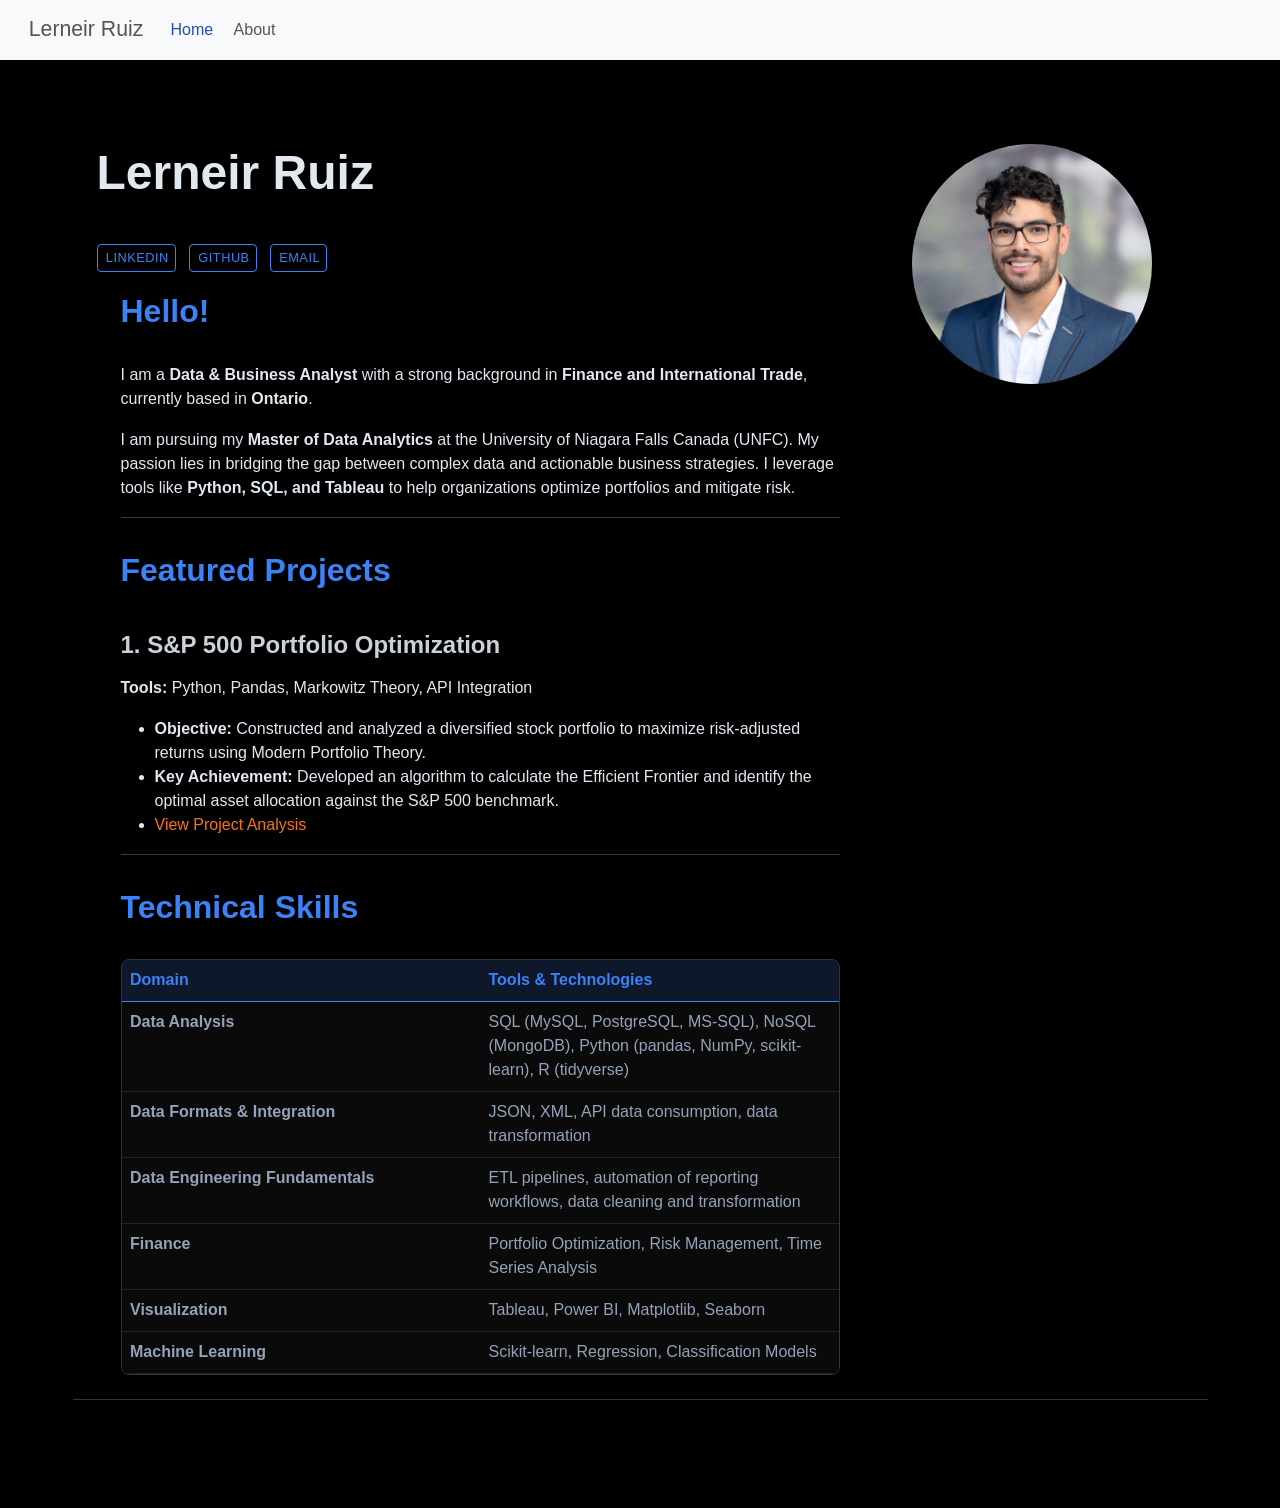
==== index.html @ 6fb8636f "Built site for gh-pages" ====
<!DOCTYPE html>
<html xmlns="http://www.w3.org/1999/xhtml" lang="en" xml:lang="en"><head>

<meta charset="utf-8">
<meta name="generator" content="quarto-1.8.26">

<meta name="viewport" content="width=device-width, initial-scale=1.0, user-scalable=yes">


<title>Lerneir Ruiz</title>
<style>
code{white-space: pre-wrap;}
span.smallcaps{font-variant: small-caps;}
div.columns{display: flex; gap: min(4vw, 1.5em);}
div.column{flex: auto; overflow-x: auto;}
div.hanging-indent{margin-left: 1.5em; text-indent: -1.5em;}
ul.task-list{list-style: none;}
ul.task-list li input[type="checkbox"] {
  width: 0.8em;
  margin: 0 0.8em 0.2em -1em; /* quarto-specific, see https://github.com/quarto-dev/quarto-cli/issues/4556 */ 
  vertical-align: middle;
}
</style>


<script src="site_libs/quarto-nav/quarto-nav.js"></script>
<script src="site_libs/quarto-nav/headroom.min.js"></script>
<script src="site_libs/clipboard/clipboard.min.js"></script>
<script src="site_libs/quarto-search/autocomplete.umd.js"></script>
<script src="site_libs/quarto-search/fuse.min.js"></script>
<script src="site_libs/quarto-search/quarto-search.js"></script>
<meta name="quarto:offset" content="./">
<script src="site_libs/quarto-html/quarto.js" type="module"></script>
<script src="site_libs/quarto-html/tabsets/tabsets.js" type="module"></script>
<script src="site_libs/quarto-html/axe/axe-check.js" type="module"></script>
<script src="site_libs/quarto-html/popper.min.js"></script>
<script src="site_libs/quarto-html/tippy.umd.min.js"></script>
<link href="site_libs/quarto-html/tippy.css" rel="stylesheet">
<link href="site_libs/quarto-html/quarto-syntax-highlighting-587c61ba64f3a5504c4d52d930310e48.css" rel="stylesheet" id="quarto-text-highlighting-styles">
<script src="site_libs/bootstrap/bootstrap.min.js"></script>
<link href="site_libs/bootstrap/bootstrap-icons.css" rel="stylesheet">
<link href="site_libs/bootstrap/bootstrap-2eced14c37e4767d47ed854b5309afce.min.css" rel="stylesheet" append-hash="true" id="quarto-bootstrap" data-mode="light">
<script id="quarto-search-options" type="application/json">{
  "location": "navbar",
  "copy-button": false,
  "collapse-after": 3,
  "panel-placement": "end",
  "type": "overlay",
  "limit": 50,
  "keyboard-shortcut": [
    "f",
    "/",
    "s"
  ],
  "show-item-context": false,
  "language": {
    "search-no-results-text": "No results",
    "search-matching-documents-text": "matching documents",
    "search-copy-link-title": "Copy link to search",
    "search-hide-matches-text": "Hide additional matches",
    "search-more-match-text": "more match in this document",
    "search-more-matches-text": "more matches in this document",
    "search-clear-button-title": "Clear",
    "search-text-placeholder": "",
    "search-detached-cancel-button-title": "Cancel",
    "search-submit-button-title": "Submit",
    "search-label": "Search"
  }
}</script>


<link rel="stylesheet" href="styles.css">
</head>

<body class="nav-fixed quarto-light">

<div id="quarto-search-results"></div>
  <header id="quarto-header" class="headroom fixed-top">
    <nav class="navbar navbar-expand-lg " data-bs-theme="dark">
      <div class="navbar-container container-fluid">
      <div class="navbar-brand-container mx-auto">
    <a class="navbar-brand" href="./index.html">
    <span class="navbar-title">Lerneir Ruiz</span>
    </a>
  </div>
            <div id="quarto-search" class="" title="Search"></div>
          <button class="navbar-toggler" type="button" data-bs-toggle="collapse" data-bs-target="#navbarCollapse" aria-controls="navbarCollapse" role="menu" aria-expanded="false" aria-label="Toggle navigation" onclick="if (window.quartoToggleHeadroom) { window.quartoToggleHeadroom(); }">
  <span class="navbar-toggler-icon"></span>
</button>
          <div class="collapse navbar-collapse" id="navbarCollapse">
            <ul class="navbar-nav navbar-nav-scroll me-auto">
  <li class="nav-item">
    <a class="nav-link active" href="./index.html" aria-current="page"> 
<span class="menu-text">Home</span></a>
  </li>  
  <li class="nav-item">
    <a class="nav-link" href="./about.html"> 
<span class="menu-text">About</span></a>
  </li>  
</ul>
          </div> <!-- /navcollapse -->
            <div class="quarto-navbar-tools">
</div>
      </div> <!-- /container-fluid -->
    </nav>
</header>
<!-- content -->
<div id="quarto-content" class="quarto-container page-columns page-rows-contents page-layout-full page-navbar">
<!-- sidebar -->
<!-- margin-sidebar -->
    
<!-- main -->
<div class="quarto-about-solana column-page">
  <div class="about-entity">
    <div class="entity-contents">
      <header id="title-block-header" class="quarto-title-block default">
<div class="quarto-title">
<h1 class="title">Lerneir Ruiz</h1>
</div>
<div class="quarto-title-meta column-page">
  </div>
</header> <div class="about-links">
  <a href="https://www.linkedin.com/in/lerneir-ruiz-cifuentes-174350122/" class="about-link" rel="" target="">
    <i class="bi bi-linkedin"></i>
     <span class="about-link-text">LinkedIn</span>
  </a>
  <a href="https://github.com/lerneir" class="about-link" rel="" target="">
    <i class="bi bi-github"></i>
     <span class="about-link-text">GitHub</span>
  </a>
  <a href="mailto:lerneir@yahoo.com" class="about-link" rel="" target="">
    <i class="bi bi-envelope"></i>
     <span class="about-link-text">Email</span>
  </a>
</div>
      <div class="about-contents"><main class="content column-page" id="quarto-document-content">
<section id="hello" class="level2">
<h2 data-anchor-id="hello">Hello!</h2>
<p>I am a <strong>Data &amp; Business Analyst</strong> with a strong background in <strong>Finance and International Trade</strong>, currently based in <strong>Ontario</strong>.</p>
<p>I am pursuing my <strong>Master of Data Analytics</strong> at the University of Niagara Falls Canada (UNFC). My passion lies in bridging the gap between complex data and actionable business strategies. I leverage tools like <strong>Python, SQL, and Tableau</strong> to help organizations optimize portfolios and mitigate risk.</p>
<hr>
</section>
<section id="featured-projects" class="level2">
<h2 data-anchor-id="featured-projects">Featured Projects</h2>
<section id="sp-500-portfolio-optimization" class="level3">
<h3 data-anchor-id="sp-500-portfolio-optimization"><strong>1. S&amp;P 500 Portfolio Optimization</strong></h3>
<p><strong>Tools:</strong> Python, Pandas, Markowitz Theory, API Integration</p>
<ul>
<li><strong>Objective:</strong> Constructed and analyzed a diversified stock portfolio to maximize risk-adjusted returns using Modern Portfolio Theory.</li>
<li><strong>Key Achievement:</strong> Developed an algorithm to calculate the Efficient Frontier and identify the optimal asset allocation against the S&amp;P 500 benchmark.</li>
<li><a href="./SP500-Portfolio.html">View Project Analysis</a></li>
</ul>
<hr>
</section>
</section>
<section id="technical-skills" class="level2">
<h2 data-anchor-id="technical-skills">Technical Skills</h2>
<table class="caption-top table">
<colgroup>
<col style="width: 50%">
<col style="width: 50%">
</colgroup>
<thead>
<tr class="header">
<th style="text-align: left;">Domain</th>
<th style="text-align: left;">Tools &amp; Technologies</th>
</tr>
</thead>
<tbody>
<tr class="odd">
<td style="text-align: left;"><strong>Data Analysis</strong></td>
<td style="text-align: left;">SQL (MySQL, PostgreSQL, MS-SQL), NoSQL (MongoDB), Python (pandas, NumPy, scikit-learn), R (tidyverse)</td>
</tr>
<tr class="even">
<td style="text-align: left;"><strong>Data Formats &amp; Integration</strong></td>
<td style="text-align: left;">JSON, XML, API data consumption, data transformation</td>
</tr>
<tr class="odd">
<td style="text-align: left;"><strong>Data Engineering Fundamentals</strong></td>
<td style="text-align: left;">ETL pipelines, automation of reporting workflows, data cleaning and transformation</td>
</tr>
<tr class="even">
<td style="text-align: left;"><strong>Finance</strong></td>
<td style="text-align: left;">Portfolio Optimization, Risk Management, Time Series Analysis</td>
</tr>
<tr class="odd">
<td style="text-align: left;"><strong>Visualization</strong></td>
<td style="text-align: left;">Tableau, Power BI, Matplotlib, Seaborn</td>
</tr>
<tr class="even">
<td style="text-align: left;"><strong>Machine Learning</strong></td>
<td style="text-align: left;">Scikit-learn, Regression, Classification Models</td>
</tr>
</tbody>
</table>


</section>
</main></div>
    </div>
    <img src="profile.jpg" class="about-image
  round " style="height: 240px; width: 240px;">
  </div>
</div>
 <!-- /main -->
<script id="quarto-html-after-body" type="application/javascript">
  window.document.addEventListener("DOMContentLoaded", function (event) {
    const isCodeAnnotation = (el) => {
      for (const clz of el.classList) {
        if (clz.startsWith('code-annotation-')) {                     
          return true;
        }
      }
      return false;
    }
    const onCopySuccess = function(e) {
      // button target
      const button = e.trigger;
      // don't keep focus
      button.blur();
      // flash "checked"
      button.classList.add('code-copy-button-checked');
      var currentTitle = button.getAttribute("title");
      button.setAttribute("title", "Copied!");
      let tooltip;
      if (window.bootstrap) {
        button.setAttribute("data-bs-toggle", "tooltip");
        button.setAttribute("data-bs-placement", "left");
        button.setAttribute("data-bs-title", "Copied!");
        tooltip = new bootstrap.Tooltip(button, 
          { trigger: "manual", 
            customClass: "code-copy-button-tooltip",
            offset: [0, -8]});
        tooltip.show();    
      }
      setTimeout(function() {
        if (tooltip) {
          tooltip.hide();
          button.removeAttribute("data-bs-title");
          button.removeAttribute("data-bs-toggle");
          button.removeAttribute("data-bs-placement");
        }
        button.setAttribute("title", currentTitle);
        button.classList.remove('code-copy-button-checked');
      }, 1000);
      // clear code selection
      e.clearSelection();
    }
    const getTextToCopy = function(trigger) {
      const outerScaffold = trigger.parentElement.cloneNode(true);
      const codeEl = outerScaffold.querySelector('code');
      for (const childEl of codeEl.children) {
        if (isCodeAnnotation(childEl)) {
          childEl.remove();
        }
      }
      return codeEl.innerText;
    }
    const clipboard = new window.ClipboardJS('.code-copy-button:not([data-in-quarto-modal])', {
      text: getTextToCopy
    });
    clipboard.on('success', onCopySuccess);
    if (window.document.getElementById('quarto-embedded-source-code-modal')) {
      const clipboardModal = new window.ClipboardJS('.code-copy-button[data-in-quarto-modal]', {
        text: getTextToCopy,
        container: window.document.getElementById('quarto-embedded-source-code-modal')
      });
      clipboardModal.on('success', onCopySuccess);
    }
      var localhostRegex = new RegExp(/^(?:http|https):\/\/localhost\:?[0-9]*\//);
      var mailtoRegex = new RegExp(/^mailto:/);
        var filterRegex = new RegExp('/' + window.location.host + '/');
      var isInternal = (href) => {
          return filterRegex.test(href) || localhostRegex.test(href) || mailtoRegex.test(href);
      }
      // Inspect non-navigation links and adorn them if external
     var links = window.document.querySelectorAll('a[href]:not(.nav-link):not(.navbar-brand):not(.toc-action):not(.sidebar-link):not(.sidebar-item-toggle):not(.pagination-link):not(.no-external):not([aria-hidden]):not(.dropdown-item):not(.quarto-navigation-tool):not(.about-link)');
      for (var i=0; i<links.length; i++) {
        const link = links[i];
        if (!isInternal(link.href)) {
          // undo the damage that might have been done by quarto-nav.js in the case of
          // links that we want to consider external
          if (link.dataset.originalHref !== undefined) {
            link.href = link.dataset.originalHref;
          }
        }
      }
    function tippyHover(el, contentFn, onTriggerFn, onUntriggerFn) {
      const config = {
        allowHTML: true,
        maxWidth: 500,
        delay: 100,
        arrow: false,
        appendTo: function(el) {
            return el.parentElement;
        },
        interactive: true,
        interactiveBorder: 10,
        theme: 'quarto',
        placement: 'bottom-start',
      };
      if (contentFn) {
        config.content = contentFn;
      }
      if (onTriggerFn) {
        config.onTrigger = onTriggerFn;
      }
      if (onUntriggerFn) {
        config.onUntrigger = onUntriggerFn;
      }
      window.tippy(el, config); 
    }
    const noterefs = window.document.querySelectorAll('a[role="doc-noteref"]');
    for (var i=0; i<noterefs.length; i++) {
      const ref = noterefs[i];
      tippyHover(ref, function() {
        // use id or data attribute instead here
        let href = ref.getAttribute('data-footnote-href') || ref.getAttribute('href');
        try { href = new URL(href).hash; } catch {}
        const id = href.replace(/^#\/?/, "");
        const note = window.document.getElementById(id);
        if (note) {
          return note.innerHTML;
        } else {
          return "";
        }
      });
    }
    const xrefs = window.document.querySelectorAll('a.quarto-xref');
    const processXRef = (id, note) => {
      // Strip column container classes
      const stripColumnClz = (el) => {
        el.classList.remove("page-full", "page-columns");
        if (el.children) {
          for (const child of el.children) {
            stripColumnClz(child);
          }
        }
      }
      stripColumnClz(note)
      if (id === null || id.startsWith('sec-')) {
        // Special case sections, only their first couple elements
        const container = document.createElement("div");
        if (note.children && note.children.length > 2) {
          container.appendChild(note.children[0].cloneNode(true));
          for (let i = 1; i < note.children.length; i++) {
            const child = note.children[i];
            if (child.tagName === "P" && child.innerText === "") {
              continue;
            } else {
              container.appendChild(child.cloneNode(true));
              break;
            }
          }
          if (window.Quarto?.typesetMath) {
            window.Quarto.typesetMath(container);
          }
          return container.innerHTML
        } else {
          if (window.Quarto?.typesetMath) {
            window.Quarto.typesetMath(note);
          }
          return note.innerHTML;
        }
      } else {
        // Remove any anchor links if they are present
        const anchorLink = note.querySelector('a.anchorjs-link');
        if (anchorLink) {
          anchorLink.remove();
        }
        if (window.Quarto?.typesetMath) {
          window.Quarto.typesetMath(note);
        }
        if (note.classList.contains("callout")) {
          return note.outerHTML;
        } else {
          return note.innerHTML;
        }
      }
    }
    for (var i=0; i<xrefs.length; i++) {
      const xref = xrefs[i];
      tippyHover(xref, undefined, function(instance) {
        instance.disable();
        let url = xref.getAttribute('href');
        let hash = undefined; 
        if (url.startsWith('#')) {
          hash = url;
        } else {
          try { hash = new URL(url).hash; } catch {}
        }
        if (hash) {
          const id = hash.replace(/^#\/?/, "");
          const note = window.document.getElementById(id);
          if (note !== null) {
            try {
              const html = processXRef(id, note.cloneNode(true));
              instance.setContent(html);
            } finally {
              instance.enable();
              instance.show();
            }
          } else {
            // See if we can fetch this
            fetch(url.split('#')[0])
            .then(res => res.text())
            .then(html => {
              const parser = new DOMParser();
              const htmlDoc = parser.parseFromString(html, "text/html");
              const note = htmlDoc.getElementById(id);
              if (note !== null) {
                const html = processXRef(id, note);
                instance.setContent(html);
              } 
            }).finally(() => {
              instance.enable();
              instance.show();
            });
          }
        } else {
          // See if we can fetch a full url (with no hash to target)
          // This is a special case and we should probably do some content thinning / targeting
          fetch(url)
          .then(res => res.text())
          .then(html => {
            const parser = new DOMParser();
            const htmlDoc = parser.parseFromString(html, "text/html");
            const note = htmlDoc.querySelector('main.content');
            if (note !== null) {
              // This should only happen for chapter cross references
              // (since there is no id in the URL)
              // remove the first header
              if (note.children.length > 0 && note.children[0].tagName === "HEADER") {
                note.children[0].remove();
              }
              const html = processXRef(null, note);
              instance.setContent(html);
            } 
          }).finally(() => {
            instance.enable();
            instance.show();
          });
        }
      }, function(instance) {
      });
    }
        let selectedAnnoteEl;
        const selectorForAnnotation = ( cell, annotation) => {
          let cellAttr = 'data-code-cell="' + cell + '"';
          let lineAttr = 'data-code-annotation="' +  annotation + '"';
          const selector = 'span[' + cellAttr + '][' + lineAttr + ']';
          return selector;
        }
        const selectCodeLines = (annoteEl) => {
          const doc = window.document;
          const targetCell = annoteEl.getAttribute("data-target-cell");
          const targetAnnotation = annoteEl.getAttribute("data-target-annotation");
          const annoteSpan = window.document.querySelector(selectorForAnnotation(targetCell, targetAnnotation));
          const lines = annoteSpan.getAttribute("data-code-lines").split(",");
          const lineIds = lines.map((line) => {
            return targetCell + "-" + line;
          })
          let top = null;
          let height = null;
          let parent = null;
          if (lineIds.length > 0) {
              //compute the position of the single el (top and bottom and make a div)
              const el = window.document.getElementById(lineIds[0]);
              top = el.offsetTop;
              height = el.offsetHeight;
              parent = el.parentElement.parentElement;
            if (lineIds.length > 1) {
              const lastEl = window.document.getElementById(lineIds[lineIds.length - 1]);
              const bottom = lastEl.offsetTop + lastEl.offsetHeight;
              height = bottom - top;
            }
            if (top !== null && height !== null && parent !== null) {
              // cook up a div (if necessary) and position it 
              let div = window.document.getElementById("code-annotation-line-highlight");
              if (div === null) {
                div = window.document.createElement("div");
                div.setAttribute("id", "code-annotation-line-highlight");
                div.style.position = 'absolute';
                parent.appendChild(div);
              }
              div.style.top = top - 2 + "px";
              div.style.height = height + 4 + "px";
              div.style.left = 0;
              let gutterDiv = window.document.getElementById("code-annotation-line-highlight-gutter");
              if (gutterDiv === null) {
                gutterDiv = window.document.createElement("div");
                gutterDiv.setAttribute("id", "code-annotation-line-highlight-gutter");
                gutterDiv.style.position = 'absolute';
                const codeCell = window.document.getElementById(targetCell);
                const gutter = codeCell.querySelector('.code-annotation-gutter');
                gutter.appendChild(gutterDiv);
              }
              gutterDiv.style.top = top - 2 + "px";
              gutterDiv.style.height = height + 4 + "px";
            }
            selectedAnnoteEl = annoteEl;
          }
        };
        const unselectCodeLines = () => {
          const elementsIds = ["code-annotation-line-highlight", "code-annotation-line-highlight-gutter"];
          elementsIds.forEach((elId) => {
            const div = window.document.getElementById(elId);
            if (div) {
              div.remove();
            }
          });
          selectedAnnoteEl = undefined;
        };
          // Handle positioning of the toggle
      window.addEventListener(
        "resize",
        throttle(() => {
          elRect = undefined;
          if (selectedAnnoteEl) {
            selectCodeLines(selectedAnnoteEl);
          }
        }, 10)
      );
      function throttle(fn, ms) {
      let throttle = false;
      let timer;
        return (...args) => {
          if(!throttle) { // first call gets through
              fn.apply(this, args);
              throttle = true;
          } else { // all the others get throttled
              if(timer) clearTimeout(timer); // cancel #2
              timer = setTimeout(() => {
                fn.apply(this, args);
                timer = throttle = false;
              }, ms);
          }
        };
      }
        // Attach click handler to the DT
        const annoteDls = window.document.querySelectorAll('dt[data-target-cell]');
        for (const annoteDlNode of annoteDls) {
          annoteDlNode.addEventListener('click', (event) => {
            const clickedEl = event.target;
            if (clickedEl !== selectedAnnoteEl) {
              unselectCodeLines();
              const activeEl = window.document.querySelector('dt[data-target-cell].code-annotation-active');
              if (activeEl) {
                activeEl.classList.remove('code-annotation-active');
              }
              selectCodeLines(clickedEl);
              clickedEl.classList.add('code-annotation-active');
            } else {
              // Unselect the line
              unselectCodeLines();
              clickedEl.classList.remove('code-annotation-active');
            }
          });
        }
    const findCites = (el) => {
      const parentEl = el.parentElement;
      if (parentEl) {
        const cites = parentEl.dataset.cites;
        if (cites) {
          return {
            el,
            cites: cites.split(' ')
          };
        } else {
          return findCites(el.parentElement)
        }
      } else {
        return undefined;
      }
    };
    var bibliorefs = window.document.querySelectorAll('a[role="doc-biblioref"]');
    for (var i=0; i<bibliorefs.length; i++) {
      const ref = bibliorefs[i];
      const citeInfo = findCites(ref);
      if (citeInfo) {
        tippyHover(citeInfo.el, function() {
          var popup = window.document.createElement('div');
          citeInfo.cites.forEach(function(cite) {
            var citeDiv = window.document.createElement('div');
            citeDiv.classList.add('hanging-indent');
            citeDiv.classList.add('csl-entry');
            var biblioDiv = window.document.getElementById('ref-' + cite);
            if (biblioDiv) {
              citeDiv.innerHTML = biblioDiv.innerHTML;
            }
            popup.appendChild(citeDiv);
          });
          return popup.innerHTML;
        });
      }
    }
  });
  </script>
</div> <!-- /content -->




</body></html>
---- styles.css ----
/* ==========================================================================
   1. VARIABLES Y CONFIGURACIÓN BASE (Regla 8px intacta)
   ========================================================================== */
:root {
    --bg-dark: #000000;        
    --bg-card: #0a0a0a;        
    --text-main: #e2e8f0;      
    --text-muted: #94a3b8;     
    --primary-blue: #3b82f6;   
    --accent-orange: #f97316;  
    
    /* Variables de Espaciado (Regla 8px) */
    --space-xs: 4px;   /* 0.5x */
    --space-sm: 8px;   /* 1x */
    --space-md: 16px;  /* 2x */
    --space-lg: 24px;  /* 3x */
    --space-xl: 32px;  /* 4x */
    --space-xxl: 48px; /* 6x */
}

/* --- ESTILOS GENERALES --- */
body {
    background-color: var(--bg-dark);
    color: var(--text-main);
    font-family: 'Segoe UI', Roboto, Helvetica, Arial, sans-serif;
    font-size: 16px; 
    line-height: 1.5; 
    margin: 0;
    padding: 0;
}

/* Contenedor principal para layouts 'full' */
.column-page, .column-body, .main-container {
    max-width: 1200px; /* Ampliado ligeramente para el diseño horizontal */
    margin: 0 auto;
    padding: 0 var(--space-lg); /* 24px a los lados */
}

/* ==========================================================================
   2. TIPOGRAFÍA
   ========================================================================== */
h1, h2, h3, h4 {
    font-weight: 700;
    margin-top: var(--space-xl); /* 32px */
    margin-bottom: var(--space-md); /* 16px */
    line-height: 1.25; 
}

h1 {
    font-size: 48px; /* 6x8 */
    color: var(--text-main);
    border-bottom: none; /* Quitamos borde del h1 en Solana para limpieza */
    margin-bottom: var(--space-sm);
}

h2 {
    font-size: 32px; /* 4x8 */
    color: var(--primary-blue);
    margin-bottom: var(--space-lg); /* 24px */
    border-bottom: 1px solid #333; /* Separador sutil */
    padding-bottom: var(--space-sm);
}

h3 {
    font-size: 24px; /* 3x8 */
    color: var(--text-main);
}

/* Enlaces Generales */
a {
    color: var(--accent-orange);
    text-decoration: none;
    font-weight: 500;
    transition: all 0.3s ease;
}

a:hover {
    color: #ff9f43;
    text-shadow: 0 0 8px rgba(249, 115, 22, 0.6);
}

/* ==========================================================================
   3. PLANTILLA SOLANA (Hero Horizontal) - ¡NUEVO!
   ========================================================================== */

/* Contenedor principal del Hero */
.quarto-about-solana {
    display: flex;
    flex-direction: row-reverse; /* Foto derecha, Texto izquierda */
    align-items: center;
    justify-content: space-between;
    
    margin-top: var(--space-xl);
    margin-bottom: var(--space-xxl); /* 48px de separación con los proyectos */
    padding-bottom: var(--space-xl);
    border-bottom: 1px solid #333; /* Línea divisoria elegante */
}

/* Columna de Texto (Izquierda) */
.about-entity {
    flex: 1; /* Toma el espacio disponible */
    border-right: none; /* Eliminamos el borde de trestles */
    padding-right: var(--space-xl); /* Espacio contra la foto */
    text-align: left;
}

/* Columna de Imagen (Derecha) */
.about-image {
    flex: 0 0 auto; /* No se estira */
    margin-left: var(--space-lg);
}

/* Ajuste específico para la foto */
.about-image img {
    border: 2px solid var(--primary-blue); /* Borde sutil azul */
    padding: var(--space-xs); /* Espacio entre foto y borde */
    background-color: var(--bg-card);
}

/* Contenido de la bio (debajo del nombre) */
.about-contents {
    padding-left: 0; /* Reseteamos padding */
}

/* --- BOTONES SOCIALES (Estilo Píldora Limpia) --- */
.about-links {
    display: flex;
    gap: var(--space-md); /* 16px entre botones */
    margin-top: var(--space-lg);
}

.about-link {
    color: var(--primary-blue) !important;
    border: 1px solid var(--primary-blue);
    background: transparent;
    border-radius: 50px; /* Redondeado completo (Píldora) */
    
    padding: var(--space-sm) var(--space-lg); /* 8px vertical, 24px horizontal */
    
    font-size: 14px; 
    display: inline-flex;
    align-items: center;
    transition: all 0.3s ease;
    text-transform: uppercase;
    letter-spacing: 0.5px;
}

.about-link:hover {
    background-color: var(--primary-blue);
    color: #000 !important; /* Texto negro sobre azul */
    box-shadow: 0 0 16px rgba(59, 130, 246, 0.5); /* Glow azul */
    transform: translateY(-2px); /* Pequeña elevación */
}

/* ==========================================================================
   4. TARJETAS Y PROYECTOS (Full Width)
   ========================================================================== */
.category-block, .card, .quarto-grid-item {
    background-color: var(--bg-card);
    border: 1px solid #1f2937;
    border-left: 4px solid var(--primary-blue);
    border-radius: 8px;
    
    padding: var(--space-lg); /* 24px */
    margin-bottom: var(--space-xl); /* 32px */
}

/* ==========================================================================
   5. TABLAS Y CÓDIGO (CORREGIDO PARA LEGIBILIDAD)
   ========================================================================== */

/* Forzamos que la tabla y sus celdas tengan fondo oscuro */
table, .table {
    width: 100%;
    border-collapse: separate;
    border-spacing: 0;
    margin: var(--space-lg) 0;
    border: 1px solid #333;
    border-radius: 8px;
    overflow: hidden;
    
    /* ¡AQUÍ ESTÁ LA SOLUCIÓN! */
    background-color: var(--bg-card) !important; /* Fuerza fondo oscuro */
    color: var(--text-muted) !important;         /* Fuerza texto legible */
}

/* Encabezados (Header) */
th {
    background-color: #0f172a !important; /* Azul muy oscuro */
    color: var(--primary-blue) !important;
    padding: var(--space-md);
    text-align: left;
    border-bottom: 2px solid var(--primary-blue);
    font-weight: 700;
}

/* Celdas del cuerpo (Body) */
td {
    background-color: var(--bg-card) !important; /* Fondo oscuro */
    color: var(--text-muted) !important;         /* Gris claro legible */
    padding: var(--space-md);
    border-bottom: 1px solid #222;
}

/* Si Quarto agrega filas alternas (striped), las oscurecemos */
.table-striped > tbody > tr:nth-of-type(odd) > * {
    background-color: rgba(255, 255, 255, 0.03) !important; /* Apenas visible */
    color: var(--text-main) !important;
}

/* Efecto al pasar el mouse (Hover) para que se vea moderno */
tr:hover td {
    background-color: rgba(59, 130, 246, 0.1) !important; /* Azul muy sutil */
    color: #ffffff !important;
    transition: background-color 0.3s ease;
}

/* Bloques de código */
code {
    background-color: #111;
    color: var(--accent-orange);
    font-family: 'Consolas', monospace;
    padding: var(--space-xs) var(--space-sm);
    border-radius: 4px;
}

pre {
    background-color: #0a0a0a;
    padding: var(--space-md);
    border: 1px solid #333;
    border-radius: 8px;
    margin-bottom: var(--space-lg);
    overflow-x: auto;
}

/* ==========================================================================
   6. RESPONSIVE / MÓVIL (Media Queries)
   ========================================================================== */

@media (max-width: 768px) {
    /* 1. EL ENCABEZADO (Foto, Nombre, Redes) -> SE QUEDA CENTRADO */
    .quarto-about-solana {
        flex-direction: column; /* Apilar verticalmente */
        align-items: center;    /* Centrar elementos */
    }
    
    .about-entity {
        text-align: center;     /* Centrar nombre y redes */
        padding-right: 0;
        margin-bottom: var(--space-lg);
        order: 1;               /* Poner primero la foto/nombre */
        width: 100%;
    }

    .about-image {
        margin-left: 0;
        margin-bottom: var(--space-md);
        order: 0;               /* La foto arriba del todo */
    }

    /* Centrar los botones de redes sociales */
    .about-links {
        justify-content: center;
        flex-wrap: wrap;
        margin-bottom: var(--space-xl);
    }

    /* 2. EL CONTENIDO (Biografía, Proyectos, Listas) -> ALINEADO A LA IZQUIERDA */
    .about-contents, 
    .about-contents p, 
    .about-contents h1, 
    .about-contents h2, 
    .about-contents h3 {
        text-align: left !important; /* Forzar alineación izquierda */
    }

    /* Arreglar las listas (Bullet points) para que no se vean "raras" */
    ul {
        text-align: left !important;
        padding-left: 20px; /* Dar espacio a la sangría */
    }

    li {
        margin-bottom: 8px; /* Separar un poco los ítems */
    }

    /* 3. AJUSTES GENERALES */
    h1 { font-size: 32px; text-align: center; } /* El nombre principal sí centrado */
    h2 { font-size: 24px; text-align: left !important; }   /* Títulos de sección a la izquierda */
    
    body, .column-page, .main-container {
        padding-left: 16px;
        padding-right: 16px;
    }
}
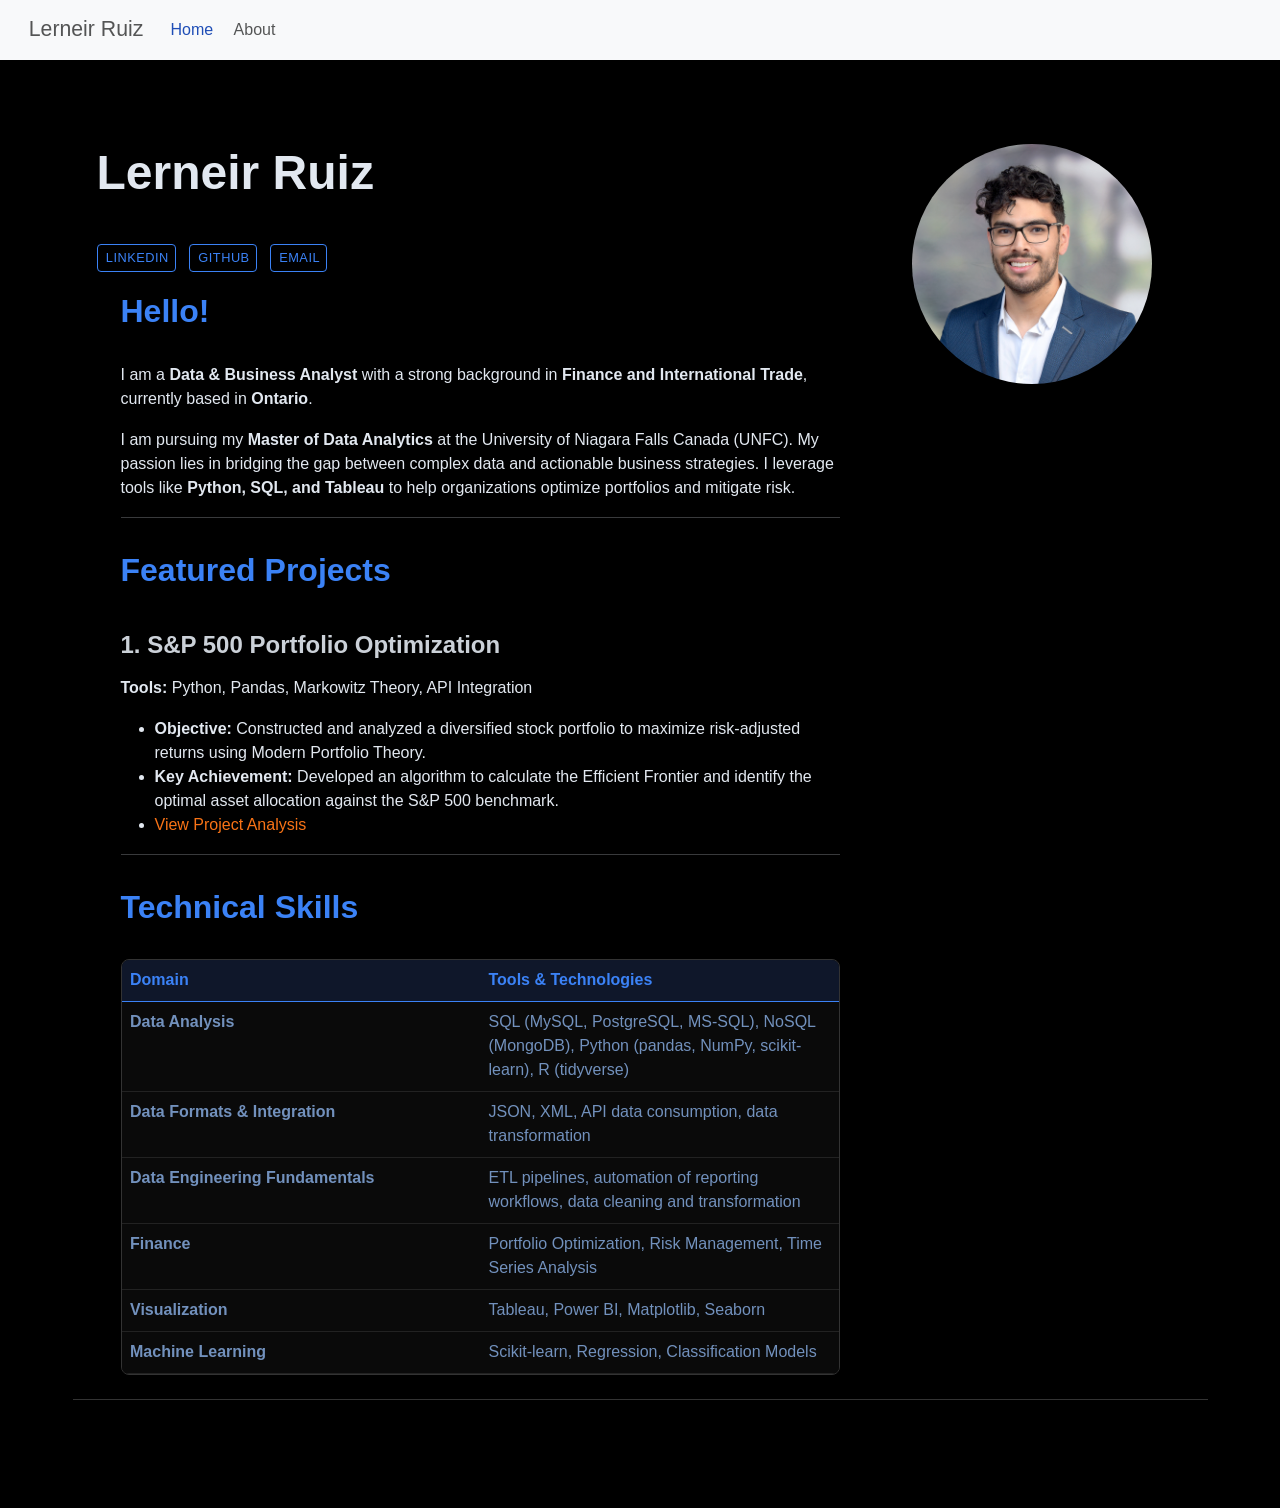
==== commit 9a9c2e0d: "Built site for gh-pages" ====
--- a/index.html
+++ b/index.html
@@ -269,7 +269,7 @@
     }
       var localhostRegex = new RegExp(/^(?:http|https):\/\/localhost\:?[0-9]*\//);
       var mailtoRegex = new RegExp(/^mailto:/);
-        var filterRegex = new RegExp('/' + window.location.host + '/');
+        var filterRegex = new RegExp("https:\/\/Lerneir\.github\.io\/Lerneir\/");
       var isInternal = (href) => {
           return filterRegex.test(href) || localhostRegex.test(href) || mailtoRegex.test(href);
       }
--- a/styles.css
+++ b/styles.css
@@ -5,9 +5,10 @@
     --bg-dark: #000000;        
     --bg-card: #0a0a0a;        
     --text-main: #e2e8f0;      
-    --text-muted: #94a3b8;     
+    --text-muted: #7291bd;     
     --primary-blue: #3b82f6;   
-    --accent-orange: #f97316;  
+    --accent-orange: #f97316; 
+    --code-text: #003B4F;
     
     /* Variables de Espaciado (Regla 8px) */
     --space-xs: 4px;   /* 0.5x */
@@ -217,15 +218,17 @@
 
 /* Bloques de código */
 code {
-    background-color: #111;
-    color: var(--accent-orange);
+    background-color: #bdbdbd !important;
+    color: var(--code-text) !important;
     font-family: 'Consolas', monospace;
     padding: var(--space-xs) var(--space-sm);
     border-radius: 4px;
+    
 }
 
 pre {
-    background-color: #0a0a0a;
+    background-color: #989a9c !important;
+    color: #e2e8f0 !important;
     padding: var(--space-md);
     border: 1px solid #333;
     border-radius: 8px;
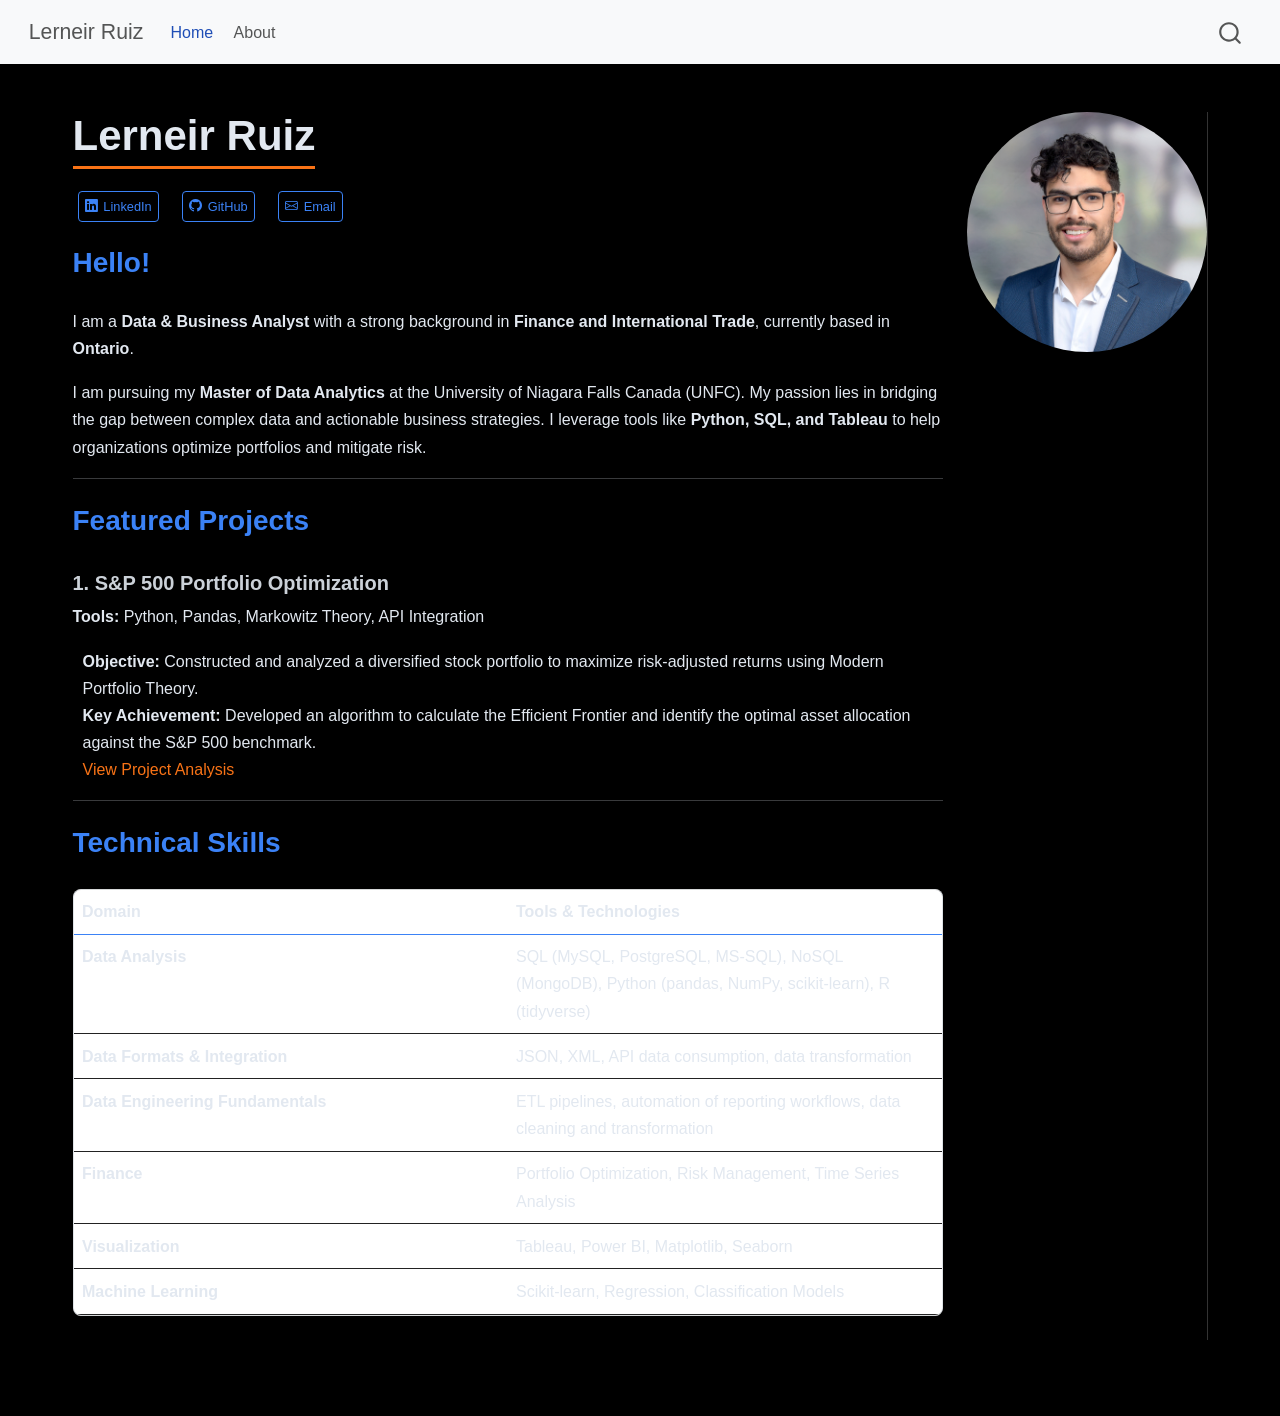
==== commit 031e63eb: "Built site for gh-pages" ====
--- a/index.html
+++ b/index.html
@@ -16,30 +16,3780 @@
 div.hanging-indent{margin-left: 1.5em; text-indent: -1.5em;}
 ul.task-list{list-style: none;}
 ul.task-list li input[type="checkbox"] {
-  width: 0.8em;
-  margin: 0 0.8em 0.2em -1em; /* quarto-specific, see https://github.com/quarto-dev/quarto-cli/issues/4556 */ 
-  vertical-align: middle;
+width: 0.8em;
+margin: 0 0.8em 0.2em -1em;  vertical-align: middle;
 }
 </style>
 
 
-<script src="site_libs/quarto-nav/quarto-nav.js"></script>
-<script src="site_libs/quarto-nav/headroom.min.js"></script>
-<script src="site_libs/clipboard/clipboard.min.js"></script>
-<script src="site_libs/quarto-search/autocomplete.umd.js"></script>
-<script src="site_libs/quarto-search/fuse.min.js"></script>
-<script src="site_libs/quarto-search/quarto-search.js"></script>
+<script>const headroomChanged = new CustomEvent("quarto-hrChanged", {
+  detail: {},
+  bubbles: true,
+  cancelable: false,
+  composed: false,
+});
+
+const announceDismiss = () => {
+  const annEl = window.document.getElementById("quarto-announcement");
+  if (annEl) {
+    annEl.remove();
+
+    const annId = annEl.getAttribute("data-announcement-id");
+    window.localStorage.setItem(`quarto-announce-${annId}`, "true");
+  }
+};
+
+const announceRegister = () => {
+  const annEl = window.document.getElementById("quarto-announcement");
+  if (annEl) {
+    const annId = annEl.getAttribute("data-announcement-id");
+    const isDismissed =
+      window.localStorage.getItem(`quarto-announce-${annId}`) || false;
+    if (isDismissed) {
+      announceDismiss();
+      return;
+    } else {
+      annEl.classList.remove("hidden");
+    }
+
+    const actionEl = annEl.querySelector(".quarto-announcement-action");
+    if (actionEl) {
+      actionEl.addEventListener("click", function (e) {
+        e.preventDefault();
+        // Hide the bar immediately
+        announceDismiss();
+      });
+    }
+  }
+};
+
+window.document.addEventListener("DOMContentLoaded", function () {
+  let init = false;
+
+  announceRegister();
+
+  // Manage the back to top button, if one is present.
+  let lastScrollTop = window.pageYOffset || document.documentElement.scrollTop;
+  const scrollDownBuffer = 5;
+  const scrollUpBuffer = 35;
+  const btn = document.getElementById("quarto-back-to-top");
+  const hideBackToTop = () => {
+    btn.style.display = "none";
+  };
+  const showBackToTop = () => {
+    btn.style.display = "inline-block";
+  };
+  if (btn) {
+    window.document.addEventListener(
+      "scroll",
+      function () {
+        const currentScrollTop =
+          window.pageYOffset || document.documentElement.scrollTop;
+
+        // Shows and hides the button 'intelligently' as the user scrolls
+        if (currentScrollTop - scrollDownBuffer > lastScrollTop) {
+          hideBackToTop();
+          lastScrollTop = currentScrollTop <= 0 ? 0 : currentScrollTop;
+        } else if (currentScrollTop < lastScrollTop - scrollUpBuffer) {
+          showBackToTop();
+          lastScrollTop = currentScrollTop <= 0 ? 0 : currentScrollTop;
+        }
+
+        // Show the button at the bottom, hides it at the top
+        if (currentScrollTop <= 0) {
+          hideBackToTop();
+        } else if (
+          window.innerHeight + currentScrollTop >=
+          document.body.offsetHeight
+        ) {
+          showBackToTop();
+        }
+      },
+      false
+    );
+  }
+
+  function throttle(func, wait) {
+    var timeout;
+    return function () {
+      const context = this;
+      const args = arguments;
+      const later = function () {
+        clearTimeout(timeout);
+        timeout = null;
+        func.apply(context, args);
+      };
+
+      if (!timeout) {
+        timeout = setTimeout(later, wait);
+      }
+    };
+  }
+
+  function headerOffset() {
+    // Set an offset if there is are fixed top navbar
+    const headerEl = window.document.querySelector("header.fixed-top");
+    if (headerEl) {
+      return headerEl.clientHeight;
+    } else {
+      return 0;
+    }
+  }
+
+  function footerOffset() {
+    const footerEl = window.document.querySelector("footer.footer");
+    if (footerEl) {
+      return footerEl.clientHeight;
+    } else {
+      return 0;
+    }
+  }
+
+  function dashboardOffset() {
+    const dashboardNavEl = window.document.getElementById(
+      "quarto-dashboard-header"
+    );
+    if (dashboardNavEl !== null) {
+      return dashboardNavEl.clientHeight;
+    } else {
+      return 0;
+    }
+  }
+
+  function updateDocumentOffsetWithoutAnimation() {
+    updateDocumentOffset(false);
+  }
+
+  function updateDocumentOffset(animated) {
+    // set body offset
+    const topOffset = headerOffset();
+    const bodyOffset = topOffset + footerOffset() + dashboardOffset();
+    const bodyEl = window.document.body;
+    bodyEl.setAttribute("data-bs-offset", topOffset);
+    bodyEl.style.paddingTop = topOffset + "px";
+
+    // deal with sidebar offsets
+    const sidebars = window.document.querySelectorAll(
+      ".sidebar, .headroom-target"
+    );
+    sidebars.forEach((sidebar) => {
+      if (!animated) {
+        sidebar.classList.add("notransition");
+        // Remove the no transition class after the animation has time to complete
+        setTimeout(function () {
+          sidebar.classList.remove("notransition");
+        }, 201);
+      }
+
+      if (window.Headroom && sidebar.classList.contains("sidebar-unpinned")) {
+        sidebar.style.top = "0";
+        sidebar.style.maxHeight = "100vh";
+      } else {
+        sidebar.style.top = topOffset + "px";
+        sidebar.style.maxHeight = "calc(100vh - " + topOffset + "px)";
+      }
+    });
+
+    // allow space for footer
+    const mainContainer = window.document.querySelector(".quarto-container");
+    if (mainContainer) {
+      mainContainer.style.minHeight = "calc(100vh - " + bodyOffset + "px)";
+    }
+
+    // link offset
+    let linkStyle = window.document.querySelector("#quarto-target-style");
+    if (!linkStyle) {
+      linkStyle = window.document.createElement("style");
+      linkStyle.setAttribute("id", "quarto-target-style");
+      window.document.head.appendChild(linkStyle);
+    }
+    while (linkStyle.firstChild) {
+      linkStyle.removeChild(linkStyle.firstChild);
+    }
+    if (topOffset > 0) {
+      linkStyle.appendChild(
+        window.document.createTextNode(`
+      section:target::before {
+        content: "";
+        display: block;
+        height: ${topOffset}px;
+        margin: -${topOffset}px 0 0;
+      }`)
+      );
+    }
+    if (init) {
+      window.dispatchEvent(headroomChanged);
+    }
+    init = true;
+  }
+
+  // initialize headroom
+  var header = window.document.querySelector("#quarto-header");
+  if (header && window.Headroom) {
+    const headroom = new window.Headroom(header, {
+      tolerance: 5,
+      onPin: function () {
+        const sidebars = window.document.querySelectorAll(
+          ".sidebar, .headroom-target"
+        );
+        sidebars.forEach((sidebar) => {
+          sidebar.classList.remove("sidebar-unpinned");
+        });
+        updateDocumentOffset();
+      },
+      onUnpin: function () {
+        const sidebars = window.document.querySelectorAll(
+          ".sidebar, .headroom-target"
+        );
+        sidebars.forEach((sidebar) => {
+          sidebar.classList.add("sidebar-unpinned");
+        });
+        updateDocumentOffset();
+      },
+    });
+    headroom.init();
+
+    let frozen = false;
+    window.quartoToggleHeadroom = function () {
+      if (frozen) {
+        headroom.unfreeze();
+        frozen = false;
+      } else {
+        headroom.freeze();
+        frozen = true;
+      }
+    };
+  }
+
+  window.addEventListener(
+    "hashchange",
+    function (e) {
+      if (
+        getComputedStyle(document.documentElement).scrollBehavior !== "smooth"
+      ) {
+        window.scrollTo(0, window.pageYOffset - headerOffset());
+      }
+    },
+    false
+  );
+
+  // Observe size changed for the header
+  const headerEl = window.document.querySelector("header.fixed-top");
+  if (headerEl && window.ResizeObserver) {
+    const observer = new window.ResizeObserver(() => {
+      setTimeout(updateDocumentOffsetWithoutAnimation, 0);
+    });
+    observer.observe(headerEl, {
+      attributes: true,
+      childList: true,
+      characterData: true,
+    });
+  } else {
+    window.addEventListener(
+      "resize",
+      throttle(updateDocumentOffsetWithoutAnimation, 50)
+    );
+  }
+  setTimeout(updateDocumentOffsetWithoutAnimation, 250);
+
+  // fixup index.html links if we aren't on the filesystem
+  if (window.location.protocol !== "file:") {
+    const links = window.document.querySelectorAll("a");
+    for (let i = 0; i < links.length; i++) {
+      if (links[i].href) {
+        links[i].dataset.originalHref = links[i].href;
+        links[i].href = links[i].href.replace(/\/index\.html/, "/");
+      }
+    }
+
+    // Fixup any sharing links that require urls
+    // Append url to any sharing urls
+    const sharingLinks = window.document.querySelectorAll(
+      "a.sidebar-tools-main-item, a.quarto-navigation-tool, a.quarto-navbar-tools, a.quarto-navbar-tools-item"
+    );
+    for (let i = 0; i < sharingLinks.length; i++) {
+      const sharingLink = sharingLinks[i];
+      const href = sharingLink.getAttribute("href");
+      if (href) {
+        sharingLink.setAttribute(
+          "href",
+          href.replace("|url|", window.location.href)
+        );
+      }
+    }
+
+    // Scroll the active navigation item into view, if necessary
+    const navSidebar = window.document.querySelector("nav#quarto-sidebar");
+    if (navSidebar) {
+      // Find the active item
+      const activeItem = navSidebar.querySelector("li.sidebar-item a.active");
+      if (activeItem) {
+        // Wait for the scroll height and height to resolve by observing size changes on the
+        // nav element that is scrollable
+        const resizeObserver = new ResizeObserver((_entries) => {
+          // The bottom of the element
+          const elBottom = activeItem.offsetTop;
+          const viewBottom = navSidebar.scrollTop + navSidebar.clientHeight;
+
+          // The element height and scroll height are the same, then we are still loading
+          if (viewBottom !== navSidebar.scrollHeight) {
+            // Determine if the item isn't visible and scroll to it
+            if (elBottom >= viewBottom) {
+              navSidebar.scrollTop = elBottom;
+            }
+
+            // stop observing now since we've completed the scroll
+            resizeObserver.unobserve(navSidebar);
+          }
+        });
+        resizeObserver.observe(navSidebar);
+      }
+    }
+  }
+});
+</script>
+<script>/*!
+ * headroom.js v0.12.0 - Give your page some headroom. Hide your header until you need it
+ * Copyright (c) 2020 Nick Williams - http://wicky.nillia.ms/headroom.js
+ * License: MIT
+ */
+
+!function(t,n){"object"==typeof exports&&"undefined"!=typeof module?module.exports=n():"function"==typeof define&&define.amd?define(n):(t=t||self).Headroom=n()}(this,function(){"use strict";function t(){return"undefined"!=typeof window}function d(t){return function(t){return t&&t.document&&function(t){return 9===t.nodeType}(t.document)}(t)?function(t){var n=t.document,o=n.body,s=n.documentElement;return{scrollHeight:function(){return Math.max(o.scrollHeight,s.scrollHeight,o.offsetHeight,s.offsetHeight,o.clientHeight,s.clientHeight)},height:function(){return t.innerHeight||s.clientHeight||o.clientHeight},scrollY:function(){return void 0!==t.pageYOffset?t.pageYOffset:(s||o.parentNode||o).scrollTop}}}(t):function(t){return{scrollHeight:function(){return Math.max(t.scrollHeight,t.offsetHeight,t.clientHeight)},height:function(){return Math.max(t.offsetHeight,t.clientHeight)},scrollY:function(){return t.scrollTop}}}(t)}function n(t,s,e){var n,o=function(){var n=!1;try{var t={get passive(){n=!0}};window.addEventListener("test",t,t),window.removeEventListener("test",t,t)}catch(t){n=!1}return n}(),i=!1,r=d(t),l=r.scrollY(),a={};function c(){var t=Math.round(r.scrollY()),n=r.height(),o=r.scrollHeight();a.scrollY=t,a.lastScrollY=l,a.direction=l<t?"down":"up",a.distance=Math.abs(t-l),a.isOutOfBounds=t<0||o<t+n,a.top=t<=s.offset[a.direction],a.bottom=o<=t+n,a.toleranceExceeded=a.distance>s.tolerance[a.direction],e(a),l=t,i=!1}function h(){i||(i=!0,n=requestAnimationFrame(c))}var u=!!o&&{passive:!0,capture:!1};return t.addEventListener("scroll",h,u),c(),{destroy:function(){cancelAnimationFrame(n),t.removeEventListener("scroll",h,u)}}}function o(t){return t===Object(t)?t:{down:t,up:t}}function s(t,n){n=n||{},Object.assign(this,s.options,n),this.classes=Object.assign({},s.options.classes,n.classes),this.elem=t,this.tolerance=o(this.tolerance),this.offset=o(this.offset),this.initialised=!1,this.frozen=!1}return s.prototype={constructor:s,init:function(){return s.cutsTheMustard&&!this.initialised&&(this.addClass("initial"),this.initialised=!0,setTimeout(function(t){t.scrollTracker=n(t.scroller,{offset:t.offset,tolerance:t.tolerance},t.update.bind(t))},100,this)),this},destroy:function(){this.initialised=!1,Object.keys(this.classes).forEach(this.removeClass,this),this.scrollTracker.destroy()},unpin:function(){!this.hasClass("pinned")&&this.hasClass("unpinned")||(this.addClass("unpinned"),this.removeClass("pinned"),this.onUnpin&&this.onUnpin.call(this))},pin:function(){this.hasClass("unpinned")&&(this.addClass("pinned"),this.removeClass("unpinned"),this.onPin&&this.onPin.call(this))},freeze:function(){this.frozen=!0,this.addClass("frozen")},unfreeze:function(){this.frozen=!1,this.removeClass("frozen")},top:function(){this.hasClass("top")||(this.addClass("top"),this.removeClass("notTop"),this.onTop&&this.onTop.call(this))},notTop:function(){this.hasClass("notTop")||(this.addClass("notTop"),this.removeClass("top"),this.onNotTop&&this.onNotTop.call(this))},bottom:function(){this.hasClass("bottom")||(this.addClass("bottom"),this.removeClass("notBottom"),this.onBottom&&this.onBottom.call(this))},notBottom:function(){this.hasClass("notBottom")||(this.addClass("notBottom"),this.removeClass("bottom"),this.onNotBottom&&this.onNotBottom.call(this))},shouldUnpin:function(t){return"down"===t.direction&&!t.top&&t.toleranceExceeded},shouldPin:function(t){return"up"===t.direction&&t.toleranceExceeded||t.top},addClass:function(t){this.elem.classList.add.apply(this.elem.classList,this.classes[t].split(" "))},removeClass:function(t){this.elem.classList.remove.apply(this.elem.classList,this.classes[t].split(" "))},hasClass:function(t){return this.classes[t].split(" ").every(function(t){return this.classList.contains(t)},this.elem)},update:function(t){t.isOutOfBounds||!0!==this.frozen&&(t.top?this.top():this.notTop(),t.bottom?this.bottom():this.notBottom(),this.shouldUnpin(t)?this.unpin():this.shouldPin(t)&&this.pin())}},s.options={tolerance:{up:0,down:0},offset:0,scroller:t()?window:null,classes:{frozen:"headroom--frozen",pinned:"headroom--pinned",unpinned:"headroom--unpinned",top:"headroom--top",notTop:"headroom--not-top",bottom:"headroom--bottom",notBottom:"headroom--not-bottom",initial:"headroom"}},s.cutsTheMustard=!!(t()&&function(){}.bind&&"classList"in document.documentElement&&Object.assign&&Object.keys&&requestAnimationFrame),s});
+</script>
+<script>/*!
+ * clipboard.js v2.0.11
+ * https://clipboardjs.com/
+ *
+ * Licensed MIT © Zeno Rocha
+ */
+!function(t,e){"object"==typeof exports&&"object"==typeof module?module.exports=e():"function"==typeof define&&define.amd?define([],e):"object"==typeof exports?exports.ClipboardJS=e():t.ClipboardJS=e()}(this,function(){return n={686:function(t,e,n){"use strict";n.d(e,{default:function(){return b}});var e=n(279),i=n.n(e),e=n(370),u=n.n(e),e=n(817),r=n.n(e);function c(t){try{return document.execCommand(t)}catch(t){return}}var a=function(t){t=r()(t);return c("cut"),t};function o(t,e){var n,o,t=(n=t,o="rtl"===document.documentElement.getAttribute("dir"),(t=document.createElement("textarea")).style.fontSize="12pt",t.style.border="0",t.style.padding="0",t.style.margin="0",t.style.position="absolute",t.style[o?"right":"left"]="-9999px",o=window.pageYOffset||document.documentElement.scrollTop,t.style.top="".concat(o,"px"),t.setAttribute("readonly",""),t.value=n,t);return e.container.appendChild(t),e=r()(t),c("copy"),t.remove(),e}var f=function(t){var e=1<arguments.length&&void 0!==arguments[1]?arguments[1]:{container:document.body},n="";return"string"==typeof t?n=o(t,e):t instanceof HTMLInputElement&&!["text","search","url","tel","password"].includes(null==t?void 0:t.type)?n=o(t.value,e):(n=r()(t),c("copy")),n};function l(t){return(l="function"==typeof Symbol&&"symbol"==typeof Symbol.iterator?function(t){return typeof t}:function(t){return t&&"function"==typeof Symbol&&t.constructor===Symbol&&t!==Symbol.prototype?"symbol":typeof t})(t)}var s=function(){var t=0<arguments.length&&void 0!==arguments[0]?arguments[0]:{},e=t.action,n=void 0===e?"copy":e,o=t.container,e=t.target,t=t.text;if("copy"!==n&&"cut"!==n)throw new Error('Invalid "action" value, use either "copy" or "cut"');if(void 0!==e){if(!e||"object"!==l(e)||1!==e.nodeType)throw new Error('Invalid "target" value, use a valid Element');if("copy"===n&&e.hasAttribute("disabled"))throw new Error('Invalid "target" attribute. Please use "readonly" instead of "disabled" attribute');if("cut"===n&&(e.hasAttribute("readonly")||e.hasAttribute("disabled")))throw new Error('Invalid "target" attribute. You can\'t cut text from elements with "readonly" or "disabled" attributes')}return t?f(t,{container:o}):e?"cut"===n?a(e):f(e,{container:o}):void 0};function p(t){return(p="function"==typeof Symbol&&"symbol"==typeof Symbol.iterator?function(t){return typeof t}:function(t){return t&&"function"==typeof Symbol&&t.constructor===Symbol&&t!==Symbol.prototype?"symbol":typeof t})(t)}function d(t,e){for(var n=0;n<e.length;n++){var o=e[n];o.enumerable=o.enumerable||!1,o.configurable=!0,"value"in o&&(o.writable=!0),Object.defineProperty(t,o.key,o)}}function y(t,e){return(y=Object.setPrototypeOf||function(t,e){return t.__proto__=e,t})(t,e)}function h(n){var o=function(){if("undefined"==typeof Reflect||!Reflect.construct)return!1;if(Reflect.construct.sham)return!1;if("function"==typeof Proxy)return!0;try{return Date.prototype.toString.call(Reflect.construct(Date,[],function(){})),!0}catch(t){return!1}}();return function(){var t,e=v(n);return t=o?(t=v(this).constructor,Reflect.construct(e,arguments,t)):e.apply(this,arguments),e=this,!(t=t)||"object"!==p(t)&&"function"!=typeof t?function(t){if(void 0!==t)return t;throw new ReferenceError("this hasn't been initialised - super() hasn't been called")}(e):t}}function v(t){return(v=Object.setPrototypeOf?Object.getPrototypeOf:function(t){return t.__proto__||Object.getPrototypeOf(t)})(t)}function m(t,e){t="data-clipboard-".concat(t);if(e.hasAttribute(t))return e.getAttribute(t)}var b=function(){!function(t,e){if("function"!=typeof e&&null!==e)throw new TypeError("Super expression must either be null or a function");t.prototype=Object.create(e&&e.prototype,{constructor:{value:t,writable:!0,configurable:!0}}),e&&y(t,e)}(r,i());var t,e,n,o=h(r);function r(t,e){var n;return function(t){if(!(t instanceof r))throw new TypeError("Cannot call a class as a function")}(this),(n=o.call(this)).resolveOptions(e),n.listenClick(t),n}return t=r,n=[{key:"copy",value:function(t){var e=1<arguments.length&&void 0!==arguments[1]?arguments[1]:{container:document.body};return f(t,e)}},{key:"cut",value:function(t){return a(t)}},{key:"isSupported",value:function(){var t=0<arguments.length&&void 0!==arguments[0]?arguments[0]:["copy","cut"],t="string"==typeof t?[t]:t,e=!!document.queryCommandSupported;return t.forEach(function(t){e=e&&!!document.queryCommandSupported(t)}),e}}],(e=[{key:"resolveOptions",value:function(){var t=0<arguments.length&&void 0!==arguments[0]?arguments[0]:{};this.action="function"==typeof t.action?t.action:this.defaultAction,this.target="function"==typeof t.target?t.target:this.defaultTarget,this.text="function"==typeof t.text?t.text:this.defaultText,this.container="object"===p(t.container)?t.container:document.body}},{key:"listenClick",value:function(t){var e=this;this.listener=u()(t,"click",function(t){return e.onClick(t)})}},{key:"onClick",value:function(t){var e=t.delegateTarget||t.currentTarget,n=this.action(e)||"copy",t=s({action:n,container:this.container,target:this.target(e),text:this.text(e)});this.emit(t?"success":"error",{action:n,text:t,trigger:e,clearSelection:function(){e&&e.focus(),window.getSelection().removeAllRanges()}})}},{key:"defaultAction",value:function(t){return m("action",t)}},{key:"defaultTarget",value:function(t){t=m("target",t);if(t)return document.querySelector(t)}},{key:"defaultText",value:function(t){return m("text",t)}},{key:"destroy",value:function(){this.listener.destroy()}}])&&d(t.prototype,e),n&&d(t,n),r}()},828:function(t){var e;"undefined"==typeof Element||Element.prototype.matches||((e=Element.prototype).matches=e.matchesSelector||e.mozMatchesSelector||e.msMatchesSelector||e.oMatchesSelector||e.webkitMatchesSelector),t.exports=function(t,e){for(;t&&9!==t.nodeType;){if("function"==typeof t.matches&&t.matches(e))return t;t=t.parentNode}}},438:function(t,e,n){var u=n(828);function i(t,e,n,o,r){var i=function(e,n,t,o){return function(t){t.delegateTarget=u(t.target,n),t.delegateTarget&&o.call(e,t)}}.apply(this,arguments);return t.addEventListener(n,i,r),{destroy:function(){t.removeEventListener(n,i,r)}}}t.exports=function(t,e,n,o,r){return"function"==typeof t.addEventListener?i.apply(null,arguments):"function"==typeof n?i.bind(null,document).apply(null,arguments):("string"==typeof t&&(t=document.querySelectorAll(t)),Array.prototype.map.call(t,function(t){return i(t,e,n,o,r)}))}},879:function(t,n){n.node=function(t){return void 0!==t&&t instanceof HTMLElement&&1===t.nodeType},n.nodeList=function(t){var e=Object.prototype.toString.call(t);return void 0!==t&&("[object NodeList]"===e||"[object HTMLCollection]"===e)&&"length"in t&&(0===t.length||n.node(t[0]))},n.string=function(t){return"string"==typeof t||t instanceof String},n.fn=function(t){return"[object Function]"===Object.prototype.toString.call(t)}},370:function(t,e,n){var f=n(879),l=n(438);t.exports=function(t,e,n){if(!t&&!e&&!n)throw new Error("Missing required arguments");if(!f.string(e))throw new TypeError("Second argument must be a String");if(!f.fn(n))throw new TypeError("Third argument must be a Function");if(f.node(t))return c=e,a=n,(u=t).addEventListener(c,a),{destroy:function(){u.removeEventListener(c,a)}};if(f.nodeList(t))return o=t,r=e,i=n,Array.prototype.forEach.call(o,function(t){t.addEventListener(r,i)}),{destroy:function(){Array.prototype.forEach.call(o,function(t){t.removeEventListener(r,i)})}};if(f.string(t))return t=t,e=e,n=n,l(document.body,t,e,n);throw new TypeError("First argument must be a String, HTMLElement, HTMLCollection, or NodeList");var o,r,i,u,c,a}},817:function(t){t.exports=function(t){var e,n="SELECT"===t.nodeName?(t.focus(),t.value):"INPUT"===t.nodeName||"TEXTAREA"===t.nodeName?((e=t.hasAttribute("readonly"))||t.setAttribute("readonly",""),t.select(),t.setSelectionRange(0,t.value.length),e||t.removeAttribute("readonly"),t.value):(t.hasAttribute("contenteditable")&&t.focus(),n=window.getSelection(),(e=document.createRange()).selectNodeContents(t),n.removeAllRanges(),n.addRange(e),n.toString());return n}},279:function(t){function e(){}e.prototype={on:function(t,e,n){var o=this.e||(this.e={});return(o[t]||(o[t]=[])).push({fn:e,ctx:n}),this},once:function(t,e,n){var o=this;function r(){o.off(t,r),e.apply(n,arguments)}return r._=e,this.on(t,r,n)},emit:function(t){for(var e=[].slice.call(arguments,1),n=((this.e||(this.e={}))[t]||[]).slice(),o=0,r=n.length;o<r;o++)n[o].fn.apply(n[o].ctx,e);return this},off:function(t,e){var n=this.e||(this.e={}),o=n[t],r=[];if(o&&e)for(var i=0,u=o.length;i<u;i++)o[i].fn!==e&&o[i].fn._!==e&&r.push(o[i]);return r.length?n[t]=r:delete n[t],this}},t.exports=e,t.exports.TinyEmitter=e}},r={},o.n=function(t){var e=t&&t.__esModule?function(){return t.default}:function(){return t};return o.d(e,{a:e}),e},o.d=function(t,e){for(var n in e)o.o(e,n)&&!o.o(t,n)&&Object.defineProperty(t,n,{enumerable:!0,get:e[n]})},o.o=function(t,e){return Object.prototype.hasOwnProperty.call(t,e)},o(686).default;function o(t){if(r[t])return r[t].exports;var e=r[t]={exports:{}};return n[t](e,e.exports,o),e.exports}var n,r});</script>
+<script>/*! @algolia/autocomplete-js 1.19.1 | MIT License | © Algolia, Inc. and contributors | https://github.com/algolia/autocomplete */
+!function(e,t){"object"==typeof exports&&"undefined"!=typeof module?t(exports):"function"==typeof define&&define.amd?define(["exports"],t):t((e="undefined"!=typeof globalThis?globalThis:e||self)["@algolia/autocomplete-js"]={})}(this,(function(e){"use strict";function t(e,t){var n=Object.keys(e);if(Object.getOwnPropertySymbols){var r=Object.getOwnPropertySymbols(e);t&&(r=r.filter((function(t){return Object.getOwnPropertyDescriptor(e,t).enumerable}))),n.push.apply(n,r)}return n}function n(e){for(var n=1;n<arguments.length;n++){var r=null!=arguments[n]?arguments[n]:{};n%2?t(Object(r),!0).forEach((function(t){o(e,t,r[t])})):Object.getOwnPropertyDescriptors?Object.defineProperties(e,Object.getOwnPropertyDescriptors(r)):t(Object(r)).forEach((function(t){Object.defineProperty(e,t,Object.getOwnPropertyDescriptor(r,t))}))}return e}function r(e){return r="function"==typeof Symbol&&"symbol"==typeof Symbol.iterator?function(e){return typeof e}:function(e){return e&&"function"==typeof Symbol&&e.constructor===Symbol&&e!==Symbol.prototype?"symbol":typeof e},r(e)}function o(e,t,n){return(t=function(e){var t=function(e,t){if("object"!=typeof e||null===e)return e;var n=e[Symbol.toPrimitive];if(void 0!==n){var r=n.call(e,t||"default");if("object"!=typeof r)return r;throw new TypeError("@@toPrimitive must return a primitive value.")}return("string"===t?String:Number)(e)}(e,"string");return"symbol"==typeof t?t:String(t)}(t))in e?Object.defineProperty(e,t,{value:n,enumerable:!0,configurable:!0,writable:!0}):e[t]=n,e}function i(){return i=Object.assign?Object.assign.bind():function(e){for(var t=1;t<arguments.length;t++){var n=arguments[t];for(var r in n)Object.prototype.hasOwnProperty.call(n,r)&&(e[r]=n[r])}return e},i.apply(this,arguments)}function u(e,t){if(null==e)return{};var n,r,o=function(e,t){if(null==e)return{};var n,r,o={},i=Object.keys(e);for(r=0;r<i.length;r++)n=i[r],t.indexOf(n)>=0||(o[n]=e[n]);return o}(e,t);if(Object.getOwnPropertySymbols){var i=Object.getOwnPropertySymbols(e);for(r=0;r<i.length;r++)n=i[r],t.indexOf(n)>=0||Object.prototype.propertyIsEnumerable.call(e,n)&&(o[n]=e[n])}return o}function a(e,t){return function(e){if(Array.isArray(e))return e}(e)||function(e,t){var n=null==e?null:"undefined"!=typeof Symbol&&e[Symbol.iterator]||e["@@iterator"];if(null!=n){var r,o,i,u,a=[],l=!0,c=!1;try{if(i=(n=n.call(e)).next,0===t){if(Object(n)!==n)return;l=!1}else for(;!(l=(r=i.call(n)).done)&&(a.push(r.value),a.length!==t);l=!0);}catch(e){c=!0,o=e}finally{try{if(!l&&null!=n.return&&(u=n.return(),Object(u)!==u))return}finally{if(c)throw o}}return a}}(e,t)||c(e,t)||function(){throw new TypeError("Invalid attempt to destructure non-iterable instance.\nIn order to be iterable, non-array objects must have a [Symbol.iterator]() method.")}()}function l(e){return function(e){if(Array.isArray(e))return s(e)}(e)||function(e){if("undefined"!=typeof Symbol&&null!=e[Symbol.iterator]||null!=e["@@iterator"])return Array.from(e)}(e)||c(e)||function(){throw new TypeError("Invalid attempt to spread non-iterable instance.\nIn order to be iterable, non-array objects must have a [Symbol.iterator]() method.")}()}function c(e,t){if(e){if("string"==typeof e)return s(e,t);var n=Object.prototype.toString.call(e).slice(8,-1);return"Object"===n&&e.constructor&&(n=e.constructor.name),"Map"===n||"Set"===n?Array.from(e):"Arguments"===n||/^(?:Ui|I)nt(?:8|16|32)(?:Clamped)?Array$/.test(n)?s(e,t):void 0}}function s(e,t){(null==t||t>e.length)&&(t=e.length);for(var n=0,r=new Array(t);n<t;n++)r[n]=e[n];return r}function f(e){return{current:e}}function p(e,t){var n=void 0;return function(){for(var r=arguments.length,o=new Array(r),i=0;i<r;i++)o[i]=arguments[i];n&&clearTimeout(n),n=setTimeout((function(){return e.apply(void 0,o)}),t)}}function m(e){return e.reduce((function(e,t){return e.concat(t)}),[])}var v=0;function d(){return"autocomplete-".concat(v++)}function y(e,t){return t.reduce((function(e,t){return e&&e[t]}),e)}function b(e){return 0===e.collections.length?0:e.collections.reduce((function(e,t){return e+t.items.length}),0)}function g(e){return e!==Object(e)}function h(e,t){if(e===t)return!0;if(g(e)||g(t)||"function"==typeof e||"function"==typeof t)return e===t;if(Object.keys(e).length!==Object.keys(t).length)return!1;for(var n=0,r=Object.keys(e);n<r.length;n++){var o=r[n];if(!(o in t))return!1;if(!h(e[o],t[o]))return!1}return!0}var _=function(){};var O="1.19.1",S=[{segment:"autocomplete-core",version:O}];function j(e){var t=e.item,n=e.items,r=void 0===n?[]:n;return{index:t.__autocomplete_indexName,items:[t],positions:[1+r.findIndex((function(e){return e.objectID===t.objectID}))],queryID:t.__autocomplete_queryID,algoliaSource:["autocomplete"]}}function P(e,t){return function(e){if(Array.isArray(e))return e}(e)||function(e,t){var n=null==e?null:"undefined"!=typeof Symbol&&e[Symbol.iterator]||e["@@iterator"];if(null!=n){var r,o,i,u,a=[],l=!0,c=!1;try{if(i=(n=n.call(e)).next,0===t){if(Object(n)!==n)return;l=!1}else for(;!(l=(r=i.call(n)).done)&&(a.push(r.value),a.length!==t);l=!0);}catch(e){c=!0,o=e}finally{try{if(!l&&null!=n.return&&(u=n.return(),Object(u)!==u))return}finally{if(c)throw o}}return a}}(e,t)||function(e,t){if(!e)return;if("string"==typeof e)return w(e,t);var n=Object.prototype.toString.call(e).slice(8,-1);"Object"===n&&e.constructor&&(n=e.constructor.name);if("Map"===n||"Set"===n)return Array.from(e);if("Arguments"===n||/^(?:Ui|I)nt(?:8|16|32)(?:Clamped)?Array$/.test(n))return w(e,t)}(e,t)||function(){throw new TypeError("Invalid attempt to destructure non-iterable instance.\nIn order to be iterable, non-array objects must have a [Symbol.iterator]() method.")}()}function w(e,t){(null==t||t>e.length)&&(t=e.length);for(var n=0,r=new Array(t);n<t;n++)r[n]=e[n];return r}var I=["items"],A=["items"];function E(e){return E="function"==typeof Symbol&&"symbol"==typeof Symbol.iterator?function(e){return typeof e}:function(e){return e&&"function"==typeof Symbol&&e.constructor===Symbol&&e!==Symbol.prototype?"symbol":typeof e},E(e)}function D(e){return function(e){if(Array.isArray(e))return C(e)}(e)||function(e){if("undefined"!=typeof Symbol&&null!=e[Symbol.iterator]||null!=e["@@iterator"])return Array.from(e)}(e)||function(e,t){if(!e)return;if("string"==typeof e)return C(e,t);var n=Object.prototype.toString.call(e).slice(8,-1);"Object"===n&&e.constructor&&(n=e.constructor.name);if("Map"===n||"Set"===n)return Array.from(e);if("Arguments"===n||/^(?:Ui|I)nt(?:8|16|32)(?:Clamped)?Array$/.test(n))return C(e,t)}(e)||function(){throw new TypeError("Invalid attempt to spread non-iterable instance.\nIn order to be iterable, non-array objects must have a [Symbol.iterator]() method.")}()}function C(e,t){(null==t||t>e.length)&&(t=e.length);for(var n=0,r=new Array(t);n<t;n++)r[n]=e[n];return r}function k(e,t){if(null==e)return{};var n,r,o=function(e,t){if(null==e)return{};var n,r,o={},i=Object.keys(e);for(r=0;r<i.length;r++)n=i[r],t.indexOf(n)>=0||(o[n]=e[n]);return o}(e,t);if(Object.getOwnPropertySymbols){var i=Object.getOwnPropertySymbols(e);for(r=0;r<i.length;r++)n=i[r],t.indexOf(n)>=0||Object.prototype.propertyIsEnumerable.call(e,n)&&(o[n]=e[n])}return o}function x(e,t){var n=Object.keys(e);if(Object.getOwnPropertySymbols){var r=Object.getOwnPropertySymbols(e);t&&(r=r.filter((function(t){return Object.getOwnPropertyDescriptor(e,t).enumerable}))),n.push.apply(n,r)}return n}function N(e){for(var t=1;t<arguments.length;t++){var n=null!=arguments[t]?arguments[t]:{};t%2?x(Object(n),!0).forEach((function(t){T(e,t,n[t])})):Object.getOwnPropertyDescriptors?Object.defineProperties(e,Object.getOwnPropertyDescriptors(n)):x(Object(n)).forEach((function(t){Object.defineProperty(e,t,Object.getOwnPropertyDescriptor(n,t))}))}return e}function T(e,t,n){return(t=function(e){var t=function(e,t){if("object"!==E(e)||null===e)return e;var n=e[Symbol.toPrimitive];if(void 0!==n){var r=n.call(e,t||"default");if("object"!==E(r))return r;throw new TypeError("@@toPrimitive must return a primitive value.")}return("string"===t?String:Number)(e)}(e,"string");return"symbol"===E(t)?t:String(t)}(t))in e?Object.defineProperty(e,t,{value:n,enumerable:!0,configurable:!0,writable:!0}):e[t]=n,e}function q(e){for(var t=arguments.length>1&&void 0!==arguments[1]?arguments[1]:20,n=[],r=0;r<e.objectIDs.length;r+=t)n.push(N(N({},e),{},{objectIDs:e.objectIDs.slice(r,r+t)}));return n}function B(e){return e.map((function(e){var t=e.items,n=k(e,I);return N(N({},n),{},{objectIDs:(null==t?void 0:t.map((function(e){return e.objectID})))||n.objectIDs})}))}function R(e){var t,n,r,o=(t=P((e.version||"").split(".").map(Number),2),n=t[0],r=t[1],n>=3||2===n&&r>=4||1===n&&r>=10);function i(t,n,r){if(o&&void 0!==r){var i=r[0].__autocomplete_algoliaCredentials,u={"X-Algolia-Application-Id":i.appId,"X-Algolia-API-Key":i.apiKey};e.apply(void 0,[t].concat(D(n),[{headers:u}]))}else e.apply(void 0,[t].concat(D(n)))}return{init:function(t,n){e("init",{appId:t,apiKey:n})},setAuthenticatedUserToken:function(t){e("setAuthenticatedUserToken",t)},setUserToken:function(t){e("setUserToken",t)},clickedObjectIDsAfterSearch:function(){for(var e=arguments.length,t=new Array(e),n=0;n<e;n++)t[n]=arguments[n];t.length>0&&i("clickedObjectIDsAfterSearch",B(t),t[0].items)},clickedObjectIDs:function(){for(var e=arguments.length,t=new Array(e),n=0;n<e;n++)t[n]=arguments[n];t.length>0&&i("clickedObjectIDs",B(t),t[0].items)},clickedFilters:function(){for(var t=arguments.length,n=new Array(t),r=0;r<t;r++)n[r]=arguments[r];n.length>0&&e.apply(void 0,["clickedFilters"].concat(n))},convertedObjectIDsAfterSearch:function(){for(var e=arguments.length,t=new Array(e),n=0;n<e;n++)t[n]=arguments[n];t.length>0&&i("convertedObjectIDsAfterSearch",B(t),t[0].items)},convertedObjectIDs:function(){for(var e=arguments.length,t=new Array(e),n=0;n<e;n++)t[n]=arguments[n];t.length>0&&i("convertedObjectIDs",B(t),t[0].items)},convertedFilters:function(){for(var t=arguments.length,n=new Array(t),r=0;r<t;r++)n[r]=arguments[r];n.length>0&&e.apply(void 0,["convertedFilters"].concat(n))},viewedObjectIDs:function(){for(var e=arguments.length,t=new Array(e),n=0;n<e;n++)t[n]=arguments[n];t.length>0&&t.reduce((function(e,t){var n=t.items,r=k(t,A);return[].concat(D(e),D(q(N(N({},r),{},{objectIDs:(null==n?void 0:n.map((function(e){return e.objectID})))||r.objectIDs})).map((function(e){return{items:n,payload:e}}))))}),[]).forEach((function(e){var t=e.items;return i("viewedObjectIDs",[e.payload],t)}))},viewedFilters:function(){for(var t=arguments.length,n=new Array(t),r=0;r<t;r++)n[r]=arguments[r];n.length>0&&e.apply(void 0,["viewedFilters"].concat(n))}}}function L(e){var t=e.items.reduce((function(e,t){var n;return e[t.__autocomplete_indexName]=(null!==(n=e[t.__autocomplete_indexName])&&void 0!==n?n:[]).concat(t),e}),{});return Object.keys(t).map((function(e){return{index:e,items:t[e],algoliaSource:["autocomplete"]}}))}function F(e){return e.objectID&&e.__autocomplete_indexName&&e.__autocomplete_queryID}function U(e){return U="function"==typeof Symbol&&"symbol"==typeof Symbol.iterator?function(e){return typeof e}:function(e){return e&&"function"==typeof Symbol&&e.constructor===Symbol&&e!==Symbol.prototype?"symbol":typeof e},U(e)}function M(e){return function(e){if(Array.isArray(e))return H(e)}(e)||function(e){if("undefined"!=typeof Symbol&&null!=e[Symbol.iterator]||null!=e["@@iterator"])return Array.from(e)}(e)||function(e,t){if(!e)return;if("string"==typeof e)return H(e,t);var n=Object.prototype.toString.call(e).slice(8,-1);"Object"===n&&e.constructor&&(n=e.constructor.name);if("Map"===n||"Set"===n)return Array.from(e);if("Arguments"===n||/^(?:Ui|I)nt(?:8|16|32)(?:Clamped)?Array$/.test(n))return H(e,t)}(e)||function(){throw new TypeError("Invalid attempt to spread non-iterable instance.\nIn order to be iterable, non-array objects must have a [Symbol.iterator]() method.")}()}function H(e,t){(null==t||t>e.length)&&(t=e.length);for(var n=0,r=new Array(t);n<t;n++)r[n]=e[n];return r}function V(e,t){var n=Object.keys(e);if(Object.getOwnPropertySymbols){var r=Object.getOwnPropertySymbols(e);t&&(r=r.filter((function(t){return Object.getOwnPropertyDescriptor(e,t).enumerable}))),n.push.apply(n,r)}return n}function W(e){for(var t=1;t<arguments.length;t++){var n=null!=arguments[t]?arguments[t]:{};t%2?V(Object(n),!0).forEach((function(t){Q(e,t,n[t])})):Object.getOwnPropertyDescriptors?Object.defineProperties(e,Object.getOwnPropertyDescriptors(n)):V(Object(n)).forEach((function(t){Object.defineProperty(e,t,Object.getOwnPropertyDescriptor(n,t))}))}return e}function Q(e,t,n){return(t=function(e){var t=function(e,t){if("object"!==U(e)||null===e)return e;var n=e[Symbol.toPrimitive];if(void 0!==n){var r=n.call(e,t||"default");if("object"!==U(r))return r;throw new TypeError("@@toPrimitive must return a primitive value.")}return("string"===t?String:Number)(e)}(e,"string");return"symbol"===U(t)?t:String(t)}(t))in e?Object.defineProperty(e,t,{value:n,enumerable:!0,configurable:!0,writable:!0}):e[t]=n,e}var K="2.15.0",$="https://cdn.jsdelivr.net/npm/search-insights@".concat(K,"/dist/search-insights.min.js"),z=p((function(e){var t=e.onItemsChange,n=e.items,r=e.insights,o=e.state;t({insights:r,insightsEvents:L({items:n}).map((function(e){return W({eventName:"Items Viewed"},e)})),state:o})}),400);function G(e){var t=function(e){return W({onItemsChange:function(e){var t=e.insights,n=e.insightsEvents,r=e.state;t.viewedObjectIDs.apply(t,M(n.map((function(e){return W(W({},e),{},{algoliaSource:J(e.algoliaSource,r.context)})}))))},onSelect:function(e){var t=e.insights,n=e.insightsEvents,r=e.state;t.clickedObjectIDsAfterSearch.apply(t,M(n.map((function(e){return W(W({},e),{},{algoliaSource:J(e.algoliaSource,r.context)})}))))},onActive:_,__autocomplete_clickAnalytics:!0},e)}(e),n=t.insightsClient,r=t.insightsInitParams,o=t.onItemsChange,i=t.onSelect,u=t.onActive,a=t.__autocomplete_clickAnalytics,l=n;if(n||function(e){if("undefined"!=typeof window)e({window:window})}((function(e){var t=e.window,n=t.AlgoliaAnalyticsObject||"aa";"string"==typeof n&&(l=t[n]),l||(t.AlgoliaAnalyticsObject=n,t[n]||(t[n]=function(){t[n].queue||(t[n].queue=[]);for(var e=arguments.length,r=new Array(e),o=0;o<e;o++)r[o]=arguments[o];t[n].queue.push(r)}),t[n].version=K,l=t[n],function(e){var t="[Autocomplete]: Could not load search-insights.js. Please load it manually following https://alg.li/insights-autocomplete";try{var n=e.document.createElement("script");n.async=!0,n.src=$,n.onerror=function(){console.error(t)},document.body.appendChild(n)}catch(e){console.error(t)}}(t))})),!l)return{};r&&l("init",W({partial:!0},r));var c=R(l),s=f([]),m=p((function(e){var t=e.state;if(t.isOpen){var n=t.collections.reduce((function(e,t){return[].concat(M(e),M(t.items))}),[]).filter(F);h(s.current.map((function(e){return e.objectID})),n.map((function(e){return e.objectID})))||(s.current=n,n.length>0&&z({onItemsChange:o,items:n,insights:c,state:t}))}}),0);return{name:"aa.algoliaInsightsPlugin",subscribe:function(e){var t=e.setContext,n=e.onSelect,r=e.onActive;function o(e){t({algoliaInsightsPlugin:{__algoliaSearchParameters:W(W({},a?{clickAnalytics:!0}:{}),e?{userToken:X(e)}:{}),insights:c}})}l("addAlgoliaAgent","insights-plugin"),o(),l("onUserTokenChange",(function(e){o(e)})),l("getUserToken",null,(function(e,t){o(t)})),n((function(e){var t=e.item,n=e.state,r=e.event,o=e.source;F(t)&&i({state:n,event:r,insights:c,item:t,insightsEvents:[W({eventName:"Item Selected"},j({item:t,items:o.getItems().filter(F)}))]})})),r((function(e){var t=e.item,n=e.source,r=e.state,o=e.event;F(t)&&u({state:r,event:o,insights:c,item:t,insightsEvents:[W({eventName:"Item Active"},j({item:t,items:n.getItems().filter(F)}))]})}))},onStateChange:function(e){var t=e.state;m({state:t})},__autocomplete_pluginOptions:e}}function J(){var e,t=arguments.length>0&&void 0!==arguments[0]?arguments[0]:[],n=arguments.length>1?arguments[1]:void 0;return[].concat(M(t),["autocomplete-internal"],M(null!==(e=n.algoliaInsightsPlugin)&&void 0!==e&&e.__automaticInsights?["autocomplete-automatic"]:[]))}function X(e){return"number"==typeof e?e.toString():e}function Y(e,t){var n=t;return{then:function(t,r){return Y(e.then(ee(t,n,e),ee(r,n,e)),n)},catch:function(t){return Y(e.catch(ee(t,n,e)),n)},finally:function(t){return t&&n.onCancelList.push(t),Y(e.finally(ee(t&&function(){return n.onCancelList=[],t()},n,e)),n)},cancel:function(){n.isCanceled=!0;var e=n.onCancelList;n.onCancelList=[],e.forEach((function(e){e()}))},isCanceled:function(){return!0===n.isCanceled}}}function Z(e){return Y(e,{isCanceled:!1,onCancelList:[]})}function ee(e,t,n){return e?function(n){return t.isCanceled?n:e(n)}:n}var te,ne=!0;function re(e,t,n,r){if(!n)return null;if(e<0&&(null===t||null!==r&&0===t))return n+e;var o=(null===t?-1:t)+e;return o<=-1||o>=n?null===r?null:0:o}function oe(e,t){var n=Object.keys(e);if(Object.getOwnPropertySymbols){var r=Object.getOwnPropertySymbols(e);t&&(r=r.filter((function(t){return Object.getOwnPropertyDescriptor(e,t).enumerable}))),n.push.apply(n,r)}return n}function ie(e){for(var t=1;t<arguments.length;t++){var n=null!=arguments[t]?arguments[t]:{};t%2?oe(Object(n),!0).forEach((function(t){ue(e,t,n[t])})):Object.getOwnPropertyDescriptors?Object.defineProperties(e,Object.getOwnPropertyDescriptors(n)):oe(Object(n)).forEach((function(t){Object.defineProperty(e,t,Object.getOwnPropertyDescriptor(n,t))}))}return e}function ue(e,t,n){return(t=function(e){var t=function(e,t){if("object"!==ae(e)||null===e)return e;var n=e[Symbol.toPrimitive];if(void 0!==n){var r=n.call(e,t||"default");if("object"!==ae(r))return r;throw new TypeError("@@toPrimitive must return a primitive value.")}return("string"===t?String:Number)(e)}(e,"string");return"symbol"===ae(t)?t:String(t)}(t))in e?Object.defineProperty(e,t,{value:n,enumerable:!0,configurable:!0,writable:!0}):e[t]=n,e}function ae(e){return ae="function"==typeof Symbol&&"symbol"==typeof Symbol.iterator?function(e){return typeof e}:function(e){return e&&"function"==typeof Symbol&&e.constructor===Symbol&&e!==Symbol.prototype?"symbol":typeof e},ae(e)}function le(e,t){var n="undefined"!=typeof Symbol&&e[Symbol.iterator]||e["@@iterator"];if(!n){if(Array.isArray(e)||(n=function(e,t){if(!e)return;if("string"==typeof e)return ce(e,t);var n=Object.prototype.toString.call(e).slice(8,-1);"Object"===n&&e.constructor&&(n=e.constructor.name);if("Map"===n||"Set"===n)return Array.from(e);if("Arguments"===n||/^(?:Ui|I)nt(?:8|16|32)(?:Clamped)?Array$/.test(n))return ce(e,t)}(e))||t&&e&&"number"==typeof e.length){n&&(e=n);var r=0,o=function(){};return{s:o,n:function(){return r>=e.length?{done:!0}:{done:!1,value:e[r++]}},e:function(e){throw e},f:o}}throw new TypeError("Invalid attempt to iterate non-iterable instance.\nIn order to be iterable, non-array objects must have a [Symbol.iterator]() method.")}var i,u=!0,a=!1;return{s:function(){n=n.call(e)},n:function(){var e=n.next();return u=e.done,e},e:function(e){a=!0,i=e},f:function(){try{u||null==n.return||n.return()}finally{if(a)throw i}}}}function ce(e,t){(null==t||t>e.length)&&(t=e.length);for(var n=0,r=new Array(t);n<t;n++)r[n]=e[n];return r}var se=function(e,t){var n,r=!1,o=[],i=le(e);try{for(i.s();!(n=i.n()).done;){var u,a,l,c=null===(u=n.value.__autocomplete_pluginOptions)||void 0===u||null===(a=(l=u).awaitSubmit)||void 0===a?void 0:a.call(l);if("number"==typeof c)o.push(c);else if(!0===c){r=!0;break}}}catch(e){i.e(e)}finally{i.f()}return r?t.wait():o.length>0?t.wait(Math.max.apply(Math,o)):void 0};function fe(e){var t=function(e){var t=e.collections.map((function(e){return e.items.length})).reduce((function(e,t,n){var r=(e[n-1]||0)+t;return e.push(r),e}),[]).reduce((function(t,n){return n<=e.activeItemId?t+1:t}),0);return e.collections[t]}(e);if(!t)return null;var n=t.items[function(e){for(var t=e.state,n=e.collection,r=!1,o=0,i=0;!1===r;){var u=t.collections[o];if(u===n){r=!0;break}i+=u.items.length,o++}return t.activeItemId-i}({state:e,collection:t})],r=t.source;return{item:n,itemInputValue:r.getItemInputValue({item:n,state:e}),itemUrl:r.getItemUrl({item:n,state:e}),source:r}}function pe(e,t,n){return[e,null==n?void 0:n.sourceId,t].filter(Boolean).join("-").replace(/\s/g,"")}var me=/((gt|sm)-|galaxy nexus)|samsung[- ]|samsungbrowser/i;function ve(e){return e.nativeEvent||e}function de(e){return de="function"==typeof Symbol&&"symbol"==typeof Symbol.iterator?function(e){return typeof e}:function(e){return e&&"function"==typeof Symbol&&e.constructor===Symbol&&e!==Symbol.prototype?"symbol":typeof e},de(e)}function ye(e,t){var n=Object.keys(e);if(Object.getOwnPropertySymbols){var r=Object.getOwnPropertySymbols(e);t&&(r=r.filter((function(t){return Object.getOwnPropertyDescriptor(e,t).enumerable}))),n.push.apply(n,r)}return n}function be(e,t,n){return(t=function(e){var t=function(e,t){if("object"!==de(e)||null===e)return e;var n=e[Symbol.toPrimitive];if(void 0!==n){var r=n.call(e,t||"default");if("object"!==de(r))return r;throw new TypeError("@@toPrimitive must return a primitive value.")}return("string"===t?String:Number)(e)}(e,"string");return"symbol"===de(t)?t:String(t)}(t))in e?Object.defineProperty(e,t,{value:n,enumerable:!0,configurable:!0,writable:!0}):e[t]=n,e}function ge(e,t,n){var r,o=t.initialState;return{getState:function(){return o},dispatch:function(r,i){var u=function(e){for(var t=1;t<arguments.length;t++){var n=null!=arguments[t]?arguments[t]:{};t%2?ye(Object(n),!0).forEach((function(t){be(e,t,n[t])})):Object.getOwnPropertyDescriptors?Object.defineProperties(e,Object.getOwnPropertyDescriptors(n)):ye(Object(n)).forEach((function(t){Object.defineProperty(e,t,Object.getOwnPropertyDescriptor(n,t))}))}return e}({},o);o=e(o,{type:r,props:t,payload:i}),n({state:o,prevState:u})},pendingRequests:(r=[],{add:function(e){return r.push(e),e.finally((function(){r=r.filter((function(t){return t!==e}))}))},cancelAll:function(){r.forEach((function(e){return e.cancel()}))},isEmpty:function(){return 0===r.length},wait:function(e){return ne?(ne=!1,te=e?Promise.race([Promise.all(r),new Promise((function(t){return setTimeout(t,e)}))]):Promise.all(r),te.then((function(){ne=!0}))):te}})}}function he(e){return he="function"==typeof Symbol&&"symbol"==typeof Symbol.iterator?function(e){return typeof e}:function(e){return e&&"function"==typeof Symbol&&e.constructor===Symbol&&e!==Symbol.prototype?"symbol":typeof e},he(e)}function _e(e,t){var n=Object.keys(e);if(Object.getOwnPropertySymbols){var r=Object.getOwnPropertySymbols(e);t&&(r=r.filter((function(t){return Object.getOwnPropertyDescriptor(e,t).enumerable}))),n.push.apply(n,r)}return n}function Oe(e){for(var t=1;t<arguments.length;t++){var n=null!=arguments[t]?arguments[t]:{};t%2?_e(Object(n),!0).forEach((function(t){Se(e,t,n[t])})):Object.getOwnPropertyDescriptors?Object.defineProperties(e,Object.getOwnPropertyDescriptors(n)):_e(Object(n)).forEach((function(t){Object.defineProperty(e,t,Object.getOwnPropertyDescriptor(n,t))}))}return e}function Se(e,t,n){return(t=function(e){var t=function(e,t){if("object"!==he(e)||null===e)return e;var n=e[Symbol.toPrimitive];if(void 0!==n){var r=n.call(e,t||"default");if("object"!==he(r))return r;throw new TypeError("@@toPrimitive must return a primitive value.")}return("string"===t?String:Number)(e)}(e,"string");return"symbol"===he(t)?t:String(t)}(t))in e?Object.defineProperty(e,t,{value:n,enumerable:!0,configurable:!0,writable:!0}):e[t]=n,e}function je(e){return je="function"==typeof Symbol&&"symbol"==typeof Symbol.iterator?function(e){return typeof e}:function(e){return e&&"function"==typeof Symbol&&e.constructor===Symbol&&e!==Symbol.prototype?"symbol":typeof e},je(e)}function Pe(e){return function(e){if(Array.isArray(e))return we(e)}(e)||function(e){if("undefined"!=typeof Symbol&&null!=e[Symbol.iterator]||null!=e["@@iterator"])return Array.from(e)}(e)||function(e,t){if(!e)return;if("string"==typeof e)return we(e,t);var n=Object.prototype.toString.call(e).slice(8,-1);"Object"===n&&e.constructor&&(n=e.constructor.name);if("Map"===n||"Set"===n)return Array.from(e);if("Arguments"===n||/^(?:Ui|I)nt(?:8|16|32)(?:Clamped)?Array$/.test(n))return we(e,t)}(e)||function(){throw new TypeError("Invalid attempt to spread non-iterable instance.\nIn order to be iterable, non-array objects must have a [Symbol.iterator]() method.")}()}function we(e,t){(null==t||t>e.length)&&(t=e.length);for(var n=0,r=new Array(t);n<t;n++)r[n]=e[n];return r}function Ie(e,t){var n=Object.keys(e);if(Object.getOwnPropertySymbols){var r=Object.getOwnPropertySymbols(e);t&&(r=r.filter((function(t){return Object.getOwnPropertyDescriptor(e,t).enumerable}))),n.push.apply(n,r)}return n}function Ae(e){for(var t=1;t<arguments.length;t++){var n=null!=arguments[t]?arguments[t]:{};t%2?Ie(Object(n),!0).forEach((function(t){Ee(e,t,n[t])})):Object.getOwnPropertyDescriptors?Object.defineProperties(e,Object.getOwnPropertyDescriptors(n)):Ie(Object(n)).forEach((function(t){Object.defineProperty(e,t,Object.getOwnPropertyDescriptor(n,t))}))}return e}function Ee(e,t,n){return(t=function(e){var t=function(e,t){if("object"!==je(e)||null===e)return e;var n=e[Symbol.toPrimitive];if(void 0!==n){var r=n.call(e,t||"default");if("object"!==je(r))return r;throw new TypeError("@@toPrimitive must return a primitive value.")}return("string"===t?String:Number)(e)}(e,"string");return"symbol"===je(t)?t:String(t)}(t))in e?Object.defineProperty(e,t,{value:n,enumerable:!0,configurable:!0,writable:!0}):e[t]=n,e}function De(e,t){var n,r="undefined"!=typeof window?window:{},o=e.plugins||[];return Ae(Ae({debug:!1,openOnFocus:!1,enterKeyHint:void 0,ignoreCompositionEvents:!1,placeholder:"",autoFocus:!1,defaultActiveItemId:null,stallThreshold:300,insights:void 0,environment:r,shouldPanelOpen:function(e){return b(e.state)>0},reshape:function(e){return e.sources}},e),{},{id:null!==(n=e.id)&&void 0!==n?n:d(),plugins:o,initialState:Ae({activeItemId:null,query:"",completion:null,collections:[],isOpen:!1,status:"idle",context:{}},e.initialState),onStateChange:function(t){var n;null===(n=e.onStateChange)||void 0===n||n.call(e,t),o.forEach((function(e){var n;return null===(n=e.onStateChange)||void 0===n?void 0:n.call(e,t)}))},onSubmit:function(t){var n;null===(n=e.onSubmit)||void 0===n||n.call(e,t),o.forEach((function(e){var n;return null===(n=e.onSubmit)||void 0===n?void 0:n.call(e,t)}))},onReset:function(t){var n;null===(n=e.onReset)||void 0===n||n.call(e,t),o.forEach((function(e){var n;return null===(n=e.onReset)||void 0===n?void 0:n.call(e,t)}))},getSources:function(n){return Promise.all([].concat(Pe(o.map((function(e){return e.getSources}))),[e.getSources]).filter(Boolean).map((function(e){return function(e,t){var n=[];return Promise.resolve(e(t)).then((function(e){return Promise.all(e.filter((function(e){return Boolean(e)})).map((function(e){if(e.sourceId,n.includes(e.sourceId))throw new Error("[Autocomplete] The `sourceId` ".concat(JSON.stringify(e.sourceId)," is not unique."));n.push(e.sourceId);var t={getItemInputValue:function(e){return e.state.query},getItemUrl:function(){},onSelect:function(e){(0,e.setIsOpen)(!1)},onActive:_,onResolve:_};Object.keys(t).forEach((function(e){t[e].__default=!0}));var r=ie(ie({},t),e);return Promise.resolve(r)})))}))}(e,n)}))).then((function(e){return m(e)})).then((function(e){return e.map((function(e){return Ae(Ae({},e),{},{onSelect:function(n){e.onSelect(n),t.forEach((function(e){var t;return null===(t=e.onSelect)||void 0===t?void 0:t.call(e,n)}))},onActive:function(n){e.onActive(n),t.forEach((function(e){var t;return null===(t=e.onActive)||void 0===t?void 0:t.call(e,n)}))},onResolve:function(n){e.onResolve(n),t.forEach((function(e){var t;return null===(t=e.onResolve)||void 0===t?void 0:t.call(e,n)}))}})}))}))},navigator:Ae({navigate:function(e){var t=e.itemUrl;r.location.assign(t)},navigateNewTab:function(e){var t=e.itemUrl,n=r.open(t,"_blank","noopener");null==n||n.focus()},navigateNewWindow:function(e){var t=e.itemUrl;r.open(t,"_blank","noopener")}},e.navigator)})}function Ce(e){return Ce="function"==typeof Symbol&&"symbol"==typeof Symbol.iterator?function(e){return typeof e}:function(e){return e&&"function"==typeof Symbol&&e.constructor===Symbol&&e!==Symbol.prototype?"symbol":typeof e},Ce(e)}function ke(e,t){var n=Object.keys(e);if(Object.getOwnPropertySymbols){var r=Object.getOwnPropertySymbols(e);t&&(r=r.filter((function(t){return Object.getOwnPropertyDescriptor(e,t).enumerable}))),n.push.apply(n,r)}return n}function xe(e){for(var t=1;t<arguments.length;t++){var n=null!=arguments[t]?arguments[t]:{};t%2?ke(Object(n),!0).forEach((function(t){Ne(e,t,n[t])})):Object.getOwnPropertyDescriptors?Object.defineProperties(e,Object.getOwnPropertyDescriptors(n)):ke(Object(n)).forEach((function(t){Object.defineProperty(e,t,Object.getOwnPropertyDescriptor(n,t))}))}return e}function Ne(e,t,n){return(t=function(e){var t=function(e,t){if("object"!==Ce(e)||null===e)return e;var n=e[Symbol.toPrimitive];if(void 0!==n){var r=n.call(e,t||"default");if("object"!==Ce(r))return r;throw new TypeError("@@toPrimitive must return a primitive value.")}return("string"===t?String:Number)(e)}(e,"string");return"symbol"===Ce(t)?t:String(t)}(t))in e?Object.defineProperty(e,t,{value:n,enumerable:!0,configurable:!0,writable:!0}):e[t]=n,e}function Te(e){return Te="function"==typeof Symbol&&"symbol"==typeof Symbol.iterator?function(e){return typeof e}:function(e){return e&&"function"==typeof Symbol&&e.constructor===Symbol&&e!==Symbol.prototype?"symbol":typeof e},Te(e)}function qe(e,t){var n=Object.keys(e);if(Object.getOwnPropertySymbols){var r=Object.getOwnPropertySymbols(e);t&&(r=r.filter((function(t){return Object.getOwnPropertyDescriptor(e,t).enumerable}))),n.push.apply(n,r)}return n}function Be(e){for(var t=1;t<arguments.length;t++){var n=null!=arguments[t]?arguments[t]:{};t%2?qe(Object(n),!0).forEach((function(t){Re(e,t,n[t])})):Object.getOwnPropertyDescriptors?Object.defineProperties(e,Object.getOwnPropertyDescriptors(n)):qe(Object(n)).forEach((function(t){Object.defineProperty(e,t,Object.getOwnPropertyDescriptor(n,t))}))}return e}function Re(e,t,n){return(t=function(e){var t=function(e,t){if("object"!==Te(e)||null===e)return e;var n=e[Symbol.toPrimitive];if(void 0!==n){var r=n.call(e,t||"default");if("object"!==Te(r))return r;throw new TypeError("@@toPrimitive must return a primitive value.")}return("string"===t?String:Number)(e)}(e,"string");return"symbol"===Te(t)?t:String(t)}(t))in e?Object.defineProperty(e,t,{value:n,enumerable:!0,configurable:!0,writable:!0}):e[t]=n,e}function Le(e){return function(e){if(Array.isArray(e))return Fe(e)}(e)||function(e){if("undefined"!=typeof Symbol&&null!=e[Symbol.iterator]||null!=e["@@iterator"])return Array.from(e)}(e)||function(e,t){if(!e)return;if("string"==typeof e)return Fe(e,t);var n=Object.prototype.toString.call(e).slice(8,-1);"Object"===n&&e.constructor&&(n=e.constructor.name);if("Map"===n||"Set"===n)return Array.from(e);if("Arguments"===n||/^(?:Ui|I)nt(?:8|16|32)(?:Clamped)?Array$/.test(n))return Fe(e,t)}(e)||function(){throw new TypeError("Invalid attempt to spread non-iterable instance.\nIn order to be iterable, non-array objects must have a [Symbol.iterator]() method.")}()}function Fe(e,t){(null==t||t>e.length)&&(t=e.length);for(var n=0,r=new Array(t);n<t;n++)r[n]=e[n];return r}function Ue(e){return Boolean(e.execute)}function Me(e,t,n){if(o=e,Boolean(null==o?void 0:o.execute)){var r="algolia"===e.requesterId?Object.assign.apply(Object,[{}].concat(Le(Object.keys(n.context).map((function(e){var t;return null===(t=n.context[e])||void 0===t?void 0:t.__algoliaSearchParameters}))))):{};return Be(Be({},e),{},{requests:e.queries.map((function(n){return{query:"algolia"===e.requesterId?Be(Be({},n),{},{params:Be(Be({},r),n.params)}):n,sourceId:t,transformResponse:e.transformResponse}}))})}var o;return{items:e,sourceId:t}}function He(e){var t=e.reduce((function(e,t){if(!Ue(t))return e.push(t),e;var n=t.searchClient,r=t.execute,o=t.requesterId,i=t.requests,u=e.find((function(e){return Ue(t)&&Ue(e)&&e.searchClient===n&&Boolean(o)&&e.requesterId===o}));if(u){var a;(a=u.items).push.apply(a,Le(i))}else{var l={execute:r,requesterId:o,items:i,searchClient:n};e.push(l)}return e}),[]).map((function(e){if(!Ue(e))return Promise.resolve(e);var t=e,n=t.execute,r=t.items;return n({searchClient:t.searchClient,requests:r})}));return Promise.all(t).then((function(e){return m(e)}))}function Ve(e,t,n){return t.map((function(t){var r,o=e.filter((function(e){return e.sourceId===t.sourceId})),i=o.map((function(e){return e.items})),u=o[0].transformResponse,a=u?u({results:r=i,hits:r.map((function(e){return e.hits})).filter(Boolean),facetHits:r.map((function(e){var t;return null===(t=e.facetHits)||void 0===t?void 0:t.map((function(e){return{label:e.value,count:e.count,_highlightResult:{label:{value:e.highlighted}}}}))})).filter(Boolean)}):i;return t.onResolve({source:t,results:i,items:a,state:n.getState()}),a.every(Boolean),'The `getItems` function from source "'.concat(t.sourceId,'" must return an array of items but returned ').concat(JSON.stringify(void 0),".\n\nDid you forget to return items?\n\nSee: https://www.algolia.com/doc/ui-libraries/autocomplete/core-concepts/sources/#param-getitems"),{source:t,items:a}}))}function We(e){return We="function"==typeof Symbol&&"symbol"==typeof Symbol.iterator?function(e){return typeof e}:function(e){return e&&"function"==typeof Symbol&&e.constructor===Symbol&&e!==Symbol.prototype?"symbol":typeof e},We(e)}var Qe=["event","nextState","props","query","refresh","store"];function Ke(e,t){var n=Object.keys(e);if(Object.getOwnPropertySymbols){var r=Object.getOwnPropertySymbols(e);t&&(r=r.filter((function(t){return Object.getOwnPropertyDescriptor(e,t).enumerable}))),n.push.apply(n,r)}return n}function $e(e){for(var t=1;t<arguments.length;t++){var n=null!=arguments[t]?arguments[t]:{};t%2?Ke(Object(n),!0).forEach((function(t){ze(e,t,n[t])})):Object.getOwnPropertyDescriptors?Object.defineProperties(e,Object.getOwnPropertyDescriptors(n)):Ke(Object(n)).forEach((function(t){Object.defineProperty(e,t,Object.getOwnPropertyDescriptor(n,t))}))}return e}function ze(e,t,n){return(t=function(e){var t=function(e,t){if("object"!==We(e)||null===e)return e;var n=e[Symbol.toPrimitive];if(void 0!==n){var r=n.call(e,t||"default");if("object"!==We(r))return r;throw new TypeError("@@toPrimitive must return a primitive value.")}return("string"===t?String:Number)(e)}(e,"string");return"symbol"===We(t)?t:String(t)}(t))in e?Object.defineProperty(e,t,{value:n,enumerable:!0,configurable:!0,writable:!0}):e[t]=n,e}function Ge(e,t){if(null==e)return{};var n,r,o=function(e,t){if(null==e)return{};var n,r,o={},i=Object.keys(e);for(r=0;r<i.length;r++)n=i[r],t.indexOf(n)>=0||(o[n]=e[n]);return o}(e,t);if(Object.getOwnPropertySymbols){var i=Object.getOwnPropertySymbols(e);for(r=0;r<i.length;r++)n=i[r],t.indexOf(n)>=0||Object.prototype.propertyIsEnumerable.call(e,n)&&(o[n]=e[n])}return o}var Je,Xe,Ye,Ze=null,et=(Je=-1,Xe=-1,Ye=void 0,function(e){var t=++Je;return Promise.resolve(e).then((function(e){return Ye&&t<Xe?Ye:(Xe=t,Ye=e,e)}))});function tt(e){var t=e.event,n=e.nextState,r=void 0===n?{}:n,o=e.props,i=e.query,u=e.refresh,a=e.store,l=Ge(e,Qe);Ze&&o.environment.clearTimeout(Ze);var c=l.setCollections,s=l.setIsOpen,f=l.setQuery,p=l.setActiveItemId,v=l.setStatus,d=l.setContext;if(f(i),p(o.defaultActiveItemId),!i&&!1===o.openOnFocus){var y,b=a.getState().collections.map((function(e){return $e($e({},e),{},{items:[]})}));v("idle"),c(b),s(null!==(y=r.isOpen)&&void 0!==y?y:o.shouldPanelOpen({state:a.getState()}));var g=Z(et(b).then((function(){return Promise.resolve()})));return a.pendingRequests.add(g)}v("loading"),Ze=o.environment.setTimeout((function(){v("stalled")}),o.stallThreshold);var h=Z(et(o.getSources($e({query:i,refresh:u,state:a.getState()},l)).then((function(e){return Promise.all(e.map((function(e){return Promise.resolve(e.getItems($e({query:i,refresh:u,state:a.getState()},l))).then((function(t){return Me(t,e.sourceId,a.getState())}))}))).then(He).then((function(t){var n,r=t.some((function(e){return function(e){return!Array.isArray(e)&&Boolean(null==e?void 0:e._automaticInsights)}(e.items)}));r&&d({algoliaInsightsPlugin:$e($e({},(null===(n=a.getState().context)||void 0===n?void 0:n.algoliaInsightsPlugin)||{}),{},{__automaticInsights:r})});return Ve(t,e,a)})).then((function(e){return function(e){var t=e.collections,n=e.props,r=e.state,o=t.reduce((function(e,t){return xe(xe({},e),{},Ne({},t.source.sourceId,xe(xe({},t.source),{},{getItems:function(){return m(t.items)}})))}),{}),i=n.plugins.reduce((function(e,t){return t.reshape?t.reshape(e):e}),{sourcesBySourceId:o,state:r}).sourcesBySourceId;return m(n.reshape({sourcesBySourceId:i,sources:Object.values(i),state:r})).filter(Boolean).map((function(e){return{source:e,items:e.getItems()}}))}({collections:e,props:o,state:a.getState()})}))})))).then((function(e){var n;v("idle"),c(e);var f=o.shouldPanelOpen({state:a.getState()});s(null!==(n=r.isOpen)&&void 0!==n?n:o.openOnFocus&&!i&&f||f);var p=fe(a.getState());if(null!==a.getState().activeItemId&&p){var m=p.item,d=p.itemInputValue,y=p.itemUrl,b=p.source;b.onActive($e({event:t,item:m,itemInputValue:d,itemUrl:y,refresh:u,source:b,state:a.getState()},l))}})).finally((function(){v("idle"),Ze&&o.environment.clearTimeout(Ze)}));return a.pendingRequests.add(h)}function nt(e){return nt="function"==typeof Symbol&&"symbol"==typeof Symbol.iterator?function(e){return typeof e}:function(e){return e&&"function"==typeof Symbol&&e.constructor===Symbol&&e!==Symbol.prototype?"symbol":typeof e},nt(e)}var rt=["event","props","refresh","store"];function ot(e,t){var n=Object.keys(e);if(Object.getOwnPropertySymbols){var r=Object.getOwnPropertySymbols(e);t&&(r=r.filter((function(t){return Object.getOwnPropertyDescriptor(e,t).enumerable}))),n.push.apply(n,r)}return n}function it(e){for(var t=1;t<arguments.length;t++){var n=null!=arguments[t]?arguments[t]:{};t%2?ot(Object(n),!0).forEach((function(t){ut(e,t,n[t])})):Object.getOwnPropertyDescriptors?Object.defineProperties(e,Object.getOwnPropertyDescriptors(n)):ot(Object(n)).forEach((function(t){Object.defineProperty(e,t,Object.getOwnPropertyDescriptor(n,t))}))}return e}function ut(e,t,n){return(t=function(e){var t=function(e,t){if("object"!==nt(e)||null===e)return e;var n=e[Symbol.toPrimitive];if(void 0!==n){var r=n.call(e,t||"default");if("object"!==nt(r))return r;throw new TypeError("@@toPrimitive must return a primitive value.")}return("string"===t?String:Number)(e)}(e,"string");return"symbol"===nt(t)?t:String(t)}(t))in e?Object.defineProperty(e,t,{value:n,enumerable:!0,configurable:!0,writable:!0}):e[t]=n,e}function at(e,t){if(null==e)return{};var n,r,o=function(e,t){if(null==e)return{};var n,r,o={},i=Object.keys(e);for(r=0;r<i.length;r++)n=i[r],t.indexOf(n)>=0||(o[n]=e[n]);return o}(e,t);if(Object.getOwnPropertySymbols){var i=Object.getOwnPropertySymbols(e);for(r=0;r<i.length;r++)n=i[r],t.indexOf(n)>=0||Object.prototype.propertyIsEnumerable.call(e,n)&&(o[n]=e[n])}return o}function lt(e){return lt="function"==typeof Symbol&&"symbol"==typeof Symbol.iterator?function(e){return typeof e}:function(e){return e&&"function"==typeof Symbol&&e.constructor===Symbol&&e!==Symbol.prototype?"symbol":typeof e},lt(e)}var ct=["props","refresh","store"],st=["inputElement","formElement","panelElement"],ft=["inputElement"],pt=["inputElement","maxLength"],mt=["source"],vt=["item","source"];function dt(e,t){var n=Object.keys(e);if(Object.getOwnPropertySymbols){var r=Object.getOwnPropertySymbols(e);t&&(r=r.filter((function(t){return Object.getOwnPropertyDescriptor(e,t).enumerable}))),n.push.apply(n,r)}return n}function yt(e){for(var t=1;t<arguments.length;t++){var n=null!=arguments[t]?arguments[t]:{};t%2?dt(Object(n),!0).forEach((function(t){bt(e,t,n[t])})):Object.getOwnPropertyDescriptors?Object.defineProperties(e,Object.getOwnPropertyDescriptors(n)):dt(Object(n)).forEach((function(t){Object.defineProperty(e,t,Object.getOwnPropertyDescriptor(n,t))}))}return e}function bt(e,t,n){return(t=function(e){var t=function(e,t){if("object"!==lt(e)||null===e)return e;var n=e[Symbol.toPrimitive];if(void 0!==n){var r=n.call(e,t||"default");if("object"!==lt(r))return r;throw new TypeError("@@toPrimitive must return a primitive value.")}return("string"===t?String:Number)(e)}(e,"string");return"symbol"===lt(t)?t:String(t)}(t))in e?Object.defineProperty(e,t,{value:n,enumerable:!0,configurable:!0,writable:!0}):e[t]=n,e}function gt(e,t){if(null==e)return{};var n,r,o=function(e,t){if(null==e)return{};var n,r,o={},i=Object.keys(e);for(r=0;r<i.length;r++)n=i[r],t.indexOf(n)>=0||(o[n]=e[n]);return o}(e,t);if(Object.getOwnPropertySymbols){var i=Object.getOwnPropertySymbols(e);for(r=0;r<i.length;r++)n=i[r],t.indexOf(n)>=0||Object.prototype.propertyIsEnumerable.call(e,n)&&(o[n]=e[n])}return o}function ht(e){var t=e.props,n=e.refresh,r=e.store,o=gt(e,ct);return{getEnvironmentProps:function(e){var n=e.inputElement,o=e.formElement,i=e.panelElement;function u(e){!r.getState().isOpen&&r.pendingRequests.isEmpty()||e.target===n||!1===[o,i].some((function(t){return n=t,r=e.target,n===r||n.contains(r);var n,r}))&&(r.dispatch("blur",null),t.debug||r.pendingRequests.cancelAll())}return yt({onTouchStart:u,onMouseDown:u,onTouchMove:function(e){!1!==r.getState().isOpen&&n===t.environment.document.activeElement&&e.target!==n&&n.blur()}},gt(e,st))},getRootProps:function(e){return yt({role:"combobox","aria-expanded":r.getState().isOpen,"aria-haspopup":"listbox","aria-controls":r.getState().isOpen?r.getState().collections.map((function(e){var n=e.source;return pe(t.id,"list",n)})).join(" "):void 0,"aria-labelledby":pe(t.id,"label")},e)},getFormProps:function(e){e.inputElement;var i=gt(e,ft),u=function(i){var u;t.onSubmit(yt({event:i,refresh:n,state:r.getState()},o)),r.dispatch("submit",null),null===(u=e.inputElement)||void 0===u||u.blur()};return yt({action:"",noValidate:!0,role:"search",onSubmit:function(e){e.preventDefault();var n=se(t.plugins,r.pendingRequests);void 0!==n?n.then((function(){return u(e)})):u(e)},onReset:function(i){var u;i.preventDefault(),t.onReset(yt({event:i,refresh:n,state:r.getState()},o)),r.dispatch("reset",null),null===(u=e.inputElement)||void 0===u||u.focus()}},i)},getLabelProps:function(e){return yt({htmlFor:pe(t.id,"input"),id:pe(t.id,"label")},e)},getInputProps:function(e){var i;function u(e){(t.openOnFocus||Boolean(r.getState().query))&&tt(yt({event:e,props:t,query:r.getState().completion||r.getState().query,refresh:n,store:r},o)),r.dispatch("focus",null)}var a=e||{};a.inputElement;var l=a.maxLength,c=void 0===l?512:l,s=gt(a,pt),f=fe(r.getState()),p=function(e){return Boolean(e&&e.match(me))}((null===(i=t.environment.navigator)||void 0===i?void 0:i.userAgent)||""),m=t.enterKeyHint||(null!=f&&f.itemUrl&&!p?"go":"search");return yt({"aria-autocomplete":"both","aria-activedescendant":r.getState().isOpen&&null!==r.getState().activeItemId?pe(t.id,"item-".concat(r.getState().activeItemId),null==f?void 0:f.source):void 0,"aria-controls":r.getState().isOpen?r.getState().collections.filter((function(e){return e.items.length>0})).map((function(e){var n=e.source;return pe(t.id,"list",n)})).join(" "):void 0,"aria-labelledby":pe(t.id,"label"),value:r.getState().completion||r.getState().query,id:pe(t.id,"input"),autoComplete:"off",autoCorrect:"off",autoCapitalize:"off",enterKeyHint:m,spellCheck:"false",autoFocus:t.autoFocus,placeholder:t.placeholder,maxLength:c,type:"search",onChange:function(e){var i=e.currentTarget.value;t.ignoreCompositionEvents&&ve(e).isComposing?o.setQuery(i):tt(yt({event:e,props:t,query:i.slice(0,c),refresh:n,store:r},o))},onCompositionEnd:function(e){tt(yt({event:e,props:t,query:e.currentTarget.value.slice(0,c),refresh:n,store:r},o))},onKeyDown:function(e){ve(e).isComposing||function(e){var t=e.event,n=e.props,r=e.refresh,o=e.store,i=at(e,rt);if("ArrowUp"===t.key||"ArrowDown"===t.key){var u=function(){var e=fe(o.getState()),t=n.environment.document.getElementById(pe(n.id,"item-".concat(o.getState().activeItemId),null==e?void 0:e.source));t&&(t.scrollIntoViewIfNeeded?t.scrollIntoViewIfNeeded(!1):t.scrollIntoView(!1))},a=function(){var e=fe(o.getState());if(null!==o.getState().activeItemId&&e){var n=e.item,u=e.itemInputValue,a=e.itemUrl,l=e.source;l.onActive(it({event:t,item:n,itemInputValue:u,itemUrl:a,refresh:r,source:l,state:o.getState()},i))}};t.preventDefault(),!1===o.getState().isOpen&&(n.openOnFocus||Boolean(o.getState().query))?tt(it({event:t,props:n,query:o.getState().query,refresh:r,store:o},i)).then((function(){o.dispatch(t.key,{nextActiveItemId:n.defaultActiveItemId}),a(),setTimeout(u,0)})):(o.dispatch(t.key,{}),a(),u())}else if("Escape"===t.key)t.preventDefault(),o.dispatch(t.key,null),o.pendingRequests.cancelAll();else if("Tab"===t.key)o.dispatch("blur",null),o.pendingRequests.cancelAll();else if("Enter"===t.key){if(null===o.getState().activeItemId||o.getState().collections.every((function(e){return 0===e.items.length}))){var l=se(n.plugins,o.pendingRequests);return void(void 0!==l?l.then(o.pendingRequests.cancelAll):n.debug||o.pendingRequests.cancelAll())}t.preventDefault();var c=fe(o.getState()),s=c.item,f=c.itemInputValue,p=c.itemUrl,m=c.source;if(t.metaKey||t.ctrlKey)void 0!==p&&(m.onSelect(it({event:t,item:s,itemInputValue:f,itemUrl:p,refresh:r,source:m,state:o.getState()},i)),n.navigator.navigateNewTab({itemUrl:p,item:s,state:o.getState()}));else if(t.shiftKey)void 0!==p&&(m.onSelect(it({event:t,item:s,itemInputValue:f,itemUrl:p,refresh:r,source:m,state:o.getState()},i)),n.navigator.navigateNewWindow({itemUrl:p,item:s,state:o.getState()}));else if(t.altKey);else{if(void 0!==p)return m.onSelect(it({event:t,item:s,itemInputValue:f,itemUrl:p,refresh:r,source:m,state:o.getState()},i)),void n.navigator.navigate({itemUrl:p,item:s,state:o.getState()});tt(it({event:t,nextState:{isOpen:!1},props:n,query:f,refresh:r,store:o},i)).then((function(){m.onSelect(it({event:t,item:s,itemInputValue:f,itemUrl:p,refresh:r,source:m,state:o.getState()},i))}))}}}(yt({event:e,props:t,refresh:n,store:r},o))},onFocus:u,onBlur:_,onClick:function(n){e.inputElement!==t.environment.document.activeElement||r.getState().isOpen||u(n)}},s)},getPanelProps:function(e){return yt({onMouseDown:function(e){e.preventDefault()},onMouseLeave:function(){r.dispatch("mouseleave",null)}},e)},getListProps:function(e){var n=e||{},r=n.source,o=gt(n,mt);return yt({role:"listbox","aria-labelledby":pe(t.id,"label"),id:pe(t.id,"list",r)},o)},getItemProps:function(e){var i=e.item,u=e.source,a=gt(e,vt);return yt({id:pe(t.id,"item-".concat(i.__autocomplete_id),u),role:"option","aria-selected":r.getState().activeItemId===i.__autocomplete_id,onMouseMove:function(e){if(i.__autocomplete_id!==r.getState().activeItemId){r.dispatch("mousemove",i.__autocomplete_id);var t=fe(r.getState());if(null!==r.getState().activeItemId&&t){var u=t.item,a=t.itemInputValue,l=t.itemUrl,c=t.source;c.onActive(yt({event:e,item:u,itemInputValue:a,itemUrl:l,refresh:n,source:c,state:r.getState()},o))}}},onMouseDown:function(e){e.preventDefault()},onClick:function(e){var a=u.getItemInputValue({item:i,state:r.getState()}),l=u.getItemUrl({item:i,state:r.getState()});(l?Promise.resolve():tt(yt({event:e,nextState:{isOpen:!1},props:t,query:a,refresh:n,store:r},o))).then((function(){u.onSelect(yt({event:e,item:i,itemInputValue:a,itemUrl:l,refresh:n,source:u,state:r.getState()},o))}))}},a)}}}function _t(e){return _t="function"==typeof Symbol&&"symbol"==typeof Symbol.iterator?function(e){return typeof e}:function(e){return e&&"function"==typeof Symbol&&e.constructor===Symbol&&e!==Symbol.prototype?"symbol":typeof e},_t(e)}function Ot(e,t){var n=Object.keys(e);if(Object.getOwnPropertySymbols){var r=Object.getOwnPropertySymbols(e);t&&(r=r.filter((function(t){return Object.getOwnPropertyDescriptor(e,t).enumerable}))),n.push.apply(n,r)}return n}function St(e){for(var t=1;t<arguments.length;t++){var n=null!=arguments[t]?arguments[t]:{};t%2?Ot(Object(n),!0).forEach((function(t){jt(e,t,n[t])})):Object.getOwnPropertyDescriptors?Object.defineProperties(e,Object.getOwnPropertyDescriptors(n)):Ot(Object(n)).forEach((function(t){Object.defineProperty(e,t,Object.getOwnPropertyDescriptor(n,t))}))}return e}function jt(e,t,n){return(t=function(e){var t=function(e,t){if("object"!==_t(e)||null===e)return e;var n=e[Symbol.toPrimitive];if(void 0!==n){var r=n.call(e,t||"default");if("object"!==_t(r))return r;throw new TypeError("@@toPrimitive must return a primitive value.")}return("string"===t?String:Number)(e)}(e,"string");return"symbol"===_t(t)?t:String(t)}(t))in e?Object.defineProperty(e,t,{value:n,enumerable:!0,configurable:!0,writable:!0}):e[t]=n,e}function Pt(e){var t,n,r,o,i=e.plugins,u=e.options,a=null===(t=((null===(n=u.__autocomplete_metadata)||void 0===n?void 0:n.userAgents)||[])[0])||void 0===t?void 0:t.segment,l=a?jt({},a,Object.keys((null===(r=u.__autocomplete_metadata)||void 0===r?void 0:r.options)||{})):{};return{plugins:i.map((function(e){return{name:e.name,options:Object.keys(e.__autocomplete_pluginOptions||[])}})),options:St({"autocomplete-core":Object.keys(u)},l),ua:S.concat((null===(o=u.__autocomplete_metadata)||void 0===o?void 0:o.userAgents)||[])}}function wt(e){var t,n=e.state;return!1===n.isOpen||null===n.activeItemId?null:(null===(t=fe(n))||void 0===t?void 0:t.itemInputValue)||null}function It(e){return It="function"==typeof Symbol&&"symbol"==typeof Symbol.iterator?function(e){return typeof e}:function(e){return e&&"function"==typeof Symbol&&e.constructor===Symbol&&e!==Symbol.prototype?"symbol":typeof e},It(e)}function At(e,t){var n=Object.keys(e);if(Object.getOwnPropertySymbols){var r=Object.getOwnPropertySymbols(e);t&&(r=r.filter((function(t){return Object.getOwnPropertyDescriptor(e,t).enumerable}))),n.push.apply(n,r)}return n}function Et(e){for(var t=1;t<arguments.length;t++){var n=null!=arguments[t]?arguments[t]:{};t%2?At(Object(n),!0).forEach((function(t){Dt(e,t,n[t])})):Object.getOwnPropertyDescriptors?Object.defineProperties(e,Object.getOwnPropertyDescriptors(n)):At(Object(n)).forEach((function(t){Object.defineProperty(e,t,Object.getOwnPropertyDescriptor(n,t))}))}return e}function Dt(e,t,n){return(t=function(e){var t=function(e,t){if("object"!==It(e)||null===e)return e;var n=e[Symbol.toPrimitive];if(void 0!==n){var r=n.call(e,t||"default");if("object"!==It(r))return r;throw new TypeError("@@toPrimitive must return a primitive value.")}return("string"===t?String:Number)(e)}(e,"string");return"symbol"===It(t)?t:String(t)}(t))in e?Object.defineProperty(e,t,{value:n,enumerable:!0,configurable:!0,writable:!0}):e[t]=n,e}var Ct=function(e,t){switch(t.type){case"setActiveItemId":case"mousemove":return Et(Et({},e),{},{activeItemId:t.payload});case"setQuery":return Et(Et({},e),{},{query:t.payload,completion:null});case"setCollections":return Et(Et({},e),{},{collections:t.payload});case"setIsOpen":return Et(Et({},e),{},{isOpen:t.payload});case"setStatus":return Et(Et({},e),{},{status:t.payload});case"setContext":return Et(Et({},e),{},{context:Et(Et({},e.context),t.payload)});case"ArrowDown":var n=Et(Et({},e),{},{activeItemId:t.payload.hasOwnProperty("nextActiveItemId")?t.payload.nextActiveItemId:re(1,e.activeItemId,b(e),t.props.defaultActiveItemId)});return Et(Et({},n),{},{completion:wt({state:n})});case"ArrowUp":var r=Et(Et({},e),{},{activeItemId:re(-1,e.activeItemId,b(e),t.props.defaultActiveItemId)});return Et(Et({},r),{},{completion:wt({state:r})});case"Escape":return e.isOpen?Et(Et({},e),{},{activeItemId:null,isOpen:!1,completion:null}):Et(Et({},e),{},{activeItemId:null,query:"",status:"idle",collections:[]});case"submit":return Et(Et({},e),{},{activeItemId:null,isOpen:!1,status:"idle"});case"reset":return Et(Et({},e),{},{activeItemId:!0===t.props.openOnFocus?t.props.defaultActiveItemId:null,status:"idle",completion:null,query:""});case"focus":return Et(Et({},e),{},{activeItemId:t.props.defaultActiveItemId,isOpen:(t.props.openOnFocus||Boolean(e.query))&&t.props.shouldPanelOpen({state:e})});case"blur":return t.props.debug?e:Et(Et({},e),{},{isOpen:!1,activeItemId:null});case"mouseleave":return Et(Et({},e),{},{activeItemId:t.props.defaultActiveItemId});default:return"The reducer action ".concat(JSON.stringify(t.type)," is not supported."),e}};function kt(e){return kt="function"==typeof Symbol&&"symbol"==typeof Symbol.iterator?function(e){return typeof e}:function(e){return e&&"function"==typeof Symbol&&e.constructor===Symbol&&e!==Symbol.prototype?"symbol":typeof e},kt(e)}function xt(e,t){var n=Object.keys(e);if(Object.getOwnPropertySymbols){var r=Object.getOwnPropertySymbols(e);t&&(r=r.filter((function(t){return Object.getOwnPropertyDescriptor(e,t).enumerable}))),n.push.apply(n,r)}return n}function Nt(e){for(var t=1;t<arguments.length;t++){var n=null!=arguments[t]?arguments[t]:{};t%2?xt(Object(n),!0).forEach((function(t){Tt(e,t,n[t])})):Object.getOwnPropertyDescriptors?Object.defineProperties(e,Object.getOwnPropertyDescriptors(n)):xt(Object(n)).forEach((function(t){Object.defineProperty(e,t,Object.getOwnPropertyDescriptor(n,t))}))}return e}function Tt(e,t,n){return(t=function(e){var t=function(e,t){if("object"!==kt(e)||null===e)return e;var n=e[Symbol.toPrimitive];if(void 0!==n){var r=n.call(e,t||"default");if("object"!==kt(r))return r;throw new TypeError("@@toPrimitive must return a primitive value.")}return("string"===t?String:Number)(e)}(e,"string");return"symbol"===kt(t)?t:String(t)}(t))in e?Object.defineProperty(e,t,{value:n,enumerable:!0,configurable:!0,writable:!0}):e[t]=n,e}function qt(e){var t=[],n=De(e,t),r=ge(Ct,n,(function(e){var t,r,i=e.prevState,c=e.state;if(n.onStateChange(Nt({prevState:i,state:c,refresh:u,navigator:n.navigator},o)),!l()&&null!==(t=c.context)&&void 0!==t&&null!==(r=t.algoliaInsightsPlugin)&&void 0!==r&&r.__automaticInsights&&!1!==n.insights){var s=G({__autocomplete_clickAnalytics:!1});n.plugins.push(s),a([s])}})),o=function(e){var t=e.store;return{setActiveItemId:function(e){t.dispatch("setActiveItemId",e)},setQuery:function(e){t.dispatch("setQuery",e)},setCollections:function(e){var n=0,r=e.map((function(e){return Oe(Oe({},e),{},{items:m(e.items).map((function(e){return Oe(Oe({},e),{},{__autocomplete_id:n++})}))})}));t.dispatch("setCollections",r)},setIsOpen:function(e){t.dispatch("setIsOpen",e)},setStatus:function(e){t.dispatch("setStatus",e)},setContext:function(e){t.dispatch("setContext",e)}}}({store:r}),i=ht(Nt({props:n,refresh:u,store:r,navigator:n.navigator},o));function u(){return tt(Nt({event:new Event("input"),nextState:{isOpen:r.getState().isOpen},props:n,navigator:n.navigator,query:r.getState().query,refresh:u,store:r},o))}function a(e){e.forEach((function(e){var r;return null===(r=e.subscribe)||void 0===r?void 0:r.call(e,Nt(Nt({},o),{},{navigator:n.navigator,refresh:u,onSelect:function(e){t.push({onSelect:e})},onActive:function(e){t.push({onActive:e})},onResolve:function(e){t.push({onResolve:e})}}))}))}function l(){return n.plugins.some((function(e){return"aa.algoliaInsightsPlugin"===e.name}))}if(n.insights&&!l()){var c="boolean"==typeof n.insights?{}:n.insights;n.plugins.push(G(c))}return a(n.plugins),function(e){var t,n,r=e.metadata,o=e.environment;if(null===(t=o.navigator)||void 0===t||null===(n=t.userAgent)||void 0===n?void 0:n.includes("Algolia Crawler")){var i=o.document.createElement("meta"),u=o.document.querySelector("head");i.name="algolia:metadata",setTimeout((function(){i.content=JSON.stringify(r),u.appendChild(i)}),0)}}({metadata:Pt({plugins:n.plugins,options:e}),environment:n.environment}),Nt(Nt({refresh:u,navigator:n.navigator},i),o)}var Bt=function(e,t,n,r){var o;t[0]=0;for(var i=1;i<t.length;i++){var u=t[i++],a=t[i]?(t[0]|=u?1:2,n[t[i++]]):t[++i];3===u?r[0]=a:4===u?r[1]=Object.assign(r[1]||{},a):5===u?(r[1]=r[1]||{})[t[++i]]=a:6===u?r[1][t[++i]]+=a+"":u?(o=e.apply(a,Bt(e,a,n,["",null])),r.push(o),a[0]?t[0]|=2:(t[i-2]=0,t[i]=o)):r.push(a)}return r},Rt=new Map;function Lt(e){var t=Rt.get(this);return t||(t=new Map,Rt.set(this,t)),(t=Bt(this,t.get(e)||(t.set(e,t=function(e){for(var t,n,r=1,o="",i="",u=[0],a=function(e){1===r&&(e||(o=o.replace(/^\s*\n\s*|\s*\n\s*$/g,"")))?u.push(0,e,o):3===r&&(e||o)?(u.push(3,e,o),r=2):2===r&&"..."===o&&e?u.push(4,e,0):2===r&&o&&!e?u.push(5,0,!0,o):r>=5&&((o||!e&&5===r)&&(u.push(r,0,o,n),r=6),e&&(u.push(r,e,0,n),r=6)),o=""},l=0;l<e.length;l++){l&&(1===r&&a(),a(l));for(var c=0;c<e[l].length;c++)t=e[l][c],1===r?"<"===t?(a(),u=[u],r=3):o+=t:4===r?"--"===o&&">"===t?(r=1,o=""):o=t+o[0]:i?t===i?i="":o+=t:'"'===t||"'"===t?i=t:">"===t?(a(),r=1):r&&("="===t?(r=5,n=o,o=""):"/"===t&&(r<5||">"===e[l][c+1])?(a(),3===r&&(u=u[0]),r=u,(u=u[0]).push(2,0,r),r=0):" "===t||"\t"===t||"\n"===t||"\r"===t?(a(),r=2):o+=t),3===r&&"!--"===o&&(r=4,u=u[0])}return a(),u}(e)),t),arguments,[])).length>1?t:t[0]}var Ft=function(e){var t=e.environment,n=t.document.createElementNS("http://www.w3.org/2000/svg","svg");n.setAttribute("class","aa-ClearIcon"),n.setAttribute("viewBox","0 0 24 24"),n.setAttribute("width","18"),n.setAttribute("height","18"),n.setAttribute("fill","currentColor");var r=t.document.createElementNS("http://www.w3.org/2000/svg","path");return r.setAttribute("d","M5.293 6.707l5.293 5.293-5.293 5.293c-0.391 0.391-0.391 1.024 0 1.414s1.024 0.391 1.414 0l5.293-5.293 5.293 5.293c0.391 0.391 1.024 0.391 1.414 0s0.391-1.024 0-1.414l-5.293-5.293 5.293-5.293c0.391-0.391 0.391-1.024 0-1.414s-1.024-0.391-1.414 0l-5.293 5.293-5.293-5.293c-0.391-0.391-1.024-0.391-1.414 0s-0.391 1.024 0 1.414z"),n.appendChild(r),n};function Ut(e,t){if("string"==typeof t){var n=e.document.querySelector(t);return"The element ".concat(JSON.stringify(t)," is not in the document."),n}return t}function Mt(){for(var e=arguments.length,t=new Array(e),n=0;n<e;n++)t[n]=arguments[n];return t.reduce((function(e,t){return Object.keys(t).forEach((function(n){var r=e[n],o=t[n];r!==o&&(e[n]=[r,o].filter(Boolean).join(" "))})),e}),{})}var Ht=function(e){return e&&"object"===r(e)&&"[object Object]"===Object.prototype.toString.call(e)};function Vt(){for(var e=arguments.length,t=new Array(e),n=0;n<e;n++)t[n]=arguments[n];return t.reduce((function(e,t){return Object.keys(t).forEach((function(n){var r=e[n],o=t[n];Array.isArray(r)&&Array.isArray(o)?e[n]=r.concat.apply(r,l(o)):Ht(r)&&Ht(o)?e[n]=Vt(r,o):e[n]=o})),e}),{})}function Wt(e,t){return Object.entries(e).reduce((function(e,r){var i=a(r,2),u=i[0],l=i[1];return t({key:u,value:l})?n(n({},e),{},o({},u,l)):e}),{})}var Qt=["ontouchstart","ontouchend","ontouchmove","ontouchcancel"];function Kt(e,t,n){e[t]=null===n?"":"number"!=typeof n?n:n+"px"}function $t(e){this._listeners[e.type](e)}function zt(e,t,n){var r,o,i=e[t];if("style"===t)if("string"==typeof n)e.style=n;else if(null===n)e.style="";else for(t in n)i&&n[t]===i[t]||Kt(e.style,t,n[t]);else"o"===t[0]&&"n"===t[1]?(r=t!==(t=t.replace(/Capture$/,"")),((o=t.toLowerCase())in e||Qt.includes(o))&&(t=o),t=t.slice(2),e._listeners||(e._listeners={}),e._listeners[t]=n,n?i||e.addEventListener(t,$t,r):e.removeEventListener(t,$t,r)):"list"!==t&&"tagName"!==t&&"form"!==t&&"type"!==t&&"size"!==t&&"download"!==t&&"href"!==t&&t in e?e[t]=null==n?"":n:"function"!=typeof n&&"dangerouslySetInnerHTML"!==t&&(null==n||!1===n&&!/^ar/.test(t)?e.removeAttribute(t):e.setAttribute(t,n))}function Gt(e){switch(e){case"onChange":return"onInput";case"onCompositionEnd":return"oncompositionend";default:return e}}function Jt(e,t){for(var n in t)zt(e,Gt(n),t[n])}function Xt(e,t){for(var n in t)"o"===n[0]&&"n"===n[1]||zt(e,Gt(n),t[n])}var Yt=["children"];function Zt(e){return function(t,n){var r=n.children,o=void 0===r?[]:r,i=u(n,Yt),a=e.document.createElement(t);return Jt(a,i),a.append.apply(a,l(o)),a}}var en=["autocompleteScopeApi","environment","classNames","getInputProps","getInputPropsCore","isDetached","state"],tn=function(e){var t=e.environment.document.createElementNS("http://www.w3.org/2000/svg","svg");return t.setAttribute("class","aa-LoadingIcon"),t.setAttribute("viewBox","0 0 100 100"),t.setAttribute("width","20"),t.setAttribute("height","20"),t.innerHTML='<circle\n  cx="50"\n  cy="50"\n  fill="none"\n  r="35"\n  stroke="currentColor"\n  stroke-dasharray="164.93361431346415 56.97787143782138"\n  stroke-width="6"\n>\n  <animateTransform\n    attributeName="transform"\n    type="rotate"\n    repeatCount="indefinite"\n    dur="1s"\n    values="0 50 50;90 50 50;180 50 50;360 50 50"\n    keyTimes="0;0.40;0.65;1"\n  />\n</circle>',t},nn=function(e){var t=e.environment,n=t.document.createElementNS("http://www.w3.org/2000/svg","svg");n.setAttribute("class","aa-SubmitIcon"),n.setAttribute("viewBox","0 0 24 24"),n.setAttribute("width","20"),n.setAttribute("height","20"),n.setAttribute("fill","currentColor");var r=t.document.createElementNS("http://www.w3.org/2000/svg","path");return r.setAttribute("d","M16.041 15.856c-0.034 0.026-0.067 0.055-0.099 0.087s-0.060 0.064-0.087 0.099c-1.258 1.213-2.969 1.958-4.855 1.958-1.933 0-3.682-0.782-4.95-2.050s-2.050-3.017-2.050-4.95 0.782-3.682 2.050-4.95 3.017-2.050 4.95-2.050 3.682 0.782 4.95 2.050 2.050 3.017 2.050 4.95c0 1.886-0.745 3.597-1.959 4.856zM21.707 20.293l-3.675-3.675c1.231-1.54 1.968-3.493 1.968-5.618 0-2.485-1.008-4.736-2.636-6.364s-3.879-2.636-6.364-2.636-4.736 1.008-6.364 2.636-2.636 3.879-2.636 6.364 1.008 4.736 2.636 6.364 3.879 2.636 6.364 2.636c2.125 0 4.078-0.737 5.618-1.968l3.675 3.675c0.391 0.391 1.024 0.391 1.414 0s0.391-1.024 0-1.414z"),n.appendChild(r),n};function rn(e){var t=e.autocomplete,r=e.autocompleteScopeApi,o=e.classNames,i=e.environment,a=e.isDetached,l=e.placeholder,c=void 0===l?"Search":l,s=e.propGetters,f=e.setIsModalOpen,p=e.state,m=e.translations,v=Zt(i),d=s.getRootProps(n({state:p,props:t.getRootProps({})},r)),y=v("div",n({class:o.root,ariaLabel:m.detachedSearchButtonTitle},d)),b=v("div",{class:o.detachedContainer,onMouseDown:function(e){e.stopPropagation()}}),g=v("div",{class:o.detachedOverlay,children:[b],onMouseDown:function(){f(!1),t.setIsOpen(!1)}}),h=s.getLabelProps(n({state:p,props:t.getLabelProps({})},r)),_=v("button",{class:o.submitButton,type:"submit",title:m.submitButtonTitle,children:[nn({environment:i})]}),O=v("label",n({class:o.label,children:[_],ariaLabel:m.submitButtonTitle},h)),S=v("button",{class:o.clearButton,type:"reset",title:m.clearButtonTitle,children:[Ft({environment:i})]}),j=v("div",{class:o.loadingIndicator,children:[tn({environment:i})]}),P=function(e){var t=e.autocompleteScopeApi,r=e.environment;e.classNames;var o=e.getInputProps,i=e.getInputPropsCore,a=e.isDetached,l=e.state,c=u(e,en),s=Zt(r)("input",c),f=o(n({state:l,props:i({inputElement:s}),inputElement:s},t));return Jt(s,n(n({},f),{},{onKeyDown:function(e){a&&"Tab"===e.key||f.onKeyDown(e)}})),s}({class:o.input,environment:i,state:p,getInputProps:s.getInputProps,getInputPropsCore:t.getInputProps,autocompleteScopeApi:r,isDetached:a}),w=v("div",{class:o.inputWrapperPrefix,children:[O,j]}),I=v("div",{class:o.inputWrapperSuffix,children:[S]}),A=v("div",{class:o.inputWrapper,children:[P]}),E=s.getFormProps(n({state:p,props:t.getFormProps({inputElement:P})},r)),D=v("form",n({class:o.form,children:[w,A,I]},E)),C=s.getPanelProps(n({state:p,props:t.getPanelProps({})},r)),k=v("div",n({class:o.panel},C)),x=v("div",{class:o.detachedSearchButtonQuery,textContent:p.query}),N=v("div",{class:o.detachedSearchButtonPlaceholder,hidden:Boolean(p.query),textContent:c});if(a){var T=v("div",{class:o.detachedSearchButtonIcon,children:[nn({environment:i})]}),q=v("button",{type:"button",class:o.detachedSearchButton,title:m.detachedSearchButtonTitle,id:h.id,onClick:function(){f(!0)},children:[T,N,x]}),B=v("button",{type:"button",class:o.detachedCancelButton,textContent:m.detachedCancelButtonText,onTouchStart:function(e){e.stopPropagation()},onClick:function(){t.setIsOpen(!1),f(!1)}}),R=v("div",{class:o.detachedFormContainer,children:[D,B]});b.appendChild(R),y.appendChild(q)}else y.appendChild(D);return{detachedContainer:b,detachedOverlay:g,detachedSearchButtonQuery:x,detachedSearchButtonPlaceholder:N,inputWrapper:A,input:P,root:y,form:D,label:O,submitButton:_,clearButton:S,loadingIndicator:j,panel:k}}var on,un,an,ln,cn,sn,fn,pn={},mn=[],vn=/acit|ex(?:s|g|n|p|$)|rph|grid|ows|mnc|ntw|ine[ch]|zoo|^ord|itera/i;function dn(e,t){for(var n in t)e[n]=t[n];return e}function yn(e){var t=e.parentNode;t&&t.removeChild(e)}function bn(e,t,n){var r,o,i,u={};for(i in t)"key"==i?r=t[i]:"ref"==i?o=t[i]:u[i]=t[i];if(arguments.length>2&&(u.children=arguments.length>3?on.call(arguments,2):n),"function"==typeof e&&null!=e.defaultProps)for(i in e.defaultProps)void 0===u[i]&&(u[i]=e.defaultProps[i]);return gn(e,u,r,o,null)}function gn(e,t,n,r,o){var i={type:e,props:t,key:n,ref:r,__k:null,__:null,__b:0,__e:null,__d:void 0,__c:null,__h:null,constructor:void 0,__v:null==o?++an:o};return null==o&&null!=un.vnode&&un.vnode(i),i}function hn(e){return e.children}function _n(e,t){this.props=e,this.context=t}function On(e,t){if(null==t)return e.__?On(e.__,e.__.__k.indexOf(e)+1):null;for(var n;t<e.__k.length;t++)if(null!=(n=e.__k[t])&&null!=n.__e)return n.__e;return"function"==typeof e.type?On(e):null}function Sn(e){var t,n;if(null!=(e=e.__)&&null!=e.__c){for(e.__e=e.__c.base=null,t=0;t<e.__k.length;t++)if(null!=(n=e.__k[t])&&null!=n.__e){e.__e=e.__c.base=n.__e;break}return Sn(e)}}function jn(e){(!e.__d&&(e.__d=!0)&&ln.push(e)&&!Pn.__r++||cn!==un.debounceRendering)&&((cn=un.debounceRendering)||sn)(Pn)}function Pn(){var e,t,n,r,o,i,u,a;for(ln.sort(fn);e=ln.shift();)e.__d&&(t=ln.length,r=void 0,o=void 0,u=(i=(n=e).__v).__e,(a=n.__P)&&(r=[],(o=dn({},i)).__v=i.__v+1,Nn(a,i,o,n.__n,void 0!==a.ownerSVGElement,null!=i.__h?[u]:null,r,null==u?On(i):u,i.__h),Tn(r,i),i.__e!=u&&Sn(i)),ln.length>t&&ln.sort(fn));Pn.__r=0}function wn(e,t,n,r,o,i,u,a,l,c){var s,f,p,m,v,d,y,b=r&&r.__k||mn,g=b.length;for(n.__k=[],s=0;s<t.length;s++)if(null!=(m=n.__k[s]=null==(m=t[s])||"boolean"==typeof m||"function"==typeof m?null:"string"==typeof m||"number"==typeof m||"bigint"==typeof m?gn(null,m,null,null,m):Array.isArray(m)?gn(hn,{children:m},null,null,null):m.__b>0?gn(m.type,m.props,m.key,m.ref?m.ref:null,m.__v):m)){if(m.__=n,m.__b=n.__b+1,null===(p=b[s])||p&&m.key==p.key&&m.type===p.type)b[s]=void 0;else for(f=0;f<g;f++){if((p=b[f])&&m.key==p.key&&m.type===p.type){b[f]=void 0;break}p=null}Nn(e,m,p=p||pn,o,i,u,a,l,c),v=m.__e,(f=m.ref)&&p.ref!=f&&(y||(y=[]),p.ref&&y.push(p.ref,null,m),y.push(f,m.__c||v,m)),null!=v?(null==d&&(d=v),"function"==typeof m.type&&m.__k===p.__k?m.__d=l=In(m,l,e):l=An(e,m,p,b,v,l),"function"==typeof n.type&&(n.__d=l)):l&&p.__e==l&&l.parentNode!=e&&(l=On(p))}for(n.__e=d,s=g;s--;)null!=b[s]&&("function"==typeof n.type&&null!=b[s].__e&&b[s].__e==n.__d&&(n.__d=En(r).nextSibling),Rn(b[s],b[s]));if(y)for(s=0;s<y.length;s++)Bn(y[s],y[++s],y[++s])}function In(e,t,n){for(var r,o=e.__k,i=0;o&&i<o.length;i++)(r=o[i])&&(r.__=e,t="function"==typeof r.type?In(r,t,n):An(n,r,r,o,r.__e,t));return t}function An(e,t,n,r,o,i){var u,a,l;if(void 0!==t.__d)u=t.__d,t.__d=void 0;else if(null==n||o!=i||null==o.parentNode)e:if(null==i||i.parentNode!==e)e.appendChild(o),u=null;else{for(a=i,l=0;(a=a.nextSibling)&&l<r.length;l+=1)if(a==o)break e;e.insertBefore(o,i),u=i}return void 0!==u?u:o.nextSibling}function En(e){var t,n,r;if(null==e.type||"string"==typeof e.type)return e.__e;if(e.__k)for(t=e.__k.length-1;t>=0;t--)if((n=e.__k[t])&&(r=En(n)))return r;return null}function Dn(e,t,n){"-"===t[0]?e.setProperty(t,null==n?"":n):e[t]=null==n?"":"number"!=typeof n||vn.test(t)?n:n+"px"}function Cn(e,t,n,r,o){var i;e:if("style"===t)if("string"==typeof n)e.style.cssText=n;else{if("string"==typeof r&&(e.style.cssText=r=""),r)for(t in r)n&&t in n||Dn(e.style,t,"");if(n)for(t in n)r&&n[t]===r[t]||Dn(e.style,t,n[t])}else if("o"===t[0]&&"n"===t[1])i=t!==(t=t.replace(/Capture$/,"")),t=t.toLowerCase()in e?t.toLowerCase().slice(2):t.slice(2),e.l||(e.l={}),e.l[t+i]=n,n?r||e.addEventListener(t,i?xn:kn,i):e.removeEventListener(t,i?xn:kn,i);else if("dangerouslySetInnerHTML"!==t){if(o)t=t.replace(/xlink(H|:h)/,"h").replace(/sName$/,"s");else if("width"!==t&&"height"!==t&&"href"!==t&&"list"!==t&&"form"!==t&&"tabIndex"!==t&&"download"!==t&&t in e)try{e[t]=null==n?"":n;break e}catch(e){}"function"==typeof n||(null==n||!1===n&&"-"!==t[4]?e.removeAttribute(t):e.setAttribute(t,n))}}function kn(e){return this.l[e.type+!1](un.event?un.event(e):e)}function xn(e){return this.l[e.type+!0](un.event?un.event(e):e)}function Nn(e,t,n,r,o,i,u,a,l){var c,s,f,p,m,v,d,y,b,g,h,_,O,S,j,P=t.type;if(void 0!==t.constructor)return null;null!=n.__h&&(l=n.__h,a=t.__e=n.__e,t.__h=null,i=[a]),(c=un.__b)&&c(t);try{e:if("function"==typeof P){if(y=t.props,b=(c=P.contextType)&&r[c.__c],g=c?b?b.props.value:c.__:r,n.__c?d=(s=t.__c=n.__c).__=s.__E:("prototype"in P&&P.prototype.render?t.__c=s=new P(y,g):(t.__c=s=new _n(y,g),s.constructor=P,s.render=Ln),b&&b.sub(s),s.props=y,s.state||(s.state={}),s.context=g,s.__n=r,f=s.__d=!0,s.__h=[],s._sb=[]),null==s.__s&&(s.__s=s.state),null!=P.getDerivedStateFromProps&&(s.__s==s.state&&(s.__s=dn({},s.__s)),dn(s.__s,P.getDerivedStateFromProps(y,s.__s))),p=s.props,m=s.state,s.__v=t,f)null==P.getDerivedStateFromProps&&null!=s.componentWillMount&&s.componentWillMount(),null!=s.componentDidMount&&s.__h.push(s.componentDidMount);else{if(null==P.getDerivedStateFromProps&&y!==p&&null!=s.componentWillReceiveProps&&s.componentWillReceiveProps(y,g),!s.__e&&null!=s.shouldComponentUpdate&&!1===s.shouldComponentUpdate(y,s.__s,g)||t.__v===n.__v){for(t.__v!==n.__v&&(s.props=y,s.state=s.__s,s.__d=!1),s.__e=!1,t.__e=n.__e,t.__k=n.__k,t.__k.forEach((function(e){e&&(e.__=t)})),h=0;h<s._sb.length;h++)s.__h.push(s._sb[h]);s._sb=[],s.__h.length&&u.push(s);break e}null!=s.componentWillUpdate&&s.componentWillUpdate(y,s.__s,g),null!=s.componentDidUpdate&&s.__h.push((function(){s.componentDidUpdate(p,m,v)}))}if(s.context=g,s.props=y,s.__P=e,_=un.__r,O=0,"prototype"in P&&P.prototype.render){for(s.state=s.__s,s.__d=!1,_&&_(t),c=s.render(s.props,s.state,s.context),S=0;S<s._sb.length;S++)s.__h.push(s._sb[S]);s._sb=[]}else do{s.__d=!1,_&&_(t),c=s.render(s.props,s.state,s.context),s.state=s.__s}while(s.__d&&++O<25);s.state=s.__s,null!=s.getChildContext&&(r=dn(dn({},r),s.getChildContext())),f||null==s.getSnapshotBeforeUpdate||(v=s.getSnapshotBeforeUpdate(p,m)),j=null!=c&&c.type===hn&&null==c.key?c.props.children:c,wn(e,Array.isArray(j)?j:[j],t,n,r,o,i,u,a,l),s.base=t.__e,t.__h=null,s.__h.length&&u.push(s),d&&(s.__E=s.__=null),s.__e=!1}else null==i&&t.__v===n.__v?(t.__k=n.__k,t.__e=n.__e):t.__e=qn(n.__e,t,n,r,o,i,u,l);(c=un.diffed)&&c(t)}catch(e){t.__v=null,(l||null!=i)&&(t.__e=a,t.__h=!!l,i[i.indexOf(a)]=null),un.__e(e,t,n)}}function Tn(e,t){un.__c&&un.__c(t,e),e.some((function(t){try{e=t.__h,t.__h=[],e.some((function(e){e.call(t)}))}catch(e){un.__e(e,t.__v)}}))}function qn(e,t,n,r,o,i,u,a){var l,c,s,f=n.props,p=t.props,m=t.type,v=0;if("svg"===m&&(o=!0),null!=i)for(;v<i.length;v++)if((l=i[v])&&"setAttribute"in l==!!m&&(m?l.localName===m:3===l.nodeType)){e=l,i[v]=null;break}if(null==e){if(null===m)return document.createTextNode(p);e=o?document.createElementNS("http://www.w3.org/2000/svg",m):document.createElement(m,p.is&&p),i=null,a=!1}if(null===m)f===p||a&&e.data===p||(e.data=p);else{if(i=i&&on.call(e.childNodes),c=(f=n.props||pn).dangerouslySetInnerHTML,s=p.dangerouslySetInnerHTML,!a){if(null!=i)for(f={},v=0;v<e.attributes.length;v++)f[e.attributes[v].name]=e.attributes[v].value;(s||c)&&(s&&(c&&s.__html==c.__html||s.__html===e.innerHTML)||(e.innerHTML=s&&s.__html||""))}if(function(e,t,n,r,o){var i;for(i in n)"children"===i||"key"===i||i in t||Cn(e,i,null,n[i],r);for(i in t)o&&"function"!=typeof t[i]||"children"===i||"key"===i||"value"===i||"checked"===i||n[i]===t[i]||Cn(e,i,t[i],n[i],r)}(e,p,f,o,a),s)t.__k=[];else if(v=t.props.children,wn(e,Array.isArray(v)?v:[v],t,n,r,o&&"foreignObject"!==m,i,u,i?i[0]:n.__k&&On(n,0),a),null!=i)for(v=i.length;v--;)null!=i[v]&&yn(i[v]);a||("value"in p&&void 0!==(v=p.value)&&(v!==e.value||"progress"===m&&!v||"option"===m&&v!==f.value)&&Cn(e,"value",v,f.value,!1),"checked"in p&&void 0!==(v=p.checked)&&v!==e.checked&&Cn(e,"checked",v,f.checked,!1))}return e}function Bn(e,t,n){try{"function"==typeof e?e(t):e.current=t}catch(e){un.__e(e,n)}}function Rn(e,t,n){var r,o;if(un.unmount&&un.unmount(e),(r=e.ref)&&(r.current&&r.current!==e.__e||Bn(r,null,t)),null!=(r=e.__c)){if(r.componentWillUnmount)try{r.componentWillUnmount()}catch(e){un.__e(e,t)}r.base=r.__P=null,e.__c=void 0}if(r=e.__k)for(o=0;o<r.length;o++)r[o]&&Rn(r[o],t,n||"function"!=typeof e.type);n||null==e.__e||yn(e.__e),e.__=e.__e=e.__d=void 0}function Ln(e,t,n){return this.constructor(e,n)}on=mn.slice,un={__e:function(e,t,n,r){for(var o,i,u;t=t.__;)if((o=t.__c)&&!o.__)try{if((i=o.constructor)&&null!=i.getDerivedStateFromError&&(o.setState(i.getDerivedStateFromError(e)),u=o.__d),null!=o.componentDidCatch&&(o.componentDidCatch(e,r||{}),u=o.__d),u)return o.__E=o}catch(t){e=t}throw e}},an=0,_n.prototype.setState=function(e,t){var n;n=null!=this.__s&&this.__s!==this.state?this.__s:this.__s=dn({},this.state),"function"==typeof e&&(e=e(dn({},n),this.props)),e&&dn(n,e),null!=e&&this.__v&&(t&&this._sb.push(t),jn(this))},_n.prototype.forceUpdate=function(e){this.__v&&(this.__e=!0,e&&this.__h.push(e),jn(this))},_n.prototype.render=hn,ln=[],sn="function"==typeof Promise?Promise.prototype.then.bind(Promise.resolve()):setTimeout,fn=function(e,t){return e.__v.__b-t.__v.__b},Pn.__r=0;var Fn="__aa-highlight__",Un="__/aa-highlight__";function Mn(e){var t=e.highlightedValue.split(Fn),n=t.shift(),r=function(){var e=arguments.length>0&&void 0!==arguments[0]?arguments[0]:[];return{get:function(){return e},add:function(t){var n=e[e.length-1];(null==n?void 0:n.isHighlighted)===t.isHighlighted?e[e.length-1]={value:n.value+t.value,isHighlighted:n.isHighlighted}:e.push(t)}}}(n?[{value:n,isHighlighted:!1}]:[]);return t.forEach((function(e){var t=e.split(Un);r.add({value:t[0],isHighlighted:!0}),""!==t[1]&&r.add({value:t[1],isHighlighted:!1})})),r.get()}function Hn(e){return function(e){if(Array.isArray(e))return Vn(e)}(e)||function(e){if("undefined"!=typeof Symbol&&null!=e[Symbol.iterator]||null!=e["@@iterator"])return Array.from(e)}(e)||function(e,t){if(!e)return;if("string"==typeof e)return Vn(e,t);var n=Object.prototype.toString.call(e).slice(8,-1);"Object"===n&&e.constructor&&(n=e.constructor.name);if("Map"===n||"Set"===n)return Array.from(e);if("Arguments"===n||/^(?:Ui|I)nt(?:8|16|32)(?:Clamped)?Array$/.test(n))return Vn(e,t)}(e)||function(){throw new TypeError("Invalid attempt to spread non-iterable instance.\nIn order to be iterable, non-array objects must have a [Symbol.iterator]() method.")}()}function Vn(e,t){(null==t||t>e.length)&&(t=e.length);for(var n=0,r=new Array(t);n<t;n++)r[n]=e[n];return r}function Wn(e){var t=e.hit,n=e.attribute,r=Array.isArray(n)?n:[n],o=y(t,["_highlightResult"].concat(Hn(r),["value"]));return"string"!=typeof o&&(o=y(t,r)||""),Mn({highlightedValue:o})}var Qn={"&amp;":"&","&lt;":"<","&gt;":">","&quot;":'"',"&#39;":"'"},Kn=new RegExp(/\w/i),$n=/&(amp|quot|lt|gt|#39);/g,zn=RegExp($n.source);function Gn(e,t){var n,r,o,i=e[t],u=(null===(n=e[t+1])||void 0===n?void 0:n.isHighlighted)||!0,a=(null===(r=e[t-1])||void 0===r?void 0:r.isHighlighted)||!0;return Kn.test((o=i.value)&&zn.test(o)?o.replace($n,(function(e){return Qn[e]})):o)||a!==u?i.isHighlighted:a}function Jn(e){return Jn="function"==typeof Symbol&&"symbol"==typeof Symbol.iterator?function(e){return typeof e}:function(e){return e&&"function"==typeof Symbol&&e.constructor===Symbol&&e!==Symbol.prototype?"symbol":typeof e},Jn(e)}function Xn(e,t){var n=Object.keys(e);if(Object.getOwnPropertySymbols){var r=Object.getOwnPropertySymbols(e);t&&(r=r.filter((function(t){return Object.getOwnPropertyDescriptor(e,t).enumerable}))),n.push.apply(n,r)}return n}function Yn(e){for(var t=1;t<arguments.length;t++){var n=null!=arguments[t]?arguments[t]:{};t%2?Xn(Object(n),!0).forEach((function(t){Zn(e,t,n[t])})):Object.getOwnPropertyDescriptors?Object.defineProperties(e,Object.getOwnPropertyDescriptors(n)):Xn(Object(n)).forEach((function(t){Object.defineProperty(e,t,Object.getOwnPropertyDescriptor(n,t))}))}return e}function Zn(e,t,n){return(t=function(e){var t=function(e,t){if("object"!==Jn(e)||null===e)return e;var n=e[Symbol.toPrimitive];if(void 0!==n){var r=n.call(e,t||"default");if("object"!==Jn(r))return r;throw new TypeError("@@toPrimitive must return a primitive value.")}return("string"===t?String:Number)(e)}(e,"string");return"symbol"===Jn(t)?t:String(t)}(t))in e?Object.defineProperty(e,t,{value:n,enumerable:!0,configurable:!0,writable:!0}):e[t]=n,e}function er(e){return e.some((function(e){return e.isHighlighted}))?e.map((function(t,n){return Yn(Yn({},t),{},{isHighlighted:!Gn(e,n)})})):e.map((function(e){return Yn(Yn({},e),{},{isHighlighted:!1})}))}function tr(e){return function(e){if(Array.isArray(e))return nr(e)}(e)||function(e){if("undefined"!=typeof Symbol&&null!=e[Symbol.iterator]||null!=e["@@iterator"])return Array.from(e)}(e)||function(e,t){if(!e)return;if("string"==typeof e)return nr(e,t);var n=Object.prototype.toString.call(e).slice(8,-1);"Object"===n&&e.constructor&&(n=e.constructor.name);if("Map"===n||"Set"===n)return Array.from(e);if("Arguments"===n||/^(?:Ui|I)nt(?:8|16|32)(?:Clamped)?Array$/.test(n))return nr(e,t)}(e)||function(){throw new TypeError("Invalid attempt to spread non-iterable instance.\nIn order to be iterable, non-array objects must have a [Symbol.iterator]() method.")}()}function nr(e,t){(null==t||t>e.length)&&(t=e.length);for(var n=0,r=new Array(t);n<t;n++)r[n]=e[n];return r}function rr(e){var t=e.hit,n=e.attribute,r=Array.isArray(n)?n:[n],o=y(t,["_snippetResult"].concat(tr(r),["value"]));return"string"!=typeof o&&(o=y(t,r)||""),Mn({highlightedValue:o})}function or(e){return or="function"==typeof Symbol&&"symbol"==typeof Symbol.iterator?function(e){return typeof e}:function(e){return e&&"function"==typeof Symbol&&e.constructor===Symbol&&e!==Symbol.prototype?"symbol":typeof e},or(e)}function ir(e,t){var n=Object.keys(e);if(Object.getOwnPropertySymbols){var r=Object.getOwnPropertySymbols(e);t&&(r=r.filter((function(t){return Object.getOwnPropertyDescriptor(e,t).enumerable}))),n.push.apply(n,r)}return n}function ur(e){for(var t=1;t<arguments.length;t++){var n=null!=arguments[t]?arguments[t]:{};t%2?ir(Object(n),!0).forEach((function(t){ar(e,t,n[t])})):Object.getOwnPropertyDescriptors?Object.defineProperties(e,Object.getOwnPropertyDescriptors(n)):ir(Object(n)).forEach((function(t){Object.defineProperty(e,t,Object.getOwnPropertyDescriptor(n,t))}))}return e}function ar(e,t,n){return(t=function(e){var t=function(e,t){if("object"!==or(e)||null===e)return e;var n=e[Symbol.toPrimitive];if(void 0!==n){var r=n.call(e,t||"default");if("object"!==or(r))return r;throw new TypeError("@@toPrimitive must return a primitive value.")}return("string"===t?String:Number)(e)}(e,"string");return"symbol"===or(t)?t:String(t)}(t))in e?Object.defineProperty(e,t,{value:n,enumerable:!0,configurable:!0,writable:!0}):e[t]=n,e}function lr(e){return lr="function"==typeof Symbol&&"symbol"==typeof Symbol.iterator?function(e){return typeof e}:function(e){return e&&"function"==typeof Symbol&&e.constructor===Symbol&&e!==Symbol.prototype?"symbol":typeof e},lr(e)}var cr=["params"];function sr(e,t){var n=Object.keys(e);if(Object.getOwnPropertySymbols){var r=Object.getOwnPropertySymbols(e);t&&(r=r.filter((function(t){return Object.getOwnPropertyDescriptor(e,t).enumerable}))),n.push.apply(n,r)}return n}function fr(e){for(var t=1;t<arguments.length;t++){var n=null!=arguments[t]?arguments[t]:{};t%2?sr(Object(n),!0).forEach((function(t){pr(e,t,n[t])})):Object.getOwnPropertyDescriptors?Object.defineProperties(e,Object.getOwnPropertyDescriptors(n)):sr(Object(n)).forEach((function(t){Object.defineProperty(e,t,Object.getOwnPropertyDescriptor(n,t))}))}return e}function pr(e,t,n){return(t=function(e){var t=function(e,t){if("object"!==lr(e)||null===e)return e;var n=e[Symbol.toPrimitive];if(void 0!==n){var r=n.call(e,t||"default");if("object"!==lr(r))return r;throw new TypeError("@@toPrimitive must return a primitive value.")}return("string"===t?String:Number)(e)}(e,"string");return"symbol"===lr(t)?t:String(t)}(t))in e?Object.defineProperty(e,t,{value:n,enumerable:!0,configurable:!0,writable:!0}):e[t]=n,e}function mr(e,t){if(null==e)return{};var n,r,o=function(e,t){if(null==e)return{};var n,r,o={},i=Object.keys(e);for(r=0;r<i.length;r++)n=i[r],t.indexOf(n)>=0||(o[n]=e[n]);return o}(e,t);if(Object.getOwnPropertySymbols){var i=Object.getOwnPropertySymbols(e);for(r=0;r<i.length;r++)n=i[r],t.indexOf(n)>=0||Object.prototype.propertyIsEnumerable.call(e,n)&&(o[n]=e[n])}return o}function vr(e){return function(e){if(Array.isArray(e))return dr(e)}(e)||function(e){if("undefined"!=typeof Symbol&&null!=e[Symbol.iterator]||null!=e["@@iterator"])return Array.from(e)}(e)||function(e,t){if(!e)return;if("string"==typeof e)return dr(e,t);var n=Object.prototype.toString.call(e).slice(8,-1);"Object"===n&&e.constructor&&(n=e.constructor.name);if("Map"===n||"Set"===n)return Array.from(e);if("Arguments"===n||/^(?:Ui|I)nt(?:8|16|32)(?:Clamped)?Array$/.test(n))return dr(e,t)}(e)||function(){throw new TypeError("Invalid attempt to spread non-iterable instance.\nIn order to be iterable, non-array objects must have a [Symbol.iterator]() method.")}()}function dr(e,t){(null==t||t>e.length)&&(t=e.length);for(var n=0,r=new Array(t);n<t;n++)r[n]=e[n];return r}function yr(e){var t=e.createElement,n=e.Fragment;function r(e){var r=e.hit,o=e.attribute,i=e.tagName,u=void 0===i?"mark":i;return t(n,{},Wn({hit:r,attribute:o}).map((function(e,n){return e.isHighlighted?t(u,{key:n},e.value):e.value})))}return r.__autocomplete_componentName="Highlight",r}function br(e){var t=e.createElement,n=e.Fragment;function r(e){var r,o=e.hit,i=e.attribute,u=e.tagName,a=void 0===u?"mark":u;return t(n,{},(r={hit:o,attribute:i},er(Wn(r))).map((function(e,n){return e.isHighlighted?t(a,{key:n},e.value):e.value})))}return r.__autocomplete_componentName="ReverseHighlight",r}function gr(e){var t=e.createElement,n=e.Fragment;function r(e){var r,o=e.hit,i=e.attribute,u=e.tagName,a=void 0===u?"mark":u;return t(n,{},(r={hit:o,attribute:i},er(rr(r))).map((function(e,n){return e.isHighlighted?t(a,{key:n},e.value):e.value})))}return r.__autocomplete_componentName="ReverseSnippet",r}function hr(e){var t=e.createElement,n=e.Fragment;function r(e){var r=e.hit,o=e.attribute,i=e.tagName,u=void 0===i?"mark":i;return t(n,{},rr({hit:r,attribute:o}).map((function(e,n){return e.isHighlighted?t(u,{key:n},e.value):e.value})))}return r.__autocomplete_componentName="Snippet",r}var _r=["classNames","container","getEnvironmentProps","getFormProps","getInputProps","getItemProps","getLabelProps","getListProps","getPanelProps","getRootProps","panelContainer","panelPlacement","render","renderNoResults","renderer","detachedMediaQuery","components","translations"],Or={clearButton:"aa-ClearButton",detachedCancelButton:"aa-DetachedCancelButton",detachedContainer:"aa-DetachedContainer",detachedFormContainer:"aa-DetachedFormContainer",detachedOverlay:"aa-DetachedOverlay",detachedSearchButton:"aa-DetachedSearchButton",detachedSearchButtonIcon:"aa-DetachedSearchButtonIcon",detachedSearchButtonPlaceholder:"aa-DetachedSearchButtonPlaceholder",detachedSearchButtonQuery:"aa-DetachedSearchButtonQuery",form:"aa-Form",input:"aa-Input",inputWrapper:"aa-InputWrapper",inputWrapperPrefix:"aa-InputWrapperPrefix",inputWrapperSuffix:"aa-InputWrapperSuffix",item:"aa-Item",label:"aa-Label",list:"aa-List",loadingIndicator:"aa-LoadingIndicator",panel:"aa-Panel",panelLayout:"aa-PanelLayout aa-Panel--scrollable",root:"aa-Autocomplete",source:"aa-Source",sourceFooter:"aa-SourceFooter",sourceHeader:"aa-SourceHeader",sourceNoResults:"aa-SourceNoResults",submitButton:"aa-SubmitButton"},Sr=function(e,t){var n=e.children;(0,e.render)(n,t)},jr={createElement:bn,Fragment:hn,render:function(e,t,n){var r,o,i;un.__&&un.__(e,t),o=(r="function"==typeof n)?null:n&&n.__k||t.__k,i=[],Nn(t,e=(!r&&n||t).__k=bn(hn,null,[e]),o||pn,pn,void 0!==t.ownerSVGElement,!r&&n?[n]:o?null:t.firstChild?on.call(t.childNodes):null,i,!r&&n?n:o?o.__e:t.firstChild,r),Tn(i,e)}};function Pr(e){var t=e.panelPlacement,n=e.container,r=e.form,o=e.environment,i=n.getBoundingClientRect(),u=(o.pageYOffset||o.document.documentElement.scrollTop||o.document.body.scrollTop||0)+i.top+i.height;switch(t){case"start":return{top:u,left:i.left};case"end":return{top:u,right:o.document.documentElement.clientWidth-(i.left+i.width)};case"full-width":return{top:u,left:0,right:0,width:"unset",maxWidth:"unset"};case"input-wrapper-width":var a=r.getBoundingClientRect();return{top:u,left:a.left,right:o.document.documentElement.clientWidth-(a.left+a.width),width:"unset",maxWidth:"unset"};default:throw new Error("[Autocomplete] The `panelPlacement` value ".concat(JSON.stringify(t)," is not valid."))}}var wr=[{segment:"autocomplete-js",version:O}],Ir=["components"];var Ar=function(e,t){function n(t){return e({searchClient:t.searchClient,queries:t.requests.map((function(e){return e.query}))}).then((function(e){return e.map((function(e,n){var r=t.requests[n];return{items:e,sourceId:r.sourceId,transformResponse:r.transformResponse}}))}))}return function(e){return function(r){return ur(ur({requesterId:t,execute:n},e),r)}}}((function(e){return function(e){var t=e.searchClient,n=e.queries,r=e.userAgents,o=void 0===r?[]:r;"function"==typeof t.addAlgoliaAgent&&[].concat(vr(S),vr(o)).forEach((function(e){var n=e.segment,r=e.version;t.addAlgoliaAgent(n,r)}));var i=function(e){var t=e.transporter||{},n=t.headers||t.baseHeaders||{},r=t.queryParameters||t.baseQueryParameters||{},o="x-algolia-application-id",i="x-algolia-api-key";return{appId:n[o]||r[o],apiKey:n[i]||r[i]}}(t),u=i.appId,a=i.apiKey;return t.search(n.map((function(e){var t=e.params;return fr(fr({},mr(e,cr)),{},{params:fr({hitsPerPage:5,highlightPreTag:Fn,highlightPostTag:Un},t)})}))).then((function(e){return e.results.map((function(e,t){var r;return fr(fr({},e),{},{hits:null===(r=e.hits)||void 0===r?void 0:r.map((function(r){return fr(fr({},r),{},{__autocomplete_indexName:e.index||n[t].indexName,__autocomplete_queryID:e.queryID,__autocomplete_algoliaCredentials:{appId:u,apiKey:a}})}))})}))}))}(n(n({},e),{},{userAgents:wr}))}),"algolia");var Er=Ar({transformResponse:function(e){return e.hits}});e.autocomplete=function(e){var t,r=function(){var e=[],t=[];function n(n){e.push(n);var r=n();t.push(r)}return{runEffect:n,cleanupEffects:function(){var e=t;t=[],e.forEach((function(e){e()}))},runEffects:function(){var t=e;e=[],t.forEach((function(e){n(e)}))}}}(),a=r.runEffect,l=r.cleanupEffects,c=r.runEffects,s=(t=[],{reactive:function(e){var n=e(),r={_fn:e,_ref:{current:n},get value(){return this._ref.current},set value(e){this._ref.current=e}};return t.push(r),r},runReactives:function(){t.forEach((function(e){e._ref.current=e._fn()}))}}),m=s.reactive,v=s.runReactives,y=f(!1),g=f(e),h=f(void 0),_=m((function(){return function(e){var t,r=e.classNames,o=e.container,i=e.getEnvironmentProps,a=e.getFormProps,l=e.getInputProps,c=e.getItemProps,s=e.getLabelProps,f=e.getListProps,p=e.getPanelProps,m=e.getRootProps,v=e.panelContainer,y=e.panelPlacement,b=e.render,g=e.renderNoResults,h=e.renderer,_=e.detachedMediaQuery,O=e.components,S=e.translations,j=u(e,_r),P="undefined"!=typeof window?window:{},w=Ut(P,o);w.tagName;var I=n(n({},jr),h),A={Highlight:yr(I),ReverseHighlight:br(I),ReverseSnippet:gr(I),Snippet:hr(I)};return{renderer:{classNames:Mt(Or,null!=r?r:{}),container:w,getEnvironmentProps:null!=i?i:function(e){return e.props},getFormProps:null!=a?a:function(e){return e.props},getInputProps:null!=l?l:function(e){return e.props},getItemProps:null!=c?c:function(e){return e.props},getLabelProps:null!=s?s:function(e){return e.props},getListProps:null!=f?f:function(e){return e.props},getPanelProps:null!=p?p:function(e){return e.props},getRootProps:null!=m?m:function(e){return e.props},panelContainer:v?Ut(P,v):P.document.body,panelPlacement:null!=y?y:"input-wrapper-width",render:null!=b?b:Sr,renderNoResults:g,renderer:I,detachedMediaQuery:null!=_?_:getComputedStyle(P.document.documentElement).getPropertyValue("--aa-detached-media-query"),components:n(n({},A),O),translations:n(n({},{clearButtonTitle:"Clear",detachedCancelButtonText:"Cancel",detachedSearchButtonTitle:"Search",submitButtonTitle:"Submit"}),S)},core:n(n({},j),{},{id:null!==(t=j.id)&&void 0!==t?t:d(),environment:P})}}(g.current)})),O=m((function(){return _.value.core.environment.matchMedia(_.value.renderer.detachedMediaQuery).matches})),S=m((function(){return qt(n(n({},_.value.core),{},{onStateChange:function(e){var t,n,r;y.current=e.state.collections.some((function(e){return e.source.templates.noResults})),null===(t=h.current)||void 0===t||t.call(h,e),null===(n=(r=_.value.core).onStateChange)||void 0===n||n.call(r,e)},shouldPanelOpen:g.current.shouldPanelOpen||function(e){var t=e.state;if(O.value)return!0;var n=b(t)>0;if(!_.value.core.openOnFocus&&!t.query)return n;var r=Boolean(y.current||_.value.renderer.renderNoResults);return!n&&r||n},__autocomplete_metadata:{userAgents:wr,options:e}}))})),j=f(n({collections:[],completion:null,context:{},isOpen:!1,query:"",activeItemId:null,status:"idle"},_.value.core.initialState)),P={getEnvironmentProps:_.value.renderer.getEnvironmentProps,getFormProps:_.value.renderer.getFormProps,getInputProps:_.value.renderer.getInputProps,getItemProps:_.value.renderer.getItemProps,getLabelProps:_.value.renderer.getLabelProps,getListProps:_.value.renderer.getListProps,getPanelProps:_.value.renderer.getPanelProps,getRootProps:_.value.renderer.getRootProps},w={setActiveItemId:S.value.setActiveItemId,setQuery:S.value.setQuery,setCollections:S.value.setCollections,setIsOpen:S.value.setIsOpen,setStatus:S.value.setStatus,setContext:S.value.setContext,refresh:S.value.refresh,navigator:S.value.navigator},I=m((function(){return Lt.bind(_.value.renderer.renderer.createElement)})),A=m((function(){return rn({autocomplete:S.value,autocompleteScopeApi:w,classNames:_.value.renderer.classNames,environment:_.value.core.environment,isDetached:O.value,placeholder:_.value.core.placeholder,propGetters:P,setIsModalOpen:k,state:j.current,translations:_.value.renderer.translations})}));function E(){Jt(A.value.panel,{style:O.value?{}:Pr({panelPlacement:_.value.renderer.panelPlacement,container:A.value.root,form:A.value.form,environment:_.value.core.environment})})}function D(e){j.current=e;var t={autocomplete:S.value,autocompleteScopeApi:w,classNames:_.value.renderer.classNames,components:_.value.renderer.components,container:_.value.renderer.container,html:I.value,dom:A.value,panelContainer:O.value?A.value.detachedContainer:_.value.renderer.panelContainer,propGetters:P,state:j.current,renderer:_.value.renderer.renderer},r=!b(e)&&!y.current&&_.value.renderer.renderNoResults||_.value.renderer.render;!function(e){var t=e.autocomplete,r=e.autocompleteScopeApi,o=e.dom,i=e.propGetters,u=e.state;Xt(o.root,i.getRootProps(n({state:u,props:t.getRootProps({})},r))),Xt(o.input,i.getInputProps(n({state:u,props:t.getInputProps({inputElement:o.input}),inputElement:o.input},r))),Jt(o.label,{hidden:"stalled"===u.status}),Jt(o.loadingIndicator,{hidden:"stalled"!==u.status}),Jt(o.clearButton,{hidden:!u.query}),Jt(o.detachedSearchButtonQuery,{textContent:u.query}),Jt(o.detachedSearchButtonPlaceholder,{hidden:Boolean(u.query)})}(t),function(e,t){var r=t.autocomplete,o=t.autocompleteScopeApi,u=t.classNames,a=t.html,l=t.dom,c=t.panelContainer,s=t.propGetters,f=t.state,p=t.components,m=t.renderer;if(f.isOpen){c.contains(l.panel)||"loading"===f.status||c.appendChild(l.panel),l.panel.classList.toggle("aa-Panel--stalled","stalled"===f.status);var v=f.collections.filter((function(e){var t=e.source,n=e.items;return t.templates.noResults||n.length>0})).map((function(e,t){var l=e.source,c=e.items;return m.createElement("section",{key:t,className:u.source,"data-autocomplete-source-id":l.sourceId},l.templates.header&&m.createElement("div",{className:u.sourceHeader},l.templates.header({components:p,createElement:m.createElement,Fragment:m.Fragment,items:c,source:l,state:f,html:a})),l.templates.noResults&&0===c.length?m.createElement("div",{className:u.sourceNoResults},l.templates.noResults({components:p,createElement:m.createElement,Fragment:m.Fragment,source:l,state:f,html:a})):m.createElement("ul",i({className:u.list},s.getListProps(n({state:f,props:r.getListProps({source:l})},o))),c.map((function(e){var t=r.getItemProps({item:e,source:l});return m.createElement("li",i({key:t.id,className:u.item},s.getItemProps(n({state:f,props:t},o))),l.templates.item({components:p,createElement:m.createElement,Fragment:m.Fragment,item:e,state:f,html:a}))}))),l.templates.footer&&m.createElement("div",{className:u.sourceFooter},l.templates.footer({components:p,createElement:m.createElement,Fragment:m.Fragment,items:c,source:l,state:f,html:a})))})),d=m.createElement(m.Fragment,null,m.createElement("div",{className:u.panelLayout},v),m.createElement("div",{className:"aa-GradientBottom"})),y=v.reduce((function(e,t){return e[t.props["data-autocomplete-source-id"]]=t,e}),{});e(n(n({children:d,state:f,sections:v,elements:y},m),{},{components:p,html:a},o),l.panel)}else c.contains(l.panel)&&c.removeChild(l.panel)}(r,t)}function C(){var e=arguments.length>0&&void 0!==arguments[0]?arguments[0]:{};l();var t=_.value.renderer,n=t.components,r=u(t,Ir);g.current=Vt(r,_.value.core,{components:Wt(n,(function(e){return!e.value.hasOwnProperty("__autocomplete_componentName")})),initialState:j.current},e),v(),c(),S.value.refresh().then((function(){D(j.current)}))}function k(e){e!==_.value.core.environment.document.body.contains(A.value.detachedOverlay)&&(e?(_.value.core.environment.document.body.appendChild(A.value.detachedOverlay),_.value.core.environment.document.body.classList.add("aa-Detached"),A.value.input.focus()):(_.value.core.environment.document.body.removeChild(A.value.detachedOverlay),_.value.core.environment.document.body.classList.remove("aa-Detached")))}return a((function(){var e=S.value.getEnvironmentProps({formElement:A.value.form,panelElement:A.value.panel,inputElement:A.value.input});return Jt(_.value.core.environment,e),function(){Jt(_.value.core.environment,Object.keys(e).reduce((function(e,t){return n(n({},e),{},o({},t,void 0))}),{}))}})),a((function(){var e=O.value?_.value.core.environment.document.body:_.value.renderer.panelContainer,t=O.value?A.value.detachedOverlay:A.value.panel;return O.value&&j.current.isOpen&&k(!0),D(j.current),function(){e.contains(t)&&(e.removeChild(t),e.classList.remove("aa-Detached"))}})),a((function(){var e=_.value.renderer.container;return e.appendChild(A.value.root),function(){e.removeChild(A.value.root)}})),a((function(){var e=p((function(e){D(e.state)}),0);return h.current=function(t){var n=t.state,r=t.prevState;(O.value&&r.isOpen!==n.isOpen&&k(n.isOpen),O.value||!n.isOpen||r.isOpen||E(),n.query!==r.query)&&_.value.core.environment.document.querySelectorAll(".aa-Panel--scrollable").forEach((function(e){0!==e.scrollTop&&(e.scrollTop=0)}));e({state:n})},function(){h.current=void 0}})),a((function(){var e=p((function(){var e=O.value;O.value=_.value.core.environment.matchMedia(_.value.renderer.detachedMediaQuery).matches,e!==O.value?C({}):requestAnimationFrame(E)}),20);return _.value.core.environment.addEventListener("resize",e),function(){_.value.core.environment.removeEventListener("resize",e)}})),a((function(){if(!O.value)return function(){};function e(e){A.value.detachedContainer.classList.toggle("aa-DetachedContainer--modal",e)}function t(t){e(t.matches)}var n=_.value.core.environment.matchMedia(getComputedStyle(_.value.core.environment.document.documentElement).getPropertyValue("--aa-detached-modal-media-query"));e(n.matches);var r=Boolean(n.addEventListener);return r?n.addEventListener("change",t):n.addListener(t),function(){r?n.removeEventListener("change",t):n.removeListener(t)}})),a((function(){return requestAnimationFrame(E),function(){}})),n(n({},w),{},{update:C,destroy:function(){l()}})},e.getAlgoliaFacets=function(e){var t=Ar({transformResponse:function(e){return e.facetHits}}),r=e.queries.map((function(e){return n(n({},e),{},{type:"facet"})}));return t(n(n({},e),{},{queries:r}))},e.getAlgoliaResults=Er,Object.defineProperty(e,"__esModule",{value:!0})}));
+
+</script>
+<script>/**
+ * Fuse.js v6.6.2 - Lightweight fuzzy-search (http://fusejs.io)
+ *
+ * Copyright (c) 2022 Kiro Risk (http://kiro.me)
+ * All Rights Reserved. Apache Software License 2.0
+ *
+ * http://www.apache.org/licenses/LICENSE-2.0
+ */
+var e,t;e=this,t=function(){"use strict";function e(e,t){var n=Object.keys(e);if(Object.getOwnPropertySymbols){var r=Object.getOwnPropertySymbols(e);t&&(r=r.filter((function(t){return Object.getOwnPropertyDescriptor(e,t).enumerable}))),n.push.apply(n,r)}return n}function t(t){for(var n=1;n<arguments.length;n++){var r=null!=arguments[n]?arguments[n]:{};n%2?e(Object(r),!0).forEach((function(e){c(t,e,r[e])})):Object.getOwnPropertyDescriptors?Object.defineProperties(t,Object.getOwnPropertyDescriptors(r)):e(Object(r)).forEach((function(e){Object.defineProperty(t,e,Object.getOwnPropertyDescriptor(r,e))}))}return t}function n(e){return n="function"==typeof Symbol&&"symbol"==typeof Symbol.iterator?function(e){return typeof e}:function(e){return e&&"function"==typeof Symbol&&e.constructor===Symbol&&e!==Symbol.prototype?"symbol":typeof e},n(e)}function r(e,t){if(!(e instanceof t))throw new TypeError("Cannot call a class as a function")}function i(e,t){for(var n=0;n<t.length;n++){var r=t[n];r.enumerable=r.enumerable||!1,r.configurable=!0,"value"in r&&(r.writable=!0),Object.defineProperty(e,r.key,r)}}function o(e,t,n){return t&&i(e.prototype,t),n&&i(e,n),Object.defineProperty(e,"prototype",{writable:!1}),e}function c(e,t,n){return t in e?Object.defineProperty(e,t,{value:n,enumerable:!0,configurable:!0,writable:!0}):e[t]=n,e}function a(e,t){if("function"!=typeof t&&null!==t)throw new TypeError("Super expression must either be null or a function");Object.defineProperty(e,"prototype",{value:Object.create(t&&t.prototype,{constructor:{value:e,writable:!0,configurable:!0}}),writable:!1}),t&&u(e,t)}function s(e){return s=Object.setPrototypeOf?Object.getPrototypeOf:function(e){return e.__proto__||Object.getPrototypeOf(e)},s(e)}function u(e,t){return u=Object.setPrototypeOf||function(e,t){return e.__proto__=t,e},u(e,t)}function h(e,t){if(t&&("object"==typeof t||"function"==typeof t))return t;if(void 0!==t)throw new TypeError("Derived constructors may only return object or undefined");return function(e){if(void 0===e)throw new ReferenceError("this hasn't been initialised - super() hasn't been called");return e}(e)}function l(e){var t=function(){if("undefined"==typeof Reflect||!Reflect.construct)return!1;if(Reflect.construct.sham)return!1;if("function"==typeof Proxy)return!0;try{return Boolean.prototype.valueOf.call(Reflect.construct(Boolean,[],(function(){}))),!0}catch(e){return!1}}();return function(){var n,r=s(e);if(t){var i=s(this).constructor;n=Reflect.construct(r,arguments,i)}else n=r.apply(this,arguments);return h(this,n)}}function f(e){return function(e){if(Array.isArray(e))return d(e)}(e)||function(e){if("undefined"!=typeof Symbol&&null!=e[Symbol.iterator]||null!=e["@@iterator"])return Array.from(e)}(e)||function(e,t){if(e){if("string"==typeof e)return d(e,t);var n=Object.prototype.toString.call(e).slice(8,-1);return"Object"===n&&e.constructor&&(n=e.constructor.name),"Map"===n||"Set"===n?Array.from(e):"Arguments"===n||/^(?:Ui|I)nt(?:8|16|32)(?:Clamped)?Array$/.test(n)?d(e,t):void 0}}(e)||function(){throw new TypeError("Invalid attempt to spread non-iterable instance.\nIn order to be iterable, non-array objects must have a [Symbol.iterator]() method.")}()}function d(e,t){(null==t||t>e.length)&&(t=e.length);for(var n=0,r=new Array(t);n<t;n++)r[n]=e[n];return r}function v(e){return Array.isArray?Array.isArray(e):"[object Array]"===b(e)}function g(e){return"string"==typeof e}function y(e){return"number"==typeof e}function p(e){return!0===e||!1===e||function(e){return m(e)&&null!==e}(e)&&"[object Boolean]"==b(e)}function m(e){return"object"===n(e)}function k(e){return null!=e}function M(e){return!e.trim().length}function b(e){return null==e?void 0===e?"[object Undefined]":"[object Null]":Object.prototype.toString.call(e)}var x=function(e){return"Invalid value for key ".concat(e)},w=function(e){return"Pattern length exceeds max of ".concat(e,".")},L=Object.prototype.hasOwnProperty,S=function(){function e(t){var n=this;r(this,e),this._keys=[],this._keyMap={};var i=0;t.forEach((function(e){var t=_(e);i+=t.weight,n._keys.push(t),n._keyMap[t.id]=t,i+=t.weight})),this._keys.forEach((function(e){e.weight/=i}))}return o(e,[{key:"get",value:function(e){return this._keyMap[e]}},{key:"keys",value:function(){return this._keys}},{key:"toJSON",value:function(){return JSON.stringify(this._keys)}}]),e}();function _(e){var t=null,n=null,r=null,i=1,o=null;if(g(e)||v(e))r=e,t=O(e),n=j(e);else{if(!L.call(e,"name"))throw new Error(function(e){return"Missing ".concat(e," property in key")}("name"));var c=e.name;if(r=c,L.call(e,"weight")&&(i=e.weight)<=0)throw new Error(function(e){return"Property 'weight' in key '".concat(e,"' must be a positive integer")}(c));t=O(c),n=j(c),o=e.getFn}return{path:t,id:n,weight:i,src:r,getFn:o}}function O(e){return v(e)?e:e.split(".")}function j(e){return v(e)?e.join("."):e}var A={useExtendedSearch:!1,getFn:function(e,t){var n=[],r=!1;return function e(t,i,o){if(k(t))if(i[o]){var c=t[i[o]];if(!k(c))return;if(o===i.length-1&&(g(c)||y(c)||p(c)))n.push(function(e){return null==e?"":function(e){if("string"==typeof e)return e;var t=e+"";return"0"==t&&1/e==-1/0?"-0":t}(e)}(c));else if(v(c)){r=!0;for(var a=0,s=c.length;a<s;a+=1)e(c[a],i,o+1)}else i.length&&e(c,i,o+1)}else n.push(t)}(e,g(t)?t.split("."):t,0),r?n:n[0]},ignoreLocation:!1,ignoreFieldNorm:!1,fieldNormWeight:1},I=t(t(t(t({},{isCaseSensitive:!1,includeScore:!1,keys:[],shouldSort:!0,sortFn:function(e,t){return e.score===t.score?e.idx<t.idx?-1:1:e.score<t.score?-1:1}}),{includeMatches:!1,findAllMatches:!1,minMatchCharLength:1}),{location:0,threshold:.6,distance:100}),A),C=/[^ ]+/g;function E(){var e=arguments.length>0&&void 0!==arguments[0]?arguments[0]:1,t=arguments.length>1&&void 0!==arguments[1]?arguments[1]:3,n=new Map,r=Math.pow(10,t);return{get:function(t){var i=t.match(C).length;if(n.has(i))return n.get(i);var o=1/Math.pow(i,.5*e),c=parseFloat(Math.round(o*r)/r);return n.set(i,c),c},clear:function(){n.clear()}}}var $=function(){function e(){var t=arguments.length>0&&void 0!==arguments[0]?arguments[0]:{},n=t.getFn,i=void 0===n?I.getFn:n,o=t.fieldNormWeight,c=void 0===o?I.fieldNormWeight:o;r(this,e),this.norm=E(c,3),this.getFn=i,this.isCreated=!1,this.setIndexRecords()}return o(e,[{key:"setSources",value:function(){var e=arguments.length>0&&void 0!==arguments[0]?arguments[0]:[];this.docs=e}},{key:"setIndexRecords",value:function(){var e=arguments.length>0&&void 0!==arguments[0]?arguments[0]:[];this.records=e}},{key:"setKeys",value:function(){var e=this,t=arguments.length>0&&void 0!==arguments[0]?arguments[0]:[];this.keys=t,this._keysMap={},t.forEach((function(t,n){e._keysMap[t.id]=n}))}},{key:"create",value:function(){var e=this;!this.isCreated&&this.docs.length&&(this.isCreated=!0,g(this.docs[0])?this.docs.forEach((function(t,n){e._addString(t,n)})):this.docs.forEach((function(t,n){e._addObject(t,n)})),this.norm.clear())}},{key:"add",value:function(e){var t=this.size();g(e)?this._addString(e,t):this._addObject(e,t)}},{key:"removeAt",value:function(e){this.records.splice(e,1);for(var t=e,n=this.size();t<n;t+=1)this.records[t].i-=1}},{key:"getValueForItemAtKeyId",value:function(e,t){return e[this._keysMap[t]]}},{key:"size",value:function(){return this.records.length}},{key:"_addString",value:function(e,t){if(k(e)&&!M(e)){var n={v:e,i:t,n:this.norm.get(e)};this.records.push(n)}}},{key:"_addObject",value:function(e,t){var n=this,r={i:t,$:{}};this.keys.forEach((function(t,i){var o=t.getFn?t.getFn(e):n.getFn(e,t.path);if(k(o))if(v(o))!function(){for(var e=[],t=[{nestedArrIndex:-1,value:o}];t.length;){var c=t.pop(),a=c.nestedArrIndex,s=c.value;if(k(s))if(g(s)&&!M(s)){var u={v:s,i:a,n:n.norm.get(s)};e.push(u)}else v(s)&&s.forEach((function(e,n){t.push({nestedArrIndex:n,value:e})}))}r.$[i]=e}();else if(g(o)&&!M(o)){var c={v:o,n:n.norm.get(o)};r.$[i]=c}})),this.records.push(r)}},{key:"toJSON",value:function(){return{keys:this.keys,records:this.records}}}]),e}();function F(e,t){var n=arguments.length>2&&void 0!==arguments[2]?arguments[2]:{},r=n.getFn,i=void 0===r?I.getFn:r,o=n.fieldNormWeight,c=void 0===o?I.fieldNormWeight:o,a=new $({getFn:i,fieldNormWeight:c});return a.setKeys(e.map(_)),a.setSources(t),a.create(),a}function R(e){var t=arguments.length>1&&void 0!==arguments[1]?arguments[1]:{},n=t.errors,r=void 0===n?0:n,i=t.currentLocation,o=void 0===i?0:i,c=t.expectedLocation,a=void 0===c?0:c,s=t.distance,u=void 0===s?I.distance:s,h=t.ignoreLocation,l=void 0===h?I.ignoreLocation:h,f=r/e.length;if(l)return f;var d=Math.abs(a-o);return u?f+d/u:d?1:f}function N(){for(var e=arguments.length>0&&void 0!==arguments[0]?arguments[0]:[],t=arguments.length>1&&void 0!==arguments[1]?arguments[1]:I.minMatchCharLength,n=[],r=-1,i=-1,o=0,c=e.length;o<c;o+=1){var a=e[o];a&&-1===r?r=o:a||-1===r||((i=o-1)-r+1>=t&&n.push([r,i]),r=-1)}return e[o-1]&&o-r>=t&&n.push([r,o-1]),n}var P=32;function W(e){for(var t={},n=0,r=e.length;n<r;n+=1){var i=e.charAt(n);t[i]=(t[i]||0)|1<<r-n-1}return t}var T=function(){function e(t){var n=this,i=arguments.length>1&&void 0!==arguments[1]?arguments[1]:{},o=i.location,c=void 0===o?I.location:o,a=i.threshold,s=void 0===a?I.threshold:a,u=i.distance,h=void 0===u?I.distance:u,l=i.includeMatches,f=void 0===l?I.includeMatches:l,d=i.findAllMatches,v=void 0===d?I.findAllMatches:d,g=i.minMatchCharLength,y=void 0===g?I.minMatchCharLength:g,p=i.isCaseSensitive,m=void 0===p?I.isCaseSensitive:p,k=i.ignoreLocation,M=void 0===k?I.ignoreLocation:k;if(r(this,e),this.options={location:c,threshold:s,distance:h,includeMatches:f,findAllMatches:v,minMatchCharLength:y,isCaseSensitive:m,ignoreLocation:M},this.pattern=m?t:t.toLowerCase(),this.chunks=[],this.pattern.length){var b=function(e,t){n.chunks.push({pattern:e,alphabet:W(e),startIndex:t})},x=this.pattern.length;if(x>P){for(var w=0,L=x%P,S=x-L;w<S;)b(this.pattern.substr(w,P),w),w+=P;if(L){var _=x-P;b(this.pattern.substr(_),_)}}else b(this.pattern,0)}}return o(e,[{key:"searchIn",value:function(e){var t=this.options,n=t.isCaseSensitive,r=t.includeMatches;if(n||(e=e.toLowerCase()),this.pattern===e){var i={isMatch:!0,score:0};return r&&(i.indices=[[0,e.length-1]]),i}var o=this.options,c=o.location,a=o.distance,s=o.threshold,u=o.findAllMatches,h=o.minMatchCharLength,l=o.ignoreLocation,d=[],v=0,g=!1;this.chunks.forEach((function(t){var n=t.pattern,i=t.alphabet,o=t.startIndex,y=function(e,t,n){var r=arguments.length>3&&void 0!==arguments[3]?arguments[3]:{},i=r.location,o=void 0===i?I.location:i,c=r.distance,a=void 0===c?I.distance:c,s=r.threshold,u=void 0===s?I.threshold:s,h=r.findAllMatches,l=void 0===h?I.findAllMatches:h,f=r.minMatchCharLength,d=void 0===f?I.minMatchCharLength:f,v=r.includeMatches,g=void 0===v?I.includeMatches:v,y=r.ignoreLocation,p=void 0===y?I.ignoreLocation:y;if(t.length>P)throw new Error(w(P));for(var m,k=t.length,M=e.length,b=Math.max(0,Math.min(o,M)),x=u,L=b,S=d>1||g,_=S?Array(M):[];(m=e.indexOf(t,L))>-1;){var O=R(t,{currentLocation:m,expectedLocation:b,distance:a,ignoreLocation:p});if(x=Math.min(O,x),L=m+k,S)for(var j=0;j<k;)_[m+j]=1,j+=1}L=-1;for(var A=[],C=1,E=k+M,$=1<<k-1,F=0;F<k;F+=1){for(var W=0,T=E;W<T;)R(t,{errors:F,currentLocation:b+T,expectedLocation:b,distance:a,ignoreLocation:p})<=x?W=T:E=T,T=Math.floor((E-W)/2+W);E=T;var z=Math.max(1,b-T+1),D=l?M:Math.min(b+T,M)+k,K=Array(D+2);K[D+1]=(1<<F)-1;for(var q=D;q>=z;q-=1){var B=q-1,J=n[e.charAt(B)];if(S&&(_[B]=+!!J),K[q]=(K[q+1]<<1|1)&J,F&&(K[q]|=(A[q+1]|A[q])<<1|1|A[q+1]),K[q]&$&&(C=R(t,{errors:F,currentLocation:B,expectedLocation:b,distance:a,ignoreLocation:p}))<=x){if(x=C,(L=B)<=b)break;z=Math.max(1,2*b-L)}}if(R(t,{errors:F+1,currentLocation:b,expectedLocation:b,distance:a,ignoreLocation:p})>x)break;A=K}var U={isMatch:L>=0,score:Math.max(.001,C)};if(S){var V=N(_,d);V.length?g&&(U.indices=V):U.isMatch=!1}return U}(e,n,i,{location:c+o,distance:a,threshold:s,findAllMatches:u,minMatchCharLength:h,includeMatches:r,ignoreLocation:l}),p=y.isMatch,m=y.score,k=y.indices;p&&(g=!0),v+=m,p&&k&&(d=[].concat(f(d),f(k)))}));var y={isMatch:g,score:g?v/this.chunks.length:1};return g&&r&&(y.indices=d),y}}]),e}(),z=function(){function e(t){r(this,e),this.pattern=t}return o(e,[{key:"search",value:function(){}}],[{key:"isMultiMatch",value:function(e){return D(e,this.multiRegex)}},{key:"isSingleMatch",value:function(e){return D(e,this.singleRegex)}}]),e}();function D(e,t){var n=e.match(t);return n?n[1]:null}var K=function(e){a(n,e);var t=l(n);function n(e){return r(this,n),t.call(this,e)}return o(n,[{key:"search",value:function(e){var t=e===this.pattern;return{isMatch:t,score:t?0:1,indices:[0,this.pattern.length-1]}}}],[{key:"type",get:function(){return"exact"}},{key:"multiRegex",get:function(){return/^="(.*)"$/}},{key:"singleRegex",get:function(){return/^=(.*)$/}}]),n}(z),q=function(e){a(n,e);var t=l(n);function n(e){return r(this,n),t.call(this,e)}return o(n,[{key:"search",value:function(e){var t=-1===e.indexOf(this.pattern);return{isMatch:t,score:t?0:1,indices:[0,e.length-1]}}}],[{key:"type",get:function(){return"inverse-exact"}},{key:"multiRegex",get:function(){return/^!"(.*)"$/}},{key:"singleRegex",get:function(){return/^!(.*)$/}}]),n}(z),B=function(e){a(n,e);var t=l(n);function n(e){return r(this,n),t.call(this,e)}return o(n,[{key:"search",value:function(e){var t=e.startsWith(this.pattern);return{isMatch:t,score:t?0:1,indices:[0,this.pattern.length-1]}}}],[{key:"type",get:function(){return"prefix-exact"}},{key:"multiRegex",get:function(){return/^\^"(.*)"$/}},{key:"singleRegex",get:function(){return/^\^(.*)$/}}]),n}(z),J=function(e){a(n,e);var t=l(n);function n(e){return r(this,n),t.call(this,e)}return o(n,[{key:"search",value:function(e){var t=!e.startsWith(this.pattern);return{isMatch:t,score:t?0:1,indices:[0,e.length-1]}}}],[{key:"type",get:function(){return"inverse-prefix-exact"}},{key:"multiRegex",get:function(){return/^!\^"(.*)"$/}},{key:"singleRegex",get:function(){return/^!\^(.*)$/}}]),n}(z),U=function(e){a(n,e);var t=l(n);function n(e){return r(this,n),t.call(this,e)}return o(n,[{key:"search",value:function(e){var t=e.endsWith(this.pattern);return{isMatch:t,score:t?0:1,indices:[e.length-this.pattern.length,e.length-1]}}}],[{key:"type",get:function(){return"suffix-exact"}},{key:"multiRegex",get:function(){return/^"(.*)"\$$/}},{key:"singleRegex",get:function(){return/^(.*)\$$/}}]),n}(z),V=function(e){a(n,e);var t=l(n);function n(e){return r(this,n),t.call(this,e)}return o(n,[{key:"search",value:function(e){var t=!e.endsWith(this.pattern);return{isMatch:t,score:t?0:1,indices:[0,e.length-1]}}}],[{key:"type",get:function(){return"inverse-suffix-exact"}},{key:"multiRegex",get:function(){return/^!"(.*)"\$$/}},{key:"singleRegex",get:function(){return/^!(.*)\$$/}}]),n}(z),G=function(e){a(n,e);var t=l(n);function n(e){var i,o=arguments.length>1&&void 0!==arguments[1]?arguments[1]:{},c=o.location,a=void 0===c?I.location:c,s=o.threshold,u=void 0===s?I.threshold:s,h=o.distance,l=void 0===h?I.distance:h,f=o.includeMatches,d=void 0===f?I.includeMatches:f,v=o.findAllMatches,g=void 0===v?I.findAllMatches:v,y=o.minMatchCharLength,p=void 0===y?I.minMatchCharLength:y,m=o.isCaseSensitive,k=void 0===m?I.isCaseSensitive:m,M=o.ignoreLocation,b=void 0===M?I.ignoreLocation:M;return r(this,n),(i=t.call(this,e))._bitapSearch=new T(e,{location:a,threshold:u,distance:l,includeMatches:d,findAllMatches:g,minMatchCharLength:p,isCaseSensitive:k,ignoreLocation:b}),i}return o(n,[{key:"search",value:function(e){return this._bitapSearch.searchIn(e)}}],[{key:"type",get:function(){return"fuzzy"}},{key:"multiRegex",get:function(){return/^"(.*)"$/}},{key:"singleRegex",get:function(){return/^(.*)$/}}]),n}(z),H=function(e){a(n,e);var t=l(n);function n(e){return r(this,n),t.call(this,e)}return o(n,[{key:"search",value:function(e){for(var t,n=0,r=[],i=this.pattern.length;(t=e.indexOf(this.pattern,n))>-1;)n=t+i,r.push([t,n-1]);var o=!!r.length;return{isMatch:o,score:o?0:1,indices:r}}}],[{key:"type",get:function(){return"include"}},{key:"multiRegex",get:function(){return/^'"(.*)"$/}},{key:"singleRegex",get:function(){return/^'(.*)$/}}]),n}(z),Q=[K,H,B,J,V,U,q,G],X=Q.length,Y=/ +(?=(?:[^\"]*\"[^\"]*\")*[^\"]*$)/;function Z(e){var t=arguments.length>1&&void 0!==arguments[1]?arguments[1]:{};return e.split("|").map((function(e){for(var n=e.trim().split(Y).filter((function(e){return e&&!!e.trim()})),r=[],i=0,o=n.length;i<o;i+=1){for(var c=n[i],a=!1,s=-1;!a&&++s<X;){var u=Q[s],h=u.isMultiMatch(c);h&&(r.push(new u(h,t)),a=!0)}if(!a)for(s=-1;++s<X;){var l=Q[s],f=l.isSingleMatch(c);if(f){r.push(new l(f,t));break}}}return r}))}var ee=new Set([G.type,H.type]),te=function(){function e(t){var n=arguments.length>1&&void 0!==arguments[1]?arguments[1]:{},i=n.isCaseSensitive,o=void 0===i?I.isCaseSensitive:i,c=n.includeMatches,a=void 0===c?I.includeMatches:c,s=n.minMatchCharLength,u=void 0===s?I.minMatchCharLength:s,h=n.ignoreLocation,l=void 0===h?I.ignoreLocation:h,f=n.findAllMatches,d=void 0===f?I.findAllMatches:f,v=n.location,g=void 0===v?I.location:v,y=n.threshold,p=void 0===y?I.threshold:y,m=n.distance,k=void 0===m?I.distance:m;r(this,e),this.query=null,this.options={isCaseSensitive:o,includeMatches:a,minMatchCharLength:u,findAllMatches:d,ignoreLocation:l,location:g,threshold:p,distance:k},this.pattern=o?t:t.toLowerCase(),this.query=Z(this.pattern,this.options)}return o(e,[{key:"searchIn",value:function(e){var t=this.query;if(!t)return{isMatch:!1,score:1};var n=this.options,r=n.includeMatches;e=n.isCaseSensitive?e:e.toLowerCase();for(var i=0,o=[],c=0,a=0,s=t.length;a<s;a+=1){var u=t[a];o.length=0,i=0;for(var h=0,l=u.length;h<l;h+=1){var d=u[h],v=d.search(e),g=v.isMatch,y=v.indices,p=v.score;if(!g){c=0,i=0,o.length=0;break}if(i+=1,c+=p,r){var m=d.constructor.type;ee.has(m)?o=[].concat(f(o),f(y)):o.push(y)}}if(i){var k={isMatch:!0,score:c/i};return r&&(k.indices=o),k}}return{isMatch:!1,score:1}}}],[{key:"condition",value:function(e,t){return t.useExtendedSearch}}]),e}(),ne=[];function re(e,t){for(var n=0,r=ne.length;n<r;n+=1){var i=ne[n];if(i.condition(e,t))return new i(e,t)}return new T(e,t)}var ie="$and",oe="$or",ce="$path",ae="$val",se=function(e){return!(!e[ie]&&!e[oe])},ue=function(e){return!!e[ce]},he=function(e){return!v(e)&&m(e)&&!se(e)},le=function(e){return c({},ie,Object.keys(e).map((function(t){return c({},t,e[t])})))};function fe(e,t){var n=t.ignoreFieldNorm,r=void 0===n?I.ignoreFieldNorm:n;e.forEach((function(e){var t=1;e.matches.forEach((function(e){var n=e.key,i=e.norm,o=e.score,c=n?n.weight:null;t*=Math.pow(0===o&&c?Number.EPSILON:o,(c||1)*(r?1:i))})),e.score=t}))}function de(e,t){var n=e.matches;t.matches=[],k(n)&&n.forEach((function(e){if(k(e.indices)&&e.indices.length){var n={indices:e.indices,value:e.value};e.key&&(n.key=e.key.src),e.idx>-1&&(n.refIndex=e.idx),t.matches.push(n)}}))}function ve(e,t){t.score=e.score}function ge(e,t){var n=arguments.length>2&&void 0!==arguments[2]?arguments[2]:{},r=n.includeMatches,i=void 0===r?I.includeMatches:r,o=n.includeScore,c=void 0===o?I.includeScore:o,a=[];return i&&a.push(de),c&&a.push(ve),e.map((function(e){var n=e.idx,r={item:t[n],refIndex:n};return a.length&&a.forEach((function(t){t(e,r)})),r}))}var ye=function(){function e(n){var i=arguments.length>1&&void 0!==arguments[1]?arguments[1]:{},o=arguments.length>2?arguments[2]:void 0;r(this,e),this.options=t(t({},I),i),this.options.useExtendedSearch,this._keyStore=new S(this.options.keys),this.setCollection(n,o)}return o(e,[{key:"setCollection",value:function(e,t){if(this._docs=e,t&&!(t instanceof $))throw new Error("Incorrect 'index' type");this._myIndex=t||F(this.options.keys,this._docs,{getFn:this.options.getFn,fieldNormWeight:this.options.fieldNormWeight})}},{key:"add",value:function(e){k(e)&&(this._docs.push(e),this._myIndex.add(e))}},{key:"remove",value:function(){for(var e=arguments.length>0&&void 0!==arguments[0]?arguments[0]:function(){return!1},t=[],n=0,r=this._docs.length;n<r;n+=1){var i=this._docs[n];e(i,n)&&(this.removeAt(n),n-=1,r-=1,t.push(i))}return t}},{key:"removeAt",value:function(e){this._docs.splice(e,1),this._myIndex.removeAt(e)}},{key:"getIndex",value:function(){return this._myIndex}},{key:"search",value:function(e){var t=arguments.length>1&&void 0!==arguments[1]?arguments[1]:{},n=t.limit,r=void 0===n?-1:n,i=this.options,o=i.includeMatches,c=i.includeScore,a=i.shouldSort,s=i.sortFn,u=i.ignoreFieldNorm,h=g(e)?g(this._docs[0])?this._searchStringList(e):this._searchObjectList(e):this._searchLogical(e);return fe(h,{ignoreFieldNorm:u}),a&&h.sort(s),y(r)&&r>-1&&(h=h.slice(0,r)),ge(h,this._docs,{includeMatches:o,includeScore:c})}},{key:"_searchStringList",value:function(e){var t=re(e,this.options),n=this._myIndex.records,r=[];return n.forEach((function(e){var n=e.v,i=e.i,o=e.n;if(k(n)){var c=t.searchIn(n),a=c.isMatch,s=c.score,u=c.indices;a&&r.push({item:n,idx:i,matches:[{score:s,value:n,norm:o,indices:u}]})}})),r}},{key:"_searchLogical",value:function(e){var t=this,n=function(e,t){var n=(arguments.length>2&&void 0!==arguments[2]?arguments[2]:{}).auto,r=void 0===n||n,i=function e(n){var i=Object.keys(n),o=ue(n);if(!o&&i.length>1&&!se(n))return e(le(n));if(he(n)){var c=o?n[ce]:i[0],a=o?n[ae]:n[c];if(!g(a))throw new Error(x(c));var s={keyId:j(c),pattern:a};return r&&(s.searcher=re(a,t)),s}var u={children:[],operator:i[0]};return i.forEach((function(t){var r=n[t];v(r)&&r.forEach((function(t){u.children.push(e(t))}))})),u};return se(e)||(e=le(e)),i(e)}(e,this.options),r=function e(n,r,i){if(!n.children){var o=n.keyId,c=n.searcher,a=t._findMatches({key:t._keyStore.get(o),value:t._myIndex.getValueForItemAtKeyId(r,o),searcher:c});return a&&a.length?[{idx:i,item:r,matches:a}]:[]}for(var s=[],u=0,h=n.children.length;u<h;u+=1){var l=e(n.children[u],r,i);if(l.length)s.push.apply(s,f(l));else if(n.operator===ie)return[]}return s},i=this._myIndex.records,o={},c=[];return i.forEach((function(e){var t=e.$,i=e.i;if(k(t)){var a=r(n,t,i);a.length&&(o[i]||(o[i]={idx:i,item:t,matches:[]},c.push(o[i])),a.forEach((function(e){var t,n=e.matches;(t=o[i].matches).push.apply(t,f(n))})))}})),c}},{key:"_searchObjectList",value:function(e){var t=this,n=re(e,this.options),r=this._myIndex,i=r.keys,o=r.records,c=[];return o.forEach((function(e){var r=e.$,o=e.i;if(k(r)){var a=[];i.forEach((function(e,i){a.push.apply(a,f(t._findMatches({key:e,value:r[i],searcher:n})))})),a.length&&c.push({idx:o,item:r,matches:a})}})),c}},{key:"_findMatches",value:function(e){var t=e.key,n=e.value,r=e.searcher;if(!k(n))return[];var i=[];if(v(n))n.forEach((function(e){var n=e.v,o=e.i,c=e.n;if(k(n)){var a=r.searchIn(n),s=a.isMatch,u=a.score,h=a.indices;s&&i.push({score:u,key:t,value:n,idx:o,norm:c,indices:h})}}));else{var o=n.v,c=n.n,a=r.searchIn(o),s=a.isMatch,u=a.score,h=a.indices;s&&i.push({score:u,key:t,value:o,norm:c,indices:h})}return i}}]),e}();return ye.version="6.6.2",ye.createIndex=F,ye.parseIndex=function(e){var t=arguments.length>1&&void 0!==arguments[1]?arguments[1]:{},n=t.getFn,r=void 0===n?I.getFn:n,i=t.fieldNormWeight,o=void 0===i?I.fieldNormWeight:i,c=e.keys,a=e.records,s=new $({getFn:r,fieldNormWeight:o});return s.setKeys(c),s.setIndexRecords(a),s},ye.config=I,function(){ne.push.apply(ne,arguments)}(te),ye},"object"==typeof exports&&"undefined"!=typeof module?module.exports=t():"function"==typeof define&&define.amd?define(t):(e="undefined"!=typeof globalThis?globalThis:e||self).Fuse=t();</script>
+<script>const kQueryArg = "q";
+const kResultsArg = "show-results";
+
+// If items don't provide a URL, then both the navigator and the onSelect
+// function aren't called (and therefore, the default implementation is used)
+//
+// We're using this sentinel URL to signal to those handlers that this
+// item is a more item (along with the type) and can be handled appropriately
+const kItemTypeMoreHref = "0767FDFD-0422-4E5A-BC8A-3BE11E5BBA05";
+
+window.document.addEventListener("DOMContentLoaded", function (_event) {
+  // Ensure that search is available on this page. If it isn't,
+  // should return early and not do anything
+  var searchEl = window.document.getElementById("quarto-search");
+  if (!searchEl) return;
+
+  const { autocomplete } = window["@algolia/autocomplete-js"];
+
+  let quartoSearchOptions = {};
+  let language = {};
+  const searchOptionEl = window.document.getElementById(
+    "quarto-search-options"
+  );
+  if (searchOptionEl) {
+    const jsonStr = searchOptionEl.textContent;
+    quartoSearchOptions = JSON.parse(jsonStr);
+    language = quartoSearchOptions.language;
+  }
+
+  // note the search mode
+  if (quartoSearchOptions.type === "overlay") {
+    searchEl.classList.add("type-overlay");
+  } else {
+    searchEl.classList.add("type-textbox");
+  }
+
+  // Used to determine highlighting behavior for this page
+  // A `q` query param is expected when the user follows a search
+  // to this page
+  const currentUrl = new URL(window.location);
+  const query = currentUrl.searchParams.get(kQueryArg);
+  const showSearchResults = currentUrl.searchParams.get(kResultsArg);
+  const mainEl = window.document.querySelector("main");
+
+  // highlight matches on the page
+  if (query && mainEl) {
+    // perform any highlighting
+    highlight(escapeRegExp(query), mainEl);
+
+    // fix up the URL to remove the q query param
+    const replacementUrl = new URL(window.location);
+    replacementUrl.searchParams.delete(kQueryArg);
+    window.history.replaceState({}, "", replacementUrl);
+  }
+
+  // function to clear highlighting on the page when the search query changes
+  // (e.g. if the user edits the query or clears it)
+  let highlighting = true;
+  const resetHighlighting = (searchTerm) => {
+    if (mainEl && highlighting && query && searchTerm !== query) {
+      clearHighlight(query, mainEl);
+      highlighting = false;
+    }
+  };
+
+  // Clear search highlighting when the user scrolls sufficiently
+  const resetFn = () => {
+    resetHighlighting("");
+    window.removeEventListener("quarto-hrChanged", resetFn);
+    window.removeEventListener("quarto-sectionChanged", resetFn);
+  };
+
+  // Register this event after the initial scrolling and settling of events
+  // on the page
+  window.addEventListener("quarto-hrChanged", resetFn);
+  window.addEventListener("quarto-sectionChanged", resetFn);
+
+  // Responsively switch to overlay mode if the search is present on the navbar
+  // Note that switching the sidebar to overlay mode requires more coordinate (not just
+  // the media query since we generate different HTML for sidebar overlays than we do
+  // for sidebar input UI)
+  const detachedMediaQuery =
+    quartoSearchOptions.type === "overlay" ? "all" : "(max-width: 991px)";
+
+  // If configured, include the analytics client to send insights
+  const plugins = configurePlugins(quartoSearchOptions);
+
+  let lastState = null;
+  const { setIsOpen, setQuery, setCollections } = autocomplete({
+    container: searchEl,
+    detachedMediaQuery: detachedMediaQuery,
+    defaultActiveItemId: 0,
+    panelContainer: "#quarto-search-results",
+    panelPlacement: quartoSearchOptions["panel-placement"],
+    debug: false,
+    openOnFocus: true,
+    plugins,
+    classNames: {
+      form: "d-flex",
+    },
+    placeholder: language["search-text-placeholder"],
+    translations: {
+      clearButtonTitle: language["search-clear-button-title"],
+      detachedCancelButtonText: language["search-detached-cancel-button-title"],
+      submitButtonTitle: language["search-submit-button-title"],
+    },
+    initialState: {
+      query,
+    },
+    getItemUrl({ item }) {
+      return item.href;
+    },
+    onStateChange({ state }) {
+      // If this is a file URL, note that
+
+      // Perhaps reset highlighting
+      resetHighlighting(state.query);
+
+      // If the panel just opened, ensure the panel is positioned properly
+      if (state.isOpen) {
+        if (lastState && !lastState.isOpen) {
+          setTimeout(() => {
+            positionPanel(quartoSearchOptions["panel-placement"]);
+          }, 150);
+        }
+      }
+
+      // Perhaps show the copy link
+      showCopyLink(state.query, quartoSearchOptions);
+
+      lastState = state;
+    },
+    reshape({ sources, state }) {
+      return sources.map((source) => {
+        try {
+          const items = source.getItems();
+
+          // Validate the items
+          validateItems(items);
+
+          // group the items by document
+          const groupedItems = new Map();
+          items.forEach((item) => {
+            const hrefParts = item.href.split("#");
+            const baseHref = hrefParts[0];
+            const isDocumentItem = hrefParts.length === 1;
+
+            const items = groupedItems.get(baseHref);
+            if (!items) {
+              groupedItems.set(baseHref, [item]);
+            } else {
+              // If the href for this item matches the document
+              // exactly, place this item first as it is the item that represents
+              // the document itself
+              if (isDocumentItem) {
+                items.unshift(item);
+              } else {
+                items.push(item);
+              }
+              groupedItems.set(baseHref, items);
+            }
+          });
+
+          const reshapedItems = [];
+          let count = 1;
+          for (const [_key, value] of groupedItems) {
+            const firstItem = value[0];
+            reshapedItems.push({
+              ...firstItem,
+              type: kItemTypeDoc,
+            });
+
+            const collapseMatches = quartoSearchOptions["collapse-after"];
+            const collapseCount =
+              typeof collapseMatches === "number" ? collapseMatches : 1;
+
+            if (value.length > 1) {
+              const target = `search-more-${count}`;
+              const isExpanded =
+                state.context.expanded &&
+                state.context.expanded.includes(target);
+
+              const remainingCount = value.length - collapseCount;
+
+              for (let i = 1; i < value.length; i++) {
+                if (collapseMatches && i === collapseCount) {
+                  reshapedItems.push({
+                    target,
+                    title: isExpanded
+                      ? language["search-hide-matches-text"]
+                      : remainingCount === 1
+                      ? `${remainingCount} ${language["search-more-match-text"]}`
+                      : `${remainingCount} ${language["search-more-matches-text"]}`,
+                    type: kItemTypeMore,
+                    href: kItemTypeMoreHref,
+                  });
+                }
+
+                if (isExpanded || !collapseMatches || i < collapseCount) {
+                  reshapedItems.push({
+                    ...value[i],
+                    type: kItemTypeItem,
+                    target,
+                  });
+                }
+              }
+            }
+            count += 1;
+          }
+
+          return {
+            ...source,
+            getItems() {
+              return reshapedItems;
+            },
+          };
+        } catch (error) {
+          // Some form of error occurred
+          return {
+            ...source,
+            getItems() {
+              return [
+                {
+                  title: error.name || "An Error Occurred While Searching",
+                  text:
+                    error.message ||
+                    "An unknown error occurred while attempting to perform the requested search.",
+                  type: kItemTypeError,
+                },
+              ];
+            },
+          };
+        }
+      });
+    },
+    navigator: {
+      navigate({ itemUrl }) {
+        if (itemUrl !== offsetURL(kItemTypeMoreHref)) {
+          window.location.assign(itemUrl);
+        }
+      },
+      navigateNewTab({ itemUrl }) {
+        if (itemUrl !== offsetURL(kItemTypeMoreHref)) {
+          const windowReference = window.open(itemUrl, "_blank", "noopener");
+          if (windowReference) {
+            windowReference.focus();
+          }
+        }
+      },
+      navigateNewWindow({ itemUrl }) {
+        if (itemUrl !== offsetURL(kItemTypeMoreHref)) {
+          window.open(itemUrl, "_blank", "noopener");
+        }
+      },
+    },
+    getSources({ state, setContext, setActiveItemId, refresh }) {
+      return [
+        {
+          sourceId: "documents",
+          getItemUrl({ item }) {
+            if (item.href) {
+              return offsetURL(item.href);
+            } else {
+              return undefined;
+            }
+          },
+          onSelect({
+            item,
+            state,
+            setContext,
+            setIsOpen,
+            setActiveItemId,
+            refresh,
+          }) {
+            if (item.type === kItemTypeMore) {
+              toggleExpanded(item, state, setContext, setActiveItemId, refresh);
+
+              // Toggle more
+              setIsOpen(true);
+            }
+          },
+          getItems({ query }) {
+            if (query === null || query === "") {
+              return [];
+            }
+
+            const limit = quartoSearchOptions.limit;
+            if (quartoSearchOptions.algolia) {
+              return algoliaSearch(query, limit, quartoSearchOptions.algolia);
+            } else {
+              // Fuse search options
+              const fuseSearchOptions = {
+                isCaseSensitive: false,
+                shouldSort: true,
+                minMatchCharLength: 2,
+                limit: limit,
+              };
+
+              return readSearchData().then(function (fuse) {
+                return fuseSearch(query, fuse, fuseSearchOptions);
+              });
+            }
+          },
+          templates: {
+            noResults({ createElement }) {
+              const hasQuery = lastState.query;
+
+              return createElement(
+                "div",
+                {
+                  class: `quarto-search-no-results${
+                    hasQuery ? "" : " no-query"
+                  }`,
+                },
+                language["search-no-results-text"]
+              );
+            },
+            header({ items, createElement }) {
+              // count the documents
+              const count = items.filter((item) => {
+                return item.type === kItemTypeDoc;
+              }).length;
+
+              if (count > 0) {
+                return createElement(
+                  "div",
+                  { class: "search-result-header" },
+                  `${count} ${language["search-matching-documents-text"]}`
+                );
+              } else {
+                return createElement(
+                  "div",
+                  { class: "search-result-header-no-results" },
+                  ``
+                );
+              }
+            },
+            footer({ _items, createElement }) {
+              if (
+                quartoSearchOptions.algolia &&
+                quartoSearchOptions.algolia["show-logo"]
+              ) {
+                const libDir = quartoSearchOptions.algolia["libDir"];
+                const logo = createElement("img", {
+                  src: offsetURL(
+                    `${libDir}/quarto-search/search-by-algolia.svg`
+                  ),
+                  class: "algolia-search-logo",
+                });
+                return createElement(
+                  "a",
+                  { href: "http://www.algolia.com/" },
+                  logo
+                );
+              }
+            },
+
+            item({ item, createElement }) {
+              return renderItem(
+                item,
+                createElement,
+                state,
+                setActiveItemId,
+                setContext,
+                refresh,
+                quartoSearchOptions
+              );
+            },
+          },
+        },
+      ];
+    },
+  });
+
+  window.quartoOpenSearch = () => {
+    setIsOpen(false);
+    setIsOpen(true);
+    focusSearchInput();
+  };
+
+  document.addEventListener("keyup", (event) => {
+    const { key } = event;
+    const kbds = quartoSearchOptions["keyboard-shortcut"];
+    const focusedEl = document.activeElement;
+
+    const isFormElFocused = [
+      "input",
+      "select",
+      "textarea",
+      "button",
+      "option",
+    ].find((tag) => {
+      return focusedEl.tagName.toLowerCase() === tag;
+    });
+
+    if (
+      kbds &&
+      kbds.includes(key) &&
+      !isFormElFocused &&
+      !document.activeElement.isContentEditable
+    ) {
+      event.preventDefault();
+      window.quartoOpenSearch();
+    }
+  });
+
+  // Remove the labeleledby attribute since it is pointing
+  // to a non-existent label
+  if (quartoSearchOptions.type === "overlay") {
+    const inputEl = window.document.querySelector(
+      "#quarto-search .aa-Autocomplete"
+    );
+    if (inputEl) {
+      inputEl.removeAttribute("aria-labelledby");
+    }
+  }
+
+  function throttle(func, wait) {
+    let waiting = false;
+    return function () {
+      if (!waiting) {
+        func.apply(this, arguments);
+        waiting = true;
+        setTimeout(function () {
+          waiting = false;
+        }, wait);
+      }
+    };
+  }
+
+  // If the main document scrolls dismiss the search results
+  // (otherwise, since they're floating in the document they can scroll with the document)
+  window.document.body.onscroll = throttle(() => {
+    // Only do this if we're not detached
+    // Bug #7117
+    // This will happen when the keyboard is shown on ios (resulting in a scroll)
+    // which then closed the search UI
+    if (!window.matchMedia(detachedMediaQuery).matches) {
+      setIsOpen(false);
+    }
+  }, 50);
+
+  if (showSearchResults) {
+    setIsOpen(true);
+    focusSearchInput();
+  }
+});
+
+function configurePlugins(quartoSearchOptions) {
+  const autocompletePlugins = [];
+  const algoliaOptions = quartoSearchOptions.algolia;
+  if (
+    algoliaOptions &&
+    algoliaOptions["analytics-events"] &&
+    algoliaOptions["search-only-api-key"] &&
+    algoliaOptions["application-id"]
+  ) {
+    const apiKey = algoliaOptions["search-only-api-key"];
+    const appId = algoliaOptions["application-id"];
+
+    // Aloglia insights may not be loaded because they require cookie consent
+    // Use deferred loading so events will start being recorded when/if consent
+    // is granted.
+    const algoliaInsightsDeferredPlugin = deferredLoadPlugin(() => {
+      if (
+        window.aa &&
+        window["@algolia/autocomplete-plugin-algolia-insights"]
+      ) {
+        window.aa("init", {
+          appId,
+          apiKey,
+          useCookie: true,
+        });
+
+        const { createAlgoliaInsightsPlugin } =
+          window["@algolia/autocomplete-plugin-algolia-insights"];
+        // Register the insights client
+        const algoliaInsightsPlugin = createAlgoliaInsightsPlugin({
+          insightsClient: window.aa,
+          onItemsChange({ insights, insightsEvents }) {
+            const events = insightsEvents.flatMap((event) => {
+              // This API limits the number of items per event to 20
+              const chunkSize = 20;
+              const itemChunks = [];
+              const eventItems = event.items;
+              for (let i = 0; i < eventItems.length; i += chunkSize) {
+                itemChunks.push(eventItems.slice(i, i + chunkSize));
+              }
+              // Split the items into multiple events that can be sent
+              const events = itemChunks.map((items) => {
+                return {
+                  ...event,
+                  items,
+                };
+              });
+              return events;
+            });
+
+            for (const event of events) {
+              insights.viewedObjectIDs(event);
+            }
+          },
+        });
+        return algoliaInsightsPlugin;
+      }
+    });
+
+    // Add the plugin
+    autocompletePlugins.push(algoliaInsightsDeferredPlugin);
+    return autocompletePlugins;
+  }
+}
+
+// For plugins that may not load immediately, create a wrapper
+// plugin and forward events and plugin data once the plugin
+// is initialized. This is useful for cases like cookie consent
+// which may prevent the analytics insights event plugin from initializing
+// immediately.
+function deferredLoadPlugin(createPlugin) {
+  let plugin = undefined;
+  let subscribeObj = undefined;
+  const wrappedPlugin = () => {
+    if (!plugin && subscribeObj) {
+      plugin = createPlugin();
+      if (plugin && plugin.subscribe) {
+        plugin.subscribe(subscribeObj);
+      }
+    }
+    return plugin;
+  };
+
+  return {
+    subscribe: (obj) => {
+      subscribeObj = obj;
+    },
+    onStateChange: (obj) => {
+      const plugin = wrappedPlugin();
+      if (plugin && plugin.onStateChange) {
+        plugin.onStateChange(obj);
+      }
+    },
+    onSubmit: (obj) => {
+      const plugin = wrappedPlugin();
+      if (plugin && plugin.onSubmit) {
+        plugin.onSubmit(obj);
+      }
+    },
+    onReset: (obj) => {
+      const plugin = wrappedPlugin();
+      if (plugin && plugin.onReset) {
+        plugin.onReset(obj);
+      }
+    },
+    getSources: (obj) => {
+      const plugin = wrappedPlugin();
+      if (plugin && plugin.getSources) {
+        return plugin.getSources(obj);
+      } else {
+        return Promise.resolve([]);
+      }
+    },
+    data: (obj) => {
+      const plugin = wrappedPlugin();
+      if (plugin && plugin.data) {
+        plugin.data(obj);
+      }
+    },
+  };
+}
+
+function validateItems(items) {
+  // Validate the first item
+  if (items.length > 0) {
+    const item = items[0];
+    const missingFields = [];
+    if (item.href == undefined) {
+      missingFields.push("href");
+    }
+    if (!item.title == undefined) {
+      missingFields.push("title");
+    }
+    if (!item.text == undefined) {
+      missingFields.push("text");
+    }
+
+    if (missingFields.length === 1) {
+      throw {
+        name: `Error: Search index is missing the <code>${missingFields[0]}</code> field.`,
+        message: `The items being returned for this search do not include all the required fields. Please ensure that your index items include the <code>${missingFields[0]}</code> field or use <code>index-fields</code> in your <code>_quarto.yml</code> file to specify the field names.`,
+      };
+    } else if (missingFields.length > 1) {
+      const missingFieldList = missingFields
+        .map((field) => {
+          return `<code>${field}</code>`;
+        })
+        .join(", ");
+
+      throw {
+        name: `Error: Search index is missing the following fields: ${missingFieldList}.`,
+        message: `The items being returned for this search do not include all the required fields. Please ensure that your index items includes the following fields: ${missingFieldList}, or use <code>index-fields</code> in your <code>_quarto.yml</code> file to specify the field names.`,
+      };
+    }
+  }
+}
+
+let lastQuery = null;
+function showCopyLink(query, options) {
+  const language = options.language;
+  lastQuery = query;
+  // Insert share icon
+  const inputSuffixEl = window.document.body.querySelector(
+    ".aa-Form .aa-InputWrapperSuffix"
+  );
+
+  if (inputSuffixEl) {
+    let copyButtonEl = window.document.body.querySelector(
+      ".aa-Form .aa-InputWrapperSuffix .aa-CopyButton"
+    );
+
+    if (copyButtonEl === null) {
+      copyButtonEl = window.document.createElement("button");
+      copyButtonEl.setAttribute("class", "aa-CopyButton");
+      copyButtonEl.setAttribute("type", "button");
+      copyButtonEl.setAttribute("title", language["search-copy-link-title"]);
+      copyButtonEl.onmousedown = (e) => {
+        e.preventDefault();
+        e.stopPropagation();
+      };
+
+      const linkIcon = "bi-clipboard";
+      const checkIcon = "bi-check2";
+
+      const shareIconEl = window.document.createElement("i");
+      shareIconEl.setAttribute("class", `bi ${linkIcon}`);
+      copyButtonEl.appendChild(shareIconEl);
+      inputSuffixEl.prepend(copyButtonEl);
+
+      const clipboard = new window.ClipboardJS(".aa-CopyButton", {
+        text: function (_trigger) {
+          const copyUrl = new URL(window.location);
+          copyUrl.searchParams.set(kQueryArg, lastQuery);
+          copyUrl.searchParams.set(kResultsArg, "1");
+          return copyUrl.toString();
+        },
+      });
+      clipboard.on("success", function (e) {
+        // Focus the input
+
+        // button target
+        const button = e.trigger;
+        const icon = button.querySelector("i.bi");
+
+        // flash "checked"
+        icon.classList.add(checkIcon);
+        icon.classList.remove(linkIcon);
+        setTimeout(function () {
+          icon.classList.remove(checkIcon);
+          icon.classList.add(linkIcon);
+        }, 1000);
+      });
+    }
+
+    // If there is a query, show the link icon
+    if (copyButtonEl) {
+      if (lastQuery && options["copy-button"]) {
+        copyButtonEl.style.display = "flex";
+      } else {
+        copyButtonEl.style.display = "none";
+      }
+    }
+  }
+}
+
+/* Search Index Handling */
+// create the index
+var fuseIndex = undefined;
+var shownWarning = false;
+
+// fuse index options
+const kFuseIndexOptions = {
+  keys: [
+    { name: "title", weight: 20 },
+    { name: "section", weight: 20 },
+    { name: "text", weight: 10 },
+  ],
+  ignoreLocation: true,
+  threshold: 0.1,
+};
+
+async function readSearchData() {
+  // Initialize the search index on demand
+  if (fuseIndex === undefined) {
+    if (window.location.protocol === "file:" && !shownWarning) {
+      window.alert(
+        "Search requires JavaScript features disabled when running in file://... URLs. In order to use search, please run this document in a web server."
+      );
+      shownWarning = true;
+      return;
+    }
+    const fuse = new window.Fuse([], kFuseIndexOptions);
+
+    // fetch the main search.json
+    const response = await fetch(offsetURL("search.json"));
+    if (response.status == 200) {
+      return response.json().then(function (searchDocs) {
+        searchDocs.forEach(function (searchDoc) {
+          fuse.add(searchDoc);
+        });
+        fuseIndex = fuse;
+        return fuseIndex;
+      });
+    } else {
+      return Promise.reject(
+        new Error(
+          "Unexpected status from search index request: " + response.status
+        )
+      );
+    }
+  }
+
+  return fuseIndex;
+}
+
+function inputElement() {
+  return window.document.body.querySelector(".aa-Form .aa-Input");
+}
+
+function focusSearchInput() {
+  setTimeout(() => {
+    const inputEl = inputElement();
+    if (inputEl) {
+      inputEl.focus();
+    }
+  }, 50);
+}
+
+/* Panels */
+const kItemTypeDoc = "document";
+const kItemTypeMore = "document-more";
+const kItemTypeItem = "document-item";
+const kItemTypeError = "error";
+
+function renderItem(
+  item,
+  createElement,
+  state,
+  setActiveItemId,
+  setContext,
+  refresh,
+  quartoSearchOptions
+) {
+  switch (item.type) {
+    case kItemTypeDoc:
+      return createDocumentCard(
+        createElement,
+        "file-richtext",
+        item.title,
+        item.section,
+        item.text,
+        item.href,
+        item.crumbs,
+        quartoSearchOptions
+      );
+    case kItemTypeMore:
+      return createMoreCard(
+        createElement,
+        item,
+        state,
+        setActiveItemId,
+        setContext,
+        refresh
+      );
+    case kItemTypeItem:
+      return createSectionCard(
+        createElement,
+        item.section,
+        item.text,
+        item.href
+      );
+    case kItemTypeError:
+      return createErrorCard(createElement, item.title, item.text);
+    default:
+      return undefined;
+  }
+}
+
+function createDocumentCard(
+  createElement,
+  icon,
+  title,
+  section,
+  text,
+  href,
+  crumbs,
+  quartoSearchOptions
+) {
+  const iconEl = createElement("i", {
+    class: `bi bi-${icon} search-result-icon`,
+  });
+  const titleEl = createElement("p", { class: "search-result-title" }, title);
+  const titleContents = [iconEl, titleEl];
+  const showParent = quartoSearchOptions["show-item-context"];
+  if (crumbs && showParent) {
+    let crumbsOut = undefined;
+    const crumbClz = ["search-result-crumbs"];
+    if (showParent === "root") {
+      crumbsOut = crumbs.length > 1 ? crumbs[0] : undefined;
+    } else if (showParent === "parent") {
+      crumbsOut = crumbs.length > 1 ? crumbs[crumbs.length - 2] : undefined;
+    } else {
+      crumbsOut = crumbs.length > 1 ? crumbs.join(" > ") : undefined;
+      crumbClz.push("search-result-crumbs-wrap");
+    }
+
+    const crumbEl = createElement(
+      "p",
+      { class: crumbClz.join(" ") },
+      crumbsOut
+    );
+    titleContents.push(crumbEl);
+  }
+
+  const titleContainerEl = createElement(
+    "div",
+    { class: "search-result-title-container" },
+    titleContents
+  );
+
+  const textEls = [];
+  if (section) {
+    const sectionEl = createElement(
+      "p",
+      { class: "search-result-section" },
+      section
+    );
+    textEls.push(sectionEl);
+  }
+  const descEl = createElement("p", {
+    class: "search-result-text",
+    dangerouslySetInnerHTML: {
+      __html: text,
+    },
+  });
+  textEls.push(descEl);
+
+  const textContainerEl = createElement(
+    "div",
+    { class: "search-result-text-container" },
+    textEls
+  );
+
+  const containerEl = createElement(
+    "div",
+    {
+      class: "search-result-container",
+    },
+    [titleContainerEl, textContainerEl]
+  );
+
+  const linkEl = createElement(
+    "a",
+    {
+      href: offsetURL(href),
+      class: "search-result-link",
+    },
+    containerEl
+  );
+
+  const classes = ["search-result-doc", "search-item"];
+  if (!section) {
+    classes.push("document-selectable");
+  }
+
+  return createElement(
+    "div",
+    {
+      class: classes.join(" "),
+    },
+    linkEl
+  );
+}
+
+function createMoreCard(
+  createElement,
+  item,
+  state,
+  setActiveItemId,
+  setContext,
+  refresh
+) {
+  const moreCardEl = createElement(
+    "div",
+    {
+      class: "search-result-more search-item",
+      onClick: (e) => {
+        // Handle expanding the sections by adding the expanded
+        // section to the list of expanded sections
+        toggleExpanded(item, state, setContext, setActiveItemId, refresh);
+        e.stopPropagation();
+      },
+    },
+    item.title
+  );
+
+  return moreCardEl;
+}
+
+function toggleExpanded(item, state, setContext, setActiveItemId, refresh) {
+  const expanded = state.context.expanded || [];
+  if (expanded.includes(item.target)) {
+    setContext({
+      expanded: expanded.filter((target) => target !== item.target),
+    });
+  } else {
+    setContext({ expanded: [...expanded, item.target] });
+  }
+
+  refresh();
+  setActiveItemId(item.__autocomplete_id);
+}
+
+function createSectionCard(createElement, section, text, href) {
+  const sectionEl = createSection(createElement, section, text, href);
+  return createElement(
+    "div",
+    {
+      class: "search-result-doc-section search-item",
+    },
+    sectionEl
+  );
+}
+
+function createSection(createElement, title, text, href) {
+  const descEl = createElement("p", {
+    class: "search-result-text",
+    dangerouslySetInnerHTML: {
+      __html: text,
+    },
+  });
+
+  const titleEl = createElement("p", { class: "search-result-section" }, title);
+  const linkEl = createElement(
+    "a",
+    {
+      href: offsetURL(href),
+      class: "search-result-link",
+    },
+    [titleEl, descEl]
+  );
+  return linkEl;
+}
+
+function createErrorCard(createElement, title, text) {
+  const descEl = createElement("p", {
+    class: "search-error-text",
+    dangerouslySetInnerHTML: {
+      __html: text,
+    },
+  });
+
+  const titleEl = createElement("p", {
+    class: "search-error-title",
+    dangerouslySetInnerHTML: {
+      __html: `<i class="bi bi-exclamation-circle search-error-icon"></i> ${title}`,
+    },
+  });
+  const errorEl = createElement("div", { class: "search-error" }, [
+    titleEl,
+    descEl,
+  ]);
+  return errorEl;
+}
+
+function positionPanel(pos) {
+  const panelEl = window.document.querySelector(
+    "#quarto-search-results .aa-Panel"
+  );
+  const inputEl = window.document.querySelector(
+    "#quarto-search .aa-Autocomplete"
+  );
+
+  if (panelEl && inputEl) {
+    panelEl.style.top = `${Math.round(panelEl.offsetTop)}px`;
+    if (pos === "start") {
+      panelEl.style.left = `${Math.round(inputEl.left)}px`;
+    } else {
+      panelEl.style.right = `${Math.round(inputEl.offsetRight)}px`;
+    }
+  }
+}
+
+/* Highlighting */
+// highlighting functions
+function highlightMatch(query, text) {
+  if (text) {
+    const start = text.toLowerCase().indexOf(query.toLowerCase());
+    if (start !== -1) {
+      const startMark = "<mark class='search-match'>";
+      const endMark = "</mark>";
+
+      const end = start + query.length;
+      text =
+        text.slice(0, start) +
+        startMark +
+        text.slice(start, end) +
+        endMark +
+        text.slice(end);
+      const startInfo = clipStart(text, start);
+      const endInfo = clipEnd(
+        text,
+        startInfo.position + startMark.length + endMark.length
+      );
+      text =
+        startInfo.prefix +
+        text.slice(startInfo.position, endInfo.position) +
+        endInfo.suffix;
+
+      return text;
+    } else {
+      return text;
+    }
+  } else {
+    return text;
+  }
+}
+
+function clipStart(text, pos) {
+  const clipStart = pos - 50;
+  if (clipStart < 0) {
+    // This will just return the start of the string
+    return {
+      position: 0,
+      prefix: "",
+    };
+  } else {
+    // We're clipping before the start of the string, walk backwards to the first space.
+    const spacePos = findSpace(text, pos, -1);
+    return {
+      position: spacePos.position,
+      prefix: "",
+    };
+  }
+}
+
+function clipEnd(text, pos) {
+  const clipEnd = pos + 200;
+  if (clipEnd > text.length) {
+    return {
+      position: text.length,
+      suffix: "",
+    };
+  } else {
+    const spacePos = findSpace(text, clipEnd, 1);
+    return {
+      position: spacePos.position,
+      suffix: spacePos.clipped ? "…" : "",
+    };
+  }
+}
+
+function findSpace(text, start, step) {
+  let stepPos = start;
+  while (stepPos > -1 && stepPos < text.length) {
+    const char = text[stepPos];
+    if (char === " " || char === "," || char === ":") {
+      return {
+        position: step === 1 ? stepPos : stepPos - step,
+        clipped: stepPos > 1 && stepPos < text.length,
+      };
+    }
+    stepPos = stepPos + step;
+  }
+
+  return {
+    position: stepPos - step,
+    clipped: false,
+  };
+}
+
+// removes highlighting as implemented by the mark tag
+function clearHighlight(searchterm, el) {
+  const childNodes = el.childNodes;
+  for (let i = childNodes.length - 1; i >= 0; i--) {
+    const node = childNodes[i];
+    if (node.nodeType === Node.ELEMENT_NODE) {
+      if (
+        node.tagName === "MARK" &&
+        node.innerText.toLowerCase() === searchterm.toLowerCase()
+      ) {
+        el.replaceChild(document.createTextNode(node.innerText), node);
+      } else {
+        clearHighlight(searchterm, node);
+      }
+    }
+  }
+}
+
+function escapeRegExp(string) {
+  return string.replace(/[.*+?^${}()|[\]\\]/g, "\\$&"); // $& means the whole matched string
+}
+
+// highlight matches
+function highlight(term, el) {
+  const termRegex = new RegExp(term, "ig");
+  const childNodes = el.childNodes;
+
+  // walk back to front avoid mutating elements in front of us
+  for (let i = childNodes.length - 1; i >= 0; i--) {
+    const node = childNodes[i];
+
+    if (node.nodeType === Node.TEXT_NODE) {
+      // Search text nodes for text to highlight
+      const text = node.nodeValue;
+
+      let startIndex = 0;
+      let matchIndex = text.search(termRegex);
+      if (matchIndex > -1) {
+        const markFragment = document.createDocumentFragment();
+        while (matchIndex > -1) {
+          const prefix = text.slice(startIndex, matchIndex);
+          markFragment.appendChild(document.createTextNode(prefix));
+
+          const mark = document.createElement("mark");
+          mark.appendChild(
+            document.createTextNode(
+              text.slice(matchIndex, matchIndex + term.length)
+            )
+          );
+          markFragment.appendChild(mark);
+
+          startIndex = matchIndex + term.length;
+          matchIndex = text.slice(startIndex).search(new RegExp(term, "ig"));
+          if (matchIndex > -1) {
+            matchIndex = startIndex + matchIndex;
+          }
+        }
+        if (startIndex < text.length) {
+          markFragment.appendChild(
+            document.createTextNode(text.slice(startIndex, text.length))
+          );
+        }
+
+        el.replaceChild(markFragment, node);
+      }
+    } else if (node.nodeType === Node.ELEMENT_NODE) {
+      // recurse through elements
+      highlight(term, node);
+    }
+  }
+}
+
+/* Link Handling */
+// get the offset from this page for a given site root relative url
+function offsetURL(url) {
+  var offset = getMeta("quarto:offset");
+  return offset ? offset + url : url;
+}
+
+// read a meta tag value
+function getMeta(metaName) {
+  var metas = window.document.getElementsByTagName("meta");
+  for (let i = 0; i < metas.length; i++) {
+    if (metas[i].getAttribute("name") === metaName) {
+      return metas[i].getAttribute("content");
+    }
+  }
+  return "";
+}
+
+function algoliaSearch(query, limit, algoliaOptions) {
+  const { getAlgoliaResults } = window["@algolia/autocomplete-preset-algolia"];
+
+  const applicationId = algoliaOptions["application-id"];
+  const searchOnlyApiKey = algoliaOptions["search-only-api-key"];
+  const indexName = algoliaOptions["index-name"];
+  const indexFields = algoliaOptions["index-fields"];
+  const searchClient = window.algoliasearch(applicationId, searchOnlyApiKey);
+  const searchParams = algoliaOptions["params"];
+  const searchAnalytics = !!algoliaOptions["analytics-events"];
+
+  return getAlgoliaResults({
+    searchClient,
+    queries: [
+      {
+        indexName: indexName,
+        query,
+        params: {
+          hitsPerPage: limit,
+          clickAnalytics: searchAnalytics,
+          ...searchParams,
+        },
+      },
+    ],
+    transformResponse: (response) => {
+      if (!indexFields) {
+        return response.hits.map((hit) => {
+          return hit.map((item) => {
+            return {
+              ...item,
+              text: highlightMatch(query, item.text),
+            };
+          });
+        });
+      } else {
+        const remappedHits = response.hits.map((hit) => {
+          return hit.map((item) => {
+            const newItem = { ...item };
+            ["href", "section", "title", "text", "crumbs"].forEach(
+              (keyName) => {
+                const mappedName = indexFields[keyName];
+                if (
+                  mappedName &&
+                  item[mappedName] !== undefined &&
+                  mappedName !== keyName
+                ) {
+                  newItem[keyName] = item[mappedName];
+                  delete newItem[mappedName];
+                }
+              }
+            );
+            newItem.text = highlightMatch(query, newItem.text);
+            return newItem;
+          });
+        });
+        return remappedHits;
+      }
+    },
+  });
+}
+
+let subSearchTerm = undefined;
+let subSearchFuse = undefined;
+const kFuseMaxWait = 125;
+
+async function fuseSearch(query, fuse, fuseOptions) {
+  let index = fuse;
+  // Fuse.js using the Bitap algorithm for text matching which runs in
+  // O(nm) time (no matter the structure of the text). In our case this
+  // means that long search terms mixed with large index gets very slow
+  //
+  // This injects a subIndex that will be used once the terms get long enough
+  // Usually making this subindex is cheap since there will typically be
+  // a subset of results matching the existing query
+  if (subSearchFuse !== undefined && query.startsWith(subSearchTerm)) {
+    // Use the existing subSearchFuse
+    index = subSearchFuse;
+  } else if (subSearchFuse !== undefined) {
+    // The term changed, discard the existing fuse
+    subSearchFuse = undefined;
+    subSearchTerm = undefined;
+  }
+
+  // Search using the active fuse
+  const then = performance.now();
+  const resultsRaw = await index.search(query, fuseOptions);
+  const now = performance.now();
+
+  const results = resultsRaw.map((result) => {
+    const addParam = (url, name, value) => {
+      const anchorParts = url.split("#");
+      const baseUrl = anchorParts[0];
+      const sep = baseUrl.search("\\?") > 0 ? "&" : "?";
+      anchorParts[0] = baseUrl + sep + name + "=" + value;
+      return anchorParts.join("#");
+    };
+
+    return {
+      title: result.item.title,
+      section: result.item.section,
+      href: addParam(result.item.href, kQueryArg, query),
+      text: highlightMatch(query, result.item.text),
+      crumbs: result.item.crumbs,
+    };
+  });
+
+  // If we don't have a subfuse and the query is long enough, go ahead
+  // and create a subfuse to use for subsequent queries
+  if (
+    now - then > kFuseMaxWait &&
+    subSearchFuse === undefined &&
+    resultsRaw.length < fuseOptions.limit
+  ) {
+    subSearchTerm = query;
+    subSearchFuse = new window.Fuse([], kFuseIndexOptions);
+    resultsRaw.forEach((rr) => {
+      subSearchFuse.add(rr.item);
+    });
+  }
+  return results;
+}
+</script>
 <meta name="quarto:offset" content="./">
-<script src="site_libs/quarto-html/quarto.js" type="module"></script>
-<script src="site_libs/quarto-html/tabsets/tabsets.js" type="module"></script>
-<script src="site_libs/quarto-html/axe/axe-check.js" type="module"></script>
-<script src="site_libs/quarto-html/popper.min.js"></script>
-<script src="site_libs/quarto-html/tippy.umd.min.js"></script>
-<link href="site_libs/quarto-html/tippy.css" rel="stylesheet">
-<link href="site_libs/quarto-html/quarto-syntax-highlighting-587c61ba64f3a5504c4d52d930310e48.css" rel="stylesheet" id="quarto-text-highlighting-styles">
-<script src="site_libs/bootstrap/bootstrap.min.js"></script>
-<link href="site_libs/bootstrap/bootstrap-icons.css" rel="stylesheet">
-<link href="site_libs/bootstrap/bootstrap-2eced14c37e4767d47ed854b5309afce.min.css" rel="stylesheet" append-hash="true" id="quarto-bootstrap" data-mode="light">
+<script src="[data-uri]" type="module"></script>
+<script src="[data-uri]" type="module"></script>
+<script src="[data-uri]" type="module"></script>
+<script>/**
+ * @popperjs/core v2.11.7 - MIT License
+ */
+
+!function(e,t){"object"==typeof exports&&"undefined"!=typeof module?t(exports):"function"==typeof define&&define.amd?define(["exports"],t):t((e="undefined"!=typeof globalThis?globalThis:e||self).Popper={})}(this,(function(e){"use strict";function t(e){if(null==e)return window;if("[object Window]"!==e.toString()){var t=e.ownerDocument;return t&&t.defaultView||window}return e}function n(e){return e instanceof t(e).Element||e instanceof Element}function r(e){return e instanceof t(e).HTMLElement||e instanceof HTMLElement}function o(e){return"undefined"!=typeof ShadowRoot&&(e instanceof t(e).ShadowRoot||e instanceof ShadowRoot)}var i=Math.max,a=Math.min,s=Math.round;function f(){var e=navigator.userAgentData;return null!=e&&e.brands&&Array.isArray(e.brands)?e.brands.map((function(e){return e.brand+"/"+e.version})).join(" "):navigator.userAgent}function c(){return!/^((?!chrome|android).)*safari/i.test(f())}function p(e,o,i){void 0===o&&(o=!1),void 0===i&&(i=!1);var a=e.getBoundingClientRect(),f=1,p=1;o&&r(e)&&(f=e.offsetWidth>0&&s(a.width)/e.offsetWidth||1,p=e.offsetHeight>0&&s(a.height)/e.offsetHeight||1);var u=(n(e)?t(e):window).visualViewport,l=!c()&&i,d=(a.left+(l&&u?u.offsetLeft:0))/f,h=(a.top+(l&&u?u.offsetTop:0))/p,m=a.width/f,v=a.height/p;return{width:m,height:v,top:h,right:d+m,bottom:h+v,left:d,x:d,y:h}}function u(e){var n=t(e);return{scrollLeft:n.pageXOffset,scrollTop:n.pageYOffset}}function l(e){return e?(e.nodeName||"").toLowerCase():null}function d(e){return((n(e)?e.ownerDocument:e.document)||window.document).documentElement}function h(e){return p(d(e)).left+u(e).scrollLeft}function m(e){return t(e).getComputedStyle(e)}function v(e){var t=m(e),n=t.overflow,r=t.overflowX,o=t.overflowY;return/auto|scroll|overlay|hidden/.test(n+o+r)}function y(e,n,o){void 0===o&&(o=!1);var i,a,f=r(n),c=r(n)&&function(e){var t=e.getBoundingClientRect(),n=s(t.width)/e.offsetWidth||1,r=s(t.height)/e.offsetHeight||1;return 1!==n||1!==r}(n),m=d(n),y=p(e,c,o),g={scrollLeft:0,scrollTop:0},b={x:0,y:0};return(f||!f&&!o)&&(("body"!==l(n)||v(m))&&(g=(i=n)!==t(i)&&r(i)?{scrollLeft:(a=i).scrollLeft,scrollTop:a.scrollTop}:u(i)),r(n)?((b=p(n,!0)).x+=n.clientLeft,b.y+=n.clientTop):m&&(b.x=h(m))),{x:y.left+g.scrollLeft-b.x,y:y.top+g.scrollTop-b.y,width:y.width,height:y.height}}function g(e){var t=p(e),n=e.offsetWidth,r=e.offsetHeight;return Math.abs(t.width-n)<=1&&(n=t.width),Math.abs(t.height-r)<=1&&(r=t.height),{x:e.offsetLeft,y:e.offsetTop,width:n,height:r}}function b(e){return"html"===l(e)?e:e.assignedSlot||e.parentNode||(o(e)?e.host:null)||d(e)}function x(e){return["html","body","#document"].indexOf(l(e))>=0?e.ownerDocument.body:r(e)&&v(e)?e:x(b(e))}function w(e,n){var r;void 0===n&&(n=[]);var o=x(e),i=o===(null==(r=e.ownerDocument)?void 0:r.body),a=t(o),s=i?[a].concat(a.visualViewport||[],v(o)?o:[]):o,f=n.concat(s);return i?f:f.concat(w(b(s)))}function O(e){return["table","td","th"].indexOf(l(e))>=0}function j(e){return r(e)&&"fixed"!==m(e).position?e.offsetParent:null}function E(e){for(var n=t(e),i=j(e);i&&O(i)&&"static"===m(i).position;)i=j(i);return i&&("html"===l(i)||"body"===l(i)&&"static"===m(i).position)?n:i||function(e){var t=/firefox/i.test(f());if(/Trident/i.test(f())&&r(e)&&"fixed"===m(e).position)return null;var n=b(e);for(o(n)&&(n=n.host);r(n)&&["html","body"].indexOf(l(n))<0;){var i=m(n);if("none"!==i.transform||"none"!==i.perspective||"paint"===i.contain||-1!==["transform","perspective"].indexOf(i.willChange)||t&&"filter"===i.willChange||t&&i.filter&&"none"!==i.filter)return n;n=n.parentNode}return null}(e)||n}var D="top",A="bottom",L="right",P="left",M="auto",k=[D,A,L,P],W="start",B="end",H="viewport",T="popper",R=k.reduce((function(e,t){return e.concat([t+"-"+W,t+"-"+B])}),[]),S=[].concat(k,[M]).reduce((function(e,t){return e.concat([t,t+"-"+W,t+"-"+B])}),[]),V=["beforeRead","read","afterRead","beforeMain","main","afterMain","beforeWrite","write","afterWrite"];function q(e){var t=new Map,n=new Set,r=[];function o(e){n.add(e.name),[].concat(e.requires||[],e.requiresIfExists||[]).forEach((function(e){if(!n.has(e)){var r=t.get(e);r&&o(r)}})),r.push(e)}return e.forEach((function(e){t.set(e.name,e)})),e.forEach((function(e){n.has(e.name)||o(e)})),r}function C(e){return e.split("-")[0]}function N(e,t){var n=t.getRootNode&&t.getRootNode();if(e.contains(t))return!0;if(n&&o(n)){var r=t;do{if(r&&e.isSameNode(r))return!0;r=r.parentNode||r.host}while(r)}return!1}function I(e){return Object.assign({},e,{left:e.x,top:e.y,right:e.x+e.width,bottom:e.y+e.height})}function _(e,r,o){return r===H?I(function(e,n){var r=t(e),o=d(e),i=r.visualViewport,a=o.clientWidth,s=o.clientHeight,f=0,p=0;if(i){a=i.width,s=i.height;var u=c();(u||!u&&"fixed"===n)&&(f=i.offsetLeft,p=i.offsetTop)}return{width:a,height:s,x:f+h(e),y:p}}(e,o)):n(r)?function(e,t){var n=p(e,!1,"fixed"===t);return n.top=n.top+e.clientTop,n.left=n.left+e.clientLeft,n.bottom=n.top+e.clientHeight,n.right=n.left+e.clientWidth,n.width=e.clientWidth,n.height=e.clientHeight,n.x=n.left,n.y=n.top,n}(r,o):I(function(e){var t,n=d(e),r=u(e),o=null==(t=e.ownerDocument)?void 0:t.body,a=i(n.scrollWidth,n.clientWidth,o?o.scrollWidth:0,o?o.clientWidth:0),s=i(n.scrollHeight,n.clientHeight,o?o.scrollHeight:0,o?o.clientHeight:0),f=-r.scrollLeft+h(e),c=-r.scrollTop;return"rtl"===m(o||n).direction&&(f+=i(n.clientWidth,o?o.clientWidth:0)-a),{width:a,height:s,x:f,y:c}}(d(e)))}function F(e,t,o,s){var f="clippingParents"===t?function(e){var t=w(b(e)),o=["absolute","fixed"].indexOf(m(e).position)>=0&&r(e)?E(e):e;return n(o)?t.filter((function(e){return n(e)&&N(e,o)&&"body"!==l(e)})):[]}(e):[].concat(t),c=[].concat(f,[o]),p=c[0],u=c.reduce((function(t,n){var r=_(e,n,s);return t.top=i(r.top,t.top),t.right=a(r.right,t.right),t.bottom=a(r.bottom,t.bottom),t.left=i(r.left,t.left),t}),_(e,p,s));return u.width=u.right-u.left,u.height=u.bottom-u.top,u.x=u.left,u.y=u.top,u}function U(e){return e.split("-")[1]}function z(e){return["top","bottom"].indexOf(e)>=0?"x":"y"}function X(e){var t,n=e.reference,r=e.element,o=e.placement,i=o?C(o):null,a=o?U(o):null,s=n.x+n.width/2-r.width/2,f=n.y+n.height/2-r.height/2;switch(i){case D:t={x:s,y:n.y-r.height};break;case A:t={x:s,y:n.y+n.height};break;case L:t={x:n.x+n.width,y:f};break;case P:t={x:n.x-r.width,y:f};break;default:t={x:n.x,y:n.y}}var c=i?z(i):null;if(null!=c){var p="y"===c?"height":"width";switch(a){case W:t[c]=t[c]-(n[p]/2-r[p]/2);break;case B:t[c]=t[c]+(n[p]/2-r[p]/2)}}return t}function Y(e){return Object.assign({},{top:0,right:0,bottom:0,left:0},e)}function G(e,t){return t.reduce((function(t,n){return t[n]=e,t}),{})}function J(e,t){void 0===t&&(t={});var r=t,o=r.placement,i=void 0===o?e.placement:o,a=r.strategy,s=void 0===a?e.strategy:a,f=r.boundary,c=void 0===f?"clippingParents":f,u=r.rootBoundary,l=void 0===u?H:u,h=r.elementContext,m=void 0===h?T:h,v=r.altBoundary,y=void 0!==v&&v,g=r.padding,b=void 0===g?0:g,x=Y("number"!=typeof b?b:G(b,k)),w=m===T?"reference":T,O=e.rects.popper,j=e.elements[y?w:m],E=F(n(j)?j:j.contextElement||d(e.elements.popper),c,l,s),P=p(e.elements.reference),M=X({reference:P,element:O,strategy:"absolute",placement:i}),W=I(Object.assign({},O,M)),B=m===T?W:P,R={top:E.top-B.top+x.top,bottom:B.bottom-E.bottom+x.bottom,left:E.left-B.left+x.left,right:B.right-E.right+x.right},S=e.modifiersData.offset;if(m===T&&S){var V=S[i];Object.keys(R).forEach((function(e){var t=[L,A].indexOf(e)>=0?1:-1,n=[D,A].indexOf(e)>=0?"y":"x";R[e]+=V[n]*t}))}return R}var K={placement:"bottom",modifiers:[],strategy:"absolute"};function Q(){for(var e=arguments.length,t=new Array(e),n=0;n<e;n++)t[n]=arguments[n];return!t.some((function(e){return!(e&&"function"==typeof e.getBoundingClientRect)}))}function Z(e){void 0===e&&(e={});var t=e,r=t.defaultModifiers,o=void 0===r?[]:r,i=t.defaultOptions,a=void 0===i?K:i;return function(e,t,r){void 0===r&&(r=a);var i,s,f={placement:"bottom",orderedModifiers:[],options:Object.assign({},K,a),modifiersData:{},elements:{reference:e,popper:t},attributes:{},styles:{}},c=[],p=!1,u={state:f,setOptions:function(r){var i="function"==typeof r?r(f.options):r;l(),f.options=Object.assign({},a,f.options,i),f.scrollParents={reference:n(e)?w(e):e.contextElement?w(e.contextElement):[],popper:w(t)};var s,p,d=function(e){var t=q(e);return V.reduce((function(e,n){return e.concat(t.filter((function(e){return e.phase===n})))}),[])}((s=[].concat(o,f.options.modifiers),p=s.reduce((function(e,t){var n=e[t.name];return e[t.name]=n?Object.assign({},n,t,{options:Object.assign({},n.options,t.options),data:Object.assign({},n.data,t.data)}):t,e}),{}),Object.keys(p).map((function(e){return p[e]}))));return f.orderedModifiers=d.filter((function(e){return e.enabled})),f.orderedModifiers.forEach((function(e){var t=e.name,n=e.options,r=void 0===n?{}:n,o=e.effect;if("function"==typeof o){var i=o({state:f,name:t,instance:u,options:r}),a=function(){};c.push(i||a)}})),u.update()},forceUpdate:function(){if(!p){var e=f.elements,t=e.reference,n=e.popper;if(Q(t,n)){f.rects={reference:y(t,E(n),"fixed"===f.options.strategy),popper:g(n)},f.reset=!1,f.placement=f.options.placement,f.orderedModifiers.forEach((function(e){return f.modifiersData[e.name]=Object.assign({},e.data)}));for(var r=0;r<f.orderedModifiers.length;r++)if(!0!==f.reset){var o=f.orderedModifiers[r],i=o.fn,a=o.options,s=void 0===a?{}:a,c=o.name;"function"==typeof i&&(f=i({state:f,options:s,name:c,instance:u})||f)}else f.reset=!1,r=-1}}},update:(i=function(){return new Promise((function(e){u.forceUpdate(),e(f)}))},function(){return s||(s=new Promise((function(e){Promise.resolve().then((function(){s=void 0,e(i())}))}))),s}),destroy:function(){l(),p=!0}};if(!Q(e,t))return u;function l(){c.forEach((function(e){return e()})),c=[]}return u.setOptions(r).then((function(e){!p&&r.onFirstUpdate&&r.onFirstUpdate(e)})),u}}var $={passive:!0};var ee={name:"eventListeners",enabled:!0,phase:"write",fn:function(){},effect:function(e){var n=e.state,r=e.instance,o=e.options,i=o.scroll,a=void 0===i||i,s=o.resize,f=void 0===s||s,c=t(n.elements.popper),p=[].concat(n.scrollParents.reference,n.scrollParents.popper);return a&&p.forEach((function(e){e.addEventListener("scroll",r.update,$)})),f&&c.addEventListener("resize",r.update,$),function(){a&&p.forEach((function(e){e.removeEventListener("scroll",r.update,$)})),f&&c.removeEventListener("resize",r.update,$)}},data:{}};var te={name:"popperOffsets",enabled:!0,phase:"read",fn:function(e){var t=e.state,n=e.name;t.modifiersData[n]=X({reference:t.rects.reference,element:t.rects.popper,strategy:"absolute",placement:t.placement})},data:{}},ne={top:"auto",right:"auto",bottom:"auto",left:"auto"};function re(e){var n,r=e.popper,o=e.popperRect,i=e.placement,a=e.variation,f=e.offsets,c=e.position,p=e.gpuAcceleration,u=e.adaptive,l=e.roundOffsets,h=e.isFixed,v=f.x,y=void 0===v?0:v,g=f.y,b=void 0===g?0:g,x="function"==typeof l?l({x:y,y:b}):{x:y,y:b};y=x.x,b=x.y;var w=f.hasOwnProperty("x"),O=f.hasOwnProperty("y"),j=P,M=D,k=window;if(u){var W=E(r),H="clientHeight",T="clientWidth";if(W===t(r)&&"static"!==m(W=d(r)).position&&"absolute"===c&&(H="scrollHeight",T="scrollWidth"),W=W,i===D||(i===P||i===L)&&a===B)M=A,b-=(h&&W===k&&k.visualViewport?k.visualViewport.height:W[H])-o.height,b*=p?1:-1;if(i===P||(i===D||i===A)&&a===B)j=L,y-=(h&&W===k&&k.visualViewport?k.visualViewport.width:W[T])-o.width,y*=p?1:-1}var R,S=Object.assign({position:c},u&&ne),V=!0===l?function(e,t){var n=e.x,r=e.y,o=t.devicePixelRatio||1;return{x:s(n*o)/o||0,y:s(r*o)/o||0}}({x:y,y:b},t(r)):{x:y,y:b};return y=V.x,b=V.y,p?Object.assign({},S,((R={})[M]=O?"0":"",R[j]=w?"0":"",R.transform=(k.devicePixelRatio||1)<=1?"translate("+y+"px, "+b+"px)":"translate3d("+y+"px, "+b+"px, 0)",R)):Object.assign({},S,((n={})[M]=O?b+"px":"",n[j]=w?y+"px":"",n.transform="",n))}var oe={name:"computeStyles",enabled:!0,phase:"beforeWrite",fn:function(e){var t=e.state,n=e.options,r=n.gpuAcceleration,o=void 0===r||r,i=n.adaptive,a=void 0===i||i,s=n.roundOffsets,f=void 0===s||s,c={placement:C(t.placement),variation:U(t.placement),popper:t.elements.popper,popperRect:t.rects.popper,gpuAcceleration:o,isFixed:"fixed"===t.options.strategy};null!=t.modifiersData.popperOffsets&&(t.styles.popper=Object.assign({},t.styles.popper,re(Object.assign({},c,{offsets:t.modifiersData.popperOffsets,position:t.options.strategy,adaptive:a,roundOffsets:f})))),null!=t.modifiersData.arrow&&(t.styles.arrow=Object.assign({},t.styles.arrow,re(Object.assign({},c,{offsets:t.modifiersData.arrow,position:"absolute",adaptive:!1,roundOffsets:f})))),t.attributes.popper=Object.assign({},t.attributes.popper,{"data-popper-placement":t.placement})},data:{}};var ie={name:"applyStyles",enabled:!0,phase:"write",fn:function(e){var t=e.state;Object.keys(t.elements).forEach((function(e){var n=t.styles[e]||{},o=t.attributes[e]||{},i=t.elements[e];r(i)&&l(i)&&(Object.assign(i.style,n),Object.keys(o).forEach((function(e){var t=o[e];!1===t?i.removeAttribute(e):i.setAttribute(e,!0===t?"":t)})))}))},effect:function(e){var t=e.state,n={popper:{position:t.options.strategy,left:"0",top:"0",margin:"0"},arrow:{position:"absolute"},reference:{}};return Object.assign(t.elements.popper.style,n.popper),t.styles=n,t.elements.arrow&&Object.assign(t.elements.arrow.style,n.arrow),function(){Object.keys(t.elements).forEach((function(e){var o=t.elements[e],i=t.attributes[e]||{},a=Object.keys(t.styles.hasOwnProperty(e)?t.styles[e]:n[e]).reduce((function(e,t){return e[t]="",e}),{});r(o)&&l(o)&&(Object.assign(o.style,a),Object.keys(i).forEach((function(e){o.removeAttribute(e)})))}))}},requires:["computeStyles"]};var ae={name:"offset",enabled:!0,phase:"main",requires:["popperOffsets"],fn:function(e){var t=e.state,n=e.options,r=e.name,o=n.offset,i=void 0===o?[0,0]:o,a=S.reduce((function(e,n){return e[n]=function(e,t,n){var r=C(e),o=[P,D].indexOf(r)>=0?-1:1,i="function"==typeof n?n(Object.assign({},t,{placement:e})):n,a=i[0],s=i[1];return a=a||0,s=(s||0)*o,[P,L].indexOf(r)>=0?{x:s,y:a}:{x:a,y:s}}(n,t.rects,i),e}),{}),s=a[t.placement],f=s.x,c=s.y;null!=t.modifiersData.popperOffsets&&(t.modifiersData.popperOffsets.x+=f,t.modifiersData.popperOffsets.y+=c),t.modifiersData[r]=a}},se={left:"right",right:"left",bottom:"top",top:"bottom"};function fe(e){return e.replace(/left|right|bottom|top/g,(function(e){return se[e]}))}var ce={start:"end",end:"start"};function pe(e){return e.replace(/start|end/g,(function(e){return ce[e]}))}function ue(e,t){void 0===t&&(t={});var n=t,r=n.placement,o=n.boundary,i=n.rootBoundary,a=n.padding,s=n.flipVariations,f=n.allowedAutoPlacements,c=void 0===f?S:f,p=U(r),u=p?s?R:R.filter((function(e){return U(e)===p})):k,l=u.filter((function(e){return c.indexOf(e)>=0}));0===l.length&&(l=u);var d=l.reduce((function(t,n){return t[n]=J(e,{placement:n,boundary:o,rootBoundary:i,padding:a})[C(n)],t}),{});return Object.keys(d).sort((function(e,t){return d[e]-d[t]}))}var le={name:"flip",enabled:!0,phase:"main",fn:function(e){var t=e.state,n=e.options,r=e.name;if(!t.modifiersData[r]._skip){for(var o=n.mainAxis,i=void 0===o||o,a=n.altAxis,s=void 0===a||a,f=n.fallbackPlacements,c=n.padding,p=n.boundary,u=n.rootBoundary,l=n.altBoundary,d=n.flipVariations,h=void 0===d||d,m=n.allowedAutoPlacements,v=t.options.placement,y=C(v),g=f||(y===v||!h?[fe(v)]:function(e){if(C(e)===M)return[];var t=fe(e);return[pe(e),t,pe(t)]}(v)),b=[v].concat(g).reduce((function(e,n){return e.concat(C(n)===M?ue(t,{placement:n,boundary:p,rootBoundary:u,padding:c,flipVariations:h,allowedAutoPlacements:m}):n)}),[]),x=t.rects.reference,w=t.rects.popper,O=new Map,j=!0,E=b[0],k=0;k<b.length;k++){var B=b[k],H=C(B),T=U(B)===W,R=[D,A].indexOf(H)>=0,S=R?"width":"height",V=J(t,{placement:B,boundary:p,rootBoundary:u,altBoundary:l,padding:c}),q=R?T?L:P:T?A:D;x[S]>w[S]&&(q=fe(q));var N=fe(q),I=[];if(i&&I.push(V[H]<=0),s&&I.push(V[q]<=0,V[N]<=0),I.every((function(e){return e}))){E=B,j=!1;break}O.set(B,I)}if(j)for(var _=function(e){var t=b.find((function(t){var n=O.get(t);if(n)return n.slice(0,e).every((function(e){return e}))}));if(t)return E=t,"break"},F=h?3:1;F>0;F--){if("break"===_(F))break}t.placement!==E&&(t.modifiersData[r]._skip=!0,t.placement=E,t.reset=!0)}},requiresIfExists:["offset"],data:{_skip:!1}};function de(e,t,n){return i(e,a(t,n))}var he={name:"preventOverflow",enabled:!0,phase:"main",fn:function(e){var t=e.state,n=e.options,r=e.name,o=n.mainAxis,s=void 0===o||o,f=n.altAxis,c=void 0!==f&&f,p=n.boundary,u=n.rootBoundary,l=n.altBoundary,d=n.padding,h=n.tether,m=void 0===h||h,v=n.tetherOffset,y=void 0===v?0:v,b=J(t,{boundary:p,rootBoundary:u,padding:d,altBoundary:l}),x=C(t.placement),w=U(t.placement),O=!w,j=z(x),M="x"===j?"y":"x",k=t.modifiersData.popperOffsets,B=t.rects.reference,H=t.rects.popper,T="function"==typeof y?y(Object.assign({},t.rects,{placement:t.placement})):y,R="number"==typeof T?{mainAxis:T,altAxis:T}:Object.assign({mainAxis:0,altAxis:0},T),S=t.modifiersData.offset?t.modifiersData.offset[t.placement]:null,V={x:0,y:0};if(k){if(s){var q,N="y"===j?D:P,I="y"===j?A:L,_="y"===j?"height":"width",F=k[j],X=F+b[N],Y=F-b[I],G=m?-H[_]/2:0,K=w===W?B[_]:H[_],Q=w===W?-H[_]:-B[_],Z=t.elements.arrow,$=m&&Z?g(Z):{width:0,height:0},ee=t.modifiersData["arrow#persistent"]?t.modifiersData["arrow#persistent"].padding:{top:0,right:0,bottom:0,left:0},te=ee[N],ne=ee[I],re=de(0,B[_],$[_]),oe=O?B[_]/2-G-re-te-R.mainAxis:K-re-te-R.mainAxis,ie=O?-B[_]/2+G+re+ne+R.mainAxis:Q+re+ne+R.mainAxis,ae=t.elements.arrow&&E(t.elements.arrow),se=ae?"y"===j?ae.clientTop||0:ae.clientLeft||0:0,fe=null!=(q=null==S?void 0:S[j])?q:0,ce=F+ie-fe,pe=de(m?a(X,F+oe-fe-se):X,F,m?i(Y,ce):Y);k[j]=pe,V[j]=pe-F}if(c){var ue,le="x"===j?D:P,he="x"===j?A:L,me=k[M],ve="y"===M?"height":"width",ye=me+b[le],ge=me-b[he],be=-1!==[D,P].indexOf(x),xe=null!=(ue=null==S?void 0:S[M])?ue:0,we=be?ye:me-B[ve]-H[ve]-xe+R.altAxis,Oe=be?me+B[ve]+H[ve]-xe-R.altAxis:ge,je=m&&be?function(e,t,n){var r=de(e,t,n);return r>n?n:r}(we,me,Oe):de(m?we:ye,me,m?Oe:ge);k[M]=je,V[M]=je-me}t.modifiersData[r]=V}},requiresIfExists:["offset"]};var me={name:"arrow",enabled:!0,phase:"main",fn:function(e){var t,n=e.state,r=e.name,o=e.options,i=n.elements.arrow,a=n.modifiersData.popperOffsets,s=C(n.placement),f=z(s),c=[P,L].indexOf(s)>=0?"height":"width";if(i&&a){var p=function(e,t){return Y("number"!=typeof(e="function"==typeof e?e(Object.assign({},t.rects,{placement:t.placement})):e)?e:G(e,k))}(o.padding,n),u=g(i),l="y"===f?D:P,d="y"===f?A:L,h=n.rects.reference[c]+n.rects.reference[f]-a[f]-n.rects.popper[c],m=a[f]-n.rects.reference[f],v=E(i),y=v?"y"===f?v.clientHeight||0:v.clientWidth||0:0,b=h/2-m/2,x=p[l],w=y-u[c]-p[d],O=y/2-u[c]/2+b,j=de(x,O,w),M=f;n.modifiersData[r]=((t={})[M]=j,t.centerOffset=j-O,t)}},effect:function(e){var t=e.state,n=e.options.element,r=void 0===n?"[data-popper-arrow]":n;null!=r&&("string"!=typeof r||(r=t.elements.popper.querySelector(r)))&&N(t.elements.popper,r)&&(t.elements.arrow=r)},requires:["popperOffsets"],requiresIfExists:["preventOverflow"]};function ve(e,t,n){return void 0===n&&(n={x:0,y:0}),{top:e.top-t.height-n.y,right:e.right-t.width+n.x,bottom:e.bottom-t.height+n.y,left:e.left-t.width-n.x}}function ye(e){return[D,L,A,P].some((function(t){return e[t]>=0}))}var ge={name:"hide",enabled:!0,phase:"main",requiresIfExists:["preventOverflow"],fn:function(e){var t=e.state,n=e.name,r=t.rects.reference,o=t.rects.popper,i=t.modifiersData.preventOverflow,a=J(t,{elementContext:"reference"}),s=J(t,{altBoundary:!0}),f=ve(a,r),c=ve(s,o,i),p=ye(f),u=ye(c);t.modifiersData[n]={referenceClippingOffsets:f,popperEscapeOffsets:c,isReferenceHidden:p,hasPopperEscaped:u},t.attributes.popper=Object.assign({},t.attributes.popper,{"data-popper-reference-hidden":p,"data-popper-escaped":u})}},be=Z({defaultModifiers:[ee,te,oe,ie]}),xe=[ee,te,oe,ie,ae,le,he,me,ge],we=Z({defaultModifiers:xe});e.applyStyles=ie,e.arrow=me,e.computeStyles=oe,e.createPopper=we,e.createPopperLite=be,e.defaultModifiers=xe,e.detectOverflow=J,e.eventListeners=ee,e.flip=le,e.hide=ge,e.offset=ae,e.popperGenerator=Z,e.popperOffsets=te,e.preventOverflow=he,Object.defineProperty(e,"__esModule",{value:!0})}));
+
+</script>
+<script>!function(e,t){"object"==typeof exports&&"undefined"!=typeof module?module.exports=t(require("@popperjs/core")):"function"==typeof define&&define.amd?define(["@popperjs/core"],t):(e=e||self).tippy=t(e.Popper)}(this,(function(e){"use strict";var t={passive:!0,capture:!0},n=function(){return document.body};function r(e,t,n){if(Array.isArray(e)){var r=e[t];return null==r?Array.isArray(n)?n[t]:n:r}return e}function o(e,t){var n={}.toString.call(e);return 0===n.indexOf("[object")&&n.indexOf(t+"]")>-1}function i(e,t){return"function"==typeof e?e.apply(void 0,t):e}function a(e,t){return 0===t?e:function(r){clearTimeout(n),n=setTimeout((function(){e(r)}),t)};var n}function s(e,t){var n=Object.assign({},e);return t.forEach((function(e){delete n[e]})),n}function u(e){return[].concat(e)}function c(e,t){-1===e.indexOf(t)&&e.push(t)}function p(e){return e.split("-")[0]}function f(e){return[].slice.call(e)}function l(e){return Object.keys(e).reduce((function(t,n){return void 0!==e[n]&&(t[n]=e[n]),t}),{})}function d(){return document.createElement("div")}function v(e){return["Element","Fragment"].some((function(t){return o(e,t)}))}function m(e){return o(e,"MouseEvent")}function g(e){return!(!e||!e._tippy||e._tippy.reference!==e)}function h(e){return v(e)?[e]:function(e){return o(e,"NodeList")}(e)?f(e):Array.isArray(e)?e:f(document.querySelectorAll(e))}function b(e,t){e.forEach((function(e){e&&(e.style.transitionDuration=t+"ms")}))}function y(e,t){e.forEach((function(e){e&&e.setAttribute("data-state",t)}))}function w(e){var t,n=u(e)[0];return null!=n&&null!=(t=n.ownerDocument)&&t.body?n.ownerDocument:document}function E(e,t,n){var r=t+"EventListener";["transitionend","webkitTransitionEnd"].forEach((function(t){e[r](t,n)}))}function O(e,t){for(var n=t;n;){var r;if(e.contains(n))return!0;n=null==n.getRootNode||null==(r=n.getRootNode())?void 0:r.host}return!1}var x={isTouch:!1},C=0;function T(){x.isTouch||(x.isTouch=!0,window.performance&&document.addEventListener("mousemove",A))}function A(){var e=performance.now();e-C<20&&(x.isTouch=!1,document.removeEventListener("mousemove",A)),C=e}function L(){var e=document.activeElement;if(g(e)){var t=e._tippy;e.blur&&!t.state.isVisible&&e.blur()}}var D=!!("undefined"!=typeof window&&"undefined"!=typeof document)&&!!window.msCrypto,R=Object.assign({appendTo:n,aria:{content:"auto",expanded:"auto"},delay:0,duration:[300,250],getReferenceClientRect:null,hideOnClick:!0,ignoreAttributes:!1,interactive:!1,interactiveBorder:2,interactiveDebounce:0,moveTransition:"",offset:[0,10],onAfterUpdate:function(){},onBeforeUpdate:function(){},onCreate:function(){},onDestroy:function(){},onHidden:function(){},onHide:function(){},onMount:function(){},onShow:function(){},onShown:function(){},onTrigger:function(){},onUntrigger:function(){},onClickOutside:function(){},placement:"top",plugins:[],popperOptions:{},render:null,showOnCreate:!1,touch:!0,trigger:"mouseenter focus",triggerTarget:null},{animateFill:!1,followCursor:!1,inlinePositioning:!1,sticky:!1},{allowHTML:!1,animation:"fade",arrow:!0,content:"",inertia:!1,maxWidth:350,role:"tooltip",theme:"",zIndex:9999}),k=Object.keys(R);function P(e){var t=(e.plugins||[]).reduce((function(t,n){var r,o=n.name,i=n.defaultValue;o&&(t[o]=void 0!==e[o]?e[o]:null!=(r=R[o])?r:i);return t}),{});return Object.assign({},e,t)}function j(e,t){var n=Object.assign({},t,{content:i(t.content,[e])},t.ignoreAttributes?{}:function(e,t){return(t?Object.keys(P(Object.assign({},R,{plugins:t}))):k).reduce((function(t,n){var r=(e.getAttribute("data-tippy-"+n)||"").trim();if(!r)return t;if("content"===n)t[n]=r;else try{t[n]=JSON.parse(r)}catch(e){t[n]=r}return t}),{})}(e,t.plugins));return n.aria=Object.assign({},R.aria,n.aria),n.aria={expanded:"auto"===n.aria.expanded?t.interactive:n.aria.expanded,content:"auto"===n.aria.content?t.interactive?null:"describedby":n.aria.content},n}function M(e,t){e.innerHTML=t}function V(e){var t=d();return!0===e?t.className="tippy-arrow":(t.className="tippy-svg-arrow",v(e)?t.appendChild(e):M(t,e)),t}function I(e,t){v(t.content)?(M(e,""),e.appendChild(t.content)):"function"!=typeof t.content&&(t.allowHTML?M(e,t.content):e.textContent=t.content)}function S(e){var t=e.firstElementChild,n=f(t.children);return{box:t,content:n.find((function(e){return e.classList.contains("tippy-content")})),arrow:n.find((function(e){return e.classList.contains("tippy-arrow")||e.classList.contains("tippy-svg-arrow")})),backdrop:n.find((function(e){return e.classList.contains("tippy-backdrop")}))}}function N(e){var t=d(),n=d();n.className="tippy-box",n.setAttribute("data-state","hidden"),n.setAttribute("tabindex","-1");var r=d();function o(n,r){var o=S(t),i=o.box,a=o.content,s=o.arrow;r.theme?i.setAttribute("data-theme",r.theme):i.removeAttribute("data-theme"),"string"==typeof r.animation?i.setAttribute("data-animation",r.animation):i.removeAttribute("data-animation"),r.inertia?i.setAttribute("data-inertia",""):i.removeAttribute("data-inertia"),i.style.maxWidth="number"==typeof r.maxWidth?r.maxWidth+"px":r.maxWidth,r.role?i.setAttribute("role",r.role):i.removeAttribute("role"),n.content===r.content&&n.allowHTML===r.allowHTML||I(a,e.props),r.arrow?s?n.arrow!==r.arrow&&(i.removeChild(s),i.appendChild(V(r.arrow))):i.appendChild(V(r.arrow)):s&&i.removeChild(s)}return r.className="tippy-content",r.setAttribute("data-state","hidden"),I(r,e.props),t.appendChild(n),n.appendChild(r),o(e.props,e.props),{popper:t,onUpdate:o}}N.$$tippy=!0;var B=1,H=[],U=[];function _(o,s){var v,g,h,C,T,A,L,k,M=j(o,Object.assign({},R,P(l(s)))),V=!1,I=!1,N=!1,_=!1,F=[],W=a(we,M.interactiveDebounce),X=B++,Y=(k=M.plugins).filter((function(e,t){return k.indexOf(e)===t})),$={id:X,reference:o,popper:d(),popperInstance:null,props:M,state:{isEnabled:!0,isVisible:!1,isDestroyed:!1,isMounted:!1,isShown:!1},plugins:Y,clearDelayTimeouts:function(){clearTimeout(v),clearTimeout(g),cancelAnimationFrame(h)},setProps:function(e){if($.state.isDestroyed)return;ae("onBeforeUpdate",[$,e]),be();var t=$.props,n=j(o,Object.assign({},t,l(e),{ignoreAttributes:!0}));$.props=n,he(),t.interactiveDebounce!==n.interactiveDebounce&&(ce(),W=a(we,n.interactiveDebounce));t.triggerTarget&&!n.triggerTarget?u(t.triggerTarget).forEach((function(e){e.removeAttribute("aria-expanded")})):n.triggerTarget&&o.removeAttribute("aria-expanded");ue(),ie(),J&&J(t,n);$.popperInstance&&(Ce(),Ae().forEach((function(e){requestAnimationFrame(e._tippy.popperInstance.forceUpdate)})));ae("onAfterUpdate",[$,e])},setContent:function(e){$.setProps({content:e})},show:function(){var e=$.state.isVisible,t=$.state.isDestroyed,o=!$.state.isEnabled,a=x.isTouch&&!$.props.touch,s=r($.props.duration,0,R.duration);if(e||t||o||a)return;if(te().hasAttribute("disabled"))return;if(ae("onShow",[$],!1),!1===$.props.onShow($))return;$.state.isVisible=!0,ee()&&(z.style.visibility="visible");ie(),de(),$.state.isMounted||(z.style.transition="none");if(ee()){var u=re(),p=u.box,f=u.content;b([p,f],0)}A=function(){var e;if($.state.isVisible&&!_){if(_=!0,z.offsetHeight,z.style.transition=$.props.moveTransition,ee()&&$.props.animation){var t=re(),n=t.box,r=t.content;b([n,r],s),y([n,r],"visible")}se(),ue(),c(U,$),null==(e=$.popperInstance)||e.forceUpdate(),ae("onMount",[$]),$.props.animation&&ee()&&function(e,t){me(e,t)}(s,(function(){$.state.isShown=!0,ae("onShown",[$])}))}},function(){var e,t=$.props.appendTo,r=te();e=$.props.interactive&&t===n||"parent"===t?r.parentNode:i(t,[r]);e.contains(z)||e.appendChild(z);$.state.isMounted=!0,Ce()}()},hide:function(){var e=!$.state.isVisible,t=$.state.isDestroyed,n=!$.state.isEnabled,o=r($.props.duration,1,R.duration);if(e||t||n)return;if(ae("onHide",[$],!1),!1===$.props.onHide($))return;$.state.isVisible=!1,$.state.isShown=!1,_=!1,V=!1,ee()&&(z.style.visibility="hidden");if(ce(),ve(),ie(!0),ee()){var i=re(),a=i.box,s=i.content;$.props.animation&&(b([a,s],o),y([a,s],"hidden"))}se(),ue(),$.props.animation?ee()&&function(e,t){me(e,(function(){!$.state.isVisible&&z.parentNode&&z.parentNode.contains(z)&&t()}))}(o,$.unmount):$.unmount()},hideWithInteractivity:function(e){ne().addEventListener("mousemove",W),c(H,W),W(e)},enable:function(){$.state.isEnabled=!0},disable:function(){$.hide(),$.state.isEnabled=!1},unmount:function(){$.state.isVisible&&$.hide();if(!$.state.isMounted)return;Te(),Ae().forEach((function(e){e._tippy.unmount()})),z.parentNode&&z.parentNode.removeChild(z);U=U.filter((function(e){return e!==$})),$.state.isMounted=!1,ae("onHidden",[$])},destroy:function(){if($.state.isDestroyed)return;$.clearDelayTimeouts(),$.unmount(),be(),delete o._tippy,$.state.isDestroyed=!0,ae("onDestroy",[$])}};if(!M.render)return $;var q=M.render($),z=q.popper,J=q.onUpdate;z.setAttribute("data-tippy-root",""),z.id="tippy-"+$.id,$.popper=z,o._tippy=$,z._tippy=$;var G=Y.map((function(e){return e.fn($)})),K=o.hasAttribute("aria-expanded");return he(),ue(),ie(),ae("onCreate",[$]),M.showOnCreate&&Le(),z.addEventListener("mouseenter",(function(){$.props.interactive&&$.state.isVisible&&$.clearDelayTimeouts()})),z.addEventListener("mouseleave",(function(){$.props.interactive&&$.props.trigger.indexOf("mouseenter")>=0&&ne().addEventListener("mousemove",W)})),$;function Q(){var e=$.props.touch;return Array.isArray(e)?e:[e,0]}function Z(){return"hold"===Q()[0]}function ee(){var e;return!(null==(e=$.props.render)||!e.$$tippy)}function te(){return L||o}function ne(){var e=te().parentNode;return e?w(e):document}function re(){return S(z)}function oe(e){return $.state.isMounted&&!$.state.isVisible||x.isTouch||C&&"focus"===C.type?0:r($.props.delay,e?0:1,R.delay)}function ie(e){void 0===e&&(e=!1),z.style.pointerEvents=$.props.interactive&&!e?"":"none",z.style.zIndex=""+$.props.zIndex}function ae(e,t,n){var r;(void 0===n&&(n=!0),G.forEach((function(n){n[e]&&n[e].apply(n,t)})),n)&&(r=$.props)[e].apply(r,t)}function se(){var e=$.props.aria;if(e.content){var t="aria-"+e.content,n=z.id;u($.props.triggerTarget||o).forEach((function(e){var r=e.getAttribute(t);if($.state.isVisible)e.setAttribute(t,r?r+" "+n:n);else{var o=r&&r.replace(n,"").trim();o?e.setAttribute(t,o):e.removeAttribute(t)}}))}}function ue(){!K&&$.props.aria.expanded&&u($.props.triggerTarget||o).forEach((function(e){$.props.interactive?e.setAttribute("aria-expanded",$.state.isVisible&&e===te()?"true":"false"):e.removeAttribute("aria-expanded")}))}function ce(){ne().removeEventListener("mousemove",W),H=H.filter((function(e){return e!==W}))}function pe(e){if(!x.isTouch||!N&&"mousedown"!==e.type){var t=e.composedPath&&e.composedPath()[0]||e.target;if(!$.props.interactive||!O(z,t)){if(u($.props.triggerTarget||o).some((function(e){return O(e,t)}))){if(x.isTouch)return;if($.state.isVisible&&$.props.trigger.indexOf("click")>=0)return}else ae("onClickOutside",[$,e]);!0===$.props.hideOnClick&&($.clearDelayTimeouts(),$.hide(),I=!0,setTimeout((function(){I=!1})),$.state.isMounted||ve())}}}function fe(){N=!0}function le(){N=!1}function de(){var e=ne();e.addEventListener("mousedown",pe,!0),e.addEventListener("touchend",pe,t),e.addEventListener("touchstart",le,t),e.addEventListener("touchmove",fe,t)}function ve(){var e=ne();e.removeEventListener("mousedown",pe,!0),e.removeEventListener("touchend",pe,t),e.removeEventListener("touchstart",le,t),e.removeEventListener("touchmove",fe,t)}function me(e,t){var n=re().box;function r(e){e.target===n&&(E(n,"remove",r),t())}if(0===e)return t();E(n,"remove",T),E(n,"add",r),T=r}function ge(e,t,n){void 0===n&&(n=!1),u($.props.triggerTarget||o).forEach((function(r){r.addEventListener(e,t,n),F.push({node:r,eventType:e,handler:t,options:n})}))}function he(){var e;Z()&&(ge("touchstart",ye,{passive:!0}),ge("touchend",Ee,{passive:!0})),(e=$.props.trigger,e.split(/\s+/).filter(Boolean)).forEach((function(e){if("manual"!==e)switch(ge(e,ye),e){case"mouseenter":ge("mouseleave",Ee);break;case"focus":ge(D?"focusout":"blur",Oe);break;case"focusin":ge("focusout",Oe)}}))}function be(){F.forEach((function(e){var t=e.node,n=e.eventType,r=e.handler,o=e.options;t.removeEventListener(n,r,o)})),F=[]}function ye(e){var t,n=!1;if($.state.isEnabled&&!xe(e)&&!I){var r="focus"===(null==(t=C)?void 0:t.type);C=e,L=e.currentTarget,ue(),!$.state.isVisible&&m(e)&&H.forEach((function(t){return t(e)})),"click"===e.type&&($.props.trigger.indexOf("mouseenter")<0||V)&&!1!==$.props.hideOnClick&&$.state.isVisible?n=!0:Le(e),"click"===e.type&&(V=!n),n&&!r&&De(e)}}function we(e){var t=e.target,n=te().contains(t)||z.contains(t);"mousemove"===e.type&&n||function(e,t){var n=t.clientX,r=t.clientY;return e.every((function(e){var t=e.popperRect,o=e.popperState,i=e.props.interactiveBorder,a=p(o.placement),s=o.modifiersData.offset;if(!s)return!0;var u="bottom"===a?s.top.y:0,c="top"===a?s.bottom.y:0,f="right"===a?s.left.x:0,l="left"===a?s.right.x:0,d=t.top-r+u>i,v=r-t.bottom-c>i,m=t.left-n+f>i,g=n-t.right-l>i;return d||v||m||g}))}(Ae().concat(z).map((function(e){var t,n=null==(t=e._tippy.popperInstance)?void 0:t.state;return n?{popperRect:e.getBoundingClientRect(),popperState:n,props:M}:null})).filter(Boolean),e)&&(ce(),De(e))}function Ee(e){xe(e)||$.props.trigger.indexOf("click")>=0&&V||($.props.interactive?$.hideWithInteractivity(e):De(e))}function Oe(e){$.props.trigger.indexOf("focusin")<0&&e.target!==te()||$.props.interactive&&e.relatedTarget&&z.contains(e.relatedTarget)||De(e)}function xe(e){return!!x.isTouch&&Z()!==e.type.indexOf("touch")>=0}function Ce(){Te();var t=$.props,n=t.popperOptions,r=t.placement,i=t.offset,a=t.getReferenceClientRect,s=t.moveTransition,u=ee()?S(z).arrow:null,c=a?{getBoundingClientRect:a,contextElement:a.contextElement||te()}:o,p=[{name:"offset",options:{offset:i}},{name:"preventOverflow",options:{padding:{top:2,bottom:2,left:5,right:5}}},{name:"flip",options:{padding:5}},{name:"computeStyles",options:{adaptive:!s}},{name:"$$tippy",enabled:!0,phase:"beforeWrite",requires:["computeStyles"],fn:function(e){var t=e.state;if(ee()){var n=re().box;["placement","reference-hidden","escaped"].forEach((function(e){"placement"===e?n.setAttribute("data-placement",t.placement):t.attributes.popper["data-popper-"+e]?n.setAttribute("data-"+e,""):n.removeAttribute("data-"+e)})),t.attributes.popper={}}}}];ee()&&u&&p.push({name:"arrow",options:{element:u,padding:3}}),p.push.apply(p,(null==n?void 0:n.modifiers)||[]),$.popperInstance=e.createPopper(c,z,Object.assign({},n,{placement:r,onFirstUpdate:A,modifiers:p}))}function Te(){$.popperInstance&&($.popperInstance.destroy(),$.popperInstance=null)}function Ae(){return f(z.querySelectorAll("[data-tippy-root]"))}function Le(e){$.clearDelayTimeouts(),e&&ae("onTrigger",[$,e]),de();var t=oe(!0),n=Q(),r=n[0],o=n[1];x.isTouch&&"hold"===r&&o&&(t=o),t?v=setTimeout((function(){$.show()}),t):$.show()}function De(e){if($.clearDelayTimeouts(),ae("onUntrigger",[$,e]),$.state.isVisible){if(!($.props.trigger.indexOf("mouseenter")>=0&&$.props.trigger.indexOf("click")>=0&&["mouseleave","mousemove"].indexOf(e.type)>=0&&V)){var t=oe(!1);t?g=setTimeout((function(){$.state.isVisible&&$.hide()}),t):h=requestAnimationFrame((function(){$.hide()}))}}else ve()}}function F(e,n){void 0===n&&(n={});var r=R.plugins.concat(n.plugins||[]);document.addEventListener("touchstart",T,t),window.addEventListener("blur",L);var o=Object.assign({},n,{plugins:r}),i=h(e).reduce((function(e,t){var n=t&&_(t,o);return n&&e.push(n),e}),[]);return v(e)?i[0]:i}F.defaultProps=R,F.setDefaultProps=function(e){Object.keys(e).forEach((function(t){R[t]=e[t]}))},F.currentInput=x;var W=Object.assign({},e.applyStyles,{effect:function(e){var t=e.state,n={popper:{position:t.options.strategy,left:"0",top:"0",margin:"0"},arrow:{position:"absolute"},reference:{}};Object.assign(t.elements.popper.style,n.popper),t.styles=n,t.elements.arrow&&Object.assign(t.elements.arrow.style,n.arrow)}}),X={mouseover:"mouseenter",focusin:"focus",click:"click"};var Y={name:"animateFill",defaultValue:!1,fn:function(e){var t;if(null==(t=e.props.render)||!t.$$tippy)return{};var n=S(e.popper),r=n.box,o=n.content,i=e.props.animateFill?function(){var e=d();return e.className="tippy-backdrop",y([e],"hidden"),e}():null;return{onCreate:function(){i&&(r.insertBefore(i,r.firstElementChild),r.setAttribute("data-animatefill",""),r.style.overflow="hidden",e.setProps({arrow:!1,animation:"shift-away"}))},onMount:function(){if(i){var e=r.style.transitionDuration,t=Number(e.replace("ms",""));o.style.transitionDelay=Math.round(t/10)+"ms",i.style.transitionDuration=e,y([i],"visible")}},onShow:function(){i&&(i.style.transitionDuration="0ms")},onHide:function(){i&&y([i],"hidden")}}}};var $={clientX:0,clientY:0},q=[];function z(e){var t=e.clientX,n=e.clientY;$={clientX:t,clientY:n}}var J={name:"followCursor",defaultValue:!1,fn:function(e){var t=e.reference,n=w(e.props.triggerTarget||t),r=!1,o=!1,i=!0,a=e.props;function s(){return"initial"===e.props.followCursor&&e.state.isVisible}function u(){n.addEventListener("mousemove",f)}function c(){n.removeEventListener("mousemove",f)}function p(){r=!0,e.setProps({getReferenceClientRect:null}),r=!1}function f(n){var r=!n.target||t.contains(n.target),o=e.props.followCursor,i=n.clientX,a=n.clientY,s=t.getBoundingClientRect(),u=i-s.left,c=a-s.top;!r&&e.props.interactive||e.setProps({getReferenceClientRect:function(){var e=t.getBoundingClientRect(),n=i,r=a;"initial"===o&&(n=e.left+u,r=e.top+c);var s="horizontal"===o?e.top:r,p="vertical"===o?e.right:n,f="horizontal"===o?e.bottom:r,l="vertical"===o?e.left:n;return{width:p-l,height:f-s,top:s,right:p,bottom:f,left:l}}})}function l(){e.props.followCursor&&(q.push({instance:e,doc:n}),function(e){e.addEventListener("mousemove",z)}(n))}function d(){0===(q=q.filter((function(t){return t.instance!==e}))).filter((function(e){return e.doc===n})).length&&function(e){e.removeEventListener("mousemove",z)}(n)}return{onCreate:l,onDestroy:d,onBeforeUpdate:function(){a=e.props},onAfterUpdate:function(t,n){var i=n.followCursor;r||void 0!==i&&a.followCursor!==i&&(d(),i?(l(),!e.state.isMounted||o||s()||u()):(c(),p()))},onMount:function(){e.props.followCursor&&!o&&(i&&(f($),i=!1),s()||u())},onTrigger:function(e,t){m(t)&&($={clientX:t.clientX,clientY:t.clientY}),o="focus"===t.type},onHidden:function(){e.props.followCursor&&(p(),c(),i=!0)}}}};var G={name:"inlinePositioning",defaultValue:!1,fn:function(e){var t,n=e.reference;var r=-1,o=!1,i=[],a={name:"tippyInlinePositioning",enabled:!0,phase:"afterWrite",fn:function(o){var a=o.state;e.props.inlinePositioning&&(-1!==i.indexOf(a.placement)&&(i=[]),t!==a.placement&&-1===i.indexOf(a.placement)&&(i.push(a.placement),e.setProps({getReferenceClientRect:function(){return function(e){return function(e,t,n,r){if(n.length<2||null===e)return t;if(2===n.length&&r>=0&&n[0].left>n[1].right)return n[r]||t;switch(e){case"top":case"bottom":var o=n[0],i=n[n.length-1],a="top"===e,s=o.top,u=i.bottom,c=a?o.left:i.left,p=a?o.right:i.right;return{top:s,bottom:u,left:c,right:p,width:p-c,height:u-s};case"left":case"right":var f=Math.min.apply(Math,n.map((function(e){return e.left}))),l=Math.max.apply(Math,n.map((function(e){return e.right}))),d=n.filter((function(t){return"left"===e?t.left===f:t.right===l})),v=d[0].top,m=d[d.length-1].bottom;return{top:v,bottom:m,left:f,right:l,width:l-f,height:m-v};default:return t}}(p(e),n.getBoundingClientRect(),f(n.getClientRects()),r)}(a.placement)}})),t=a.placement)}};function s(){var t;o||(t=function(e,t){var n;return{popperOptions:Object.assign({},e.popperOptions,{modifiers:[].concat(((null==(n=e.popperOptions)?void 0:n.modifiers)||[]).filter((function(e){return e.name!==t.name})),[t])})}}(e.props,a),o=!0,e.setProps(t),o=!1)}return{onCreate:s,onAfterUpdate:s,onTrigger:function(t,n){if(m(n)){var o=f(e.reference.getClientRects()),i=o.find((function(e){return e.left-2<=n.clientX&&e.right+2>=n.clientX&&e.top-2<=n.clientY&&e.bottom+2>=n.clientY})),a=o.indexOf(i);r=a>-1?a:r}},onHidden:function(){r=-1}}}};var K={name:"sticky",defaultValue:!1,fn:function(e){var t=e.reference,n=e.popper;function r(t){return!0===e.props.sticky||e.props.sticky===t}var o=null,i=null;function a(){var s=r("reference")?(e.popperInstance?e.popperInstance.state.elements.reference:t).getBoundingClientRect():null,u=r("popper")?n.getBoundingClientRect():null;(s&&Q(o,s)||u&&Q(i,u))&&e.popperInstance&&e.popperInstance.update(),o=s,i=u,e.state.isMounted&&requestAnimationFrame(a)}return{onMount:function(){e.props.sticky&&a()}}}};function Q(e,t){return!e||!t||(e.top!==t.top||e.right!==t.right||e.bottom!==t.bottom||e.left!==t.left)}return F.setDefaultProps({plugins:[Y,J,G,K],render:N}),F.createSingleton=function(e,t){var n;void 0===t&&(t={});var r,o=e,i=[],a=[],c=t.overrides,p=[],f=!1;function l(){a=o.map((function(e){return u(e.props.triggerTarget||e.reference)})).reduce((function(e,t){return e.concat(t)}),[])}function v(){i=o.map((function(e){return e.reference}))}function m(e){o.forEach((function(t){e?t.enable():t.disable()}))}function g(e){return o.map((function(t){var n=t.setProps;return t.setProps=function(o){n(o),t.reference===r&&e.setProps(o)},function(){t.setProps=n}}))}function h(e,t){var n=a.indexOf(t);if(t!==r){r=t;var s=(c||[]).concat("content").reduce((function(e,t){return e[t]=o[n].props[t],e}),{});e.setProps(Object.assign({},s,{getReferenceClientRect:"function"==typeof s.getReferenceClientRect?s.getReferenceClientRect:function(){var e;return null==(e=i[n])?void 0:e.getBoundingClientRect()}}))}}m(!1),v(),l();var b={fn:function(){return{onDestroy:function(){m(!0)},onHidden:function(){r=null},onClickOutside:function(e){e.props.showOnCreate&&!f&&(f=!0,r=null)},onShow:function(e){e.props.showOnCreate&&!f&&(f=!0,h(e,i[0]))},onTrigger:function(e,t){h(e,t.currentTarget)}}}},y=F(d(),Object.assign({},s(t,["overrides"]),{plugins:[b].concat(t.plugins||[]),triggerTarget:a,popperOptions:Object.assign({},t.popperOptions,{modifiers:[].concat((null==(n=t.popperOptions)?void 0:n.modifiers)||[],[W])})})),w=y.show;y.show=function(e){if(w(),!r&&null==e)return h(y,i[0]);if(!r||null!=e){if("number"==typeof e)return i[e]&&h(y,i[e]);if(o.indexOf(e)>=0){var t=e.reference;return h(y,t)}return i.indexOf(e)>=0?h(y,e):void 0}},y.showNext=function(){var e=i[0];if(!r)return y.show(0);var t=i.indexOf(r);y.show(i[t+1]||e)},y.showPrevious=function(){var e=i[i.length-1];if(!r)return y.show(e);var t=i.indexOf(r),n=i[t-1]||e;y.show(n)};var E=y.setProps;return y.setProps=function(e){c=e.overrides||c,E(e)},y.setInstances=function(e){m(!0),p.forEach((function(e){return e()})),o=e,m(!1),v(),l(),p=g(y),y.setProps({triggerTarget:a})},p=g(y),y},F.delegate=function(e,n){var r=[],o=[],i=!1,a=n.target,c=s(n,["target"]),p=Object.assign({},c,{trigger:"manual",touch:!1}),f=Object.assign({touch:R.touch},c,{showOnCreate:!0}),l=F(e,p);function d(e){if(e.target&&!i){var t=e.target.closest(a);if(t){var r=t.getAttribute("data-tippy-trigger")||n.trigger||R.trigger;if(!t._tippy&&!("touchstart"===e.type&&"boolean"==typeof f.touch||"touchstart"!==e.type&&r.indexOf(X[e.type])<0)){var s=F(t,f);s&&(o=o.concat(s))}}}}function v(e,t,n,o){void 0===o&&(o=!1),e.addEventListener(t,n,o),r.push({node:e,eventType:t,handler:n,options:o})}return u(l).forEach((function(e){var n=e.destroy,a=e.enable,s=e.disable;e.destroy=function(e){void 0===e&&(e=!0),e&&o.forEach((function(e){e.destroy()})),o=[],r.forEach((function(e){var t=e.node,n=e.eventType,r=e.handler,o=e.options;t.removeEventListener(n,r,o)})),r=[],n()},e.enable=function(){a(),o.forEach((function(e){return e.enable()})),i=!1},e.disable=function(){s(),o.forEach((function(e){return e.disable()})),i=!0},function(e){var n=e.reference;v(n,"touchstart",d,t),v(n,"mouseover",d),v(n,"focusin",d),v(n,"click",d)}(e)})),l},F.hideAll=function(e){var t=void 0===e?{}:e,n=t.exclude,r=t.duration;U.forEach((function(e){var t=!1;if(n&&(t=g(n)?e.reference===n:e.popper===n.popper),!t){var o=e.props.duration;e.setProps({duration:r}),e.hide(),e.state.isDestroyed||e.setProps({duration:o})}}))},F.roundArrow='<svg width="16" height="6" xmlns="http://www.w3.org/2000/svg"><path d="M0 6s1.796-.013 4.67-3.615C5.851.9 6.93.006 8 0c1.07-.006 2.148.887 3.343 2.385C14.233 6.005 16 6 16 6H0z"></svg>',F}));
+
+</script>
+<style type="text/css">.tippy-box[data-animation=fade][data-state=hidden]{opacity:0}[data-tippy-root]{max-width:calc(100vw - 10px)}.tippy-box{position:relative;background-color:#333;color:#fff;border-radius:4px;font-size:14px;line-height:1.4;white-space:normal;outline:0;transition-property:transform,visibility,opacity}.tippy-box[data-placement^=top]>.tippy-arrow{bottom:0}.tippy-box[data-placement^=top]>.tippy-arrow:before{bottom:-7px;left:0;border-width:8px 8px 0;border-top-color:initial;transform-origin:center top}.tippy-box[data-placement^=bottom]>.tippy-arrow{top:0}.tippy-box[data-placement^=bottom]>.tippy-arrow:before{top:-7px;left:0;border-width:0 8px 8px;border-bottom-color:initial;transform-origin:center bottom}.tippy-box[data-placement^=left]>.tippy-arrow{right:0}.tippy-box[data-placement^=left]>.tippy-arrow:before{border-width:8px 0 8px 8px;border-left-color:initial;right:-7px;transform-origin:center left}.tippy-box[data-placement^=right]>.tippy-arrow{left:0}.tippy-box[data-placement^=right]>.tippy-arrow:before{left:-7px;border-width:8px 8px 8px 0;border-right-color:initial;transform-origin:center right}.tippy-box[data-inertia][data-state=visible]{transition-timing-function:cubic-bezier(.54,1.5,.38,1.11)}.tippy-arrow{width:16px;height:16px;color:#333}.tippy-arrow:before{content:"";position:absolute;border-color:transparent;border-style:solid}.tippy-content{position:relative;padding:5px 9px;z-index:1}</style>
+<link href="data:text/css,%0A%3Aroot%20%7B%0A%2D%2Dquarto%2Dhl%2Dot%2Dcolor%3A%20%23003B4F%3B%0A%2D%2Dquarto%2Dhl%2Dat%2Dcolor%3A%20%23657422%3B%0A%2D%2Dquarto%2Dhl%2Dss%2Dcolor%3A%20%2320794D%3B%0A%2D%2Dquarto%2Dhl%2Dan%2Dcolor%3A%20%235E5E5E%3B%0A%2D%2Dquarto%2Dhl%2Dfu%2Dcolor%3A%20%234758AB%3B%0A%2D%2Dquarto%2Dhl%2Dst%2Dcolor%3A%20%2320794D%3B%0A%2D%2Dquarto%2Dhl%2Dcf%2Dcolor%3A%20%23003B4F%3B%0A%2D%2Dquarto%2Dhl%2Dop%2Dcolor%3A%20%235E5E5E%3B%0A%2D%2Dquarto%2Dhl%2Der%2Dcolor%3A%20%23AD0000%3B%0A%2D%2Dquarto%2Dhl%2Dbn%2Dcolor%3A%20%23AD0000%3B%0A%2D%2Dquarto%2Dhl%2Dal%2Dcolor%3A%20%23AD0000%3B%0A%2D%2Dquarto%2Dhl%2Dva%2Dcolor%3A%20%23111111%3B%0A%2D%2Dquarto%2Dhl%2Dbu%2Dcolor%3A%20inherit%3B%0A%2D%2Dquarto%2Dhl%2Dex%2Dcolor%3A%20inherit%3B%0A%2D%2Dquarto%2Dhl%2Dpp%2Dcolor%3A%20%23AD0000%3B%0A%2D%2Dquarto%2Dhl%2Din%2Dcolor%3A%20%235E5E5E%3B%0A%2D%2Dquarto%2Dhl%2Dvs%2Dcolor%3A%20%2320794D%3B%0A%2D%2Dquarto%2Dhl%2Dwa%2Dcolor%3A%20%235E5E5E%3B%0A%2D%2Dquarto%2Dhl%2Ddo%2Dcolor%3A%20%235E5E5E%3B%0A%2D%2Dquarto%2Dhl%2Dim%2Dcolor%3A%20%2300769E%3B%0A%2D%2Dquarto%2Dhl%2Dch%2Dcolor%3A%20%2320794D%3B%0A%2D%2Dquarto%2Dhl%2Ddt%2Dcolor%3A%20%23AD0000%3B%0A%2D%2Dquarto%2Dhl%2Dfl%2Dcolor%3A%20%23AD0000%3B%0A%2D%2Dquarto%2Dhl%2Dco%2Dcolor%3A%20%235E5E5E%3B%0A%2D%2Dquarto%2Dhl%2Dcv%2Dcolor%3A%20%235E5E5E%3B%0A%2D%2Dquarto%2Dhl%2Dcn%2Dcolor%3A%20%238f5902%3B%0A%2D%2Dquarto%2Dhl%2Dsc%2Dcolor%3A%20%235E5E5E%3B%0A%2D%2Dquarto%2Dhl%2Ddv%2Dcolor%3A%20%23AD0000%3B%0A%2D%2Dquarto%2Dhl%2Dkw%2Dcolor%3A%20%23003B4F%3B%0A%7D%0A%0A%3Aroot%20%7B%0A%2D%2Dquarto%2Dfont%2Dmonospace%3A%20SFMono%2DRegular%2C%20Menlo%2C%20Monaco%2C%20Consolas%2C%20%22Liberation%20Mono%22%2C%20%22Courier%20New%22%2C%20monospace%3B%0A%7D%0A%0Apre%20%3E%20code%2EsourceCode%20%3E%20span%20%7B%0Acolor%3A%20%23003B4F%3B%0A%7D%0Acode%2EsourceCode%20%3E%20span%20%7B%0Acolor%3A%20%23003B4F%3B%0A%7D%0Adiv%2EsourceCode%2C%0Adiv%2EsourceCode%20pre%2EsourceCode%20%7B%0Acolor%3A%20%23003B4F%3B%0A%7D%0A%0Acode%20span%20%7B%0Acolor%3A%20%23003B4F%3B%0A%7D%0A%0Acode%20span%2Eal%20%7B%0Acolor%3A%20%23AD0000%3B%0Afont%2Dstyle%3A%20inherit%3B%0A%7D%0A%0Acode%20span%2Ean%20%7B%0Acolor%3A%20%235E5E5E%3B%0Afont%2Dstyle%3A%20inherit%3B%0A%7D%0A%0Acode%20span%2Eat%20%7B%0Acolor%3A%20%23657422%3B%0Afont%2Dstyle%3A%20inherit%3B%0A%7D%0A%0Acode%20span%2Ebn%20%7B%0Acolor%3A%20%23AD0000%3B%0Afont%2Dstyle%3A%20inherit%3B%0A%7D%0A%0Acode%20span%2Ebu%20%7B%0Afont%2Dstyle%3A%20inherit%3B%0A%7D%0A%0Acode%20span%2Ecf%20%7B%0Acolor%3A%20%23003B4F%3B%0Afont%2Dweight%3A%20bold%3B%0Afont%2Dstyle%3A%20inherit%3B%0A%7D%0A%0Acode%20span%2Ech%20%7B%0Acolor%3A%20%2320794D%3B%0Afont%2Dstyle%3A%20inherit%3B%0A%7D%0A%0Acode%20span%2Ecn%20%7B%0Acolor%3A%20%238f5902%3B%0Afont%2Dstyle%3A%20inherit%3B%0A%7D%0A%0Acode%20span%2Eco%20%7B%0Acolor%3A%20%235E5E5E%3B%0Afont%2Dstyle%3A%20inherit%3B%0A%7D%0A%0Acode%20span%2Ecv%20%7B%0Acolor%3A%20%235E5E5E%3B%0Afont%2Dstyle%3A%20italic%3B%0A%7D%0A%0Acode%20span%2Edo%20%7B%0Acolor%3A%20%235E5E5E%3B%0Afont%2Dstyle%3A%20italic%3B%0A%7D%0A%0Acode%20span%2Edt%20%7B%0Acolor%3A%20%23AD0000%3B%0Afont%2Dstyle%3A%20inherit%3B%0A%7D%0A%0Acode%20span%2Edv%20%7B%0Acolor%3A%20%23AD0000%3B%0Afont%2Dstyle%3A%20inherit%3B%0A%7D%0A%0Acode%20span%2Eer%20%7B%0Acolor%3A%20%23AD0000%3B%0Afont%2Dstyle%3A%20inherit%3B%0A%7D%0A%0Acode%20span%2Eex%20%7B%0Afont%2Dstyle%3A%20inherit%3B%0A%7D%0A%0Acode%20span%2Efl%20%7B%0Acolor%3A%20%23AD0000%3B%0Afont%2Dstyle%3A%20inherit%3B%0A%7D%0A%0Acode%20span%2Efu%20%7B%0Acolor%3A%20%234758AB%3B%0Afont%2Dstyle%3A%20inherit%3B%0A%7D%0A%0Acode%20span%2Eim%20%7B%0Acolor%3A%20%2300769E%3B%0Afont%2Dstyle%3A%20inherit%3B%0A%7D%0A%0Acode%20span%2Ein%20%7B%0Acolor%3A%20%235E5E5E%3B%0Afont%2Dstyle%3A%20inherit%3B%0A%7D%0A%0Acode%20span%2Ekw%20%7B%0Acolor%3A%20%23003B4F%3B%0Afont%2Dweight%3A%20bold%3B%0Afont%2Dstyle%3A%20inherit%3B%0A%7D%0A%0Acode%20span%2Eop%20%7B%0Acolor%3A%20%235E5E5E%3B%0Afont%2Dstyle%3A%20inherit%3B%0A%7D%0A%0Acode%20span%2Eot%20%7B%0Acolor%3A%20%23003B4F%3B%0Afont%2Dstyle%3A%20inherit%3B%0A%7D%0A%0Acode%20span%2Epp%20%7B%0Acolor%3A%20%23AD0000%3B%0Afont%2Dstyle%3A%20inherit%3B%0A%7D%0A%0Acode%20span%2Esc%20%7B%0Acolor%3A%20%235E5E5E%3B%0Afont%2Dstyle%3A%20inherit%3B%0A%7D%0A%0Acode%20span%2Ess%20%7B%0Acolor%3A%20%2320794D%3B%0Afont%2Dstyle%3A%20inherit%3B%0A%7D%0A%0Acode%20span%2Est%20%7B%0Acolor%3A%20%2320794D%3B%0Afont%2Dstyle%3A%20inherit%3B%0A%7D%0A%0Acode%20span%2Eva%20%7B%0Acolor%3A%20%23111111%3B%0Afont%2Dstyle%3A%20inherit%3B%0A%7D%0A%0Acode%20span%2Evs%20%7B%0Acolor%3A%20%2320794D%3B%0Afont%2Dstyle%3A%20inherit%3B%0A%7D%0A%0Acode%20span%2Ewa%20%7B%0Acolor%3A%20%235E5E5E%3B%0Afont%2Dstyle%3A%20italic%3B%0A%7D%0A%2Eprevent%2Dinlining%20%7B%0Acontent%3A%20%22%3C%2F%22%3B%0A%7D%0A%0A" rel="stylesheet" id="quarto-text-highlighting-styles">
+<script>/*!
+  * Bootstrap v5.3.1 (https://getbootstrap.com/)
+  * Copyright 2011-2023 The Bootstrap Authors (https://github.com/twbs/bootstrap/graphs/contributors)
+  * Licensed under MIT (https://github.com/twbs/bootstrap/blob/main/LICENSE)
+  */
+!function(t,e){"object"==typeof exports&&"undefined"!=typeof module?module.exports=e():"function"==typeof define&&define.amd?define(e):(t="undefined"!=typeof globalThis?globalThis:t||self).bootstrap=e()}(this,(function(){"use strict";const t=new Map,e={set(e,i,n){t.has(e)||t.set(e,new Map);const s=t.get(e);s.has(i)||0===s.size?s.set(i,n):console.error(`Bootstrap doesn't allow more than one instance per element. Bound instance: ${Array.from(s.keys())[0]}.`)},get:(e,i)=>t.has(e)&&t.get(e).get(i)||null,remove(e,i){if(!t.has(e))return;const n=t.get(e);n.delete(i),0===n.size&&t.delete(e)}},i="transitionend",n=t=>(t&&window.CSS&&window.CSS.escape&&(t=t.replace(/#([^\s"#']+)/g,((t,e)=>`#${CSS.escape(e)}`))),t),s=t=>{t.dispatchEvent(new Event(i))},o=t=>!(!t||"object"!=typeof t)&&(void 0!==t.jquery&&(t=t[0]),void 0!==t.nodeType),r=t=>o(t)?t.jquery?t[0]:t:"string"==typeof t&&t.length>0?document.querySelector(n(t)):null,a=t=>{if(!o(t)||0===t.getClientRects().length)return!1;const e="visible"===getComputedStyle(t).getPropertyValue("visibility"),i=t.closest("details:not([open])");if(!i)return e;if(i!==t){const e=t.closest("summary");if(e&&e.parentNode!==i)return!1;if(null===e)return!1}return e},l=t=>!t||t.nodeType!==Node.ELEMENT_NODE||!!t.classList.contains("disabled")||(void 0!==t.disabled?t.disabled:t.hasAttribute("disabled")&&"false"!==t.getAttribute("disabled")),c=t=>{if(!document.documentElement.attachShadow)return null;if("function"==typeof t.getRootNode){const e=t.getRootNode();return e instanceof ShadowRoot?e:null}return t instanceof ShadowRoot?t:t.parentNode?c(t.parentNode):null},h=()=>{},d=t=>{t.offsetHeight},u=()=>window.jQuery&&!document.body.hasAttribute("data-bs-no-jquery")?window.jQuery:null,f=[],p=()=>"rtl"===document.documentElement.dir,m=t=>{var e;e=()=>{const e=u();if(e){const i=t.NAME,n=e.fn[i];e.fn[i]=t.jQueryInterface,e.fn[i].Constructor=t,e.fn[i].noConflict=()=>(e.fn[i]=n,t.jQueryInterface)}},"loading"===document.readyState?(f.length||document.addEventListener("DOMContentLoaded",(()=>{for(const t of f)t()})),f.push(e)):e()},g=(t,e=[],i=t)=>"function"==typeof t?t(...e):i,_=(t,e,n=!0)=>{if(!n)return void g(t);const o=(t=>{if(!t)return 0;let{transitionDuration:e,transitionDelay:i}=window.getComputedStyle(t);const n=Number.parseFloat(e),s=Number.parseFloat(i);return n||s?(e=e.split(",")[0],i=i.split(",")[0],1e3*(Number.parseFloat(e)+Number.parseFloat(i))):0})(e)+5;let r=!1;const a=({target:n})=>{n===e&&(r=!0,e.removeEventListener(i,a),g(t))};e.addEventListener(i,a),setTimeout((()=>{r||s(e)}),o)},b=(t,e,i,n)=>{const s=t.length;let o=t.indexOf(e);return-1===o?!i&&n?t[s-1]:t[0]:(o+=i?1:-1,n&&(o=(o+s)%s),t[Math.max(0,Math.min(o,s-1))])},v=/[^.]*(?=\..*)\.|.*/,y=/\..*/,w=/::\d+$/,A={};let E=1;const T={mouseenter:"mouseover",mouseleave:"mouseout"},C=new Set(["click","dblclick","mouseup","mousedown","contextmenu","mousewheel","DOMMouseScroll","mouseover","mouseout","mousemove","selectstart","selectend","keydown","keypress","keyup","orientationchange","touchstart","touchmove","touchend","touchcancel","pointerdown","pointermove","pointerup","pointerleave","pointercancel","gesturestart","gesturechange","gestureend","focus","blur","change","reset","select","submit","focusin","focusout","load","unload","beforeunload","resize","move","DOMContentLoaded","readystatechange","error","abort","scroll"]);function O(t,e){return e&&`${e}::${E++}`||t.uidEvent||E++}function x(t){const e=O(t);return t.uidEvent=e,A[e]=A[e]||{},A[e]}function k(t,e,i=null){return Object.values(t).find((t=>t.callable===e&&t.delegationSelector===i))}function L(t,e,i){const n="string"==typeof e,s=n?i:e||i;let o=I(t);return C.has(o)||(o=t),[n,s,o]}function S(t,e,i,n,s){if("string"!=typeof e||!t)return;let[o,r,a]=L(e,i,n);if(e in T){const t=t=>function(e){if(!e.relatedTarget||e.relatedTarget!==e.delegateTarget&&!e.delegateTarget.contains(e.relatedTarget))return t.call(this,e)};r=t(r)}const l=x(t),c=l[a]||(l[a]={}),h=k(c,r,o?i:null);if(h)return void(h.oneOff=h.oneOff&&s);const d=O(r,e.replace(v,"")),u=o?function(t,e,i){return function n(s){const o=t.querySelectorAll(e);for(let{target:r}=s;r&&r!==this;r=r.parentNode)for(const a of o)if(a===r)return P(s,{delegateTarget:r}),n.oneOff&&N.off(t,s.type,e,i),i.apply(r,[s])}}(t,i,r):function(t,e){return function i(n){return P(n,{delegateTarget:t}),i.oneOff&&N.off(t,n.type,e),e.apply(t,[n])}}(t,r);u.delegationSelector=o?i:null,u.callable=r,u.oneOff=s,u.uidEvent=d,c[d]=u,t.addEventListener(a,u,o)}function D(t,e,i,n,s){const o=k(e[i],n,s);o&&(t.removeEventListener(i,o,Boolean(s)),delete e[i][o.uidEvent])}function $(t,e,i,n){const s=e[i]||{};for(const[o,r]of Object.entries(s))o.includes(n)&&D(t,e,i,r.callable,r.delegationSelector)}function I(t){return t=t.replace(y,""),T[t]||t}const N={on(t,e,i,n){S(t,e,i,n,!1)},one(t,e,i,n){S(t,e,i,n,!0)},off(t,e,i,n){if("string"!=typeof e||!t)return;const[s,o,r]=L(e,i,n),a=r!==e,l=x(t),c=l[r]||{},h=e.startsWith(".");if(void 0===o){if(h)for(const i of Object.keys(l))$(t,l,i,e.slice(1));for(const[i,n]of Object.entries(c)){const s=i.replace(w,"");a&&!e.includes(s)||D(t,l,r,n.callable,n.delegationSelector)}}else{if(!Object.keys(c).length)return;D(t,l,r,o,s?i:null)}},trigger(t,e,i){if("string"!=typeof e||!t)return null;const n=u();let s=null,o=!0,r=!0,a=!1;e!==I(e)&&n&&(s=n.Event(e,i),n(t).trigger(s),o=!s.isPropagationStopped(),r=!s.isImmediatePropagationStopped(),a=s.isDefaultPrevented());const l=P(new Event(e,{bubbles:o,cancelable:!0}),i);return a&&l.preventDefault(),r&&t.dispatchEvent(l),l.defaultPrevented&&s&&s.preventDefault(),l}};function P(t,e={}){for(const[i,n]of Object.entries(e))try{t[i]=n}catch(e){Object.defineProperty(t,i,{configurable:!0,get:()=>n})}return t}function M(t){if("true"===t)return!0;if("false"===t)return!1;if(t===Number(t).toString())return Number(t);if(""===t||"null"===t)return null;if("string"!=typeof t)return t;try{return JSON.parse(decodeURIComponent(t))}catch(e){return t}}function j(t){return t.replace(/[A-Z]/g,(t=>`-${t.toLowerCase()}`))}const F={setDataAttribute(t,e,i){t.setAttribute(`data-bs-${j(e)}`,i)},removeDataAttribute(t,e){t.removeAttribute(`data-bs-${j(e)}`)},getDataAttributes(t){if(!t)return{};const e={},i=Object.keys(t.dataset).filter((t=>t.startsWith("bs")&&!t.startsWith("bsConfig")));for(const n of i){let i=n.replace(/^bs/,"");i=i.charAt(0).toLowerCase()+i.slice(1,i.length),e[i]=M(t.dataset[n])}return e},getDataAttribute:(t,e)=>M(t.getAttribute(`data-bs-${j(e)}`))};class H{static get Default(){return{}}static get DefaultType(){return{}}static get NAME(){throw new Error('You have to implement the static method "NAME", for each component!')}_getConfig(t){return t=this._mergeConfigObj(t),t=this._configAfterMerge(t),this._typeCheckConfig(t),t}_configAfterMerge(t){return t}_mergeConfigObj(t,e){const i=o(e)?F.getDataAttribute(e,"config"):{};return{...this.constructor.Default,..."object"==typeof i?i:{},...o(e)?F.getDataAttributes(e):{},..."object"==typeof t?t:{}}}_typeCheckConfig(t,e=this.constructor.DefaultType){for(const[n,s]of Object.entries(e)){const e=t[n],r=o(e)?"element":null==(i=e)?`${i}`:Object.prototype.toString.call(i).match(/\s([a-z]+)/i)[1].toLowerCase();if(!new RegExp(s).test(r))throw new TypeError(`${this.constructor.NAME.toUpperCase()}: Option "${n}" provided type "${r}" but expected type "${s}".`)}var i}}class W extends H{constructor(t,i){super(),(t=r(t))&&(this._element=t,this._config=this._getConfig(i),e.set(this._element,this.constructor.DATA_KEY,this))}dispose(){e.remove(this._element,this.constructor.DATA_KEY),N.off(this._element,this.constructor.EVENT_KEY);for(const t of Object.getOwnPropertyNames(this))this[t]=null}_queueCallback(t,e,i=!0){_(t,e,i)}_getConfig(t){return t=this._mergeConfigObj(t,this._element),t=this._configAfterMerge(t),this._typeCheckConfig(t),t}static getInstance(t){return e.get(r(t),this.DATA_KEY)}static getOrCreateInstance(t,e={}){return this.getInstance(t)||new this(t,"object"==typeof e?e:null)}static get VERSION(){return"5.3.1"}static get DATA_KEY(){return`bs.${this.NAME}`}static get EVENT_KEY(){return`.${this.DATA_KEY}`}static eventName(t){return`${t}${this.EVENT_KEY}`}}const B=t=>{let e=t.getAttribute("data-bs-target");if(!e||"#"===e){let i=t.getAttribute("href");if(!i||!i.includes("#")&&!i.startsWith("."))return null;i.includes("#")&&!i.startsWith("#")&&(i=`#${i.split("#")[1]}`),e=i&&"#"!==i?i.trim():null}return n(e)},z={find:(t,e=document.documentElement)=>[].concat(...Element.prototype.querySelectorAll.call(e,t)),findOne:(t,e=document.documentElement)=>Element.prototype.querySelector.call(e,t),children:(t,e)=>[].concat(...t.children).filter((t=>t.matches(e))),parents(t,e){const i=[];let n=t.parentNode.closest(e);for(;n;)i.push(n),n=n.parentNode.closest(e);return i},prev(t,e){let i=t.previousElementSibling;for(;i;){if(i.matches(e))return[i];i=i.previousElementSibling}return[]},next(t,e){let i=t.nextElementSibling;for(;i;){if(i.matches(e))return[i];i=i.nextElementSibling}return[]},focusableChildren(t){const e=["a","button","input","textarea","select","details","[tabindex]",'[contenteditable="true"]'].map((t=>`${t}:not([tabindex^="-"])`)).join(",");return this.find(e,t).filter((t=>!l(t)&&a(t)))},getSelectorFromElement(t){const e=B(t);return e&&z.findOne(e)?e:null},getElementFromSelector(t){const e=B(t);return e?z.findOne(e):null},getMultipleElementsFromSelector(t){const e=B(t);return e?z.find(e):[]}},R=(t,e="hide")=>{const i=`click.dismiss${t.EVENT_KEY}`,n=t.NAME;N.on(document,i,`[data-bs-dismiss="${n}"]`,(function(i){if(["A","AREA"].includes(this.tagName)&&i.preventDefault(),l(this))return;const s=z.getElementFromSelector(this)||this.closest(`.${n}`);t.getOrCreateInstance(s)[e]()}))},q=".bs.alert",V=`close${q}`,K=`closed${q}`;class Q extends W{static get NAME(){return"alert"}close(){if(N.trigger(this._element,V).defaultPrevented)return;this._element.classList.remove("show");const t=this._element.classList.contains("fade");this._queueCallback((()=>this._destroyElement()),this._element,t)}_destroyElement(){this._element.remove(),N.trigger(this._element,K),this.dispose()}static jQueryInterface(t){return this.each((function(){const e=Q.getOrCreateInstance(this);if("string"==typeof t){if(void 0===e[t]||t.startsWith("_")||"constructor"===t)throw new TypeError(`No method named "${t}"`);e[t](this)}}))}}R(Q,"close"),m(Q);const X='[data-bs-toggle="button"]';class Y extends W{static get NAME(){return"button"}toggle(){this._element.setAttribute("aria-pressed",this._element.classList.toggle("active"))}static jQueryInterface(t){return this.each((function(){const e=Y.getOrCreateInstance(this);"toggle"===t&&e[t]()}))}}N.on(document,"click.bs.button.data-api",X,(t=>{t.preventDefault();const e=t.target.closest(X);Y.getOrCreateInstance(e).toggle()})),m(Y);const U=".bs.swipe",G=`touchstart${U}`,J=`touchmove${U}`,Z=`touchend${U}`,tt=`pointerdown${U}`,et=`pointerup${U}`,it={endCallback:null,leftCallback:null,rightCallback:null},nt={endCallback:"(function|null)",leftCallback:"(function|null)",rightCallback:"(function|null)"};class st extends H{constructor(t,e){super(),this._element=t,t&&st.isSupported()&&(this._config=this._getConfig(e),this._deltaX=0,this._supportPointerEvents=Boolean(window.PointerEvent),this._initEvents())}static get Default(){return it}static get DefaultType(){return nt}static get NAME(){return"swipe"}dispose(){N.off(this._element,U)}_start(t){this._supportPointerEvents?this._eventIsPointerPenTouch(t)&&(this._deltaX=t.clientX):this._deltaX=t.touches[0].clientX}_end(t){this._eventIsPointerPenTouch(t)&&(this._deltaX=t.clientX-this._deltaX),this._handleSwipe(),g(this._config.endCallback)}_move(t){this._deltaX=t.touches&&t.touches.length>1?0:t.touches[0].clientX-this._deltaX}_handleSwipe(){const t=Math.abs(this._deltaX);if(t<=40)return;const e=t/this._deltaX;this._deltaX=0,e&&g(e>0?this._config.rightCallback:this._config.leftCallback)}_initEvents(){this._supportPointerEvents?(N.on(this._element,tt,(t=>this._start(t))),N.on(this._element,et,(t=>this._end(t))),this._element.classList.add("pointer-event")):(N.on(this._element,G,(t=>this._start(t))),N.on(this._element,J,(t=>this._move(t))),N.on(this._element,Z,(t=>this._end(t))))}_eventIsPointerPenTouch(t){return this._supportPointerEvents&&("pen"===t.pointerType||"touch"===t.pointerType)}static isSupported(){return"ontouchstart"in document.documentElement||navigator.maxTouchPoints>0}}const ot=".bs.carousel",rt=".data-api",at="next",lt="prev",ct="left",ht="right",dt=`slide${ot}`,ut=`slid${ot}`,ft=`keydown${ot}`,pt=`mouseenter${ot}`,mt=`mouseleave${ot}`,gt=`dragstart${ot}`,_t=`load${ot}${rt}`,bt=`click${ot}${rt}`,vt="carousel",yt="active",wt=".active",At=".carousel-item",Et=wt+At,Tt={ArrowLeft:ht,ArrowRight:ct},Ct={interval:5e3,keyboard:!0,pause:"hover",ride:!1,touch:!0,wrap:!0},Ot={interval:"(number|boolean)",keyboard:"boolean",pause:"(string|boolean)",ride:"(boolean|string)",touch:"boolean",wrap:"boolean"};class xt extends W{constructor(t,e){super(t,e),this._interval=null,this._activeElement=null,this._isSliding=!1,this.touchTimeout=null,this._swipeHelper=null,this._indicatorsElement=z.findOne(".carousel-indicators",this._element),this._addEventListeners(),this._config.ride===vt&&this.cycle()}static get Default(){return Ct}static get DefaultType(){return Ot}static get NAME(){return"carousel"}next(){this._slide(at)}nextWhenVisible(){!document.hidden&&a(this._element)&&this.next()}prev(){this._slide(lt)}pause(){this._isSliding&&s(this._element),this._clearInterval()}cycle(){this._clearInterval(),this._updateInterval(),this._interval=setInterval((()=>this.nextWhenVisible()),this._config.interval)}_maybeEnableCycle(){this._config.ride&&(this._isSliding?N.one(this._element,ut,(()=>this.cycle())):this.cycle())}to(t){const e=this._getItems();if(t>e.length-1||t<0)return;if(this._isSliding)return void N.one(this._element,ut,(()=>this.to(t)));const i=this._getItemIndex(this._getActive());if(i===t)return;const n=t>i?at:lt;this._slide(n,e[t])}dispose(){this._swipeHelper&&this._swipeHelper.dispose(),super.dispose()}_configAfterMerge(t){return t.defaultInterval=t.interval,t}_addEventListeners(){this._config.keyboard&&N.on(this._element,ft,(t=>this._keydown(t))),"hover"===this._config.pause&&(N.on(this._element,pt,(()=>this.pause())),N.on(this._element,mt,(()=>this._maybeEnableCycle()))),this._config.touch&&st.isSupported()&&this._addTouchEventListeners()}_addTouchEventListeners(){for(const t of z.find(".carousel-item img",this._element))N.on(t,gt,(t=>t.preventDefault()));const t={leftCallback:()=>this._slide(this._directionToOrder(ct)),rightCallback:()=>this._slide(this._directionToOrder(ht)),endCallback:()=>{"hover"===this._config.pause&&(this.pause(),this.touchTimeout&&clearTimeout(this.touchTimeout),this.touchTimeout=setTimeout((()=>this._maybeEnableCycle()),500+this._config.interval))}};this._swipeHelper=new st(this._element,t)}_keydown(t){if(/input|textarea/i.test(t.target.tagName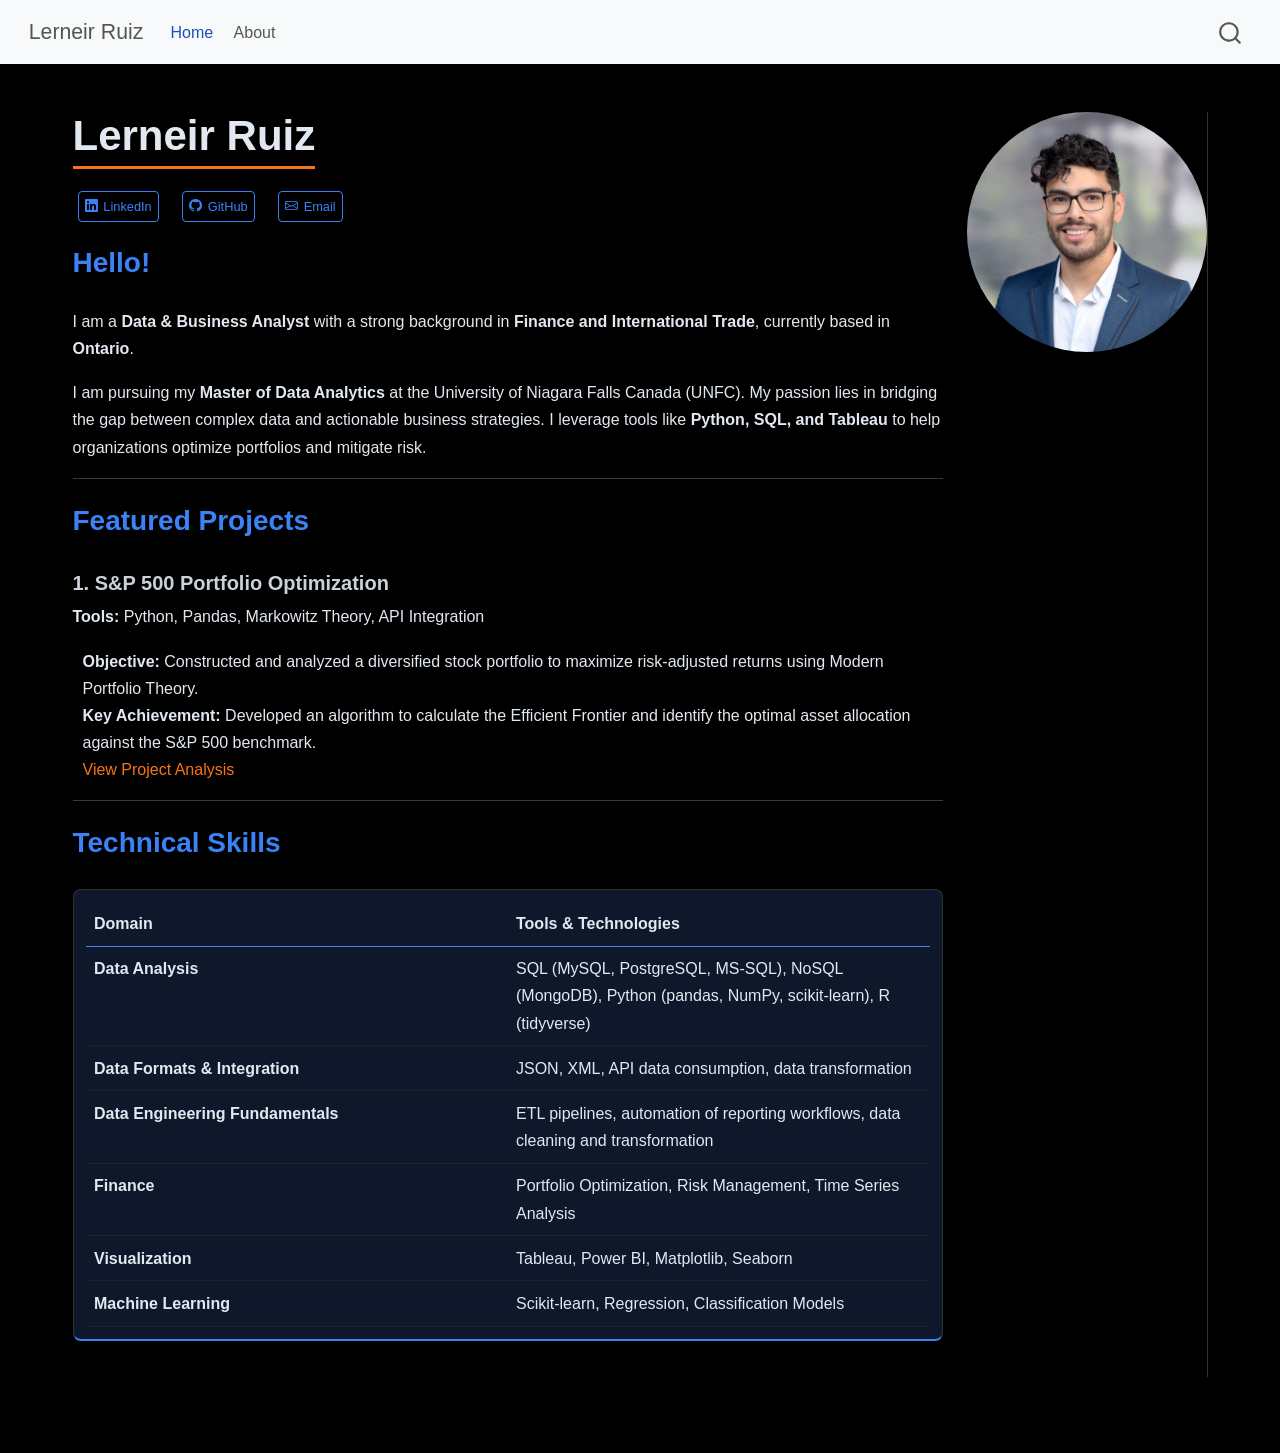
==== commit 9e82b8ca: "Built site for gh-pages" ====
--- a/index.html
+++ b/index.html
@@ -3905,6 +3905,7 @@
 
 
 table {
+background-color: var(--bg-card);
 width: 100%;
 border-collapse: separate;
 border-spacing: 0;
@@ -3952,6 +3953,20 @@
 padding: 2px 4px;
 border-radius: 3px;
 font-size: 14px;
+}
+.caption-top.table{
+width: 100%;
+border-collapse: separate;
+border-spacing: 0;
+margin: 20px 0;
+border: 1px solid #333;
+border-radius: 8px;
+overflow: hidden;
+background-color: #0f172a !important; 
+color: var(--text-main) !important; 
+padding: 12px;
+text-align: left;
+border-bottom: 2px solid var(--primary-blue);
 }</style>
 </head>
 
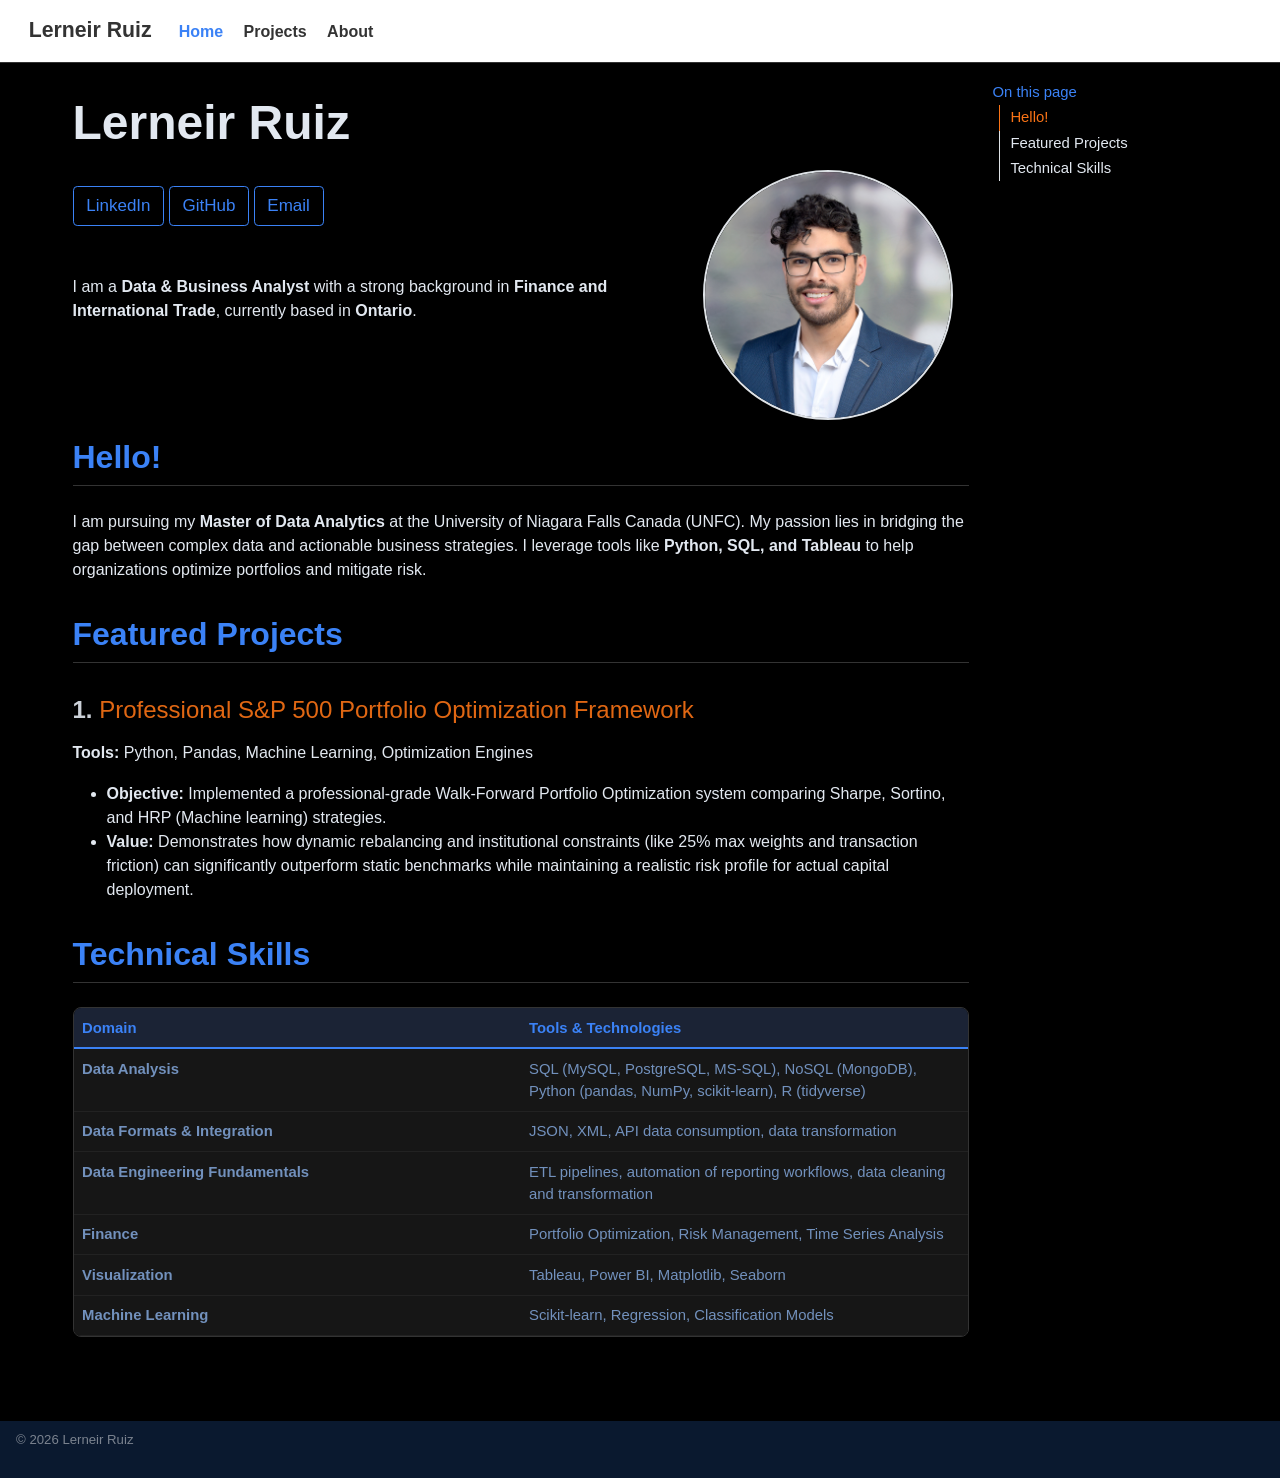
==== commit d4482371: "Built site for gh-pages" ====
--- a/index.html
+++ b/index.html
@@ -16,3780 +16,31 @@
 div.hanging-indent{margin-left: 1.5em; text-indent: -1.5em;}
 ul.task-list{list-style: none;}
 ul.task-list li input[type="checkbox"] {
-width: 0.8em;
-margin: 0 0.8em 0.2em -1em;  vertical-align: middle;
+  width: 0.8em;
+  margin: 0 0.8em 0.2em -1em; /* quarto-specific, see https://github.com/quarto-dev/quarto-cli/issues/4556 */ 
+  vertical-align: middle;
 }
 </style>
 
 
-<script>const headroomChanged = new CustomEvent("quarto-hrChanged", {
-  detail: {},
-  bubbles: true,
-  cancelable: false,
-  composed: false,
-});
-
-const announceDismiss = () => {
-  const annEl = window.document.getElementById("quarto-announcement");
-  if (annEl) {
-    annEl.remove();
-
-    const annId = annEl.getAttribute("data-announcement-id");
-    window.localStorage.setItem(`quarto-announce-${annId}`, "true");
-  }
-};
-
-const announceRegister = () => {
-  const annEl = window.document.getElementById("quarto-announcement");
-  if (annEl) {
-    const annId = annEl.getAttribute("data-announcement-id");
-    const isDismissed =
-      window.localStorage.getItem(`quarto-announce-${annId}`) || false;
-    if (isDismissed) {
-      announceDismiss();
-      return;
-    } else {
-      annEl.classList.remove("hidden");
-    }
-
-    const actionEl = annEl.querySelector(".quarto-announcement-action");
-    if (actionEl) {
-      actionEl.addEventListener("click", function (e) {
-        e.preventDefault();
-        // Hide the bar immediately
-        announceDismiss();
-      });
-    }
-  }
-};
-
-window.document.addEventListener("DOMContentLoaded", function () {
-  let init = false;
-
-  announceRegister();
-
-  // Manage the back to top button, if one is present.
-  let lastScrollTop = window.pageYOffset || document.documentElement.scrollTop;
-  const scrollDownBuffer = 5;
-  const scrollUpBuffer = 35;
-  const btn = document.getElementById("quarto-back-to-top");
-  const hideBackToTop = () => {
-    btn.style.display = "none";
-  };
-  const showBackToTop = () => {
-    btn.style.display = "inline-block";
-  };
-  if (btn) {
-    window.document.addEventListener(
-      "scroll",
-      function () {
-        const currentScrollTop =
-          window.pageYOffset || document.documentElement.scrollTop;
-
-        // Shows and hides the button 'intelligently' as the user scrolls
-        if (currentScrollTop - scrollDownBuffer > lastScrollTop) {
-          hideBackToTop();
-          lastScrollTop = currentScrollTop <= 0 ? 0 : currentScrollTop;
-        } else if (currentScrollTop < lastScrollTop - scrollUpBuffer) {
-          showBackToTop();
-          lastScrollTop = currentScrollTop <= 0 ? 0 : currentScrollTop;
-        }
-
-        // Show the button at the bottom, hides it at the top
-        if (currentScrollTop <= 0) {
-          hideBackToTop();
-        } else if (
-          window.innerHeight + currentScrollTop >=
-          document.body.offsetHeight
-        ) {
-          showBackToTop();
-        }
-      },
-      false
-    );
-  }
-
-  function throttle(func, wait) {
-    var timeout;
-    return function () {
-      const context = this;
-      const args = arguments;
-      const later = function () {
-        clearTimeout(timeout);
-        timeout = null;
-        func.apply(context, args);
-      };
-
-      if (!timeout) {
-        timeout = setTimeout(later, wait);
-      }
-    };
-  }
-
-  function headerOffset() {
-    // Set an offset if there is are fixed top navbar
-    const headerEl = window.document.querySelector("header.fixed-top");
-    if (headerEl) {
-      return headerEl.clientHeight;
-    } else {
-      return 0;
-    }
-  }
-
-  function footerOffset() {
-    const footerEl = window.document.querySelector("footer.footer");
-    if (footerEl) {
-      return footerEl.clientHeight;
-    } else {
-      return 0;
-    }
-  }
-
-  function dashboardOffset() {
-    const dashboardNavEl = window.document.getElementById(
-      "quarto-dashboard-header"
-    );
-    if (dashboardNavEl !== null) {
-      return dashboardNavEl.clientHeight;
-    } else {
-      return 0;
-    }
-  }
-
-  function updateDocumentOffsetWithoutAnimation() {
-    updateDocumentOffset(false);
-  }
-
-  function updateDocumentOffset(animated) {
-    // set body offset
-    const topOffset = headerOffset();
-    const bodyOffset = topOffset + footerOffset() + dashboardOffset();
-    const bodyEl = window.document.body;
-    bodyEl.setAttribute("data-bs-offset", topOffset);
-    bodyEl.style.paddingTop = topOffset + "px";
-
-    // deal with sidebar offsets
-    const sidebars = window.document.querySelectorAll(
-      ".sidebar, .headroom-target"
-    );
-    sidebars.forEach((sidebar) => {
-      if (!animated) {
-        sidebar.classList.add("notransition");
-        // Remove the no transition class after the animation has time to complete
-        setTimeout(function () {
-          sidebar.classList.remove("notransition");
-        }, 201);
-      }
-
-      if (window.Headroom && sidebar.classList.contains("sidebar-unpinned")) {
-        sidebar.style.top = "0";
-        sidebar.style.maxHeight = "100vh";
-      } else {
-        sidebar.style.top = topOffset + "px";
-        sidebar.style.maxHeight = "calc(100vh - " + topOffset + "px)";
-      }
-    });
-
-    // allow space for footer
-    const mainContainer = window.document.querySelector(".quarto-container");
-    if (mainContainer) {
-      mainContainer.style.minHeight = "calc(100vh - " + bodyOffset + "px)";
-    }
-
-    // link offset
-    let linkStyle = window.document.querySelector("#quarto-target-style");
-    if (!linkStyle) {
-      linkStyle = window.document.createElement("style");
-      linkStyle.setAttribute("id", "quarto-target-style");
-      window.document.head.appendChild(linkStyle);
-    }
-    while (linkStyle.firstChild) {
-      linkStyle.removeChild(linkStyle.firstChild);
-    }
-    if (topOffset > 0) {
-      linkStyle.appendChild(
-        window.document.createTextNode(`
-      section:target::before {
-        content: "";
-        display: block;
-        height: ${topOffset}px;
-        margin: -${topOffset}px 0 0;
-      }`)
-      );
-    }
-    if (init) {
-      window.dispatchEvent(headroomChanged);
-    }
-    init = true;
-  }
-
-  // initialize headroom
-  var header = window.document.querySelector("#quarto-header");
-  if (header && window.Headroom) {
-    const headroom = new window.Headroom(header, {
-      tolerance: 5,
-      onPin: function () {
-        const sidebars = window.document.querySelectorAll(
-          ".sidebar, .headroom-target"
-        );
-        sidebars.forEach((sidebar) => {
-          sidebar.classList.remove("sidebar-unpinned");
-        });
-        updateDocumentOffset();
-      },
-      onUnpin: function () {
-        const sidebars = window.document.querySelectorAll(
-          ".sidebar, .headroom-target"
-        );
-        sidebars.forEach((sidebar) => {
-          sidebar.classList.add("sidebar-unpinned");
-        });
-        updateDocumentOffset();
-      },
-    });
-    headroom.init();
-
-    let frozen = false;
-    window.quartoToggleHeadroom = function () {
-      if (frozen) {
-        headroom.unfreeze();
-        frozen = false;
-      } else {
-        headroom.freeze();
-        frozen = true;
-      }
-    };
-  }
-
-  window.addEventListener(
-    "hashchange",
-    function (e) {
-      if (
-        getComputedStyle(document.documentElement).scrollBehavior !== "smooth"
-      ) {
-        window.scrollTo(0, window.pageYOffset - headerOffset());
-      }
-    },
-    false
-  );
-
-  // Observe size changed for the header
-  const headerEl = window.document.querySelector("header.fixed-top");
-  if (headerEl && window.ResizeObserver) {
-    const observer = new window.ResizeObserver(() => {
-      setTimeout(updateDocumentOffsetWithoutAnimation, 0);
-    });
-    observer.observe(headerEl, {
-      attributes: true,
-      childList: true,
-      characterData: true,
-    });
-  } else {
-    window.addEventListener(
-      "resize",
-      throttle(updateDocumentOffsetWithoutAnimation, 50)
-    );
-  }
-  setTimeout(updateDocumentOffsetWithoutAnimation, 250);
-
-  // fixup index.html links if we aren't on the filesystem
-  if (window.location.protocol !== "file:") {
-    const links = window.document.querySelectorAll("a");
-    for (let i = 0; i < links.length; i++) {
-      if (links[i].href) {
-        links[i].dataset.originalHref = links[i].href;
-        links[i].href = links[i].href.replace(/\/index\.html/, "/");
-      }
-    }
-
-    // Fixup any sharing links that require urls
-    // Append url to any sharing urls
-    const sharingLinks = window.document.querySelectorAll(
-      "a.sidebar-tools-main-item, a.quarto-navigation-tool, a.quarto-navbar-tools, a.quarto-navbar-tools-item"
-    );
-    for (let i = 0; i < sharingLinks.length; i++) {
-      const sharingLink = sharingLinks[i];
-      const href = sharingLink.getAttribute("href");
-      if (href) {
-        sharingLink.setAttribute(
-          "href",
-          href.replace("|url|", window.location.href)
-        );
-      }
-    }
-
-    // Scroll the active navigation item into view, if necessary
-    const navSidebar = window.document.querySelector("nav#quarto-sidebar");
-    if (navSidebar) {
-      // Find the active item
-      const activeItem = navSidebar.querySelector("li.sidebar-item a.active");
-      if (activeItem) {
-        // Wait for the scroll height and height to resolve by observing size changes on the
-        // nav element that is scrollable
-        const resizeObserver = new ResizeObserver((_entries) => {
-          // The bottom of the element
-          const elBottom = activeItem.offsetTop;
-          const viewBottom = navSidebar.scrollTop + navSidebar.clientHeight;
-
-          // The element height and scroll height are the same, then we are still loading
-          if (viewBottom !== navSidebar.scrollHeight) {
-            // Determine if the item isn't visible and scroll to it
-            if (elBottom >= viewBottom) {
-              navSidebar.scrollTop = elBottom;
-            }
-
-            // stop observing now since we've completed the scroll
-            resizeObserver.unobserve(navSidebar);
-          }
-        });
-        resizeObserver.observe(navSidebar);
-      }
-    }
-  }
-});
-</script>
-<script>/*!
- * headroom.js v0.12.0 - Give your page some headroom. Hide your header until you need it
- * Copyright (c) 2020 Nick Williams - http://wicky.nillia.ms/headroom.js
- * License: MIT
- */
-
-!function(t,n){"object"==typeof exports&&"undefined"!=typeof module?module.exports=n():"function"==typeof define&&define.amd?define(n):(t=t||self).Headroom=n()}(this,function(){"use strict";function t(){return"undefined"!=typeof window}function d(t){return function(t){return t&&t.document&&function(t){return 9===t.nodeType}(t.document)}(t)?function(t){var n=t.document,o=n.body,s=n.documentElement;return{scrollHeight:function(){return Math.max(o.scrollHeight,s.scrollHeight,o.offsetHeight,s.offsetHeight,o.clientHeight,s.clientHeight)},height:function(){return t.innerHeight||s.clientHeight||o.clientHeight},scrollY:function(){return void 0!==t.pageYOffset?t.pageYOffset:(s||o.parentNode||o).scrollTop}}}(t):function(t){return{scrollHeight:function(){return Math.max(t.scrollHeight,t.offsetHeight,t.clientHeight)},height:function(){return Math.max(t.offsetHeight,t.clientHeight)},scrollY:function(){return t.scrollTop}}}(t)}function n(t,s,e){var n,o=function(){var n=!1;try{var t={get passive(){n=!0}};window.addEventListener("test",t,t),window.removeEventListener("test",t,t)}catch(t){n=!1}return n}(),i=!1,r=d(t),l=r.scrollY(),a={};function c(){var t=Math.round(r.scrollY()),n=r.height(),o=r.scrollHeight();a.scrollY=t,a.lastScrollY=l,a.direction=l<t?"down":"up",a.distance=Math.abs(t-l),a.isOutOfBounds=t<0||o<t+n,a.top=t<=s.offset[a.direction],a.bottom=o<=t+n,a.toleranceExceeded=a.distance>s.tolerance[a.direction],e(a),l=t,i=!1}function h(){i||(i=!0,n=requestAnimationFrame(c))}var u=!!o&&{passive:!0,capture:!1};return t.addEventListener("scroll",h,u),c(),{destroy:function(){cancelAnimationFrame(n),t.removeEventListener("scroll",h,u)}}}function o(t){return t===Object(t)?t:{down:t,up:t}}function s(t,n){n=n||{},Object.assign(this,s.options,n),this.classes=Object.assign({},s.options.classes,n.classes),this.elem=t,this.tolerance=o(this.tolerance),this.offset=o(this.offset),this.initialised=!1,this.frozen=!1}return s.prototype={constructor:s,init:function(){return s.cutsTheMustard&&!this.initialised&&(this.addClass("initial"),this.initialised=!0,setTimeout(function(t){t.scrollTracker=n(t.scroller,{offset:t.offset,tolerance:t.tolerance},t.update.bind(t))},100,this)),this},destroy:function(){this.initialised=!1,Object.keys(this.classes).forEach(this.removeClass,this),this.scrollTracker.destroy()},unpin:function(){!this.hasClass("pinned")&&this.hasClass("unpinned")||(this.addClass("unpinned"),this.removeClass("pinned"),this.onUnpin&&this.onUnpin.call(this))},pin:function(){this.hasClass("unpinned")&&(this.addClass("pinned"),this.removeClass("unpinned"),this.onPin&&this.onPin.call(this))},freeze:function(){this.frozen=!0,this.addClass("frozen")},unfreeze:function(){this.frozen=!1,this.removeClass("frozen")},top:function(){this.hasClass("top")||(this.addClass("top"),this.removeClass("notTop"),this.onTop&&this.onTop.call(this))},notTop:function(){this.hasClass("notTop")||(this.addClass("notTop"),this.removeClass("top"),this.onNotTop&&this.onNotTop.call(this))},bottom:function(){this.hasClass("bottom")||(this.addClass("bottom"),this.removeClass("notBottom"),this.onBottom&&this.onBottom.call(this))},notBottom:function(){this.hasClass("notBottom")||(this.addClass("notBottom"),this.removeClass("bottom"),this.onNotBottom&&this.onNotBottom.call(this))},shouldUnpin:function(t){return"down"===t.direction&&!t.top&&t.toleranceExceeded},shouldPin:function(t){return"up"===t.direction&&t.toleranceExceeded||t.top},addClass:function(t){this.elem.classList.add.apply(this.elem.classList,this.classes[t].split(" "))},removeClass:function(t){this.elem.classList.remove.apply(this.elem.classList,this.classes[t].split(" "))},hasClass:function(t){return this.classes[t].split(" ").every(function(t){return this.classList.contains(t)},this.elem)},update:function(t){t.isOutOfBounds||!0!==this.frozen&&(t.top?this.top():this.notTop(),t.bottom?this.bottom():this.notBottom(),this.shouldUnpin(t)?this.unpin():this.shouldPin(t)&&this.pin())}},s.options={tolerance:{up:0,down:0},offset:0,scroller:t()?window:null,classes:{frozen:"headroom--frozen",pinned:"headroom--pinned",unpinned:"headroom--unpinned",top:"headroom--top",notTop:"headroom--not-top",bottom:"headroom--bottom",notBottom:"headroom--not-bottom",initial:"headroom"}},s.cutsTheMustard=!!(t()&&function(){}.bind&&"classList"in document.documentElement&&Object.assign&&Object.keys&&requestAnimationFrame),s});
-</script>
-<script>/*!
- * clipboard.js v2.0.11
- * https://clipboardjs.com/
- *
- * Licensed MIT © Zeno Rocha
- */
-!function(t,e){"object"==typeof exports&&"object"==typeof module?module.exports=e():"function"==typeof define&&define.amd?define([],e):"object"==typeof exports?exports.ClipboardJS=e():t.ClipboardJS=e()}(this,function(){return n={686:function(t,e,n){"use strict";n.d(e,{default:function(){return b}});var e=n(279),i=n.n(e),e=n(370),u=n.n(e),e=n(817),r=n.n(e);function c(t){try{return document.execCommand(t)}catch(t){return}}var a=function(t){t=r()(t);return c("cut"),t};function o(t,e){var n,o,t=(n=t,o="rtl"===document.documentElement.getAttribute("dir"),(t=document.createElement("textarea")).style.fontSize="12pt",t.style.border="0",t.style.padding="0",t.style.margin="0",t.style.position="absolute",t.style[o?"right":"left"]="-9999px",o=window.pageYOffset||document.documentElement.scrollTop,t.style.top="".concat(o,"px"),t.setAttribute("readonly",""),t.value=n,t);return e.container.appendChild(t),e=r()(t),c("copy"),t.remove(),e}var f=function(t){var e=1<arguments.length&&void 0!==arguments[1]?arguments[1]:{container:document.body},n="";return"string"==typeof t?n=o(t,e):t instanceof HTMLInputElement&&!["text","search","url","tel","password"].includes(null==t?void 0:t.type)?n=o(t.value,e):(n=r()(t),c("copy")),n};function l(t){return(l="function"==typeof Symbol&&"symbol"==typeof Symbol.iterator?function(t){return typeof t}:function(t){return t&&"function"==typeof Symbol&&t.constructor===Symbol&&t!==Symbol.prototype?"symbol":typeof t})(t)}var s=function(){var t=0<arguments.length&&void 0!==arguments[0]?arguments[0]:{},e=t.action,n=void 0===e?"copy":e,o=t.container,e=t.target,t=t.text;if("copy"!==n&&"cut"!==n)throw new Error('Invalid "action" value, use either "copy" or "cut"');if(void 0!==e){if(!e||"object"!==l(e)||1!==e.nodeType)throw new Error('Invalid "target" value, use a valid Element');if("copy"===n&&e.hasAttribute("disabled"))throw new Error('Invalid "target" attribute. Please use "readonly" instead of "disabled" attribute');if("cut"===n&&(e.hasAttribute("readonly")||e.hasAttribute("disabled")))throw new Error('Invalid "target" attribute. You can\'t cut text from elements with "readonly" or "disabled" attributes')}return t?f(t,{container:o}):e?"cut"===n?a(e):f(e,{container:o}):void 0};function p(t){return(p="function"==typeof Symbol&&"symbol"==typeof Symbol.iterator?function(t){return typeof t}:function(t){return t&&"function"==typeof Symbol&&t.constructor===Symbol&&t!==Symbol.prototype?"symbol":typeof t})(t)}function d(t,e){for(var n=0;n<e.length;n++){var o=e[n];o.enumerable=o.enumerable||!1,o.configurable=!0,"value"in o&&(o.writable=!0),Object.defineProperty(t,o.key,o)}}function y(t,e){return(y=Object.setPrototypeOf||function(t,e){return t.__proto__=e,t})(t,e)}function h(n){var o=function(){if("undefined"==typeof Reflect||!Reflect.construct)return!1;if(Reflect.construct.sham)return!1;if("function"==typeof Proxy)return!0;try{return Date.prototype.toString.call(Reflect.construct(Date,[],function(){})),!0}catch(t){return!1}}();return function(){var t,e=v(n);return t=o?(t=v(this).constructor,Reflect.construct(e,arguments,t)):e.apply(this,arguments),e=this,!(t=t)||"object"!==p(t)&&"function"!=typeof t?function(t){if(void 0!==t)return t;throw new ReferenceError("this hasn't been initialised - super() hasn't been called")}(e):t}}function v(t){return(v=Object.setPrototypeOf?Object.getPrototypeOf:function(t){return t.__proto__||Object.getPrototypeOf(t)})(t)}function m(t,e){t="data-clipboard-".concat(t);if(e.hasAttribute(t))return e.getAttribute(t)}var b=function(){!function(t,e){if("function"!=typeof e&&null!==e)throw new TypeError("Super expression must either be null or a function");t.prototype=Object.create(e&&e.prototype,{constructor:{value:t,writable:!0,configurable:!0}}),e&&y(t,e)}(r,i());var t,e,n,o=h(r);function r(t,e){var n;return function(t){if(!(t instanceof r))throw new TypeError("Cannot call a class as a function")}(this),(n=o.call(this)).resolveOptions(e),n.listenClick(t),n}return t=r,n=[{key:"copy",value:function(t){var e=1<arguments.length&&void 0!==arguments[1]?arguments[1]:{container:document.body};return f(t,e)}},{key:"cut",value:function(t){return a(t)}},{key:"isSupported",value:function(){var t=0<arguments.length&&void 0!==arguments[0]?arguments[0]:["copy","cut"],t="string"==typeof t?[t]:t,e=!!document.queryCommandSupported;return t.forEach(function(t){e=e&&!!document.queryCommandSupported(t)}),e}}],(e=[{key:"resolveOptions",value:function(){var t=0<arguments.length&&void 0!==arguments[0]?arguments[0]:{};this.action="function"==typeof t.action?t.action:this.defaultAction,this.target="function"==typeof t.target?t.target:this.defaultTarget,this.text="function"==typeof t.text?t.text:this.defaultText,this.container="object"===p(t.container)?t.container:document.body}},{key:"listenClick",value:function(t){var e=this;this.listener=u()(t,"click",function(t){return e.onClick(t)})}},{key:"onClick",value:function(t){var e=t.delegateTarget||t.currentTarget,n=this.action(e)||"copy",t=s({action:n,container:this.container,target:this.target(e),text:this.text(e)});this.emit(t?"success":"error",{action:n,text:t,trigger:e,clearSelection:function(){e&&e.focus(),window.getSelection().removeAllRanges()}})}},{key:"defaultAction",value:function(t){return m("action",t)}},{key:"defaultTarget",value:function(t){t=m("target",t);if(t)return document.querySelector(t)}},{key:"defaultText",value:function(t){return m("text",t)}},{key:"destroy",value:function(){this.listener.destroy()}}])&&d(t.prototype,e),n&&d(t,n),r}()},828:function(t){var e;"undefined"==typeof Element||Element.prototype.matches||((e=Element.prototype).matches=e.matchesSelector||e.mozMatchesSelector||e.msMatchesSelector||e.oMatchesSelector||e.webkitMatchesSelector),t.exports=function(t,e){for(;t&&9!==t.nodeType;){if("function"==typeof t.matches&&t.matches(e))return t;t=t.parentNode}}},438:function(t,e,n){var u=n(828);function i(t,e,n,o,r){var i=function(e,n,t,o){return function(t){t.delegateTarget=u(t.target,n),t.delegateTarget&&o.call(e,t)}}.apply(this,arguments);return t.addEventListener(n,i,r),{destroy:function(){t.removeEventListener(n,i,r)}}}t.exports=function(t,e,n,o,r){return"function"==typeof t.addEventListener?i.apply(null,arguments):"function"==typeof n?i.bind(null,document).apply(null,arguments):("string"==typeof t&&(t=document.querySelectorAll(t)),Array.prototype.map.call(t,function(t){return i(t,e,n,o,r)}))}},879:function(t,n){n.node=function(t){return void 0!==t&&t instanceof HTMLElement&&1===t.nodeType},n.nodeList=function(t){var e=Object.prototype.toString.call(t);return void 0!==t&&("[object NodeList]"===e||"[object HTMLCollection]"===e)&&"length"in t&&(0===t.length||n.node(t[0]))},n.string=function(t){return"string"==typeof t||t instanceof String},n.fn=function(t){return"[object Function]"===Object.prototype.toString.call(t)}},370:function(t,e,n){var f=n(879),l=n(438);t.exports=function(t,e,n){if(!t&&!e&&!n)throw new Error("Missing required arguments");if(!f.string(e))throw new TypeError("Second argument must be a String");if(!f.fn(n))throw new TypeError("Third argument must be a Function");if(f.node(t))return c=e,a=n,(u=t).addEventListener(c,a),{destroy:function(){u.removeEventListener(c,a)}};if(f.nodeList(t))return o=t,r=e,i=n,Array.prototype.forEach.call(o,function(t){t.addEventListener(r,i)}),{destroy:function(){Array.prototype.forEach.call(o,function(t){t.removeEventListener(r,i)})}};if(f.string(t))return t=t,e=e,n=n,l(document.body,t,e,n);throw new TypeError("First argument must be a String, HTMLElement, HTMLCollection, or NodeList");var o,r,i,u,c,a}},817:function(t){t.exports=function(t){var e,n="SELECT"===t.nodeName?(t.focus(),t.value):"INPUT"===t.nodeName||"TEXTAREA"===t.nodeName?((e=t.hasAttribute("readonly"))||t.setAttribute("readonly",""),t.select(),t.setSelectionRange(0,t.value.length),e||t.removeAttribute("readonly"),t.value):(t.hasAttribute("contenteditable")&&t.focus(),n=window.getSelection(),(e=document.createRange()).selectNodeContents(t),n.removeAllRanges(),n.addRange(e),n.toString());return n}},279:function(t){function e(){}e.prototype={on:function(t,e,n){var o=this.e||(this.e={});return(o[t]||(o[t]=[])).push({fn:e,ctx:n}),this},once:function(t,e,n){var o=this;function r(){o.off(t,r),e.apply(n,arguments)}return r._=e,this.on(t,r,n)},emit:function(t){for(var e=[].slice.call(arguments,1),n=((this.e||(this.e={}))[t]||[]).slice(),o=0,r=n.length;o<r;o++)n[o].fn.apply(n[o].ctx,e);return this},off:function(t,e){var n=this.e||(this.e={}),o=n[t],r=[];if(o&&e)for(var i=0,u=o.length;i<u;i++)o[i].fn!==e&&o[i].fn._!==e&&r.push(o[i]);return r.length?n[t]=r:delete n[t],this}},t.exports=e,t.exports.TinyEmitter=e}},r={},o.n=function(t){var e=t&&t.__esModule?function(){return t.default}:function(){return t};return o.d(e,{a:e}),e},o.d=function(t,e){for(var n in e)o.o(e,n)&&!o.o(t,n)&&Object.defineProperty(t,n,{enumerable:!0,get:e[n]})},o.o=function(t,e){return Object.prototype.hasOwnProperty.call(t,e)},o(686).default;function o(t){if(r[t])return r[t].exports;var e=r[t]={exports:{}};return n[t](e,e.exports,o),e.exports}var n,r});</script>
-<script>/*! @algolia/autocomplete-js 1.19.1 | MIT License | © Algolia, Inc. and contributors | https://github.com/algolia/autocomplete */
-!function(e,t){"object"==typeof exports&&"undefined"!=typeof module?t(exports):"function"==typeof define&&define.amd?define(["exports"],t):t((e="undefined"!=typeof globalThis?globalThis:e||self)["@algolia/autocomplete-js"]={})}(this,(function(e){"use strict";function t(e,t){var n=Object.keys(e);if(Object.getOwnPropertySymbols){var r=Object.getOwnPropertySymbols(e);t&&(r=r.filter((function(t){return Object.getOwnPropertyDescriptor(e,t).enumerable}))),n.push.apply(n,r)}return n}function n(e){for(var n=1;n<arguments.length;n++){var r=null!=arguments[n]?arguments[n]:{};n%2?t(Object(r),!0).forEach((function(t){o(e,t,r[t])})):Object.getOwnPropertyDescriptors?Object.defineProperties(e,Object.getOwnPropertyDescriptors(r)):t(Object(r)).forEach((function(t){Object.defineProperty(e,t,Object.getOwnPropertyDescriptor(r,t))}))}return e}function r(e){return r="function"==typeof Symbol&&"symbol"==typeof Symbol.iterator?function(e){return typeof e}:function(e){return e&&"function"==typeof Symbol&&e.constructor===Symbol&&e!==Symbol.prototype?"symbol":typeof e},r(e)}function o(e,t,n){return(t=function(e){var t=function(e,t){if("object"!=typeof e||null===e)return e;var n=e[Symbol.toPrimitive];if(void 0!==n){var r=n.call(e,t||"default");if("object"!=typeof r)return r;throw new TypeError("@@toPrimitive must return a primitive value.")}return("string"===t?String:Number)(e)}(e,"string");return"symbol"==typeof t?t:String(t)}(t))in e?Object.defineProperty(e,t,{value:n,enumerable:!0,configurable:!0,writable:!0}):e[t]=n,e}function i(){return i=Object.assign?Object.assign.bind():function(e){for(var t=1;t<arguments.length;t++){var n=arguments[t];for(var r in n)Object.prototype.hasOwnProperty.call(n,r)&&(e[r]=n[r])}return e},i.apply(this,arguments)}function u(e,t){if(null==e)return{};var n,r,o=function(e,t){if(null==e)return{};var n,r,o={},i=Object.keys(e);for(r=0;r<i.length;r++)n=i[r],t.indexOf(n)>=0||(o[n]=e[n]);return o}(e,t);if(Object.getOwnPropertySymbols){var i=Object.getOwnPropertySymbols(e);for(r=0;r<i.length;r++)n=i[r],t.indexOf(n)>=0||Object.prototype.propertyIsEnumerable.call(e,n)&&(o[n]=e[n])}return o}function a(e,t){return function(e){if(Array.isArray(e))return e}(e)||function(e,t){var n=null==e?null:"undefined"!=typeof Symbol&&e[Symbol.iterator]||e["@@iterator"];if(null!=n){var r,o,i,u,a=[],l=!0,c=!1;try{if(i=(n=n.call(e)).next,0===t){if(Object(n)!==n)return;l=!1}else for(;!(l=(r=i.call(n)).done)&&(a.push(r.value),a.length!==t);l=!0);}catch(e){c=!0,o=e}finally{try{if(!l&&null!=n.return&&(u=n.return(),Object(u)!==u))return}finally{if(c)throw o}}return a}}(e,t)||c(e,t)||function(){throw new TypeError("Invalid attempt to destructure non-iterable instance.\nIn order to be iterable, non-array objects must have a [Symbol.iterator]() method.")}()}function l(e){return function(e){if(Array.isArray(e))return s(e)}(e)||function(e){if("undefined"!=typeof Symbol&&null!=e[Symbol.iterator]||null!=e["@@iterator"])return Array.from(e)}(e)||c(e)||function(){throw new TypeError("Invalid attempt to spread non-iterable instance.\nIn order to be iterable, non-array objects must have a [Symbol.iterator]() method.")}()}function c(e,t){if(e){if("string"==typeof e)return s(e,t);var n=Object.prototype.toString.call(e).slice(8,-1);return"Object"===n&&e.constructor&&(n=e.constructor.name),"Map"===n||"Set"===n?Array.from(e):"Arguments"===n||/^(?:Ui|I)nt(?:8|16|32)(?:Clamped)?Array$/.test(n)?s(e,t):void 0}}function s(e,t){(null==t||t>e.length)&&(t=e.length);for(var n=0,r=new Array(t);n<t;n++)r[n]=e[n];return r}function f(e){return{current:e}}function p(e,t){var n=void 0;return function(){for(var r=arguments.length,o=new Array(r),i=0;i<r;i++)o[i]=arguments[i];n&&clearTimeout(n),n=setTimeout((function(){return e.apply(void 0,o)}),t)}}function m(e){return e.reduce((function(e,t){return e.concat(t)}),[])}var v=0;function d(){return"autocomplete-".concat(v++)}function y(e,t){return t.reduce((function(e,t){return e&&e[t]}),e)}function b(e){return 0===e.collections.length?0:e.collections.reduce((function(e,t){return e+t.items.length}),0)}function g(e){return e!==Object(e)}function h(e,t){if(e===t)return!0;if(g(e)||g(t)||"function"==typeof e||"function"==typeof t)return e===t;if(Object.keys(e).length!==Object.keys(t).length)return!1;for(var n=0,r=Object.keys(e);n<r.length;n++){var o=r[n];if(!(o in t))return!1;if(!h(e[o],t[o]))return!1}return!0}var _=function(){};var O="1.19.1",S=[{segment:"autocomplete-core",version:O}];function j(e){var t=e.item,n=e.items,r=void 0===n?[]:n;return{index:t.__autocomplete_indexName,items:[t],positions:[1+r.findIndex((function(e){return e.objectID===t.objectID}))],queryID:t.__autocomplete_queryID,algoliaSource:["autocomplete"]}}function P(e,t){return function(e){if(Array.isArray(e))return e}(e)||function(e,t){var n=null==e?null:"undefined"!=typeof Symbol&&e[Symbol.iterator]||e["@@iterator"];if(null!=n){var r,o,i,u,a=[],l=!0,c=!1;try{if(i=(n=n.call(e)).next,0===t){if(Object(n)!==n)return;l=!1}else for(;!(l=(r=i.call(n)).done)&&(a.push(r.value),a.length!==t);l=!0);}catch(e){c=!0,o=e}finally{try{if(!l&&null!=n.return&&(u=n.return(),Object(u)!==u))return}finally{if(c)throw o}}return a}}(e,t)||function(e,t){if(!e)return;if("string"==typeof e)return w(e,t);var n=Object.prototype.toString.call(e).slice(8,-1);"Object"===n&&e.constructor&&(n=e.constructor.name);if("Map"===n||"Set"===n)return Array.from(e);if("Arguments"===n||/^(?:Ui|I)nt(?:8|16|32)(?:Clamped)?Array$/.test(n))return w(e,t)}(e,t)||function(){throw new TypeError("Invalid attempt to destructure non-iterable instance.\nIn order to be iterable, non-array objects must have a [Symbol.iterator]() method.")}()}function w(e,t){(null==t||t>e.length)&&(t=e.length);for(var n=0,r=new Array(t);n<t;n++)r[n]=e[n];return r}var I=["items"],A=["items"];function E(e){return E="function"==typeof Symbol&&"symbol"==typeof Symbol.iterator?function(e){return typeof e}:function(e){return e&&"function"==typeof Symbol&&e.constructor===Symbol&&e!==Symbol.prototype?"symbol":typeof e},E(e)}function D(e){return function(e){if(Array.isArray(e))return C(e)}(e)||function(e){if("undefined"!=typeof Symbol&&null!=e[Symbol.iterator]||null!=e["@@iterator"])return Array.from(e)}(e)||function(e,t){if(!e)return;if("string"==typeof e)return C(e,t);var n=Object.prototype.toString.call(e).slice(8,-1);"Object"===n&&e.constructor&&(n=e.constructor.name);if("Map"===n||"Set"===n)return Array.from(e);if("Arguments"===n||/^(?:Ui|I)nt(?:8|16|32)(?:Clamped)?Array$/.test(n))return C(e,t)}(e)||function(){throw new TypeError("Invalid attempt to spread non-iterable instance.\nIn order to be iterable, non-array objects must have a [Symbol.iterator]() method.")}()}function C(e,t){(null==t||t>e.length)&&(t=e.length);for(var n=0,r=new Array(t);n<t;n++)r[n]=e[n];return r}function k(e,t){if(null==e)return{};var n,r,o=function(e,t){if(null==e)return{};var n,r,o={},i=Object.keys(e);for(r=0;r<i.length;r++)n=i[r],t.indexOf(n)>=0||(o[n]=e[n]);return o}(e,t);if(Object.getOwnPropertySymbols){var i=Object.getOwnPropertySymbols(e);for(r=0;r<i.length;r++)n=i[r],t.indexOf(n)>=0||Object.prototype.propertyIsEnumerable.call(e,n)&&(o[n]=e[n])}return o}function x(e,t){var n=Object.keys(e);if(Object.getOwnPropertySymbols){var r=Object.getOwnPropertySymbols(e);t&&(r=r.filter((function(t){return Object.getOwnPropertyDescriptor(e,t).enumerable}))),n.push.apply(n,r)}return n}function N(e){for(var t=1;t<arguments.length;t++){var n=null!=arguments[t]?arguments[t]:{};t%2?x(Object(n),!0).forEach((function(t){T(e,t,n[t])})):Object.getOwnPropertyDescriptors?Object.defineProperties(e,Object.getOwnPropertyDescriptors(n)):x(Object(n)).forEach((function(t){Object.defineProperty(e,t,Object.getOwnPropertyDescriptor(n,t))}))}return e}function T(e,t,n){return(t=function(e){var t=function(e,t){if("object"!==E(e)||null===e)return e;var n=e[Symbol.toPrimitive];if(void 0!==n){var r=n.call(e,t||"default");if("object"!==E(r))return r;throw new TypeError("@@toPrimitive must return a primitive value.")}return("string"===t?String:Number)(e)}(e,"string");return"symbol"===E(t)?t:String(t)}(t))in e?Object.defineProperty(e,t,{value:n,enumerable:!0,configurable:!0,writable:!0}):e[t]=n,e}function q(e){for(var t=arguments.length>1&&void 0!==arguments[1]?arguments[1]:20,n=[],r=0;r<e.objectIDs.length;r+=t)n.push(N(N({},e),{},{objectIDs:e.objectIDs.slice(r,r+t)}));return n}function B(e){return e.map((function(e){var t=e.items,n=k(e,I);return N(N({},n),{},{objectIDs:(null==t?void 0:t.map((function(e){return e.objectID})))||n.objectIDs})}))}function R(e){var t,n,r,o=(t=P((e.version||"").split(".").map(Number),2),n=t[0],r=t[1],n>=3||2===n&&r>=4||1===n&&r>=10);function i(t,n,r){if(o&&void 0!==r){var i=r[0].__autocomplete_algoliaCredentials,u={"X-Algolia-Application-Id":i.appId,"X-Algolia-API-Key":i.apiKey};e.apply(void 0,[t].concat(D(n),[{headers:u}]))}else e.apply(void 0,[t].concat(D(n)))}return{init:function(t,n){e("init",{appId:t,apiKey:n})},setAuthenticatedUserToken:function(t){e("setAuthenticatedUserToken",t)},setUserToken:function(t){e("setUserToken",t)},clickedObjectIDsAfterSearch:function(){for(var e=arguments.length,t=new Array(e),n=0;n<e;n++)t[n]=arguments[n];t.length>0&&i("clickedObjectIDsAfterSearch",B(t),t[0].items)},clickedObjectIDs:function(){for(var e=arguments.length,t=new Array(e),n=0;n<e;n++)t[n]=arguments[n];t.length>0&&i("clickedObjectIDs",B(t),t[0].items)},clickedFilters:function(){for(var t=arguments.length,n=new Array(t),r=0;r<t;r++)n[r]=arguments[r];n.length>0&&e.apply(void 0,["clickedFilters"].concat(n))},convertedObjectIDsAfterSearch:function(){for(var e=arguments.length,t=new Array(e),n=0;n<e;n++)t[n]=arguments[n];t.length>0&&i("convertedObjectIDsAfterSearch",B(t),t[0].items)},convertedObjectIDs:function(){for(var e=arguments.length,t=new Array(e),n=0;n<e;n++)t[n]=arguments[n];t.length>0&&i("convertedObjectIDs",B(t),t[0].items)},convertedFilters:function(){for(var t=arguments.length,n=new Array(t),r=0;r<t;r++)n[r]=arguments[r];n.length>0&&e.apply(void 0,["convertedFilters"].concat(n))},viewedObjectIDs:function(){for(var e=arguments.length,t=new Array(e),n=0;n<e;n++)t[n]=arguments[n];t.length>0&&t.reduce((function(e,t){var n=t.items,r=k(t,A);return[].concat(D(e),D(q(N(N({},r),{},{objectIDs:(null==n?void 0:n.map((function(e){return e.objectID})))||r.objectIDs})).map((function(e){return{items:n,payload:e}}))))}),[]).forEach((function(e){var t=e.items;return i("viewedObjectIDs",[e.payload],t)}))},viewedFilters:function(){for(var t=arguments.length,n=new Array(t),r=0;r<t;r++)n[r]=arguments[r];n.length>0&&e.apply(void 0,["viewedFilters"].concat(n))}}}function L(e){var t=e.items.reduce((function(e,t){var n;return e[t.__autocomplete_indexName]=(null!==(n=e[t.__autocomplete_indexName])&&void 0!==n?n:[]).concat(t),e}),{});return Object.keys(t).map((function(e){return{index:e,items:t[e],algoliaSource:["autocomplete"]}}))}function F(e){return e.objectID&&e.__autocomplete_indexName&&e.__autocomplete_queryID}function U(e){return U="function"==typeof Symbol&&"symbol"==typeof Symbol.iterator?function(e){return typeof e}:function(e){return e&&"function"==typeof Symbol&&e.constructor===Symbol&&e!==Symbol.prototype?"symbol":typeof e},U(e)}function M(e){return function(e){if(Array.isArray(e))return H(e)}(e)||function(e){if("undefined"!=typeof Symbol&&null!=e[Symbol.iterator]||null!=e["@@iterator"])return Array.from(e)}(e)||function(e,t){if(!e)return;if("string"==typeof e)return H(e,t);var n=Object.prototype.toString.call(e).slice(8,-1);"Object"===n&&e.constructor&&(n=e.constructor.name);if("Map"===n||"Set"===n)return Array.from(e);if("Arguments"===n||/^(?:Ui|I)nt(?:8|16|32)(?:Clamped)?Array$/.test(n))return H(e,t)}(e)||function(){throw new TypeError("Invalid attempt to spread non-iterable instance.\nIn order to be iterable, non-array objects must have a [Symbol.iterator]() method.")}()}function H(e,t){(null==t||t>e.length)&&(t=e.length);for(var n=0,r=new Array(t);n<t;n++)r[n]=e[n];return r}function V(e,t){var n=Object.keys(e);if(Object.getOwnPropertySymbols){var r=Object.getOwnPropertySymbols(e);t&&(r=r.filter((function(t){return Object.getOwnPropertyDescriptor(e,t).enumerable}))),n.push.apply(n,r)}return n}function W(e){for(var t=1;t<arguments.length;t++){var n=null!=arguments[t]?arguments[t]:{};t%2?V(Object(n),!0).forEach((function(t){Q(e,t,n[t])})):Object.getOwnPropertyDescriptors?Object.defineProperties(e,Object.getOwnPropertyDescriptors(n)):V(Object(n)).forEach((function(t){Object.defineProperty(e,t,Object.getOwnPropertyDescriptor(n,t))}))}return e}function Q(e,t,n){return(t=function(e){var t=function(e,t){if("object"!==U(e)||null===e)return e;var n=e[Symbol.toPrimitive];if(void 0!==n){var r=n.call(e,t||"default");if("object"!==U(r))return r;throw new TypeError("@@toPrimitive must return a primitive value.")}return("string"===t?String:Number)(e)}(e,"string");return"symbol"===U(t)?t:String(t)}(t))in e?Object.defineProperty(e,t,{value:n,enumerable:!0,configurable:!0,writable:!0}):e[t]=n,e}var K="2.15.0",$="https://cdn.jsdelivr.net/npm/search-insights@".concat(K,"/dist/search-insights.min.js"),z=p((function(e){var t=e.onItemsChange,n=e.items,r=e.insights,o=e.state;t({insights:r,insightsEvents:L({items:n}).map((function(e){return W({eventName:"Items Viewed"},e)})),state:o})}),400);function G(e){var t=function(e){return W({onItemsChange:function(e){var t=e.insights,n=e.insightsEvents,r=e.state;t.viewedObjectIDs.apply(t,M(n.map((function(e){return W(W({},e),{},{algoliaSource:J(e.algoliaSource,r.context)})}))))},onSelect:function(e){var t=e.insights,n=e.insightsEvents,r=e.state;t.clickedObjectIDsAfterSearch.apply(t,M(n.map((function(e){return W(W({},e),{},{algoliaSource:J(e.algoliaSource,r.context)})}))))},onActive:_,__autocomplete_clickAnalytics:!0},e)}(e),n=t.insightsClient,r=t.insightsInitParams,o=t.onItemsChange,i=t.onSelect,u=t.onActive,a=t.__autocomplete_clickAnalytics,l=n;if(n||function(e){if("undefined"!=typeof window)e({window:window})}((function(e){var t=e.window,n=t.AlgoliaAnalyticsObject||"aa";"string"==typeof n&&(l=t[n]),l||(t.AlgoliaAnalyticsObject=n,t[n]||(t[n]=function(){t[n].queue||(t[n].queue=[]);for(var e=arguments.length,r=new Array(e),o=0;o<e;o++)r[o]=arguments[o];t[n].queue.push(r)}),t[n].version=K,l=t[n],function(e){var t="[Autocomplete]: Could not load search-insights.js. Please load it manually following https://alg.li/insights-autocomplete";try{var n=e.document.createElement("script");n.async=!0,n.src=$,n.onerror=function(){console.error(t)},document.body.appendChild(n)}catch(e){console.error(t)}}(t))})),!l)return{};r&&l("init",W({partial:!0},r));var c=R(l),s=f([]),m=p((function(e){var t=e.state;if(t.isOpen){var n=t.collections.reduce((function(e,t){return[].concat(M(e),M(t.items))}),[]).filter(F);h(s.current.map((function(e){return e.objectID})),n.map((function(e){return e.objectID})))||(s.current=n,n.length>0&&z({onItemsChange:o,items:n,insights:c,state:t}))}}),0);return{name:"aa.algoliaInsightsPlugin",subscribe:function(e){var t=e.setContext,n=e.onSelect,r=e.onActive;function o(e){t({algoliaInsightsPlugin:{__algoliaSearchParameters:W(W({},a?{clickAnalytics:!0}:{}),e?{userToken:X(e)}:{}),insights:c}})}l("addAlgoliaAgent","insights-plugin"),o(),l("onUserTokenChange",(function(e){o(e)})),l("getUserToken",null,(function(e,t){o(t)})),n((function(e){var t=e.item,n=e.state,r=e.event,o=e.source;F(t)&&i({state:n,event:r,insights:c,item:t,insightsEvents:[W({eventName:"Item Selected"},j({item:t,items:o.getItems().filter(F)}))]})})),r((function(e){var t=e.item,n=e.source,r=e.state,o=e.event;F(t)&&u({state:r,event:o,insights:c,item:t,insightsEvents:[W({eventName:"Item Active"},j({item:t,items:n.getItems().filter(F)}))]})}))},onStateChange:function(e){var t=e.state;m({state:t})},__autocomplete_pluginOptions:e}}function J(){var e,t=arguments.length>0&&void 0!==arguments[0]?arguments[0]:[],n=arguments.length>1?arguments[1]:void 0;return[].concat(M(t),["autocomplete-internal"],M(null!==(e=n.algoliaInsightsPlugin)&&void 0!==e&&e.__automaticInsights?["autocomplete-automatic"]:[]))}function X(e){return"number"==typeof e?e.toString():e}function Y(e,t){var n=t;return{then:function(t,r){return Y(e.then(ee(t,n,e),ee(r,n,e)),n)},catch:function(t){return Y(e.catch(ee(t,n,e)),n)},finally:function(t){return t&&n.onCancelList.push(t),Y(e.finally(ee(t&&function(){return n.onCancelList=[],t()},n,e)),n)},cancel:function(){n.isCanceled=!0;var e=n.onCancelList;n.onCancelList=[],e.forEach((function(e){e()}))},isCanceled:function(){return!0===n.isCanceled}}}function Z(e){return Y(e,{isCanceled:!1,onCancelList:[]})}function ee(e,t,n){return e?function(n){return t.isCanceled?n:e(n)}:n}var te,ne=!0;function re(e,t,n,r){if(!n)return null;if(e<0&&(null===t||null!==r&&0===t))return n+e;var o=(null===t?-1:t)+e;return o<=-1||o>=n?null===r?null:0:o}function oe(e,t){var n=Object.keys(e);if(Object.getOwnPropertySymbols){var r=Object.getOwnPropertySymbols(e);t&&(r=r.filter((function(t){return Object.getOwnPropertyDescriptor(e,t).enumerable}))),n.push.apply(n,r)}return n}function ie(e){for(var t=1;t<arguments.length;t++){var n=null!=arguments[t]?arguments[t]:{};t%2?oe(Object(n),!0).forEach((function(t){ue(e,t,n[t])})):Object.getOwnPropertyDescriptors?Object.defineProperties(e,Object.getOwnPropertyDescriptors(n)):oe(Object(n)).forEach((function(t){Object.defineProperty(e,t,Object.getOwnPropertyDescriptor(n,t))}))}return e}function ue(e,t,n){return(t=function(e){var t=function(e,t){if("object"!==ae(e)||null===e)return e;var n=e[Symbol.toPrimitive];if(void 0!==n){var r=n.call(e,t||"default");if("object"!==ae(r))return r;throw new TypeError("@@toPrimitive must return a primitive value.")}return("string"===t?String:Number)(e)}(e,"string");return"symbol"===ae(t)?t:String(t)}(t))in e?Object.defineProperty(e,t,{value:n,enumerable:!0,configurable:!0,writable:!0}):e[t]=n,e}function ae(e){return ae="function"==typeof Symbol&&"symbol"==typeof Symbol.iterator?function(e){return typeof e}:function(e){return e&&"function"==typeof Symbol&&e.constructor===Symbol&&e!==Symbol.prototype?"symbol":typeof e},ae(e)}function le(e,t){var n="undefined"!=typeof Symbol&&e[Symbol.iterator]||e["@@iterator"];if(!n){if(Array.isArray(e)||(n=function(e,t){if(!e)return;if("string"==typeof e)return ce(e,t);var n=Object.prototype.toString.call(e).slice(8,-1);"Object"===n&&e.constructor&&(n=e.constructor.name);if("Map"===n||"Set"===n)return Array.from(e);if("Arguments"===n||/^(?:Ui|I)nt(?:8|16|32)(?:Clamped)?Array$/.test(n))return ce(e,t)}(e))||t&&e&&"number"==typeof e.length){n&&(e=n);var r=0,o=function(){};return{s:o,n:function(){return r>=e.length?{done:!0}:{done:!1,value:e[r++]}},e:function(e){throw e},f:o}}throw new TypeError("Invalid attempt to iterate non-iterable instance.\nIn order to be iterable, non-array objects must have a [Symbol.iterator]() method.")}var i,u=!0,a=!1;return{s:function(){n=n.call(e)},n:function(){var e=n.next();return u=e.done,e},e:function(e){a=!0,i=e},f:function(){try{u||null==n.return||n.return()}finally{if(a)throw i}}}}function ce(e,t){(null==t||t>e.length)&&(t=e.length);for(var n=0,r=new Array(t);n<t;n++)r[n]=e[n];return r}var se=function(e,t){var n,r=!1,o=[],i=le(e);try{for(i.s();!(n=i.n()).done;){var u,a,l,c=null===(u=n.value.__autocomplete_pluginOptions)||void 0===u||null===(a=(l=u).awaitSubmit)||void 0===a?void 0:a.call(l);if("number"==typeof c)o.push(c);else if(!0===c){r=!0;break}}}catch(e){i.e(e)}finally{i.f()}return r?t.wait():o.length>0?t.wait(Math.max.apply(Math,o)):void 0};function fe(e){var t=function(e){var t=e.collections.map((function(e){return e.items.length})).reduce((function(e,t,n){var r=(e[n-1]||0)+t;return e.push(r),e}),[]).reduce((function(t,n){return n<=e.activeItemId?t+1:t}),0);return e.collections[t]}(e);if(!t)return null;var n=t.items[function(e){for(var t=e.state,n=e.collection,r=!1,o=0,i=0;!1===r;){var u=t.collections[o];if(u===n){r=!0;break}i+=u.items.length,o++}return t.activeItemId-i}({state:e,collection:t})],r=t.source;return{item:n,itemInputValue:r.getItemInputValue({item:n,state:e}),itemUrl:r.getItemUrl({item:n,state:e}),source:r}}function pe(e,t,n){return[e,null==n?void 0:n.sourceId,t].filter(Boolean).join("-").replace(/\s/g,"")}var me=/((gt|sm)-|galaxy nexus)|samsung[- ]|samsungbrowser/i;function ve(e){return e.nativeEvent||e}function de(e){return de="function"==typeof Symbol&&"symbol"==typeof Symbol.iterator?function(e){return typeof e}:function(e){return e&&"function"==typeof Symbol&&e.constructor===Symbol&&e!==Symbol.prototype?"symbol":typeof e},de(e)}function ye(e,t){var n=Object.keys(e);if(Object.getOwnPropertySymbols){var r=Object.getOwnPropertySymbols(e);t&&(r=r.filter((function(t){return Object.getOwnPropertyDescriptor(e,t).enumerable}))),n.push.apply(n,r)}return n}function be(e,t,n){return(t=function(e){var t=function(e,t){if("object"!==de(e)||null===e)return e;var n=e[Symbol.toPrimitive];if(void 0!==n){var r=n.call(e,t||"default");if("object"!==de(r))return r;throw new TypeError("@@toPrimitive must return a primitive value.")}return("string"===t?String:Number)(e)}(e,"string");return"symbol"===de(t)?t:String(t)}(t))in e?Object.defineProperty(e,t,{value:n,enumerable:!0,configurable:!0,writable:!0}):e[t]=n,e}function ge(e,t,n){var r,o=t.initialState;return{getState:function(){return o},dispatch:function(r,i){var u=function(e){for(var t=1;t<arguments.length;t++){var n=null!=arguments[t]?arguments[t]:{};t%2?ye(Object(n),!0).forEach((function(t){be(e,t,n[t])})):Object.getOwnPropertyDescriptors?Object.defineProperties(e,Object.getOwnPropertyDescriptors(n)):ye(Object(n)).forEach((function(t){Object.defineProperty(e,t,Object.getOwnPropertyDescriptor(n,t))}))}return e}({},o);o=e(o,{type:r,props:t,payload:i}),n({state:o,prevState:u})},pendingRequests:(r=[],{add:function(e){return r.push(e),e.finally((function(){r=r.filter((function(t){return t!==e}))}))},cancelAll:function(){r.forEach((function(e){return e.cancel()}))},isEmpty:function(){return 0===r.length},wait:function(e){return ne?(ne=!1,te=e?Promise.race([Promise.all(r),new Promise((function(t){return setTimeout(t,e)}))]):Promise.all(r),te.then((function(){ne=!0}))):te}})}}function he(e){return he="function"==typeof Symbol&&"symbol"==typeof Symbol.iterator?function(e){return typeof e}:function(e){return e&&"function"==typeof Symbol&&e.constructor===Symbol&&e!==Symbol.prototype?"symbol":typeof e},he(e)}function _e(e,t){var n=Object.keys(e);if(Object.getOwnPropertySymbols){var r=Object.getOwnPropertySymbols(e);t&&(r=r.filter((function(t){return Object.getOwnPropertyDescriptor(e,t).enumerable}))),n.push.apply(n,r)}return n}function Oe(e){for(var t=1;t<arguments.length;t++){var n=null!=arguments[t]?arguments[t]:{};t%2?_e(Object(n),!0).forEach((function(t){Se(e,t,n[t])})):Object.getOwnPropertyDescriptors?Object.defineProperties(e,Object.getOwnPropertyDescriptors(n)):_e(Object(n)).forEach((function(t){Object.defineProperty(e,t,Object.getOwnPropertyDescriptor(n,t))}))}return e}function Se(e,t,n){return(t=function(e){var t=function(e,t){if("object"!==he(e)||null===e)return e;var n=e[Symbol.toPrimitive];if(void 0!==n){var r=n.call(e,t||"default");if("object"!==he(r))return r;throw new TypeError("@@toPrimitive must return a primitive value.")}return("string"===t?String:Number)(e)}(e,"string");return"symbol"===he(t)?t:String(t)}(t))in e?Object.defineProperty(e,t,{value:n,enumerable:!0,configurable:!0,writable:!0}):e[t]=n,e}function je(e){return je="function"==typeof Symbol&&"symbol"==typeof Symbol.iterator?function(e){return typeof e}:function(e){return e&&"function"==typeof Symbol&&e.constructor===Symbol&&e!==Symbol.prototype?"symbol":typeof e},je(e)}function Pe(e){return function(e){if(Array.isArray(e))return we(e)}(e)||function(e){if("undefined"!=typeof Symbol&&null!=e[Symbol.iterator]||null!=e["@@iterator"])return Array.from(e)}(e)||function(e,t){if(!e)return;if("string"==typeof e)return we(e,t);var n=Object.prototype.toString.call(e).slice(8,-1);"Object"===n&&e.constructor&&(n=e.constructor.name);if("Map"===n||"Set"===n)return Array.from(e);if("Arguments"===n||/^(?:Ui|I)nt(?:8|16|32)(?:Clamped)?Array$/.test(n))return we(e,t)}(e)||function(){throw new TypeError("Invalid attempt to spread non-iterable instance.\nIn order to be iterable, non-array objects must have a [Symbol.iterator]() method.")}()}function we(e,t){(null==t||t>e.length)&&(t=e.length);for(var n=0,r=new Array(t);n<t;n++)r[n]=e[n];return r}function Ie(e,t){var n=Object.keys(e);if(Object.getOwnPropertySymbols){var r=Object.getOwnPropertySymbols(e);t&&(r=r.filter((function(t){return Object.getOwnPropertyDescriptor(e,t).enumerable}))),n.push.apply(n,r)}return n}function Ae(e){for(var t=1;t<arguments.length;t++){var n=null!=arguments[t]?arguments[t]:{};t%2?Ie(Object(n),!0).forEach((function(t){Ee(e,t,n[t])})):Object.getOwnPropertyDescriptors?Object.defineProperties(e,Object.getOwnPropertyDescriptors(n)):Ie(Object(n)).forEach((function(t){Object.defineProperty(e,t,Object.getOwnPropertyDescriptor(n,t))}))}return e}function Ee(e,t,n){return(t=function(e){var t=function(e,t){if("object"!==je(e)||null===e)return e;var n=e[Symbol.toPrimitive];if(void 0!==n){var r=n.call(e,t||"default");if("object"!==je(r))return r;throw new TypeError("@@toPrimitive must return a primitive value.")}return("string"===t?String:Number)(e)}(e,"string");return"symbol"===je(t)?t:String(t)}(t))in e?Object.defineProperty(e,t,{value:n,enumerable:!0,configurable:!0,writable:!0}):e[t]=n,e}function De(e,t){var n,r="undefined"!=typeof window?window:{},o=e.plugins||[];return Ae(Ae({debug:!1,openOnFocus:!1,enterKeyHint:void 0,ignoreCompositionEvents:!1,placeholder:"",autoFocus:!1,defaultActiveItemId:null,stallThreshold:300,insights:void 0,environment:r,shouldPanelOpen:function(e){return b(e.state)>0},reshape:function(e){return e.sources}},e),{},{id:null!==(n=e.id)&&void 0!==n?n:d(),plugins:o,initialState:Ae({activeItemId:null,query:"",completion:null,collections:[],isOpen:!1,status:"idle",context:{}},e.initialState),onStateChange:function(t){var n;null===(n=e.onStateChange)||void 0===n||n.call(e,t),o.forEach((function(e){var n;return null===(n=e.onStateChange)||void 0===n?void 0:n.call(e,t)}))},onSubmit:function(t){var n;null===(n=e.onSubmit)||void 0===n||n.call(e,t),o.forEach((function(e){var n;return null===(n=e.onSubmit)||void 0===n?void 0:n.call(e,t)}))},onReset:function(t){var n;null===(n=e.onReset)||void 0===n||n.call(e,t),o.forEach((function(e){var n;return null===(n=e.onReset)||void 0===n?void 0:n.call(e,t)}))},getSources:function(n){return Promise.all([].concat(Pe(o.map((function(e){return e.getSources}))),[e.getSources]).filter(Boolean).map((function(e){return function(e,t){var n=[];return Promise.resolve(e(t)).then((function(e){return Promise.all(e.filter((function(e){return Boolean(e)})).map((function(e){if(e.sourceId,n.includes(e.sourceId))throw new Error("[Autocomplete] The `sourceId` ".concat(JSON.stringify(e.sourceId)," is not unique."));n.push(e.sourceId);var t={getItemInputValue:function(e){return e.state.query},getItemUrl:function(){},onSelect:function(e){(0,e.setIsOpen)(!1)},onActive:_,onResolve:_};Object.keys(t).forEach((function(e){t[e].__default=!0}));var r=ie(ie({},t),e);return Promise.resolve(r)})))}))}(e,n)}))).then((function(e){return m(e)})).then((function(e){return e.map((function(e){return Ae(Ae({},e),{},{onSelect:function(n){e.onSelect(n),t.forEach((function(e){var t;return null===(t=e.onSelect)||void 0===t?void 0:t.call(e,n)}))},onActive:function(n){e.onActive(n),t.forEach((function(e){var t;return null===(t=e.onActive)||void 0===t?void 0:t.call(e,n)}))},onResolve:function(n){e.onResolve(n),t.forEach((function(e){var t;return null===(t=e.onResolve)||void 0===t?void 0:t.call(e,n)}))}})}))}))},navigator:Ae({navigate:function(e){var t=e.itemUrl;r.location.assign(t)},navigateNewTab:function(e){var t=e.itemUrl,n=r.open(t,"_blank","noopener");null==n||n.focus()},navigateNewWindow:function(e){var t=e.itemUrl;r.open(t,"_blank","noopener")}},e.navigator)})}function Ce(e){return Ce="function"==typeof Symbol&&"symbol"==typeof Symbol.iterator?function(e){return typeof e}:function(e){return e&&"function"==typeof Symbol&&e.constructor===Symbol&&e!==Symbol.prototype?"symbol":typeof e},Ce(e)}function ke(e,t){var n=Object.keys(e);if(Object.getOwnPropertySymbols){var r=Object.getOwnPropertySymbols(e);t&&(r=r.filter((function(t){return Object.getOwnPropertyDescriptor(e,t).enumerable}))),n.push.apply(n,r)}return n}function xe(e){for(var t=1;t<arguments.length;t++){var n=null!=arguments[t]?arguments[t]:{};t%2?ke(Object(n),!0).forEach((function(t){Ne(e,t,n[t])})):Object.getOwnPropertyDescriptors?Object.defineProperties(e,Object.getOwnPropertyDescriptors(n)):ke(Object(n)).forEach((function(t){Object.defineProperty(e,t,Object.getOwnPropertyDescriptor(n,t))}))}return e}function Ne(e,t,n){return(t=function(e){var t=function(e,t){if("object"!==Ce(e)||null===e)return e;var n=e[Symbol.toPrimitive];if(void 0!==n){var r=n.call(e,t||"default");if("object"!==Ce(r))return r;throw new TypeError("@@toPrimitive must return a primitive value.")}return("string"===t?String:Number)(e)}(e,"string");return"symbol"===Ce(t)?t:String(t)}(t))in e?Object.defineProperty(e,t,{value:n,enumerable:!0,configurable:!0,writable:!0}):e[t]=n,e}function Te(e){return Te="function"==typeof Symbol&&"symbol"==typeof Symbol.iterator?function(e){return typeof e}:function(e){return e&&"function"==typeof Symbol&&e.constructor===Symbol&&e!==Symbol.prototype?"symbol":typeof e},Te(e)}function qe(e,t){var n=Object.keys(e);if(Object.getOwnPropertySymbols){var r=Object.getOwnPropertySymbols(e);t&&(r=r.filter((function(t){return Object.getOwnPropertyDescriptor(e,t).enumerable}))),n.push.apply(n,r)}return n}function Be(e){for(var t=1;t<arguments.length;t++){var n=null!=arguments[t]?arguments[t]:{};t%2?qe(Object(n),!0).forEach((function(t){Re(e,t,n[t])})):Object.getOwnPropertyDescriptors?Object.defineProperties(e,Object.getOwnPropertyDescriptors(n)):qe(Object(n)).forEach((function(t){Object.defineProperty(e,t,Object.getOwnPropertyDescriptor(n,t))}))}return e}function Re(e,t,n){return(t=function(e){var t=function(e,t){if("object"!==Te(e)||null===e)return e;var n=e[Symbol.toPrimitive];if(void 0!==n){var r=n.call(e,t||"default");if("object"!==Te(r))return r;throw new TypeError("@@toPrimitive must return a primitive value.")}return("string"===t?String:Number)(e)}(e,"string");return"symbol"===Te(t)?t:String(t)}(t))in e?Object.defineProperty(e,t,{value:n,enumerable:!0,configurable:!0,writable:!0}):e[t]=n,e}function Le(e){return function(e){if(Array.isArray(e))return Fe(e)}(e)||function(e){if("undefined"!=typeof Symbol&&null!=e[Symbol.iterator]||null!=e["@@iterator"])return Array.from(e)}(e)||function(e,t){if(!e)return;if("string"==typeof e)return Fe(e,t);var n=Object.prototype.toString.call(e).slice(8,-1);"Object"===n&&e.constructor&&(n=e.constructor.name);if("Map"===n||"Set"===n)return Array.from(e);if("Arguments"===n||/^(?:Ui|I)nt(?:8|16|32)(?:Clamped)?Array$/.test(n))return Fe(e,t)}(e)||function(){throw new TypeError("Invalid attempt to spread non-iterable instance.\nIn order to be iterable, non-array objects must have a [Symbol.iterator]() method.")}()}function Fe(e,t){(null==t||t>e.length)&&(t=e.length);for(var n=0,r=new Array(t);n<t;n++)r[n]=e[n];return r}function Ue(e){return Boolean(e.execute)}function Me(e,t,n){if(o=e,Boolean(null==o?void 0:o.execute)){var r="algolia"===e.requesterId?Object.assign.apply(Object,[{}].concat(Le(Object.keys(n.context).map((function(e){var t;return null===(t=n.context[e])||void 0===t?void 0:t.__algoliaSearchParameters}))))):{};return Be(Be({},e),{},{requests:e.queries.map((function(n){return{query:"algolia"===e.requesterId?Be(Be({},n),{},{params:Be(Be({},r),n.params)}):n,sourceId:t,transformResponse:e.transformResponse}}))})}var o;return{items:e,sourceId:t}}function He(e){var t=e.reduce((function(e,t){if(!Ue(t))return e.push(t),e;var n=t.searchClient,r=t.execute,o=t.requesterId,i=t.requests,u=e.find((function(e){return Ue(t)&&Ue(e)&&e.searchClient===n&&Boolean(o)&&e.requesterId===o}));if(u){var a;(a=u.items).push.apply(a,Le(i))}else{var l={execute:r,requesterId:o,items:i,searchClient:n};e.push(l)}return e}),[]).map((function(e){if(!Ue(e))return Promise.resolve(e);var t=e,n=t.execute,r=t.items;return n({searchClient:t.searchClient,requests:r})}));return Promise.all(t).then((function(e){return m(e)}))}function Ve(e,t,n){return t.map((function(t){var r,o=e.filter((function(e){return e.sourceId===t.sourceId})),i=o.map((function(e){return e.items})),u=o[0].transformResponse,a=u?u({results:r=i,hits:r.map((function(e){return e.hits})).filter(Boolean),facetHits:r.map((function(e){var t;return null===(t=e.facetHits)||void 0===t?void 0:t.map((function(e){return{label:e.value,count:e.count,_highlightResult:{label:{value:e.highlighted}}}}))})).filter(Boolean)}):i;return t.onResolve({source:t,results:i,items:a,state:n.getState()}),a.every(Boolean),'The `getItems` function from source "'.concat(t.sourceId,'" must return an array of items but returned ').concat(JSON.stringify(void 0),".\n\nDid you forget to return items?\n\nSee: https://www.algolia.com/doc/ui-libraries/autocomplete/core-concepts/sources/#param-getitems"),{source:t,items:a}}))}function We(e){return We="function"==typeof Symbol&&"symbol"==typeof Symbol.iterator?function(e){return typeof e}:function(e){return e&&"function"==typeof Symbol&&e.constructor===Symbol&&e!==Symbol.prototype?"symbol":typeof e},We(e)}var Qe=["event","nextState","props","query","refresh","store"];function Ke(e,t){var n=Object.keys(e);if(Object.getOwnPropertySymbols){var r=Object.getOwnPropertySymbols(e);t&&(r=r.filter((function(t){return Object.getOwnPropertyDescriptor(e,t).enumerable}))),n.push.apply(n,r)}return n}function $e(e){for(var t=1;t<arguments.length;t++){var n=null!=arguments[t]?arguments[t]:{};t%2?Ke(Object(n),!0).forEach((function(t){ze(e,t,n[t])})):Object.getOwnPropertyDescriptors?Object.defineProperties(e,Object.getOwnPropertyDescriptors(n)):Ke(Object(n)).forEach((function(t){Object.defineProperty(e,t,Object.getOwnPropertyDescriptor(n,t))}))}return e}function ze(e,t,n){return(t=function(e){var t=function(e,t){if("object"!==We(e)||null===e)return e;var n=e[Symbol.toPrimitive];if(void 0!==n){var r=n.call(e,t||"default");if("object"!==We(r))return r;throw new TypeError("@@toPrimitive must return a primitive value.")}return("string"===t?String:Number)(e)}(e,"string");return"symbol"===We(t)?t:String(t)}(t))in e?Object.defineProperty(e,t,{value:n,enumerable:!0,configurable:!0,writable:!0}):e[t]=n,e}function Ge(e,t){if(null==e)return{};var n,r,o=function(e,t){if(null==e)return{};var n,r,o={},i=Object.keys(e);for(r=0;r<i.length;r++)n=i[r],t.indexOf(n)>=0||(o[n]=e[n]);return o}(e,t);if(Object.getOwnPropertySymbols){var i=Object.getOwnPropertySymbols(e);for(r=0;r<i.length;r++)n=i[r],t.indexOf(n)>=0||Object.prototype.propertyIsEnumerable.call(e,n)&&(o[n]=e[n])}return o}var Je,Xe,Ye,Ze=null,et=(Je=-1,Xe=-1,Ye=void 0,function(e){var t=++Je;return Promise.resolve(e).then((function(e){return Ye&&t<Xe?Ye:(Xe=t,Ye=e,e)}))});function tt(e){var t=e.event,n=e.nextState,r=void 0===n?{}:n,o=e.props,i=e.query,u=e.refresh,a=e.store,l=Ge(e,Qe);Ze&&o.environment.clearTimeout(Ze);var c=l.setCollections,s=l.setIsOpen,f=l.setQuery,p=l.setActiveItemId,v=l.setStatus,d=l.setContext;if(f(i),p(o.defaultActiveItemId),!i&&!1===o.openOnFocus){var y,b=a.getState().collections.map((function(e){return $e($e({},e),{},{items:[]})}));v("idle"),c(b),s(null!==(y=r.isOpen)&&void 0!==y?y:o.shouldPanelOpen({state:a.getState()}));var g=Z(et(b).then((function(){return Promise.resolve()})));return a.pendingRequests.add(g)}v("loading"),Ze=o.environment.setTimeout((function(){v("stalled")}),o.stallThreshold);var h=Z(et(o.getSources($e({query:i,refresh:u,state:a.getState()},l)).then((function(e){return Promise.all(e.map((function(e){return Promise.resolve(e.getItems($e({query:i,refresh:u,state:a.getState()},l))).then((function(t){return Me(t,e.sourceId,a.getState())}))}))).then(He).then((function(t){var n,r=t.some((function(e){return function(e){return!Array.isArray(e)&&Boolean(null==e?void 0:e._automaticInsights)}(e.items)}));r&&d({algoliaInsightsPlugin:$e($e({},(null===(n=a.getState().context)||void 0===n?void 0:n.algoliaInsightsPlugin)||{}),{},{__automaticInsights:r})});return Ve(t,e,a)})).then((function(e){return function(e){var t=e.collections,n=e.props,r=e.state,o=t.reduce((function(e,t){return xe(xe({},e),{},Ne({},t.source.sourceId,xe(xe({},t.source),{},{getItems:function(){return m(t.items)}})))}),{}),i=n.plugins.reduce((function(e,t){return t.reshape?t.reshape(e):e}),{sourcesBySourceId:o,state:r}).sourcesBySourceId;return m(n.reshape({sourcesBySourceId:i,sources:Object.values(i),state:r})).filter(Boolean).map((function(e){return{source:e,items:e.getItems()}}))}({collections:e,props:o,state:a.getState()})}))})))).then((function(e){var n;v("idle"),c(e);var f=o.shouldPanelOpen({state:a.getState()});s(null!==(n=r.isOpen)&&void 0!==n?n:o.openOnFocus&&!i&&f||f);var p=fe(a.getState());if(null!==a.getState().activeItemId&&p){var m=p.item,d=p.itemInputValue,y=p.itemUrl,b=p.source;b.onActive($e({event:t,item:m,itemInputValue:d,itemUrl:y,refresh:u,source:b,state:a.getState()},l))}})).finally((function(){v("idle"),Ze&&o.environment.clearTimeout(Ze)}));return a.pendingRequests.add(h)}function nt(e){return nt="function"==typeof Symbol&&"symbol"==typeof Symbol.iterator?function(e){return typeof e}:function(e){return e&&"function"==typeof Symbol&&e.constructor===Symbol&&e!==Symbol.prototype?"symbol":typeof e},nt(e)}var rt=["event","props","refresh","store"];function ot(e,t){var n=Object.keys(e);if(Object.getOwnPropertySymbols){var r=Object.getOwnPropertySymbols(e);t&&(r=r.filter((function(t){return Object.getOwnPropertyDescriptor(e,t).enumerable}))),n.push.apply(n,r)}return n}function it(e){for(var t=1;t<arguments.length;t++){var n=null!=arguments[t]?arguments[t]:{};t%2?ot(Object(n),!0).forEach((function(t){ut(e,t,n[t])})):Object.getOwnPropertyDescriptors?Object.defineProperties(e,Object.getOwnPropertyDescriptors(n)):ot(Object(n)).forEach((function(t){Object.defineProperty(e,t,Object.getOwnPropertyDescriptor(n,t))}))}return e}function ut(e,t,n){return(t=function(e){var t=function(e,t){if("object"!==nt(e)||null===e)return e;var n=e[Symbol.toPrimitive];if(void 0!==n){var r=n.call(e,t||"default");if("object"!==nt(r))return r;throw new TypeError("@@toPrimitive must return a primitive value.")}return("string"===t?String:Number)(e)}(e,"string");return"symbol"===nt(t)?t:String(t)}(t))in e?Object.defineProperty(e,t,{value:n,enumerable:!0,configurable:!0,writable:!0}):e[t]=n,e}function at(e,t){if(null==e)return{};var n,r,o=function(e,t){if(null==e)return{};var n,r,o={},i=Object.keys(e);for(r=0;r<i.length;r++)n=i[r],t.indexOf(n)>=0||(o[n]=e[n]);return o}(e,t);if(Object.getOwnPropertySymbols){var i=Object.getOwnPropertySymbols(e);for(r=0;r<i.length;r++)n=i[r],t.indexOf(n)>=0||Object.prototype.propertyIsEnumerable.call(e,n)&&(o[n]=e[n])}return o}function lt(e){return lt="function"==typeof Symbol&&"symbol"==typeof Symbol.iterator?function(e){return typeof e}:function(e){return e&&"function"==typeof Symbol&&e.constructor===Symbol&&e!==Symbol.prototype?"symbol":typeof e},lt(e)}var ct=["props","refresh","store"],st=["inputElement","formElement","panelElement"],ft=["inputElement"],pt=["inputElement","maxLength"],mt=["source"],vt=["item","source"];function dt(e,t){var n=Object.keys(e);if(Object.getOwnPropertySymbols){var r=Object.getOwnPropertySymbols(e);t&&(r=r.filter((function(t){return Object.getOwnPropertyDescriptor(e,t).enumerable}))),n.push.apply(n,r)}return n}function yt(e){for(var t=1;t<arguments.length;t++){var n=null!=arguments[t]?arguments[t]:{};t%2?dt(Object(n),!0).forEach((function(t){bt(e,t,n[t])})):Object.getOwnPropertyDescriptors?Object.defineProperties(e,Object.getOwnPropertyDescriptors(n)):dt(Object(n)).forEach((function(t){Object.defineProperty(e,t,Object.getOwnPropertyDescriptor(n,t))}))}return e}function bt(e,t,n){return(t=function(e){var t=function(e,t){if("object"!==lt(e)||null===e)return e;var n=e[Symbol.toPrimitive];if(void 0!==n){var r=n.call(e,t||"default");if("object"!==lt(r))return r;throw new TypeError("@@toPrimitive must return a primitive value.")}return("string"===t?String:Number)(e)}(e,"string");return"symbol"===lt(t)?t:String(t)}(t))in e?Object.defineProperty(e,t,{value:n,enumerable:!0,configurable:!0,writable:!0}):e[t]=n,e}function gt(e,t){if(null==e)return{};var n,r,o=function(e,t){if(null==e)return{};var n,r,o={},i=Object.keys(e);for(r=0;r<i.length;r++)n=i[r],t.indexOf(n)>=0||(o[n]=e[n]);return o}(e,t);if(Object.getOwnPropertySymbols){var i=Object.getOwnPropertySymbols(e);for(r=0;r<i.length;r++)n=i[r],t.indexOf(n)>=0||Object.prototype.propertyIsEnumerable.call(e,n)&&(o[n]=e[n])}return o}function ht(e){var t=e.props,n=e.refresh,r=e.store,o=gt(e,ct);return{getEnvironmentProps:function(e){var n=e.inputElement,o=e.formElement,i=e.panelElement;function u(e){!r.getState().isOpen&&r.pendingRequests.isEmpty()||e.target===n||!1===[o,i].some((function(t){return n=t,r=e.target,n===r||n.contains(r);var n,r}))&&(r.dispatch("blur",null),t.debug||r.pendingRequests.cancelAll())}return yt({onTouchStart:u,onMouseDown:u,onTouchMove:function(e){!1!==r.getState().isOpen&&n===t.environment.document.activeElement&&e.target!==n&&n.blur()}},gt(e,st))},getRootProps:function(e){return yt({role:"combobox","aria-expanded":r.getState().isOpen,"aria-haspopup":"listbox","aria-controls":r.getState().isOpen?r.getState().collections.map((function(e){var n=e.source;return pe(t.id,"list",n)})).join(" "):void 0,"aria-labelledby":pe(t.id,"label")},e)},getFormProps:function(e){e.inputElement;var i=gt(e,ft),u=function(i){var u;t.onSubmit(yt({event:i,refresh:n,state:r.getState()},o)),r.dispatch("submit",null),null===(u=e.inputElement)||void 0===u||u.blur()};return yt({action:"",noValidate:!0,role:"search",onSubmit:function(e){e.preventDefault();var n=se(t.plugins,r.pendingRequests);void 0!==n?n.then((function(){return u(e)})):u(e)},onReset:function(i){var u;i.preventDefault(),t.onReset(yt({event:i,refresh:n,state:r.getState()},o)),r.dispatch("reset",null),null===(u=e.inputElement)||void 0===u||u.focus()}},i)},getLabelProps:function(e){return yt({htmlFor:pe(t.id,"input"),id:pe(t.id,"label")},e)},getInputProps:function(e){var i;function u(e){(t.openOnFocus||Boolean(r.getState().query))&&tt(yt({event:e,props:t,query:r.getState().completion||r.getState().query,refresh:n,store:r},o)),r.dispatch("focus",null)}var a=e||{};a.inputElement;var l=a.maxLength,c=void 0===l?512:l,s=gt(a,pt),f=fe(r.getState()),p=function(e){return Boolean(e&&e.match(me))}((null===(i=t.environment.navigator)||void 0===i?void 0:i.userAgent)||""),m=t.enterKeyHint||(null!=f&&f.itemUrl&&!p?"go":"search");return yt({"aria-autocomplete":"both","aria-activedescendant":r.getState().isOpen&&null!==r.getState().activeItemId?pe(t.id,"item-".concat(r.getState().activeItemId),null==f?void 0:f.source):void 0,"aria-controls":r.getState().isOpen?r.getState().collections.filter((function(e){return e.items.length>0})).map((function(e){var n=e.source;return pe(t.id,"list",n)})).join(" "):void 0,"aria-labelledby":pe(t.id,"label"),value:r.getState().completion||r.getState().query,id:pe(t.id,"input"),autoComplete:"off",autoCorrect:"off",autoCapitalize:"off",enterKeyHint:m,spellCheck:"false",autoFocus:t.autoFocus,placeholder:t.placeholder,maxLength:c,type:"search",onChange:function(e){var i=e.currentTarget.value;t.ignoreCompositionEvents&&ve(e).isComposing?o.setQuery(i):tt(yt({event:e,props:t,query:i.slice(0,c),refresh:n,store:r},o))},onCompositionEnd:function(e){tt(yt({event:e,props:t,query:e.currentTarget.value.slice(0,c),refresh:n,store:r},o))},onKeyDown:function(e){ve(e).isComposing||function(e){var t=e.event,n=e.props,r=e.refresh,o=e.store,i=at(e,rt);if("ArrowUp"===t.key||"ArrowDown"===t.key){var u=function(){var e=fe(o.getState()),t=n.environment.document.getElementById(pe(n.id,"item-".concat(o.getState().activeItemId),null==e?void 0:e.source));t&&(t.scrollIntoViewIfNeeded?t.scrollIntoViewIfNeeded(!1):t.scrollIntoView(!1))},a=function(){var e=fe(o.getState());if(null!==o.getState().activeItemId&&e){var n=e.item,u=e.itemInputValue,a=e.itemUrl,l=e.source;l.onActive(it({event:t,item:n,itemInputValue:u,itemUrl:a,refresh:r,source:l,state:o.getState()},i))}};t.preventDefault(),!1===o.getState().isOpen&&(n.openOnFocus||Boolean(o.getState().query))?tt(it({event:t,props:n,query:o.getState().query,refresh:r,store:o},i)).then((function(){o.dispatch(t.key,{nextActiveItemId:n.defaultActiveItemId}),a(),setTimeout(u,0)})):(o.dispatch(t.key,{}),a(),u())}else if("Escape"===t.key)t.preventDefault(),o.dispatch(t.key,null),o.pendingRequests.cancelAll();else if("Tab"===t.key)o.dispatch("blur",null),o.pendingRequests.cancelAll();else if("Enter"===t.key){if(null===o.getState().activeItemId||o.getState().collections.every((function(e){return 0===e.items.length}))){var l=se(n.plugins,o.pendingRequests);return void(void 0!==l?l.then(o.pendingRequests.cancelAll):n.debug||o.pendingRequests.cancelAll())}t.preventDefault();var c=fe(o.getState()),s=c.item,f=c.itemInputValue,p=c.itemUrl,m=c.source;if(t.metaKey||t.ctrlKey)void 0!==p&&(m.onSelect(it({event:t,item:s,itemInputValue:f,itemUrl:p,refresh:r,source:m,state:o.getState()},i)),n.navigator.navigateNewTab({itemUrl:p,item:s,state:o.getState()}));else if(t.shiftKey)void 0!==p&&(m.onSelect(it({event:t,item:s,itemInputValue:f,itemUrl:p,refresh:r,source:m,state:o.getState()},i)),n.navigator.navigateNewWindow({itemUrl:p,item:s,state:o.getState()}));else if(t.altKey);else{if(void 0!==p)return m.onSelect(it({event:t,item:s,itemInputValue:f,itemUrl:p,refresh:r,source:m,state:o.getState()},i)),void n.navigator.navigate({itemUrl:p,item:s,state:o.getState()});tt(it({event:t,nextState:{isOpen:!1},props:n,query:f,refresh:r,store:o},i)).then((function(){m.onSelect(it({event:t,item:s,itemInputValue:f,itemUrl:p,refresh:r,source:m,state:o.getState()},i))}))}}}(yt({event:e,props:t,refresh:n,store:r},o))},onFocus:u,onBlur:_,onClick:function(n){e.inputElement!==t.environment.document.activeElement||r.getState().isOpen||u(n)}},s)},getPanelProps:function(e){return yt({onMouseDown:function(e){e.preventDefault()},onMouseLeave:function(){r.dispatch("mouseleave",null)}},e)},getListProps:function(e){var n=e||{},r=n.source,o=gt(n,mt);return yt({role:"listbox","aria-labelledby":pe(t.id,"label"),id:pe(t.id,"list",r)},o)},getItemProps:function(e){var i=e.item,u=e.source,a=gt(e,vt);return yt({id:pe(t.id,"item-".concat(i.__autocomplete_id),u),role:"option","aria-selected":r.getState().activeItemId===i.__autocomplete_id,onMouseMove:function(e){if(i.__autocomplete_id!==r.getState().activeItemId){r.dispatch("mousemove",i.__autocomplete_id);var t=fe(r.getState());if(null!==r.getState().activeItemId&&t){var u=t.item,a=t.itemInputValue,l=t.itemUrl,c=t.source;c.onActive(yt({event:e,item:u,itemInputValue:a,itemUrl:l,refresh:n,source:c,state:r.getState()},o))}}},onMouseDown:function(e){e.preventDefault()},onClick:function(e){var a=u.getItemInputValue({item:i,state:r.getState()}),l=u.getItemUrl({item:i,state:r.getState()});(l?Promise.resolve():tt(yt({event:e,nextState:{isOpen:!1},props:t,query:a,refresh:n,store:r},o))).then((function(){u.onSelect(yt({event:e,item:i,itemInputValue:a,itemUrl:l,refresh:n,source:u,state:r.getState()},o))}))}},a)}}}function _t(e){return _t="function"==typeof Symbol&&"symbol"==typeof Symbol.iterator?function(e){return typeof e}:function(e){return e&&"function"==typeof Symbol&&e.constructor===Symbol&&e!==Symbol.prototype?"symbol":typeof e},_t(e)}function Ot(e,t){var n=Object.keys(e);if(Object.getOwnPropertySymbols){var r=Object.getOwnPropertySymbols(e);t&&(r=r.filter((function(t){return Object.getOwnPropertyDescriptor(e,t).enumerable}))),n.push.apply(n,r)}return n}function St(e){for(var t=1;t<arguments.length;t++){var n=null!=arguments[t]?arguments[t]:{};t%2?Ot(Object(n),!0).forEach((function(t){jt(e,t,n[t])})):Object.getOwnPropertyDescriptors?Object.defineProperties(e,Object.getOwnPropertyDescriptors(n)):Ot(Object(n)).forEach((function(t){Object.defineProperty(e,t,Object.getOwnPropertyDescriptor(n,t))}))}return e}function jt(e,t,n){return(t=function(e){var t=function(e,t){if("object"!==_t(e)||null===e)return e;var n=e[Symbol.toPrimitive];if(void 0!==n){var r=n.call(e,t||"default");if("object"!==_t(r))return r;throw new TypeError("@@toPrimitive must return a primitive value.")}return("string"===t?String:Number)(e)}(e,"string");return"symbol"===_t(t)?t:String(t)}(t))in e?Object.defineProperty(e,t,{value:n,enumerable:!0,configurable:!0,writable:!0}):e[t]=n,e}function Pt(e){var t,n,r,o,i=e.plugins,u=e.options,a=null===(t=((null===(n=u.__autocomplete_metadata)||void 0===n?void 0:n.userAgents)||[])[0])||void 0===t?void 0:t.segment,l=a?jt({},a,Object.keys((null===(r=u.__autocomplete_metadata)||void 0===r?void 0:r.options)||{})):{};return{plugins:i.map((function(e){return{name:e.name,options:Object.keys(e.__autocomplete_pluginOptions||[])}})),options:St({"autocomplete-core":Object.keys(u)},l),ua:S.concat((null===(o=u.__autocomplete_metadata)||void 0===o?void 0:o.userAgents)||[])}}function wt(e){var t,n=e.state;return!1===n.isOpen||null===n.activeItemId?null:(null===(t=fe(n))||void 0===t?void 0:t.itemInputValue)||null}function It(e){return It="function"==typeof Symbol&&"symbol"==typeof Symbol.iterator?function(e){return typeof e}:function(e){return e&&"function"==typeof Symbol&&e.constructor===Symbol&&e!==Symbol.prototype?"symbol":typeof e},It(e)}function At(e,t){var n=Object.keys(e);if(Object.getOwnPropertySymbols){var r=Object.getOwnPropertySymbols(e);t&&(r=r.filter((function(t){return Object.getOwnPropertyDescriptor(e,t).enumerable}))),n.push.apply(n,r)}return n}function Et(e){for(var t=1;t<arguments.length;t++){var n=null!=arguments[t]?arguments[t]:{};t%2?At(Object(n),!0).forEach((function(t){Dt(e,t,n[t])})):Object.getOwnPropertyDescriptors?Object.defineProperties(e,Object.getOwnPropertyDescriptors(n)):At(Object(n)).forEach((function(t){Object.defineProperty(e,t,Object.getOwnPropertyDescriptor(n,t))}))}return e}function Dt(e,t,n){return(t=function(e){var t=function(e,t){if("object"!==It(e)||null===e)return e;var n=e[Symbol.toPrimitive];if(void 0!==n){var r=n.call(e,t||"default");if("object"!==It(r))return r;throw new TypeError("@@toPrimitive must return a primitive value.")}return("string"===t?String:Number)(e)}(e,"string");return"symbol"===It(t)?t:String(t)}(t))in e?Object.defineProperty(e,t,{value:n,enumerable:!0,configurable:!0,writable:!0}):e[t]=n,e}var Ct=function(e,t){switch(t.type){case"setActiveItemId":case"mousemove":return Et(Et({},e),{},{activeItemId:t.payload});case"setQuery":return Et(Et({},e),{},{query:t.payload,completion:null});case"setCollections":return Et(Et({},e),{},{collections:t.payload});case"setIsOpen":return Et(Et({},e),{},{isOpen:t.payload});case"setStatus":return Et(Et({},e),{},{status:t.payload});case"setContext":return Et(Et({},e),{},{context:Et(Et({},e.context),t.payload)});case"ArrowDown":var n=Et(Et({},e),{},{activeItemId:t.payload.hasOwnProperty("nextActiveItemId")?t.payload.nextActiveItemId:re(1,e.activeItemId,b(e),t.props.defaultActiveItemId)});return Et(Et({},n),{},{completion:wt({state:n})});case"ArrowUp":var r=Et(Et({},e),{},{activeItemId:re(-1,e.activeItemId,b(e),t.props.defaultActiveItemId)});return Et(Et({},r),{},{completion:wt({state:r})});case"Escape":return e.isOpen?Et(Et({},e),{},{activeItemId:null,isOpen:!1,completion:null}):Et(Et({},e),{},{activeItemId:null,query:"",status:"idle",collections:[]});case"submit":return Et(Et({},e),{},{activeItemId:null,isOpen:!1,status:"idle"});case"reset":return Et(Et({},e),{},{activeItemId:!0===t.props.openOnFocus?t.props.defaultActiveItemId:null,status:"idle",completion:null,query:""});case"focus":return Et(Et({},e),{},{activeItemId:t.props.defaultActiveItemId,isOpen:(t.props.openOnFocus||Boolean(e.query))&&t.props.shouldPanelOpen({state:e})});case"blur":return t.props.debug?e:Et(Et({},e),{},{isOpen:!1,activeItemId:null});case"mouseleave":return Et(Et({},e),{},{activeItemId:t.props.defaultActiveItemId});default:return"The reducer action ".concat(JSON.stringify(t.type)," is not supported."),e}};function kt(e){return kt="function"==typeof Symbol&&"symbol"==typeof Symbol.iterator?function(e){return typeof e}:function(e){return e&&"function"==typeof Symbol&&e.constructor===Symbol&&e!==Symbol.prototype?"symbol":typeof e},kt(e)}function xt(e,t){var n=Object.keys(e);if(Object.getOwnPropertySymbols){var r=Object.getOwnPropertySymbols(e);t&&(r=r.filter((function(t){return Object.getOwnPropertyDescriptor(e,t).enumerable}))),n.push.apply(n,r)}return n}function Nt(e){for(var t=1;t<arguments.length;t++){var n=null!=arguments[t]?arguments[t]:{};t%2?xt(Object(n),!0).forEach((function(t){Tt(e,t,n[t])})):Object.getOwnPropertyDescriptors?Object.defineProperties(e,Object.getOwnPropertyDescriptors(n)):xt(Object(n)).forEach((function(t){Object.defineProperty(e,t,Object.getOwnPropertyDescriptor(n,t))}))}return e}function Tt(e,t,n){return(t=function(e){var t=function(e,t){if("object"!==kt(e)||null===e)return e;var n=e[Symbol.toPrimitive];if(void 0!==n){var r=n.call(e,t||"default");if("object"!==kt(r))return r;throw new TypeError("@@toPrimitive must return a primitive value.")}return("string"===t?String:Number)(e)}(e,"string");return"symbol"===kt(t)?t:String(t)}(t))in e?Object.defineProperty(e,t,{value:n,enumerable:!0,configurable:!0,writable:!0}):e[t]=n,e}function qt(e){var t=[],n=De(e,t),r=ge(Ct,n,(function(e){var t,r,i=e.prevState,c=e.state;if(n.onStateChange(Nt({prevState:i,state:c,refresh:u,navigator:n.navigator},o)),!l()&&null!==(t=c.context)&&void 0!==t&&null!==(r=t.algoliaInsightsPlugin)&&void 0!==r&&r.__automaticInsights&&!1!==n.insights){var s=G({__autocomplete_clickAnalytics:!1});n.plugins.push(s),a([s])}})),o=function(e){var t=e.store;return{setActiveItemId:function(e){t.dispatch("setActiveItemId",e)},setQuery:function(e){t.dispatch("setQuery",e)},setCollections:function(e){var n=0,r=e.map((function(e){return Oe(Oe({},e),{},{items:m(e.items).map((function(e){return Oe(Oe({},e),{},{__autocomplete_id:n++})}))})}));t.dispatch("setCollections",r)},setIsOpen:function(e){t.dispatch("setIsOpen",e)},setStatus:function(e){t.dispatch("setStatus",e)},setContext:function(e){t.dispatch("setContext",e)}}}({store:r}),i=ht(Nt({props:n,refresh:u,store:r,navigator:n.navigator},o));function u(){return tt(Nt({event:new Event("input"),nextState:{isOpen:r.getState().isOpen},props:n,navigator:n.navigator,query:r.getState().query,refresh:u,store:r},o))}function a(e){e.forEach((function(e){var r;return null===(r=e.subscribe)||void 0===r?void 0:r.call(e,Nt(Nt({},o),{},{navigator:n.navigator,refresh:u,onSelect:function(e){t.push({onSelect:e})},onActive:function(e){t.push({onActive:e})},onResolve:function(e){t.push({onResolve:e})}}))}))}function l(){return n.plugins.some((function(e){return"aa.algoliaInsightsPlugin"===e.name}))}if(n.insights&&!l()){var c="boolean"==typeof n.insights?{}:n.insights;n.plugins.push(G(c))}return a(n.plugins),function(e){var t,n,r=e.metadata,o=e.environment;if(null===(t=o.navigator)||void 0===t||null===(n=t.userAgent)||void 0===n?void 0:n.includes("Algolia Crawler")){var i=o.document.createElement("meta"),u=o.document.querySelector("head");i.name="algolia:metadata",setTimeout((function(){i.content=JSON.stringify(r),u.appendChild(i)}),0)}}({metadata:Pt({plugins:n.plugins,options:e}),environment:n.environment}),Nt(Nt({refresh:u,navigator:n.navigator},i),o)}var Bt=function(e,t,n,r){var o;t[0]=0;for(var i=1;i<t.length;i++){var u=t[i++],a=t[i]?(t[0]|=u?1:2,n[t[i++]]):t[++i];3===u?r[0]=a:4===u?r[1]=Object.assign(r[1]||{},a):5===u?(r[1]=r[1]||{})[t[++i]]=a:6===u?r[1][t[++i]]+=a+"":u?(o=e.apply(a,Bt(e,a,n,["",null])),r.push(o),a[0]?t[0]|=2:(t[i-2]=0,t[i]=o)):r.push(a)}return r},Rt=new Map;function Lt(e){var t=Rt.get(this);return t||(t=new Map,Rt.set(this,t)),(t=Bt(this,t.get(e)||(t.set(e,t=function(e){for(var t,n,r=1,o="",i="",u=[0],a=function(e){1===r&&(e||(o=o.replace(/^\s*\n\s*|\s*\n\s*$/g,"")))?u.push(0,e,o):3===r&&(e||o)?(u.push(3,e,o),r=2):2===r&&"..."===o&&e?u.push(4,e,0):2===r&&o&&!e?u.push(5,0,!0,o):r>=5&&((o||!e&&5===r)&&(u.push(r,0,o,n),r=6),e&&(u.push(r,e,0,n),r=6)),o=""},l=0;l<e.length;l++){l&&(1===r&&a(),a(l));for(var c=0;c<e[l].length;c++)t=e[l][c],1===r?"<"===t?(a(),u=[u],r=3):o+=t:4===r?"--"===o&&">"===t?(r=1,o=""):o=t+o[0]:i?t===i?i="":o+=t:'"'===t||"'"===t?i=t:">"===t?(a(),r=1):r&&("="===t?(r=5,n=o,o=""):"/"===t&&(r<5||">"===e[l][c+1])?(a(),3===r&&(u=u[0]),r=u,(u=u[0]).push(2,0,r),r=0):" "===t||"\t"===t||"\n"===t||"\r"===t?(a(),r=2):o+=t),3===r&&"!--"===o&&(r=4,u=u[0])}return a(),u}(e)),t),arguments,[])).length>1?t:t[0]}var Ft=function(e){var t=e.environment,n=t.document.createElementNS("http://www.w3.org/2000/svg","svg");n.setAttribute("class","aa-ClearIcon"),n.setAttribute("viewBox","0 0 24 24"),n.setAttribute("width","18"),n.setAttribute("height","18"),n.setAttribute("fill","currentColor");var r=t.document.createElementNS("http://www.w3.org/2000/svg","path");return r.setAttribute("d","M5.293 6.707l5.293 5.293-5.293 5.293c-0.391 0.391-0.391 1.024 0 1.414s1.024 0.391 1.414 0l5.293-5.293 5.293 5.293c0.391 0.391 1.024 0.391 1.414 0s0.391-1.024 0-1.414l-5.293-5.293 5.293-5.293c0.391-0.391 0.391-1.024 0-1.414s-1.024-0.391-1.414 0l-5.293 5.293-5.293-5.293c-0.391-0.391-1.024-0.391-1.414 0s-0.391 1.024 0 1.414z"),n.appendChild(r),n};function Ut(e,t){if("string"==typeof t){var n=e.document.querySelector(t);return"The element ".concat(JSON.stringify(t)," is not in the document."),n}return t}function Mt(){for(var e=arguments.length,t=new Array(e),n=0;n<e;n++)t[n]=arguments[n];return t.reduce((function(e,t){return Object.keys(t).forEach((function(n){var r=e[n],o=t[n];r!==o&&(e[n]=[r,o].filter(Boolean).join(" "))})),e}),{})}var Ht=function(e){return e&&"object"===r(e)&&"[object Object]"===Object.prototype.toString.call(e)};function Vt(){for(var e=arguments.length,t=new Array(e),n=0;n<e;n++)t[n]=arguments[n];return t.reduce((function(e,t){return Object.keys(t).forEach((function(n){var r=e[n],o=t[n];Array.isArray(r)&&Array.isArray(o)?e[n]=r.concat.apply(r,l(o)):Ht(r)&&Ht(o)?e[n]=Vt(r,o):e[n]=o})),e}),{})}function Wt(e,t){return Object.entries(e).reduce((function(e,r){var i=a(r,2),u=i[0],l=i[1];return t({key:u,value:l})?n(n({},e),{},o({},u,l)):e}),{})}var Qt=["ontouchstart","ontouchend","ontouchmove","ontouchcancel"];function Kt(e,t,n){e[t]=null===n?"":"number"!=typeof n?n:n+"px"}function $t(e){this._listeners[e.type](e)}function zt(e,t,n){var r,o,i=e[t];if("style"===t)if("string"==typeof n)e.style=n;else if(null===n)e.style="";else for(t in n)i&&n[t]===i[t]||Kt(e.style,t,n[t]);else"o"===t[0]&&"n"===t[1]?(r=t!==(t=t.replace(/Capture$/,"")),((o=t.toLowerCase())in e||Qt.includes(o))&&(t=o),t=t.slice(2),e._listeners||(e._listeners={}),e._listeners[t]=n,n?i||e.addEventListener(t,$t,r):e.removeEventListener(t,$t,r)):"list"!==t&&"tagName"!==t&&"form"!==t&&"type"!==t&&"size"!==t&&"download"!==t&&"href"!==t&&t in e?e[t]=null==n?"":n:"function"!=typeof n&&"dangerouslySetInnerHTML"!==t&&(null==n||!1===n&&!/^ar/.test(t)?e.removeAttribute(t):e.setAttribute(t,n))}function Gt(e){switch(e){case"onChange":return"onInput";case"onCompositionEnd":return"oncompositionend";default:return e}}function Jt(e,t){for(var n in t)zt(e,Gt(n),t[n])}function Xt(e,t){for(var n in t)"o"===n[0]&&"n"===n[1]||zt(e,Gt(n),t[n])}var Yt=["children"];function Zt(e){return function(t,n){var r=n.children,o=void 0===r?[]:r,i=u(n,Yt),a=e.document.createElement(t);return Jt(a,i),a.append.apply(a,l(o)),a}}var en=["autocompleteScopeApi","environment","classNames","getInputProps","getInputPropsCore","isDetached","state"],tn=function(e){var t=e.environment.document.createElementNS("http://www.w3.org/2000/svg","svg");return t.setAttribute("class","aa-LoadingIcon"),t.setAttribute("viewBox","0 0 100 100"),t.setAttribute("width","20"),t.setAttribute("height","20"),t.innerHTML='<circle\n  cx="50"\n  cy="50"\n  fill="none"\n  r="35"\n  stroke="currentColor"\n  stroke-dasharray="164.93361431346415 56.97787143782138"\n  stroke-width="6"\n>\n  <animateTransform\n    attributeName="transform"\n    type="rotate"\n    repeatCount="indefinite"\n    dur="1s"\n    values="0 50 50;90 50 50;180 50 50;360 50 50"\n    keyTimes="0;0.40;0.65;1"\n  />\n</circle>',t},nn=function(e){var t=e.environment,n=t.document.createElementNS("http://www.w3.org/2000/svg","svg");n.setAttribute("class","aa-SubmitIcon"),n.setAttribute("viewBox","0 0 24 24"),n.setAttribute("width","20"),n.setAttribute("height","20"),n.setAttribute("fill","currentColor");var r=t.document.createElementNS("http://www.w3.org/2000/svg","path");return r.setAttribute("d","M16.041 15.856c-0.034 0.026-0.067 0.055-0.099 0.087s-0.060 0.064-0.087 0.099c-1.258 1.213-2.969 1.958-4.855 1.958-1.933 0-3.682-0.782-4.95-2.050s-2.050-3.017-2.050-4.95 0.782-3.682 2.050-4.95 3.017-2.050 4.95-2.050 3.682 0.782 4.95 2.050 2.050 3.017 2.050 4.95c0 1.886-0.745 3.597-1.959 4.856zM21.707 20.293l-3.675-3.675c1.231-1.54 1.968-3.493 1.968-5.618 0-2.485-1.008-4.736-2.636-6.364s-3.879-2.636-6.364-2.636-4.736 1.008-6.364 2.636-2.636 3.879-2.636 6.364 1.008 4.736 2.636 6.364 3.879 2.636 6.364 2.636c2.125 0 4.078-0.737 5.618-1.968l3.675 3.675c0.391 0.391 1.024 0.391 1.414 0s0.391-1.024 0-1.414z"),n.appendChild(r),n};function rn(e){var t=e.autocomplete,r=e.autocompleteScopeApi,o=e.classNames,i=e.environment,a=e.isDetached,l=e.placeholder,c=void 0===l?"Search":l,s=e.propGetters,f=e.setIsModalOpen,p=e.state,m=e.translations,v=Zt(i),d=s.getRootProps(n({state:p,props:t.getRootProps({})},r)),y=v("div",n({class:o.root,ariaLabel:m.detachedSearchButtonTitle},d)),b=v("div",{class:o.detachedContainer,onMouseDown:function(e){e.stopPropagation()}}),g=v("div",{class:o.detachedOverlay,children:[b],onMouseDown:function(){f(!1),t.setIsOpen(!1)}}),h=s.getLabelProps(n({state:p,props:t.getLabelProps({})},r)),_=v("button",{class:o.submitButton,type:"submit",title:m.submitButtonTitle,children:[nn({environment:i})]}),O=v("label",n({class:o.label,children:[_],ariaLabel:m.submitButtonTitle},h)),S=v("button",{class:o.clearButton,type:"reset",title:m.clearButtonTitle,children:[Ft({environment:i})]}),j=v("div",{class:o.loadingIndicator,children:[tn({environment:i})]}),P=function(e){var t=e.autocompleteScopeApi,r=e.environment;e.classNames;var o=e.getInputProps,i=e.getInputPropsCore,a=e.isDetached,l=e.state,c=u(e,en),s=Zt(r)("input",c),f=o(n({state:l,props:i({inputElement:s}),inputElement:s},t));return Jt(s,n(n({},f),{},{onKeyDown:function(e){a&&"Tab"===e.key||f.onKeyDown(e)}})),s}({class:o.input,environment:i,state:p,getInputProps:s.getInputProps,getInputPropsCore:t.getInputProps,autocompleteScopeApi:r,isDetached:a}),w=v("div",{class:o.inputWrapperPrefix,children:[O,j]}),I=v("div",{class:o.inputWrapperSuffix,children:[S]}),A=v("div",{class:o.inputWrapper,children:[P]}),E=s.getFormProps(n({state:p,props:t.getFormProps({inputElement:P})},r)),D=v("form",n({class:o.form,children:[w,A,I]},E)),C=s.getPanelProps(n({state:p,props:t.getPanelProps({})},r)),k=v("div",n({class:o.panel},C)),x=v("div",{class:o.detachedSearchButtonQuery,textContent:p.query}),N=v("div",{class:o.detachedSearchButtonPlaceholder,hidden:Boolean(p.query),textContent:c});if(a){var T=v("div",{class:o.detachedSearchButtonIcon,children:[nn({environment:i})]}),q=v("button",{type:"button",class:o.detachedSearchButton,title:m.detachedSearchButtonTitle,id:h.id,onClick:function(){f(!0)},children:[T,N,x]}),B=v("button",{type:"button",class:o.detachedCancelButton,textContent:m.detachedCancelButtonText,onTouchStart:function(e){e.stopPropagation()},onClick:function(){t.setIsOpen(!1),f(!1)}}),R=v("div",{class:o.detachedFormContainer,children:[D,B]});b.appendChild(R),y.appendChild(q)}else y.appendChild(D);return{detachedContainer:b,detachedOverlay:g,detachedSearchButtonQuery:x,detachedSearchButtonPlaceholder:N,inputWrapper:A,input:P,root:y,form:D,label:O,submitButton:_,clearButton:S,loadingIndicator:j,panel:k}}var on,un,an,ln,cn,sn,fn,pn={},mn=[],vn=/acit|ex(?:s|g|n|p|$)|rph|grid|ows|mnc|ntw|ine[ch]|zoo|^ord|itera/i;function dn(e,t){for(var n in t)e[n]=t[n];return e}function yn(e){var t=e.parentNode;t&&t.removeChild(e)}function bn(e,t,n){var r,o,i,u={};for(i in t)"key"==i?r=t[i]:"ref"==i?o=t[i]:u[i]=t[i];if(arguments.length>2&&(u.children=arguments.length>3?on.call(arguments,2):n),"function"==typeof e&&null!=e.defaultProps)for(i in e.defaultProps)void 0===u[i]&&(u[i]=e.defaultProps[i]);return gn(e,u,r,o,null)}function gn(e,t,n,r,o){var i={type:e,props:t,key:n,ref:r,__k:null,__:null,__b:0,__e:null,__d:void 0,__c:null,__h:null,constructor:void 0,__v:null==o?++an:o};return null==o&&null!=un.vnode&&un.vnode(i),i}function hn(e){return e.children}function _n(e,t){this.props=e,this.context=t}function On(e,t){if(null==t)return e.__?On(e.__,e.__.__k.indexOf(e)+1):null;for(var n;t<e.__k.length;t++)if(null!=(n=e.__k[t])&&null!=n.__e)return n.__e;return"function"==typeof e.type?On(e):null}function Sn(e){var t,n;if(null!=(e=e.__)&&null!=e.__c){for(e.__e=e.__c.base=null,t=0;t<e.__k.length;t++)if(null!=(n=e.__k[t])&&null!=n.__e){e.__e=e.__c.base=n.__e;break}return Sn(e)}}function jn(e){(!e.__d&&(e.__d=!0)&&ln.push(e)&&!Pn.__r++||cn!==un.debounceRendering)&&((cn=un.debounceRendering)||sn)(Pn)}function Pn(){var e,t,n,r,o,i,u,a;for(ln.sort(fn);e=ln.shift();)e.__d&&(t=ln.length,r=void 0,o=void 0,u=(i=(n=e).__v).__e,(a=n.__P)&&(r=[],(o=dn({},i)).__v=i.__v+1,Nn(a,i,o,n.__n,void 0!==a.ownerSVGElement,null!=i.__h?[u]:null,r,null==u?On(i):u,i.__h),Tn(r,i),i.__e!=u&&Sn(i)),ln.length>t&&ln.sort(fn));Pn.__r=0}function wn(e,t,n,r,o,i,u,a,l,c){var s,f,p,m,v,d,y,b=r&&r.__k||mn,g=b.length;for(n.__k=[],s=0;s<t.length;s++)if(null!=(m=n.__k[s]=null==(m=t[s])||"boolean"==typeof m||"function"==typeof m?null:"string"==typeof m||"number"==typeof m||"bigint"==typeof m?gn(null,m,null,null,m):Array.isArray(m)?gn(hn,{children:m},null,null,null):m.__b>0?gn(m.type,m.props,m.key,m.ref?m.ref:null,m.__v):m)){if(m.__=n,m.__b=n.__b+1,null===(p=b[s])||p&&m.key==p.key&&m.type===p.type)b[s]=void 0;else for(f=0;f<g;f++){if((p=b[f])&&m.key==p.key&&m.type===p.type){b[f]=void 0;break}p=null}Nn(e,m,p=p||pn,o,i,u,a,l,c),v=m.__e,(f=m.ref)&&p.ref!=f&&(y||(y=[]),p.ref&&y.push(p.ref,null,m),y.push(f,m.__c||v,m)),null!=v?(null==d&&(d=v),"function"==typeof m.type&&m.__k===p.__k?m.__d=l=In(m,l,e):l=An(e,m,p,b,v,l),"function"==typeof n.type&&(n.__d=l)):l&&p.__e==l&&l.parentNode!=e&&(l=On(p))}for(n.__e=d,s=g;s--;)null!=b[s]&&("function"==typeof n.type&&null!=b[s].__e&&b[s].__e==n.__d&&(n.__d=En(r).nextSibling),Rn(b[s],b[s]));if(y)for(s=0;s<y.length;s++)Bn(y[s],y[++s],y[++s])}function In(e,t,n){for(var r,o=e.__k,i=0;o&&i<o.length;i++)(r=o[i])&&(r.__=e,t="function"==typeof r.type?In(r,t,n):An(n,r,r,o,r.__e,t));return t}function An(e,t,n,r,o,i){var u,a,l;if(void 0!==t.__d)u=t.__d,t.__d=void 0;else if(null==n||o!=i||null==o.parentNode)e:if(null==i||i.parentNode!==e)e.appendChild(o),u=null;else{for(a=i,l=0;(a=a.nextSibling)&&l<r.length;l+=1)if(a==o)break e;e.insertBefore(o,i),u=i}return void 0!==u?u:o.nextSibling}function En(e){var t,n,r;if(null==e.type||"string"==typeof e.type)return e.__e;if(e.__k)for(t=e.__k.length-1;t>=0;t--)if((n=e.__k[t])&&(r=En(n)))return r;return null}function Dn(e,t,n){"-"===t[0]?e.setProperty(t,null==n?"":n):e[t]=null==n?"":"number"!=typeof n||vn.test(t)?n:n+"px"}function Cn(e,t,n,r,o){var i;e:if("style"===t)if("string"==typeof n)e.style.cssText=n;else{if("string"==typeof r&&(e.style.cssText=r=""),r)for(t in r)n&&t in n||Dn(e.style,t,"");if(n)for(t in n)r&&n[t]===r[t]||Dn(e.style,t,n[t])}else if("o"===t[0]&&"n"===t[1])i=t!==(t=t.replace(/Capture$/,"")),t=t.toLowerCase()in e?t.toLowerCase().slice(2):t.slice(2),e.l||(e.l={}),e.l[t+i]=n,n?r||e.addEventListener(t,i?xn:kn,i):e.removeEventListener(t,i?xn:kn,i);else if("dangerouslySetInnerHTML"!==t){if(o)t=t.replace(/xlink(H|:h)/,"h").replace(/sName$/,"s");else if("width"!==t&&"height"!==t&&"href"!==t&&"list"!==t&&"form"!==t&&"tabIndex"!==t&&"download"!==t&&t in e)try{e[t]=null==n?"":n;break e}catch(e){}"function"==typeof n||(null==n||!1===n&&"-"!==t[4]?e.removeAttribute(t):e.setAttribute(t,n))}}function kn(e){return this.l[e.type+!1](un.event?un.event(e):e)}function xn(e){return this.l[e.type+!0](un.event?un.event(e):e)}function Nn(e,t,n,r,o,i,u,a,l){var c,s,f,p,m,v,d,y,b,g,h,_,O,S,j,P=t.type;if(void 0!==t.constructor)return null;null!=n.__h&&(l=n.__h,a=t.__e=n.__e,t.__h=null,i=[a]),(c=un.__b)&&c(t);try{e:if("function"==typeof P){if(y=t.props,b=(c=P.contextType)&&r[c.__c],g=c?b?b.props.value:c.__:r,n.__c?d=(s=t.__c=n.__c).__=s.__E:("prototype"in P&&P.prototype.render?t.__c=s=new P(y,g):(t.__c=s=new _n(y,g),s.constructor=P,s.render=Ln),b&&b.sub(s),s.props=y,s.state||(s.state={}),s.context=g,s.__n=r,f=s.__d=!0,s.__h=[],s._sb=[]),null==s.__s&&(s.__s=s.state),null!=P.getDerivedStateFromProps&&(s.__s==s.state&&(s.__s=dn({},s.__s)),dn(s.__s,P.getDerivedStateFromProps(y,s.__s))),p=s.props,m=s.state,s.__v=t,f)null==P.getDerivedStateFromProps&&null!=s.componentWillMount&&s.componentWillMount(),null!=s.componentDidMount&&s.__h.push(s.componentDidMount);else{if(null==P.getDerivedStateFromProps&&y!==p&&null!=s.componentWillReceiveProps&&s.componentWillReceiveProps(y,g),!s.__e&&null!=s.shouldComponentUpdate&&!1===s.shouldComponentUpdate(y,s.__s,g)||t.__v===n.__v){for(t.__v!==n.__v&&(s.props=y,s.state=s.__s,s.__d=!1),s.__e=!1,t.__e=n.__e,t.__k=n.__k,t.__k.forEach((function(e){e&&(e.__=t)})),h=0;h<s._sb.length;h++)s.__h.push(s._sb[h]);s._sb=[],s.__h.length&&u.push(s);break e}null!=s.componentWillUpdate&&s.componentWillUpdate(y,s.__s,g),null!=s.componentDidUpdate&&s.__h.push((function(){s.componentDidUpdate(p,m,v)}))}if(s.context=g,s.props=y,s.__P=e,_=un.__r,O=0,"prototype"in P&&P.prototype.render){for(s.state=s.__s,s.__d=!1,_&&_(t),c=s.render(s.props,s.state,s.context),S=0;S<s._sb.length;S++)s.__h.push(s._sb[S]);s._sb=[]}else do{s.__d=!1,_&&_(t),c=s.render(s.props,s.state,s.context),s.state=s.__s}while(s.__d&&++O<25);s.state=s.__s,null!=s.getChildContext&&(r=dn(dn({},r),s.getChildContext())),f||null==s.getSnapshotBeforeUpdate||(v=s.getSnapshotBeforeUpdate(p,m)),j=null!=c&&c.type===hn&&null==c.key?c.props.children:c,wn(e,Array.isArray(j)?j:[j],t,n,r,o,i,u,a,l),s.base=t.__e,t.__h=null,s.__h.length&&u.push(s),d&&(s.__E=s.__=null),s.__e=!1}else null==i&&t.__v===n.__v?(t.__k=n.__k,t.__e=n.__e):t.__e=qn(n.__e,t,n,r,o,i,u,l);(c=un.diffed)&&c(t)}catch(e){t.__v=null,(l||null!=i)&&(t.__e=a,t.__h=!!l,i[i.indexOf(a)]=null),un.__e(e,t,n)}}function Tn(e,t){un.__c&&un.__c(t,e),e.some((function(t){try{e=t.__h,t.__h=[],e.some((function(e){e.call(t)}))}catch(e){un.__e(e,t.__v)}}))}function qn(e,t,n,r,o,i,u,a){var l,c,s,f=n.props,p=t.props,m=t.type,v=0;if("svg"===m&&(o=!0),null!=i)for(;v<i.length;v++)if((l=i[v])&&"setAttribute"in l==!!m&&(m?l.localName===m:3===l.nodeType)){e=l,i[v]=null;break}if(null==e){if(null===m)return document.createTextNode(p);e=o?document.createElementNS("http://www.w3.org/2000/svg",m):document.createElement(m,p.is&&p),i=null,a=!1}if(null===m)f===p||a&&e.data===p||(e.data=p);else{if(i=i&&on.call(e.childNodes),c=(f=n.props||pn).dangerouslySetInnerHTML,s=p.dangerouslySetInnerHTML,!a){if(null!=i)for(f={},v=0;v<e.attributes.length;v++)f[e.attributes[v].name]=e.attributes[v].value;(s||c)&&(s&&(c&&s.__html==c.__html||s.__html===e.innerHTML)||(e.innerHTML=s&&s.__html||""))}if(function(e,t,n,r,o){var i;for(i in n)"children"===i||"key"===i||i in t||Cn(e,i,null,n[i],r);for(i in t)o&&"function"!=typeof t[i]||"children"===i||"key"===i||"value"===i||"checked"===i||n[i]===t[i]||Cn(e,i,t[i],n[i],r)}(e,p,f,o,a),s)t.__k=[];else if(v=t.props.children,wn(e,Array.isArray(v)?v:[v],t,n,r,o&&"foreignObject"!==m,i,u,i?i[0]:n.__k&&On(n,0),a),null!=i)for(v=i.length;v--;)null!=i[v]&&yn(i[v]);a||("value"in p&&void 0!==(v=p.value)&&(v!==e.value||"progress"===m&&!v||"option"===m&&v!==f.value)&&Cn(e,"value",v,f.value,!1),"checked"in p&&void 0!==(v=p.checked)&&v!==e.checked&&Cn(e,"checked",v,f.checked,!1))}return e}function Bn(e,t,n){try{"function"==typeof e?e(t):e.current=t}catch(e){un.__e(e,n)}}function Rn(e,t,n){var r,o;if(un.unmount&&un.unmount(e),(r=e.ref)&&(r.current&&r.current!==e.__e||Bn(r,null,t)),null!=(r=e.__c)){if(r.componentWillUnmount)try{r.componentWillUnmount()}catch(e){un.__e(e,t)}r.base=r.__P=null,e.__c=void 0}if(r=e.__k)for(o=0;o<r.length;o++)r[o]&&Rn(r[o],t,n||"function"!=typeof e.type);n||null==e.__e||yn(e.__e),e.__=e.__e=e.__d=void 0}function Ln(e,t,n){return this.constructor(e,n)}on=mn.slice,un={__e:function(e,t,n,r){for(var o,i,u;t=t.__;)if((o=t.__c)&&!o.__)try{if((i=o.constructor)&&null!=i.getDerivedStateFromError&&(o.setState(i.getDerivedStateFromError(e)),u=o.__d),null!=o.componentDidCatch&&(o.componentDidCatch(e,r||{}),u=o.__d),u)return o.__E=o}catch(t){e=t}throw e}},an=0,_n.prototype.setState=function(e,t){var n;n=null!=this.__s&&this.__s!==this.state?this.__s:this.__s=dn({},this.state),"function"==typeof e&&(e=e(dn({},n),this.props)),e&&dn(n,e),null!=e&&this.__v&&(t&&this._sb.push(t),jn(this))},_n.prototype.forceUpdate=function(e){this.__v&&(this.__e=!0,e&&this.__h.push(e),jn(this))},_n.prototype.render=hn,ln=[],sn="function"==typeof Promise?Promise.prototype.then.bind(Promise.resolve()):setTimeout,fn=function(e,t){return e.__v.__b-t.__v.__b},Pn.__r=0;var Fn="__aa-highlight__",Un="__/aa-highlight__";function Mn(e){var t=e.highlightedValue.split(Fn),n=t.shift(),r=function(){var e=arguments.length>0&&void 0!==arguments[0]?arguments[0]:[];return{get:function(){return e},add:function(t){var n=e[e.length-1];(null==n?void 0:n.isHighlighted)===t.isHighlighted?e[e.length-1]={value:n.value+t.value,isHighlighted:n.isHighlighted}:e.push(t)}}}(n?[{value:n,isHighlighted:!1}]:[]);return t.forEach((function(e){var t=e.split(Un);r.add({value:t[0],isHighlighted:!0}),""!==t[1]&&r.add({value:t[1],isHighlighted:!1})})),r.get()}function Hn(e){return function(e){if(Array.isArray(e))return Vn(e)}(e)||function(e){if("undefined"!=typeof Symbol&&null!=e[Symbol.iterator]||null!=e["@@iterator"])return Array.from(e)}(e)||function(e,t){if(!e)return;if("string"==typeof e)return Vn(e,t);var n=Object.prototype.toString.call(e).slice(8,-1);"Object"===n&&e.constructor&&(n=e.constructor.name);if("Map"===n||"Set"===n)return Array.from(e);if("Arguments"===n||/^(?:Ui|I)nt(?:8|16|32)(?:Clamped)?Array$/.test(n))return Vn(e,t)}(e)||function(){throw new TypeError("Invalid attempt to spread non-iterable instance.\nIn order to be iterable, non-array objects must have a [Symbol.iterator]() method.")}()}function Vn(e,t){(null==t||t>e.length)&&(t=e.length);for(var n=0,r=new Array(t);n<t;n++)r[n]=e[n];return r}function Wn(e){var t=e.hit,n=e.attribute,r=Array.isArray(n)?n:[n],o=y(t,["_highlightResult"].concat(Hn(r),["value"]));return"string"!=typeof o&&(o=y(t,r)||""),Mn({highlightedValue:o})}var Qn={"&amp;":"&","&lt;":"<","&gt;":">","&quot;":'"',"&#39;":"'"},Kn=new RegExp(/\w/i),$n=/&(amp|quot|lt|gt|#39);/g,zn=RegExp($n.source);function Gn(e,t){var n,r,o,i=e[t],u=(null===(n=e[t+1])||void 0===n?void 0:n.isHighlighted)||!0,a=(null===(r=e[t-1])||void 0===r?void 0:r.isHighlighted)||!0;return Kn.test((o=i.value)&&zn.test(o)?o.replace($n,(function(e){return Qn[e]})):o)||a!==u?i.isHighlighted:a}function Jn(e){return Jn="function"==typeof Symbol&&"symbol"==typeof Symbol.iterator?function(e){return typeof e}:function(e){return e&&"function"==typeof Symbol&&e.constructor===Symbol&&e!==Symbol.prototype?"symbol":typeof e},Jn(e)}function Xn(e,t){var n=Object.keys(e);if(Object.getOwnPropertySymbols){var r=Object.getOwnPropertySymbols(e);t&&(r=r.filter((function(t){return Object.getOwnPropertyDescriptor(e,t).enumerable}))),n.push.apply(n,r)}return n}function Yn(e){for(var t=1;t<arguments.length;t++){var n=null!=arguments[t]?arguments[t]:{};t%2?Xn(Object(n),!0).forEach((function(t){Zn(e,t,n[t])})):Object.getOwnPropertyDescriptors?Object.defineProperties(e,Object.getOwnPropertyDescriptors(n)):Xn(Object(n)).forEach((function(t){Object.defineProperty(e,t,Object.getOwnPropertyDescriptor(n,t))}))}return e}function Zn(e,t,n){return(t=function(e){var t=function(e,t){if("object"!==Jn(e)||null===e)return e;var n=e[Symbol.toPrimitive];if(void 0!==n){var r=n.call(e,t||"default");if("object"!==Jn(r))return r;throw new TypeError("@@toPrimitive must return a primitive value.")}return("string"===t?String:Number)(e)}(e,"string");return"symbol"===Jn(t)?t:String(t)}(t))in e?Object.defineProperty(e,t,{value:n,enumerable:!0,configurable:!0,writable:!0}):e[t]=n,e}function er(e){return e.some((function(e){return e.isHighlighted}))?e.map((function(t,n){return Yn(Yn({},t),{},{isHighlighted:!Gn(e,n)})})):e.map((function(e){return Yn(Yn({},e),{},{isHighlighted:!1})}))}function tr(e){return function(e){if(Array.isArray(e))return nr(e)}(e)||function(e){if("undefined"!=typeof Symbol&&null!=e[Symbol.iterator]||null!=e["@@iterator"])return Array.from(e)}(e)||function(e,t){if(!e)return;if("string"==typeof e)return nr(e,t);var n=Object.prototype.toString.call(e).slice(8,-1);"Object"===n&&e.constructor&&(n=e.constructor.name);if("Map"===n||"Set"===n)return Array.from(e);if("Arguments"===n||/^(?:Ui|I)nt(?:8|16|32)(?:Clamped)?Array$/.test(n))return nr(e,t)}(e)||function(){throw new TypeError("Invalid attempt to spread non-iterable instance.\nIn order to be iterable, non-array objects must have a [Symbol.iterator]() method.")}()}function nr(e,t){(null==t||t>e.length)&&(t=e.length);for(var n=0,r=new Array(t);n<t;n++)r[n]=e[n];return r}function rr(e){var t=e.hit,n=e.attribute,r=Array.isArray(n)?n:[n],o=y(t,["_snippetResult"].concat(tr(r),["value"]));return"string"!=typeof o&&(o=y(t,r)||""),Mn({highlightedValue:o})}function or(e){return or="function"==typeof Symbol&&"symbol"==typeof Symbol.iterator?function(e){return typeof e}:function(e){return e&&"function"==typeof Symbol&&e.constructor===Symbol&&e!==Symbol.prototype?"symbol":typeof e},or(e)}function ir(e,t){var n=Object.keys(e);if(Object.getOwnPropertySymbols){var r=Object.getOwnPropertySymbols(e);t&&(r=r.filter((function(t){return Object.getOwnPropertyDescriptor(e,t).enumerable}))),n.push.apply(n,r)}return n}function ur(e){for(var t=1;t<arguments.length;t++){var n=null!=arguments[t]?arguments[t]:{};t%2?ir(Object(n),!0).forEach((function(t){ar(e,t,n[t])})):Object.getOwnPropertyDescriptors?Object.defineProperties(e,Object.getOwnPropertyDescriptors(n)):ir(Object(n)).forEach((function(t){Object.defineProperty(e,t,Object.getOwnPropertyDescriptor(n,t))}))}return e}function ar(e,t,n){return(t=function(e){var t=function(e,t){if("object"!==or(e)||null===e)return e;var n=e[Symbol.toPrimitive];if(void 0!==n){var r=n.call(e,t||"default");if("object"!==or(r))return r;throw new TypeError("@@toPrimitive must return a primitive value.")}return("string"===t?String:Number)(e)}(e,"string");return"symbol"===or(t)?t:String(t)}(t))in e?Object.defineProperty(e,t,{value:n,enumerable:!0,configurable:!0,writable:!0}):e[t]=n,e}function lr(e){return lr="function"==typeof Symbol&&"symbol"==typeof Symbol.iterator?function(e){return typeof e}:function(e){return e&&"function"==typeof Symbol&&e.constructor===Symbol&&e!==Symbol.prototype?"symbol":typeof e},lr(e)}var cr=["params"];function sr(e,t){var n=Object.keys(e);if(Object.getOwnPropertySymbols){var r=Object.getOwnPropertySymbols(e);t&&(r=r.filter((function(t){return Object.getOwnPropertyDescriptor(e,t).enumerable}))),n.push.apply(n,r)}return n}function fr(e){for(var t=1;t<arguments.length;t++){var n=null!=arguments[t]?arguments[t]:{};t%2?sr(Object(n),!0).forEach((function(t){pr(e,t,n[t])})):Object.getOwnPropertyDescriptors?Object.defineProperties(e,Object.getOwnPropertyDescriptors(n)):sr(Object(n)).forEach((function(t){Object.defineProperty(e,t,Object.getOwnPropertyDescriptor(n,t))}))}return e}function pr(e,t,n){return(t=function(e){var t=function(e,t){if("object"!==lr(e)||null===e)return e;var n=e[Symbol.toPrimitive];if(void 0!==n){var r=n.call(e,t||"default");if("object"!==lr(r))return r;throw new TypeError("@@toPrimitive must return a primitive value.")}return("string"===t?String:Number)(e)}(e,"string");return"symbol"===lr(t)?t:String(t)}(t))in e?Object.defineProperty(e,t,{value:n,enumerable:!0,configurable:!0,writable:!0}):e[t]=n,e}function mr(e,t){if(null==e)return{};var n,r,o=function(e,t){if(null==e)return{};var n,r,o={},i=Object.keys(e);for(r=0;r<i.length;r++)n=i[r],t.indexOf(n)>=0||(o[n]=e[n]);return o}(e,t);if(Object.getOwnPropertySymbols){var i=Object.getOwnPropertySymbols(e);for(r=0;r<i.length;r++)n=i[r],t.indexOf(n)>=0||Object.prototype.propertyIsEnumerable.call(e,n)&&(o[n]=e[n])}return o}function vr(e){return function(e){if(Array.isArray(e))return dr(e)}(e)||function(e){if("undefined"!=typeof Symbol&&null!=e[Symbol.iterator]||null!=e["@@iterator"])return Array.from(e)}(e)||function(e,t){if(!e)return;if("string"==typeof e)return dr(e,t);var n=Object.prototype.toString.call(e).slice(8,-1);"Object"===n&&e.constructor&&(n=e.constructor.name);if("Map"===n||"Set"===n)return Array.from(e);if("Arguments"===n||/^(?:Ui|I)nt(?:8|16|32)(?:Clamped)?Array$/.test(n))return dr(e,t)}(e)||function(){throw new TypeError("Invalid attempt to spread non-iterable instance.\nIn order to be iterable, non-array objects must have a [Symbol.iterator]() method.")}()}function dr(e,t){(null==t||t>e.length)&&(t=e.length);for(var n=0,r=new Array(t);n<t;n++)r[n]=e[n];return r}function yr(e){var t=e.createElement,n=e.Fragment;function r(e){var r=e.hit,o=e.attribute,i=e.tagName,u=void 0===i?"mark":i;return t(n,{},Wn({hit:r,attribute:o}).map((function(e,n){return e.isHighlighted?t(u,{key:n},e.value):e.value})))}return r.__autocomplete_componentName="Highlight",r}function br(e){var t=e.createElement,n=e.Fragment;function r(e){var r,o=e.hit,i=e.attribute,u=e.tagName,a=void 0===u?"mark":u;return t(n,{},(r={hit:o,attribute:i},er(Wn(r))).map((function(e,n){return e.isHighlighted?t(a,{key:n},e.value):e.value})))}return r.__autocomplete_componentName="ReverseHighlight",r}function gr(e){var t=e.createElement,n=e.Fragment;function r(e){var r,o=e.hit,i=e.attribute,u=e.tagName,a=void 0===u?"mark":u;return t(n,{},(r={hit:o,attribute:i},er(rr(r))).map((function(e,n){return e.isHighlighted?t(a,{key:n},e.value):e.value})))}return r.__autocomplete_componentName="ReverseSnippet",r}function hr(e){var t=e.createElement,n=e.Fragment;function r(e){var r=e.hit,o=e.attribute,i=e.tagName,u=void 0===i?"mark":i;return t(n,{},rr({hit:r,attribute:o}).map((function(e,n){return e.isHighlighted?t(u,{key:n},e.value):e.value})))}return r.__autocomplete_componentName="Snippet",r}var _r=["classNames","container","getEnvironmentProps","getFormProps","getInputProps","getItemProps","getLabelProps","getListProps","getPanelProps","getRootProps","panelContainer","panelPlacement","render","renderNoResults","renderer","detachedMediaQuery","components","translations"],Or={clearButton:"aa-ClearButton",detachedCancelButton:"aa-DetachedCancelButton",detachedContainer:"aa-DetachedContainer",detachedFormContainer:"aa-DetachedFormContainer",detachedOverlay:"aa-DetachedOverlay",detachedSearchButton:"aa-DetachedSearchButton",detachedSearchButtonIcon:"aa-DetachedSearchButtonIcon",detachedSearchButtonPlaceholder:"aa-DetachedSearchButtonPlaceholder",detachedSearchButtonQuery:"aa-DetachedSearchButtonQuery",form:"aa-Form",input:"aa-Input",inputWrapper:"aa-InputWrapper",inputWrapperPrefix:"aa-InputWrapperPrefix",inputWrapperSuffix:"aa-InputWrapperSuffix",item:"aa-Item",label:"aa-Label",list:"aa-List",loadingIndicator:"aa-LoadingIndicator",panel:"aa-Panel",panelLayout:"aa-PanelLayout aa-Panel--scrollable",root:"aa-Autocomplete",source:"aa-Source",sourceFooter:"aa-SourceFooter",sourceHeader:"aa-SourceHeader",sourceNoResults:"aa-SourceNoResults",submitButton:"aa-SubmitButton"},Sr=function(e,t){var n=e.children;(0,e.render)(n,t)},jr={createElement:bn,Fragment:hn,render:function(e,t,n){var r,o,i;un.__&&un.__(e,t),o=(r="function"==typeof n)?null:n&&n.__k||t.__k,i=[],Nn(t,e=(!r&&n||t).__k=bn(hn,null,[e]),o||pn,pn,void 0!==t.ownerSVGElement,!r&&n?[n]:o?null:t.firstChild?on.call(t.childNodes):null,i,!r&&n?n:o?o.__e:t.firstChild,r),Tn(i,e)}};function Pr(e){var t=e.panelPlacement,n=e.container,r=e.form,o=e.environment,i=n.getBoundingClientRect(),u=(o.pageYOffset||o.document.documentElement.scrollTop||o.document.body.scrollTop||0)+i.top+i.height;switch(t){case"start":return{top:u,left:i.left};case"end":return{top:u,right:o.document.documentElement.clientWidth-(i.left+i.width)};case"full-width":return{top:u,left:0,right:0,width:"unset",maxWidth:"unset"};case"input-wrapper-width":var a=r.getBoundingClientRect();return{top:u,left:a.left,right:o.document.documentElement.clientWidth-(a.left+a.width),width:"unset",maxWidth:"unset"};default:throw new Error("[Autocomplete] The `panelPlacement` value ".concat(JSON.stringify(t)," is not valid."))}}var wr=[{segment:"autocomplete-js",version:O}],Ir=["components"];var Ar=function(e,t){function n(t){return e({searchClient:t.searchClient,queries:t.requests.map((function(e){return e.query}))}).then((function(e){return e.map((function(e,n){var r=t.requests[n];return{items:e,sourceId:r.sourceId,transformResponse:r.transformResponse}}))}))}return function(e){return function(r){return ur(ur({requesterId:t,execute:n},e),r)}}}((function(e){return function(e){var t=e.searchClient,n=e.queries,r=e.userAgents,o=void 0===r?[]:r;"function"==typeof t.addAlgoliaAgent&&[].concat(vr(S),vr(o)).forEach((function(e){var n=e.segment,r=e.version;t.addAlgoliaAgent(n,r)}));var i=function(e){var t=e.transporter||{},n=t.headers||t.baseHeaders||{},r=t.queryParameters||t.baseQueryParameters||{},o="x-algolia-application-id",i="x-algolia-api-key";return{appId:n[o]||r[o],apiKey:n[i]||r[i]}}(t),u=i.appId,a=i.apiKey;return t.search(n.map((function(e){var t=e.params;return fr(fr({},mr(e,cr)),{},{params:fr({hitsPerPage:5,highlightPreTag:Fn,highlightPostTag:Un},t)})}))).then((function(e){return e.results.map((function(e,t){var r;return fr(fr({},e),{},{hits:null===(r=e.hits)||void 0===r?void 0:r.map((function(r){return fr(fr({},r),{},{__autocomplete_indexName:e.index||n[t].indexName,__autocomplete_queryID:e.queryID,__autocomplete_algoliaCredentials:{appId:u,apiKey:a}})}))})}))}))}(n(n({},e),{},{userAgents:wr}))}),"algolia");var Er=Ar({transformResponse:function(e){return e.hits}});e.autocomplete=function(e){var t,r=function(){var e=[],t=[];function n(n){e.push(n);var r=n();t.push(r)}return{runEffect:n,cleanupEffects:function(){var e=t;t=[],e.forEach((function(e){e()}))},runEffects:function(){var t=e;e=[],t.forEach((function(e){n(e)}))}}}(),a=r.runEffect,l=r.cleanupEffects,c=r.runEffects,s=(t=[],{reactive:function(e){var n=e(),r={_fn:e,_ref:{current:n},get value(){return this._ref.current},set value(e){this._ref.current=e}};return t.push(r),r},runReactives:function(){t.forEach((function(e){e._ref.current=e._fn()}))}}),m=s.reactive,v=s.runReactives,y=f(!1),g=f(e),h=f(void 0),_=m((function(){return function(e){var t,r=e.classNames,o=e.container,i=e.getEnvironmentProps,a=e.getFormProps,l=e.getInputProps,c=e.getItemProps,s=e.getLabelProps,f=e.getListProps,p=e.getPanelProps,m=e.getRootProps,v=e.panelContainer,y=e.panelPlacement,b=e.render,g=e.renderNoResults,h=e.renderer,_=e.detachedMediaQuery,O=e.components,S=e.translations,j=u(e,_r),P="undefined"!=typeof window?window:{},w=Ut(P,o);w.tagName;var I=n(n({},jr),h),A={Highlight:yr(I),ReverseHighlight:br(I),ReverseSnippet:gr(I),Snippet:hr(I)};return{renderer:{classNames:Mt(Or,null!=r?r:{}),container:w,getEnvironmentProps:null!=i?i:function(e){return e.props},getFormProps:null!=a?a:function(e){return e.props},getInputProps:null!=l?l:function(e){return e.props},getItemProps:null!=c?c:function(e){return e.props},getLabelProps:null!=s?s:function(e){return e.props},getListProps:null!=f?f:function(e){return e.props},getPanelProps:null!=p?p:function(e){return e.props},getRootProps:null!=m?m:function(e){return e.props},panelContainer:v?Ut(P,v):P.document.body,panelPlacement:null!=y?y:"input-wrapper-width",render:null!=b?b:Sr,renderNoResults:g,renderer:I,detachedMediaQuery:null!=_?_:getComputedStyle(P.document.documentElement).getPropertyValue("--aa-detached-media-query"),components:n(n({},A),O),translations:n(n({},{clearButtonTitle:"Clear",detachedCancelButtonText:"Cancel",detachedSearchButtonTitle:"Search",submitButtonTitle:"Submit"}),S)},core:n(n({},j),{},{id:null!==(t=j.id)&&void 0!==t?t:d(),environment:P})}}(g.current)})),O=m((function(){return _.value.core.environment.matchMedia(_.value.renderer.detachedMediaQuery).matches})),S=m((function(){return qt(n(n({},_.value.core),{},{onStateChange:function(e){var t,n,r;y.current=e.state.collections.some((function(e){return e.source.templates.noResults})),null===(t=h.current)||void 0===t||t.call(h,e),null===(n=(r=_.value.core).onStateChange)||void 0===n||n.call(r,e)},shouldPanelOpen:g.current.shouldPanelOpen||function(e){var t=e.state;if(O.value)return!0;var n=b(t)>0;if(!_.value.core.openOnFocus&&!t.query)return n;var r=Boolean(y.current||_.value.renderer.renderNoResults);return!n&&r||n},__autocomplete_metadata:{userAgents:wr,options:e}}))})),j=f(n({collections:[],completion:null,context:{},isOpen:!1,query:"",activeItemId:null,status:"idle"},_.value.core.initialState)),P={getEnvironmentProps:_.value.renderer.getEnvironmentProps,getFormProps:_.value.renderer.getFormProps,getInputProps:_.value.renderer.getInputProps,getItemProps:_.value.renderer.getItemProps,getLabelProps:_.value.renderer.getLabelProps,getListProps:_.value.renderer.getListProps,getPanelProps:_.value.renderer.getPanelProps,getRootProps:_.value.renderer.getRootProps},w={setActiveItemId:S.value.setActiveItemId,setQuery:S.value.setQuery,setCollections:S.value.setCollections,setIsOpen:S.value.setIsOpen,setStatus:S.value.setStatus,setContext:S.value.setContext,refresh:S.value.refresh,navigator:S.value.navigator},I=m((function(){return Lt.bind(_.value.renderer.renderer.createElement)})),A=m((function(){return rn({autocomplete:S.value,autocompleteScopeApi:w,classNames:_.value.renderer.classNames,environment:_.value.core.environment,isDetached:O.value,placeholder:_.value.core.placeholder,propGetters:P,setIsModalOpen:k,state:j.current,translations:_.value.renderer.translations})}));function E(){Jt(A.value.panel,{style:O.value?{}:Pr({panelPlacement:_.value.renderer.panelPlacement,container:A.value.root,form:A.value.form,environment:_.value.core.environment})})}function D(e){j.current=e;var t={autocomplete:S.value,autocompleteScopeApi:w,classNames:_.value.renderer.classNames,components:_.value.renderer.components,container:_.value.renderer.container,html:I.value,dom:A.value,panelContainer:O.value?A.value.detachedContainer:_.value.renderer.panelContainer,propGetters:P,state:j.current,renderer:_.value.renderer.renderer},r=!b(e)&&!y.current&&_.value.renderer.renderNoResults||_.value.renderer.render;!function(e){var t=e.autocomplete,r=e.autocompleteScopeApi,o=e.dom,i=e.propGetters,u=e.state;Xt(o.root,i.getRootProps(n({state:u,props:t.getRootProps({})},r))),Xt(o.input,i.getInputProps(n({state:u,props:t.getInputProps({inputElement:o.input}),inputElement:o.input},r))),Jt(o.label,{hidden:"stalled"===u.status}),Jt(o.loadingIndicator,{hidden:"stalled"!==u.status}),Jt(o.clearButton,{hidden:!u.query}),Jt(o.detachedSearchButtonQuery,{textContent:u.query}),Jt(o.detachedSearchButtonPlaceholder,{hidden:Boolean(u.query)})}(t),function(e,t){var r=t.autocomplete,o=t.autocompleteScopeApi,u=t.classNames,a=t.html,l=t.dom,c=t.panelContainer,s=t.propGetters,f=t.state,p=t.components,m=t.renderer;if(f.isOpen){c.contains(l.panel)||"loading"===f.status||c.appendChild(l.panel),l.panel.classList.toggle("aa-Panel--stalled","stalled"===f.status);var v=f.collections.filter((function(e){var t=e.source,n=e.items;return t.templates.noResults||n.length>0})).map((function(e,t){var l=e.source,c=e.items;return m.createElement("section",{key:t,className:u.source,"data-autocomplete-source-id":l.sourceId},l.templates.header&&m.createElement("div",{className:u.sourceHeader},l.templates.header({components:p,createElement:m.createElement,Fragment:m.Fragment,items:c,source:l,state:f,html:a})),l.templates.noResults&&0===c.length?m.createElement("div",{className:u.sourceNoResults},l.templates.noResults({components:p,createElement:m.createElement,Fragment:m.Fragment,source:l,state:f,html:a})):m.createElement("ul",i({className:u.list},s.getListProps(n({state:f,props:r.getListProps({source:l})},o))),c.map((function(e){var t=r.getItemProps({item:e,source:l});return m.createElement("li",i({key:t.id,className:u.item},s.getItemProps(n({state:f,props:t},o))),l.templates.item({components:p,createElement:m.createElement,Fragment:m.Fragment,item:e,state:f,html:a}))}))),l.templates.footer&&m.createElement("div",{className:u.sourceFooter},l.templates.footer({components:p,createElement:m.createElement,Fragment:m.Fragment,items:c,source:l,state:f,html:a})))})),d=m.createElement(m.Fragment,null,m.createElement("div",{className:u.panelLayout},v),m.createElement("div",{className:"aa-GradientBottom"})),y=v.reduce((function(e,t){return e[t.props["data-autocomplete-source-id"]]=t,e}),{});e(n(n({children:d,state:f,sections:v,elements:y},m),{},{components:p,html:a},o),l.panel)}else c.contains(l.panel)&&c.removeChild(l.panel)}(r,t)}function C(){var e=arguments.length>0&&void 0!==arguments[0]?arguments[0]:{};l();var t=_.value.renderer,n=t.components,r=u(t,Ir);g.current=Vt(r,_.value.core,{components:Wt(n,(function(e){return!e.value.hasOwnProperty("__autocomplete_componentName")})),initialState:j.current},e),v(),c(),S.value.refresh().then((function(){D(j.current)}))}function k(e){e!==_.value.core.environment.document.body.contains(A.value.detachedOverlay)&&(e?(_.value.core.environment.document.body.appendChild(A.value.detachedOverlay),_.value.core.environment.document.body.classList.add("aa-Detached"),A.value.input.focus()):(_.value.core.environment.document.body.removeChild(A.value.detachedOverlay),_.value.core.environment.document.body.classList.remove("aa-Detached")))}return a((function(){var e=S.value.getEnvironmentProps({formElement:A.value.form,panelElement:A.value.panel,inputElement:A.value.input});return Jt(_.value.core.environment,e),function(){Jt(_.value.core.environment,Object.keys(e).reduce((function(e,t){return n(n({},e),{},o({},t,void 0))}),{}))}})),a((function(){var e=O.value?_.value.core.environment.document.body:_.value.renderer.panelContainer,t=O.value?A.value.detachedOverlay:A.value.panel;return O.value&&j.current.isOpen&&k(!0),D(j.current),function(){e.contains(t)&&(e.removeChild(t),e.classList.remove("aa-Detached"))}})),a((function(){var e=_.value.renderer.container;return e.appendChild(A.value.root),function(){e.removeChild(A.value.root)}})),a((function(){var e=p((function(e){D(e.state)}),0);return h.current=function(t){var n=t.state,r=t.prevState;(O.value&&r.isOpen!==n.isOpen&&k(n.isOpen),O.value||!n.isOpen||r.isOpen||E(),n.query!==r.query)&&_.value.core.environment.document.querySelectorAll(".aa-Panel--scrollable").forEach((function(e){0!==e.scrollTop&&(e.scrollTop=0)}));e({state:n})},function(){h.current=void 0}})),a((function(){var e=p((function(){var e=O.value;O.value=_.value.core.environment.matchMedia(_.value.renderer.detachedMediaQuery).matches,e!==O.value?C({}):requestAnimationFrame(E)}),20);return _.value.core.environment.addEventListener("resize",e),function(){_.value.core.environment.removeEventListener("resize",e)}})),a((function(){if(!O.value)return function(){};function e(e){A.value.detachedContainer.classList.toggle("aa-DetachedContainer--modal",e)}function t(t){e(t.matches)}var n=_.value.core.environment.matchMedia(getComputedStyle(_.value.core.environment.document.documentElement).getPropertyValue("--aa-detached-modal-media-query"));e(n.matches);var r=Boolean(n.addEventListener);return r?n.addEventListener("change",t):n.addListener(t),function(){r?n.removeEventListener("change",t):n.removeListener(t)}})),a((function(){return requestAnimationFrame(E),function(){}})),n(n({},w),{},{update:C,destroy:function(){l()}})},e.getAlgoliaFacets=function(e){var t=Ar({transformResponse:function(e){return e.facetHits}}),r=e.queries.map((function(e){return n(n({},e),{},{type:"facet"})}));return t(n(n({},e),{},{queries:r}))},e.getAlgoliaResults=Er,Object.defineProperty(e,"__esModule",{value:!0})}));
-
-</script>
-<script>/**
- * Fuse.js v6.6.2 - Lightweight fuzzy-search (http://fusejs.io)
- *
- * Copyright (c) 2022 Kiro Risk (http://kiro.me)
- * All Rights Reserved. Apache Software License 2.0
- *
- * http://www.apache.org/licenses/LICENSE-2.0
- */
-var e,t;e=this,t=function(){"use strict";function e(e,t){var n=Object.keys(e);if(Object.getOwnPropertySymbols){var r=Object.getOwnPropertySymbols(e);t&&(r=r.filter((function(t){return Object.getOwnPropertyDescriptor(e,t).enumerable}))),n.push.apply(n,r)}return n}function t(t){for(var n=1;n<arguments.length;n++){var r=null!=arguments[n]?arguments[n]:{};n%2?e(Object(r),!0).forEach((function(e){c(t,e,r[e])})):Object.getOwnPropertyDescriptors?Object.defineProperties(t,Object.getOwnPropertyDescriptors(r)):e(Object(r)).forEach((function(e){Object.defineProperty(t,e,Object.getOwnPropertyDescriptor(r,e))}))}return t}function n(e){return n="function"==typeof Symbol&&"symbol"==typeof Symbol.iterator?function(e){return typeof e}:function(e){return e&&"function"==typeof Symbol&&e.constructor===Symbol&&e!==Symbol.prototype?"symbol":typeof e},n(e)}function r(e,t){if(!(e instanceof t))throw new TypeError("Cannot call a class as a function")}function i(e,t){for(var n=0;n<t.length;n++){var r=t[n];r.enumerable=r.enumerable||!1,r.configurable=!0,"value"in r&&(r.writable=!0),Object.defineProperty(e,r.key,r)}}function o(e,t,n){return t&&i(e.prototype,t),n&&i(e,n),Object.defineProperty(e,"prototype",{writable:!1}),e}function c(e,t,n){return t in e?Object.defineProperty(e,t,{value:n,enumerable:!0,configurable:!0,writable:!0}):e[t]=n,e}function a(e,t){if("function"!=typeof t&&null!==t)throw new TypeError("Super expression must either be null or a function");Object.defineProperty(e,"prototype",{value:Object.create(t&&t.prototype,{constructor:{value:e,writable:!0,configurable:!0}}),writable:!1}),t&&u(e,t)}function s(e){return s=Object.setPrototypeOf?Object.getPrototypeOf:function(e){return e.__proto__||Object.getPrototypeOf(e)},s(e)}function u(e,t){return u=Object.setPrototypeOf||function(e,t){return e.__proto__=t,e},u(e,t)}function h(e,t){if(t&&("object"==typeof t||"function"==typeof t))return t;if(void 0!==t)throw new TypeError("Derived constructors may only return object or undefined");return function(e){if(void 0===e)throw new ReferenceError("this hasn't been initialised - super() hasn't been called");return e}(e)}function l(e){var t=function(){if("undefined"==typeof Reflect||!Reflect.construct)return!1;if(Reflect.construct.sham)return!1;if("function"==typeof Proxy)return!0;try{return Boolean.prototype.valueOf.call(Reflect.construct(Boolean,[],(function(){}))),!0}catch(e){return!1}}();return function(){var n,r=s(e);if(t){var i=s(this).constructor;n=Reflect.construct(r,arguments,i)}else n=r.apply(this,arguments);return h(this,n)}}function f(e){return function(e){if(Array.isArray(e))return d(e)}(e)||function(e){if("undefined"!=typeof Symbol&&null!=e[Symbol.iterator]||null!=e["@@iterator"])return Array.from(e)}(e)||function(e,t){if(e){if("string"==typeof e)return d(e,t);var n=Object.prototype.toString.call(e).slice(8,-1);return"Object"===n&&e.constructor&&(n=e.constructor.name),"Map"===n||"Set"===n?Array.from(e):"Arguments"===n||/^(?:Ui|I)nt(?:8|16|32)(?:Clamped)?Array$/.test(n)?d(e,t):void 0}}(e)||function(){throw new TypeError("Invalid attempt to spread non-iterable instance.\nIn order to be iterable, non-array objects must have a [Symbol.iterator]() method.")}()}function d(e,t){(null==t||t>e.length)&&(t=e.length);for(var n=0,r=new Array(t);n<t;n++)r[n]=e[n];return r}function v(e){return Array.isArray?Array.isArray(e):"[object Array]"===b(e)}function g(e){return"string"==typeof e}function y(e){return"number"==typeof e}function p(e){return!0===e||!1===e||function(e){return m(e)&&null!==e}(e)&&"[object Boolean]"==b(e)}function m(e){return"object"===n(e)}function k(e){return null!=e}function M(e){return!e.trim().length}function b(e){return null==e?void 0===e?"[object Undefined]":"[object Null]":Object.prototype.toString.call(e)}var x=function(e){return"Invalid value for key ".concat(e)},w=function(e){return"Pattern length exceeds max of ".concat(e,".")},L=Object.prototype.hasOwnProperty,S=function(){function e(t){var n=this;r(this,e),this._keys=[],this._keyMap={};var i=0;t.forEach((function(e){var t=_(e);i+=t.weight,n._keys.push(t),n._keyMap[t.id]=t,i+=t.weight})),this._keys.forEach((function(e){e.weight/=i}))}return o(e,[{key:"get",value:function(e){return this._keyMap[e]}},{key:"keys",value:function(){return this._keys}},{key:"toJSON",value:function(){return JSON.stringify(this._keys)}}]),e}();function _(e){var t=null,n=null,r=null,i=1,o=null;if(g(e)||v(e))r=e,t=O(e),n=j(e);else{if(!L.call(e,"name"))throw new Error(function(e){return"Missing ".concat(e," property in key")}("name"));var c=e.name;if(r=c,L.call(e,"weight")&&(i=e.weight)<=0)throw new Error(function(e){return"Property 'weight' in key '".concat(e,"' must be a positive integer")}(c));t=O(c),n=j(c),o=e.getFn}return{path:t,id:n,weight:i,src:r,getFn:o}}function O(e){return v(e)?e:e.split(".")}function j(e){return v(e)?e.join("."):e}var A={useExtendedSearch:!1,getFn:function(e,t){var n=[],r=!1;return function e(t,i,o){if(k(t))if(i[o]){var c=t[i[o]];if(!k(c))return;if(o===i.length-1&&(g(c)||y(c)||p(c)))n.push(function(e){return null==e?"":function(e){if("string"==typeof e)return e;var t=e+"";return"0"==t&&1/e==-1/0?"-0":t}(e)}(c));else if(v(c)){r=!0;for(var a=0,s=c.length;a<s;a+=1)e(c[a],i,o+1)}else i.length&&e(c,i,o+1)}else n.push(t)}(e,g(t)?t.split("."):t,0),r?n:n[0]},ignoreLocation:!1,ignoreFieldNorm:!1,fieldNormWeight:1},I=t(t(t(t({},{isCaseSensitive:!1,includeScore:!1,keys:[],shouldSort:!0,sortFn:function(e,t){return e.score===t.score?e.idx<t.idx?-1:1:e.score<t.score?-1:1}}),{includeMatches:!1,findAllMatches:!1,minMatchCharLength:1}),{location:0,threshold:.6,distance:100}),A),C=/[^ ]+/g;function E(){var e=arguments.length>0&&void 0!==arguments[0]?arguments[0]:1,t=arguments.length>1&&void 0!==arguments[1]?arguments[1]:3,n=new Map,r=Math.pow(10,t);return{get:function(t){var i=t.match(C).length;if(n.has(i))return n.get(i);var o=1/Math.pow(i,.5*e),c=parseFloat(Math.round(o*r)/r);return n.set(i,c),c},clear:function(){n.clear()}}}var $=function(){function e(){var t=arguments.length>0&&void 0!==arguments[0]?arguments[0]:{},n=t.getFn,i=void 0===n?I.getFn:n,o=t.fieldNormWeight,c=void 0===o?I.fieldNormWeight:o;r(this,e),this.norm=E(c,3),this.getFn=i,this.isCreated=!1,this.setIndexRecords()}return o(e,[{key:"setSources",value:function(){var e=arguments.length>0&&void 0!==arguments[0]?arguments[0]:[];this.docs=e}},{key:"setIndexRecords",value:function(){var e=arguments.length>0&&void 0!==arguments[0]?arguments[0]:[];this.records=e}},{key:"setKeys",value:function(){var e=this,t=arguments.length>0&&void 0!==arguments[0]?arguments[0]:[];this.keys=t,this._keysMap={},t.forEach((function(t,n){e._keysMap[t.id]=n}))}},{key:"create",value:function(){var e=this;!this.isCreated&&this.docs.length&&(this.isCreated=!0,g(this.docs[0])?this.docs.forEach((function(t,n){e._addString(t,n)})):this.docs.forEach((function(t,n){e._addObject(t,n)})),this.norm.clear())}},{key:"add",value:function(e){var t=this.size();g(e)?this._addString(e,t):this._addObject(e,t)}},{key:"removeAt",value:function(e){this.records.splice(e,1);for(var t=e,n=this.size();t<n;t+=1)this.records[t].i-=1}},{key:"getValueForItemAtKeyId",value:function(e,t){return e[this._keysMap[t]]}},{key:"size",value:function(){return this.records.length}},{key:"_addString",value:function(e,t){if(k(e)&&!M(e)){var n={v:e,i:t,n:this.norm.get(e)};this.records.push(n)}}},{key:"_addObject",value:function(e,t){var n=this,r={i:t,$:{}};this.keys.forEach((function(t,i){var o=t.getFn?t.getFn(e):n.getFn(e,t.path);if(k(o))if(v(o))!function(){for(var e=[],t=[{nestedArrIndex:-1,value:o}];t.length;){var c=t.pop(),a=c.nestedArrIndex,s=c.value;if(k(s))if(g(s)&&!M(s)){var u={v:s,i:a,n:n.norm.get(s)};e.push(u)}else v(s)&&s.forEach((function(e,n){t.push({nestedArrIndex:n,value:e})}))}r.$[i]=e}();else if(g(o)&&!M(o)){var c={v:o,n:n.norm.get(o)};r.$[i]=c}})),this.records.push(r)}},{key:"toJSON",value:function(){return{keys:this.keys,records:this.records}}}]),e}();function F(e,t){var n=arguments.length>2&&void 0!==arguments[2]?arguments[2]:{},r=n.getFn,i=void 0===r?I.getFn:r,o=n.fieldNormWeight,c=void 0===o?I.fieldNormWeight:o,a=new $({getFn:i,fieldNormWeight:c});return a.setKeys(e.map(_)),a.setSources(t),a.create(),a}function R(e){var t=arguments.length>1&&void 0!==arguments[1]?arguments[1]:{},n=t.errors,r=void 0===n?0:n,i=t.currentLocation,o=void 0===i?0:i,c=t.expectedLocation,a=void 0===c?0:c,s=t.distance,u=void 0===s?I.distance:s,h=t.ignoreLocation,l=void 0===h?I.ignoreLocation:h,f=r/e.length;if(l)return f;var d=Math.abs(a-o);return u?f+d/u:d?1:f}function N(){for(var e=arguments.length>0&&void 0!==arguments[0]?arguments[0]:[],t=arguments.length>1&&void 0!==arguments[1]?arguments[1]:I.minMatchCharLength,n=[],r=-1,i=-1,o=0,c=e.length;o<c;o+=1){var a=e[o];a&&-1===r?r=o:a||-1===r||((i=o-1)-r+1>=t&&n.push([r,i]),r=-1)}return e[o-1]&&o-r>=t&&n.push([r,o-1]),n}var P=32;function W(e){for(var t={},n=0,r=e.length;n<r;n+=1){var i=e.charAt(n);t[i]=(t[i]||0)|1<<r-n-1}return t}var T=function(){function e(t){var n=this,i=arguments.length>1&&void 0!==arguments[1]?arguments[1]:{},o=i.location,c=void 0===o?I.location:o,a=i.threshold,s=void 0===a?I.threshold:a,u=i.distance,h=void 0===u?I.distance:u,l=i.includeMatches,f=void 0===l?I.includeMatches:l,d=i.findAllMatches,v=void 0===d?I.findAllMatches:d,g=i.minMatchCharLength,y=void 0===g?I.minMatchCharLength:g,p=i.isCaseSensitive,m=void 0===p?I.isCaseSensitive:p,k=i.ignoreLocation,M=void 0===k?I.ignoreLocation:k;if(r(this,e),this.options={location:c,threshold:s,distance:h,includeMatches:f,findAllMatches:v,minMatchCharLength:y,isCaseSensitive:m,ignoreLocation:M},this.pattern=m?t:t.toLowerCase(),this.chunks=[],this.pattern.length){var b=function(e,t){n.chunks.push({pattern:e,alphabet:W(e),startIndex:t})},x=this.pattern.length;if(x>P){for(var w=0,L=x%P,S=x-L;w<S;)b(this.pattern.substr(w,P),w),w+=P;if(L){var _=x-P;b(this.pattern.substr(_),_)}}else b(this.pattern,0)}}return o(e,[{key:"searchIn",value:function(e){var t=this.options,n=t.isCaseSensitive,r=t.includeMatches;if(n||(e=e.toLowerCase()),this.pattern===e){var i={isMatch:!0,score:0};return r&&(i.indices=[[0,e.length-1]]),i}var o=this.options,c=o.location,a=o.distance,s=o.threshold,u=o.findAllMatches,h=o.minMatchCharLength,l=o.ignoreLocation,d=[],v=0,g=!1;this.chunks.forEach((function(t){var n=t.pattern,i=t.alphabet,o=t.startIndex,y=function(e,t,n){var r=arguments.length>3&&void 0!==arguments[3]?arguments[3]:{},i=r.location,o=void 0===i?I.location:i,c=r.distance,a=void 0===c?I.distance:c,s=r.threshold,u=void 0===s?I.threshold:s,h=r.findAllMatches,l=void 0===h?I.findAllMatches:h,f=r.minMatchCharLength,d=void 0===f?I.minMatchCharLength:f,v=r.includeMatches,g=void 0===v?I.includeMatches:v,y=r.ignoreLocation,p=void 0===y?I.ignoreLocation:y;if(t.length>P)throw new Error(w(P));for(var m,k=t.length,M=e.length,b=Math.max(0,Math.min(o,M)),x=u,L=b,S=d>1||g,_=S?Array(M):[];(m=e.indexOf(t,L))>-1;){var O=R(t,{currentLocation:m,expectedLocation:b,distance:a,ignoreLocation:p});if(x=Math.min(O,x),L=m+k,S)for(var j=0;j<k;)_[m+j]=1,j+=1}L=-1;for(var A=[],C=1,E=k+M,$=1<<k-1,F=0;F<k;F+=1){for(var W=0,T=E;W<T;)R(t,{errors:F,currentLocation:b+T,expectedLocation:b,distance:a,ignoreLocation:p})<=x?W=T:E=T,T=Math.floor((E-W)/2+W);E=T;var z=Math.max(1,b-T+1),D=l?M:Math.min(b+T,M)+k,K=Array(D+2);K[D+1]=(1<<F)-1;for(var q=D;q>=z;q-=1){var B=q-1,J=n[e.charAt(B)];if(S&&(_[B]=+!!J),K[q]=(K[q+1]<<1|1)&J,F&&(K[q]|=(A[q+1]|A[q])<<1|1|A[q+1]),K[q]&$&&(C=R(t,{errors:F,currentLocation:B,expectedLocation:b,distance:a,ignoreLocation:p}))<=x){if(x=C,(L=B)<=b)break;z=Math.max(1,2*b-L)}}if(R(t,{errors:F+1,currentLocation:b,expectedLocation:b,distance:a,ignoreLocation:p})>x)break;A=K}var U={isMatch:L>=0,score:Math.max(.001,C)};if(S){var V=N(_,d);V.length?g&&(U.indices=V):U.isMatch=!1}return U}(e,n,i,{location:c+o,distance:a,threshold:s,findAllMatches:u,minMatchCharLength:h,includeMatches:r,ignoreLocation:l}),p=y.isMatch,m=y.score,k=y.indices;p&&(g=!0),v+=m,p&&k&&(d=[].concat(f(d),f(k)))}));var y={isMatch:g,score:g?v/this.chunks.length:1};return g&&r&&(y.indices=d),y}}]),e}(),z=function(){function e(t){r(this,e),this.pattern=t}return o(e,[{key:"search",value:function(){}}],[{key:"isMultiMatch",value:function(e){return D(e,this.multiRegex)}},{key:"isSingleMatch",value:function(e){return D(e,this.singleRegex)}}]),e}();function D(e,t){var n=e.match(t);return n?n[1]:null}var K=function(e){a(n,e);var t=l(n);function n(e){return r(this,n),t.call(this,e)}return o(n,[{key:"search",value:function(e){var t=e===this.pattern;return{isMatch:t,score:t?0:1,indices:[0,this.pattern.length-1]}}}],[{key:"type",get:function(){return"exact"}},{key:"multiRegex",get:function(){return/^="(.*)"$/}},{key:"singleRegex",get:function(){return/^=(.*)$/}}]),n}(z),q=function(e){a(n,e);var t=l(n);function n(e){return r(this,n),t.call(this,e)}return o(n,[{key:"search",value:function(e){var t=-1===e.indexOf(this.pattern);return{isMatch:t,score:t?0:1,indices:[0,e.length-1]}}}],[{key:"type",get:function(){return"inverse-exact"}},{key:"multiRegex",get:function(){return/^!"(.*)"$/}},{key:"singleRegex",get:function(){return/^!(.*)$/}}]),n}(z),B=function(e){a(n,e);var t=l(n);function n(e){return r(this,n),t.call(this,e)}return o(n,[{key:"search",value:function(e){var t=e.startsWith(this.pattern);return{isMatch:t,score:t?0:1,indices:[0,this.pattern.length-1]}}}],[{key:"type",get:function(){return"prefix-exact"}},{key:"multiRegex",get:function(){return/^\^"(.*)"$/}},{key:"singleRegex",get:function(){return/^\^(.*)$/}}]),n}(z),J=function(e){a(n,e);var t=l(n);function n(e){return r(this,n),t.call(this,e)}return o(n,[{key:"search",value:function(e){var t=!e.startsWith(this.pattern);return{isMatch:t,score:t?0:1,indices:[0,e.length-1]}}}],[{key:"type",get:function(){return"inverse-prefix-exact"}},{key:"multiRegex",get:function(){return/^!\^"(.*)"$/}},{key:"singleRegex",get:function(){return/^!\^(.*)$/}}]),n}(z),U=function(e){a(n,e);var t=l(n);function n(e){return r(this,n),t.call(this,e)}return o(n,[{key:"search",value:function(e){var t=e.endsWith(this.pattern);return{isMatch:t,score:t?0:1,indices:[e.length-this.pattern.length,e.length-1]}}}],[{key:"type",get:function(){return"suffix-exact"}},{key:"multiRegex",get:function(){return/^"(.*)"\$$/}},{key:"singleRegex",get:function(){return/^(.*)\$$/}}]),n}(z),V=function(e){a(n,e);var t=l(n);function n(e){return r(this,n),t.call(this,e)}return o(n,[{key:"search",value:function(e){var t=!e.endsWith(this.pattern);return{isMatch:t,score:t?0:1,indices:[0,e.length-1]}}}],[{key:"type",get:function(){return"inverse-suffix-exact"}},{key:"multiRegex",get:function(){return/^!"(.*)"\$$/}},{key:"singleRegex",get:function(){return/^!(.*)\$$/}}]),n}(z),G=function(e){a(n,e);var t=l(n);function n(e){var i,o=arguments.length>1&&void 0!==arguments[1]?arguments[1]:{},c=o.location,a=void 0===c?I.location:c,s=o.threshold,u=void 0===s?I.threshold:s,h=o.distance,l=void 0===h?I.distance:h,f=o.includeMatches,d=void 0===f?I.includeMatches:f,v=o.findAllMatches,g=void 0===v?I.findAllMatches:v,y=o.minMatchCharLength,p=void 0===y?I.minMatchCharLength:y,m=o.isCaseSensitive,k=void 0===m?I.isCaseSensitive:m,M=o.ignoreLocation,b=void 0===M?I.ignoreLocation:M;return r(this,n),(i=t.call(this,e))._bitapSearch=new T(e,{location:a,threshold:u,distance:l,includeMatches:d,findAllMatches:g,minMatchCharLength:p,isCaseSensitive:k,ignoreLocation:b}),i}return o(n,[{key:"search",value:function(e){return this._bitapSearch.searchIn(e)}}],[{key:"type",get:function(){return"fuzzy"}},{key:"multiRegex",get:function(){return/^"(.*)"$/}},{key:"singleRegex",get:function(){return/^(.*)$/}}]),n}(z),H=function(e){a(n,e);var t=l(n);function n(e){return r(this,n),t.call(this,e)}return o(n,[{key:"search",value:function(e){for(var t,n=0,r=[],i=this.pattern.length;(t=e.indexOf(this.pattern,n))>-1;)n=t+i,r.push([t,n-1]);var o=!!r.length;return{isMatch:o,score:o?0:1,indices:r}}}],[{key:"type",get:function(){return"include"}},{key:"multiRegex",get:function(){return/^'"(.*)"$/}},{key:"singleRegex",get:function(){return/^'(.*)$/}}]),n}(z),Q=[K,H,B,J,V,U,q,G],X=Q.length,Y=/ +(?=(?:[^\"]*\"[^\"]*\")*[^\"]*$)/;function Z(e){var t=arguments.length>1&&void 0!==arguments[1]?arguments[1]:{};return e.split("|").map((function(e){for(var n=e.trim().split(Y).filter((function(e){return e&&!!e.trim()})),r=[],i=0,o=n.length;i<o;i+=1){for(var c=n[i],a=!1,s=-1;!a&&++s<X;){var u=Q[s],h=u.isMultiMatch(c);h&&(r.push(new u(h,t)),a=!0)}if(!a)for(s=-1;++s<X;){var l=Q[s],f=l.isSingleMatch(c);if(f){r.push(new l(f,t));break}}}return r}))}var ee=new Set([G.type,H.type]),te=function(){function e(t){var n=arguments.length>1&&void 0!==arguments[1]?arguments[1]:{},i=n.isCaseSensitive,o=void 0===i?I.isCaseSensitive:i,c=n.includeMatches,a=void 0===c?I.includeMatches:c,s=n.minMatchCharLength,u=void 0===s?I.minMatchCharLength:s,h=n.ignoreLocation,l=void 0===h?I.ignoreLocation:h,f=n.findAllMatches,d=void 0===f?I.findAllMatches:f,v=n.location,g=void 0===v?I.location:v,y=n.threshold,p=void 0===y?I.threshold:y,m=n.distance,k=void 0===m?I.distance:m;r(this,e),this.query=null,this.options={isCaseSensitive:o,includeMatches:a,minMatchCharLength:u,findAllMatches:d,ignoreLocation:l,location:g,threshold:p,distance:k},this.pattern=o?t:t.toLowerCase(),this.query=Z(this.pattern,this.options)}return o(e,[{key:"searchIn",value:function(e){var t=this.query;if(!t)return{isMatch:!1,score:1};var n=this.options,r=n.includeMatches;e=n.isCaseSensitive?e:e.toLowerCase();for(var i=0,o=[],c=0,a=0,s=t.length;a<s;a+=1){var u=t[a];o.length=0,i=0;for(var h=0,l=u.length;h<l;h+=1){var d=u[h],v=d.search(e),g=v.isMatch,y=v.indices,p=v.score;if(!g){c=0,i=0,o.length=0;break}if(i+=1,c+=p,r){var m=d.constructor.type;ee.has(m)?o=[].concat(f(o),f(y)):o.push(y)}}if(i){var k={isMatch:!0,score:c/i};return r&&(k.indices=o),k}}return{isMatch:!1,score:1}}}],[{key:"condition",value:function(e,t){return t.useExtendedSearch}}]),e}(),ne=[];function re(e,t){for(var n=0,r=ne.length;n<r;n+=1){var i=ne[n];if(i.condition(e,t))return new i(e,t)}return new T(e,t)}var ie="$and",oe="$or",ce="$path",ae="$val",se=function(e){return!(!e[ie]&&!e[oe])},ue=function(e){return!!e[ce]},he=function(e){return!v(e)&&m(e)&&!se(e)},le=function(e){return c({},ie,Object.keys(e).map((function(t){return c({},t,e[t])})))};function fe(e,t){var n=t.ignoreFieldNorm,r=void 0===n?I.ignoreFieldNorm:n;e.forEach((function(e){var t=1;e.matches.forEach((function(e){var n=e.key,i=e.norm,o=e.score,c=n?n.weight:null;t*=Math.pow(0===o&&c?Number.EPSILON:o,(c||1)*(r?1:i))})),e.score=t}))}function de(e,t){var n=e.matches;t.matches=[],k(n)&&n.forEach((function(e){if(k(e.indices)&&e.indices.length){var n={indices:e.indices,value:e.value};e.key&&(n.key=e.key.src),e.idx>-1&&(n.refIndex=e.idx),t.matches.push(n)}}))}function ve(e,t){t.score=e.score}function ge(e,t){var n=arguments.length>2&&void 0!==arguments[2]?arguments[2]:{},r=n.includeMatches,i=void 0===r?I.includeMatches:r,o=n.includeScore,c=void 0===o?I.includeScore:o,a=[];return i&&a.push(de),c&&a.push(ve),e.map((function(e){var n=e.idx,r={item:t[n],refIndex:n};return a.length&&a.forEach((function(t){t(e,r)})),r}))}var ye=function(){function e(n){var i=arguments.length>1&&void 0!==arguments[1]?arguments[1]:{},o=arguments.length>2?arguments[2]:void 0;r(this,e),this.options=t(t({},I),i),this.options.useExtendedSearch,this._keyStore=new S(this.options.keys),this.setCollection(n,o)}return o(e,[{key:"setCollection",value:function(e,t){if(this._docs=e,t&&!(t instanceof $))throw new Error("Incorrect 'index' type");this._myIndex=t||F(this.options.keys,this._docs,{getFn:this.options.getFn,fieldNormWeight:this.options.fieldNormWeight})}},{key:"add",value:function(e){k(e)&&(this._docs.push(e),this._myIndex.add(e))}},{key:"remove",value:function(){for(var e=arguments.length>0&&void 0!==arguments[0]?arguments[0]:function(){return!1},t=[],n=0,r=this._docs.length;n<r;n+=1){var i=this._docs[n];e(i,n)&&(this.removeAt(n),n-=1,r-=1,t.push(i))}return t}},{key:"removeAt",value:function(e){this._docs.splice(e,1),this._myIndex.removeAt(e)}},{key:"getIndex",value:function(){return this._myIndex}},{key:"search",value:function(e){var t=arguments.length>1&&void 0!==arguments[1]?arguments[1]:{},n=t.limit,r=void 0===n?-1:n,i=this.options,o=i.includeMatches,c=i.includeScore,a=i.shouldSort,s=i.sortFn,u=i.ignoreFieldNorm,h=g(e)?g(this._docs[0])?this._searchStringList(e):this._searchObjectList(e):this._searchLogical(e);return fe(h,{ignoreFieldNorm:u}),a&&h.sort(s),y(r)&&r>-1&&(h=h.slice(0,r)),ge(h,this._docs,{includeMatches:o,includeScore:c})}},{key:"_searchStringList",value:function(e){var t=re(e,this.options),n=this._myIndex.records,r=[];return n.forEach((function(e){var n=e.v,i=e.i,o=e.n;if(k(n)){var c=t.searchIn(n),a=c.isMatch,s=c.score,u=c.indices;a&&r.push({item:n,idx:i,matches:[{score:s,value:n,norm:o,indices:u}]})}})),r}},{key:"_searchLogical",value:function(e){var t=this,n=function(e,t){var n=(arguments.length>2&&void 0!==arguments[2]?arguments[2]:{}).auto,r=void 0===n||n,i=function e(n){var i=Object.keys(n),o=ue(n);if(!o&&i.length>1&&!se(n))return e(le(n));if(he(n)){var c=o?n[ce]:i[0],a=o?n[ae]:n[c];if(!g(a))throw new Error(x(c));var s={keyId:j(c),pattern:a};return r&&(s.searcher=re(a,t)),s}var u={children:[],operator:i[0]};return i.forEach((function(t){var r=n[t];v(r)&&r.forEach((function(t){u.children.push(e(t))}))})),u};return se(e)||(e=le(e)),i(e)}(e,this.options),r=function e(n,r,i){if(!n.children){var o=n.keyId,c=n.searcher,a=t._findMatches({key:t._keyStore.get(o),value:t._myIndex.getValueForItemAtKeyId(r,o),searcher:c});return a&&a.length?[{idx:i,item:r,matches:a}]:[]}for(var s=[],u=0,h=n.children.length;u<h;u+=1){var l=e(n.children[u],r,i);if(l.length)s.push.apply(s,f(l));else if(n.operator===ie)return[]}return s},i=this._myIndex.records,o={},c=[];return i.forEach((function(e){var t=e.$,i=e.i;if(k(t)){var a=r(n,t,i);a.length&&(o[i]||(o[i]={idx:i,item:t,matches:[]},c.push(o[i])),a.forEach((function(e){var t,n=e.matches;(t=o[i].matches).push.apply(t,f(n))})))}})),c}},{key:"_searchObjectList",value:function(e){var t=this,n=re(e,this.options),r=this._myIndex,i=r.keys,o=r.records,c=[];return o.forEach((function(e){var r=e.$,o=e.i;if(k(r)){var a=[];i.forEach((function(e,i){a.push.apply(a,f(t._findMatches({key:e,value:r[i],searcher:n})))})),a.length&&c.push({idx:o,item:r,matches:a})}})),c}},{key:"_findMatches",value:function(e){var t=e.key,n=e.value,r=e.searcher;if(!k(n))return[];var i=[];if(v(n))n.forEach((function(e){var n=e.v,o=e.i,c=e.n;if(k(n)){var a=r.searchIn(n),s=a.isMatch,u=a.score,h=a.indices;s&&i.push({score:u,key:t,value:n,idx:o,norm:c,indices:h})}}));else{var o=n.v,c=n.n,a=r.searchIn(o),s=a.isMatch,u=a.score,h=a.indices;s&&i.push({score:u,key:t,value:o,norm:c,indices:h})}return i}}]),e}();return ye.version="6.6.2",ye.createIndex=F,ye.parseIndex=function(e){var t=arguments.length>1&&void 0!==arguments[1]?arguments[1]:{},n=t.getFn,r=void 0===n?I.getFn:n,i=t.fieldNormWeight,o=void 0===i?I.fieldNormWeight:i,c=e.keys,a=e.records,s=new $({getFn:r,fieldNormWeight:o});return s.setKeys(c),s.setIndexRecords(a),s},ye.config=I,function(){ne.push.apply(ne,arguments)}(te),ye},"object"==typeof exports&&"undefined"!=typeof module?module.exports=t():"function"==typeof define&&define.amd?define(t):(e="undefined"!=typeof globalThis?globalThis:e||self).Fuse=t();</script>
-<script>const kQueryArg = "q";
-const kResultsArg = "show-results";
-
-// If items don't provide a URL, then both the navigator and the onSelect
-// function aren't called (and therefore, the default implementation is used)
-//
-// We're using this sentinel URL to signal to those handlers that this
-// item is a more item (along with the type) and can be handled appropriately
-const kItemTypeMoreHref = "0767FDFD-0422-4E5A-BC8A-3BE11E5BBA05";
-
-window.document.addEventListener("DOMContentLoaded", function (_event) {
-  // Ensure that search is available on this page. If it isn't,
-  // should return early and not do anything
-  var searchEl = window.document.getElementById("quarto-search");
-  if (!searchEl) return;
-
-  const { autocomplete } = window["@algolia/autocomplete-js"];
-
-  let quartoSearchOptions = {};
-  let language = {};
-  const searchOptionEl = window.document.getElementById(
-    "quarto-search-options"
-  );
-  if (searchOptionEl) {
-    const jsonStr = searchOptionEl.textContent;
-    quartoSearchOptions = JSON.parse(jsonStr);
-    language = quartoSearchOptions.language;
-  }
-
-  // note the search mode
-  if (quartoSearchOptions.type === "overlay") {
-    searchEl.classList.add("type-overlay");
-  } else {
-    searchEl.classList.add("type-textbox");
-  }
-
-  // Used to determine highlighting behavior for this page
-  // A `q` query param is expected when the user follows a search
-  // to this page
-  const currentUrl = new URL(window.location);
-  const query = currentUrl.searchParams.get(kQueryArg);
-  const showSearchResults = currentUrl.searchParams.get(kResultsArg);
-  const mainEl = window.document.querySelector("main");
-
-  // highlight matches on the page
-  if (query && mainEl) {
-    // perform any highlighting
-    highlight(escapeRegExp(query), mainEl);
-
-    // fix up the URL to remove the q query param
-    const replacementUrl = new URL(window.location);
-    replacementUrl.searchParams.delete(kQueryArg);
-    window.history.replaceState({}, "", replacementUrl);
-  }
-
-  // function to clear highlighting on the page when the search query changes
-  // (e.g. if the user edits the query or clears it)
-  let highlighting = true;
-  const resetHighlighting = (searchTerm) => {
-    if (mainEl && highlighting && query && searchTerm !== query) {
-      clearHighlight(query, mainEl);
-      highlighting = false;
-    }
-  };
-
-  // Clear search highlighting when the user scrolls sufficiently
-  const resetFn = () => {
-    resetHighlighting("");
-    window.removeEventListener("quarto-hrChanged", resetFn);
-    window.removeEventListener("quarto-sectionChanged", resetFn);
-  };
-
-  // Register this event after the initial scrolling and settling of events
-  // on the page
-  window.addEventListener("quarto-hrChanged", resetFn);
-  window.addEventListener("quarto-sectionChanged", resetFn);
-
-  // Responsively switch to overlay mode if the search is present on the navbar
-  // Note that switching the sidebar to overlay mode requires more coordinate (not just
-  // the media query since we generate different HTML for sidebar overlays than we do
-  // for sidebar input UI)
-  const detachedMediaQuery =
-    quartoSearchOptions.type === "overlay" ? "all" : "(max-width: 991px)";
-
-  // If configured, include the analytics client to send insights
-  const plugins = configurePlugins(quartoSearchOptions);
-
-  let lastState = null;
-  const { setIsOpen, setQuery, setCollections } = autocomplete({
-    container: searchEl,
-    detachedMediaQuery: detachedMediaQuery,
-    defaultActiveItemId: 0,
-    panelContainer: "#quarto-search-results",
-    panelPlacement: quartoSearchOptions["panel-placement"],
-    debug: false,
-    openOnFocus: true,
-    plugins,
-    classNames: {
-      form: "d-flex",
-    },
-    placeholder: language["search-text-placeholder"],
-    translations: {
-      clearButtonTitle: language["search-clear-button-title"],
-      detachedCancelButtonText: language["search-detached-cancel-button-title"],
-      submitButtonTitle: language["search-submit-button-title"],
-    },
-    initialState: {
-      query,
-    },
-    getItemUrl({ item }) {
-      return item.href;
-    },
-    onStateChange({ state }) {
-      // If this is a file URL, note that
-
-      // Perhaps reset highlighting
-      resetHighlighting(state.query);
-
-      // If the panel just opened, ensure the panel is positioned properly
-      if (state.isOpen) {
-        if (lastState && !lastState.isOpen) {
-          setTimeout(() => {
-            positionPanel(quartoSearchOptions["panel-placement"]);
-          }, 150);
-        }
-      }
-
-      // Perhaps show the copy link
-      showCopyLink(state.query, quartoSearchOptions);
-
-      lastState = state;
-    },
-    reshape({ sources, state }) {
-      return sources.map((source) => {
-        try {
-          const items = source.getItems();
-
-          // Validate the items
-          validateItems(items);
-
-          // group the items by document
-          const groupedItems = new Map();
-          items.forEach((item) => {
-            const hrefParts = item.href.split("#");
-            const baseHref = hrefParts[0];
-            const isDocumentItem = hrefParts.length === 1;
-
-            const items = groupedItems.get(baseHref);
-            if (!items) {
-              groupedItems.set(baseHref, [item]);
-            } else {
-              // If the href for this item matches the document
-              // exactly, place this item first as it is the item that represents
-              // the document itself
-              if (isDocumentItem) {
-                items.unshift(item);
-              } else {
-                items.push(item);
-              }
-              groupedItems.set(baseHref, items);
-            }
-          });
-
-          const reshapedItems = [];
-          let count = 1;
-          for (const [_key, value] of groupedItems) {
-            const firstItem = value[0];
-            reshapedItems.push({
-              ...firstItem,
-              type: kItemTypeDoc,
-            });
-
-            const collapseMatches = quartoSearchOptions["collapse-after"];
-            const collapseCount =
-              typeof collapseMatches === "number" ? collapseMatches : 1;
-
-            if (value.length > 1) {
-              const target = `search-more-${count}`;
-              const isExpanded =
-                state.context.expanded &&
-                state.context.expanded.includes(target);
-
-              const remainingCount = value.length - collapseCount;
-
-              for (let i = 1; i < value.length; i++) {
-                if (collapseMatches && i === collapseCount) {
-                  reshapedItems.push({
-                    target,
-                    title: isExpanded
-                      ? language["search-hide-matches-text"]
-                      : remainingCount === 1
-                      ? `${remainingCount} ${language["search-more-match-text"]}`
-                      : `${remainingCount} ${language["search-more-matches-text"]}`,
-                    type: kItemTypeMore,
-                    href: kItemTypeMoreHref,
-                  });
-                }
-
-                if (isExpanded || !collapseMatches || i < collapseCount) {
-                  reshapedItems.push({
-                    ...value[i],
-                    type: kItemTypeItem,
-                    target,
-                  });
-                }
-              }
-            }
-            count += 1;
-          }
-
-          return {
-            ...source,
-            getItems() {
-              return reshapedItems;
-            },
-          };
-        } catch (error) {
-          // Some form of error occurred
-          return {
-            ...source,
-            getItems() {
-              return [
-                {
-                  title: error.name || "An Error Occurred While Searching",
-                  text:
-                    error.message ||
-                    "An unknown error occurred while attempting to perform the requested search.",
-                  type: kItemTypeError,
-                },
-              ];
-            },
-          };
-        }
-      });
-    },
-    navigator: {
-      navigate({ itemUrl }) {
-        if (itemUrl !== offsetURL(kItemTypeMoreHref)) {
-          window.location.assign(itemUrl);
-        }
-      },
-      navigateNewTab({ itemUrl }) {
-        if (itemUrl !== offsetURL(kItemTypeMoreHref)) {
-          const windowReference = window.open(itemUrl, "_blank", "noopener");
-          if (windowReference) {
-            windowReference.focus();
-          }
-        }
-      },
-      navigateNewWindow({ itemUrl }) {
-        if (itemUrl !== offsetURL(kItemTypeMoreHref)) {
-          window.open(itemUrl, "_blank", "noopener");
-        }
-      },
-    },
-    getSources({ state, setContext, setActiveItemId, refresh }) {
-      return [
-        {
-          sourceId: "documents",
-          getItemUrl({ item }) {
-            if (item.href) {
-              return offsetURL(item.href);
-            } else {
-              return undefined;
-            }
-          },
-          onSelect({
-            item,
-            state,
-            setContext,
-            setIsOpen,
-            setActiveItemId,
-            refresh,
-          }) {
-            if (item.type === kItemTypeMore) {
-              toggleExpanded(item, state, setContext, setActiveItemId, refresh);
-
-              // Toggle more
-              setIsOpen(true);
-            }
-          },
-          getItems({ query }) {
-            if (query === null || query === "") {
-              return [];
-            }
-
-            const limit = quartoSearchOptions.limit;
-            if (quartoSearchOptions.algolia) {
-              return algoliaSearch(query, limit, quartoSearchOptions.algolia);
-            } else {
-              // Fuse search options
-              const fuseSearchOptions = {
-                isCaseSensitive: false,
-                shouldSort: true,
-                minMatchCharLength: 2,
-                limit: limit,
-              };
-
-              return readSearchData().then(function (fuse) {
-                return fuseSearch(query, fuse, fuseSearchOptions);
-              });
-            }
-          },
-          templates: {
-            noResults({ createElement }) {
-              const hasQuery = lastState.query;
-
-              return createElement(
-                "div",
-                {
-                  class: `quarto-search-no-results${
-                    hasQuery ? "" : " no-query"
-                  }`,
-                },
-                language["search-no-results-text"]
-              );
-            },
-            header({ items, createElement }) {
-              // count the documents
-              const count = items.filter((item) => {
-                return item.type === kItemTypeDoc;
-              }).length;
-
-              if (count > 0) {
-                return createElement(
-                  "div",
-                  { class: "search-result-header" },
-                  `${count} ${language["search-matching-documents-text"]}`
-                );
-              } else {
-                return createElement(
-                  "div",
-                  { class: "search-result-header-no-results" },
-                  ``
-                );
-              }
-            },
-            footer({ _items, createElement }) {
-              if (
-                quartoSearchOptions.algolia &&
-                quartoSearchOptions.algolia["show-logo"]
-              ) {
-                const libDir = quartoSearchOptions.algolia["libDir"];
-                const logo = createElement("img", {
-                  src: offsetURL(
-                    `${libDir}/quarto-search/search-by-algolia.svg`
-                  ),
-                  class: "algolia-search-logo",
-                });
-                return createElement(
-                  "a",
-                  { href: "http://www.algolia.com/" },
-                  logo
-                );
-              }
-            },
-
-            item({ item, createElement }) {
-              return renderItem(
-                item,
-                createElement,
-                state,
-                setActiveItemId,
-                setContext,
-                refresh,
-                quartoSearchOptions
-              );
-            },
-          },
-        },
-      ];
-    },
-  });
-
-  window.quartoOpenSearch = () => {
-    setIsOpen(false);
-    setIsOpen(true);
-    focusSearchInput();
-  };
-
-  document.addEventListener("keyup", (event) => {
-    const { key } = event;
-    const kbds = quartoSearchOptions["keyboard-shortcut"];
-    const focusedEl = document.activeElement;
-
-    const isFormElFocused = [
-      "input",
-      "select",
-      "textarea",
-      "button",
-      "option",
-    ].find((tag) => {
-      return focusedEl.tagName.toLowerCase() === tag;
-    });
-
-    if (
-      kbds &&
-      kbds.includes(key) &&
-      !isFormElFocused &&
-      !document.activeElement.isContentEditable
-    ) {
-      event.preventDefault();
-      window.quartoOpenSearch();
-    }
-  });
-
-  // Remove the labeleledby attribute since it is pointing
-  // to a non-existent label
-  if (quartoSearchOptions.type === "overlay") {
-    const inputEl = window.document.querySelector(
-      "#quarto-search .aa-Autocomplete"
-    );
-    if (inputEl) {
-      inputEl.removeAttribute("aria-labelledby");
-    }
-  }
-
-  function throttle(func, wait) {
-    let waiting = false;
-    return function () {
-      if (!waiting) {
-        func.apply(this, arguments);
-        waiting = true;
-        setTimeout(function () {
-          waiting = false;
-        }, wait);
-      }
-    };
-  }
-
-  // If the main document scrolls dismiss the search results
-  // (otherwise, since they're floating in the document they can scroll with the document)
-  window.document.body.onscroll = throttle(() => {
-    // Only do this if we're not detached
-    // Bug #7117
-    // This will happen when the keyboard is shown on ios (resulting in a scroll)
-    // which then closed the search UI
-    if (!window.matchMedia(detachedMediaQuery).matches) {
-      setIsOpen(false);
-    }
-  }, 50);
-
-  if (showSearchResults) {
-    setIsOpen(true);
-    focusSearchInput();
-  }
-});
-
-function configurePlugins(quartoSearchOptions) {
-  const autocompletePlugins = [];
-  const algoliaOptions = quartoSearchOptions.algolia;
-  if (
-    algoliaOptions &&
-    algoliaOptions["analytics-events"] &&
-    algoliaOptions["search-only-api-key"] &&
-    algoliaOptions["application-id"]
-  ) {
-    const apiKey = algoliaOptions["search-only-api-key"];
-    const appId = algoliaOptions["application-id"];
-
-    // Aloglia insights may not be loaded because they require cookie consent
-    // Use deferred loading so events will start being recorded when/if consent
-    // is granted.
-    const algoliaInsightsDeferredPlugin = deferredLoadPlugin(() => {
-      if (
-        window.aa &&
-        window["@algolia/autocomplete-plugin-algolia-insights"]
-      ) {
-        window.aa("init", {
-          appId,
-          apiKey,
-          useCookie: true,
-        });
-
-        const { createAlgoliaInsightsPlugin } =
-          window["@algolia/autocomplete-plugin-algolia-insights"];
-        // Register the insights client
-        const algoliaInsightsPlugin = createAlgoliaInsightsPlugin({
-          insightsClient: window.aa,
-          onItemsChange({ insights, insightsEvents }) {
-            const events = insightsEvents.flatMap((event) => {
-              // This API limits the number of items per event to 20
-              const chunkSize = 20;
-              const itemChunks = [];
-              const eventItems = event.items;
-              for (let i = 0; i < eventItems.length; i += chunkSize) {
-                itemChunks.push(eventItems.slice(i, i + chunkSize));
-              }
-              // Split the items into multiple events that can be sent
-              const events = itemChunks.map((items) => {
-                return {
-                  ...event,
-                  items,
-                };
-              });
-              return events;
-            });
-
-            for (const event of events) {
-              insights.viewedObjectIDs(event);
-            }
-          },
-        });
-        return algoliaInsightsPlugin;
-      }
-    });
-
-    // Add the plugin
-    autocompletePlugins.push(algoliaInsightsDeferredPlugin);
-    return autocompletePlugins;
-  }
-}
-
-// For plugins that may not load immediately, create a wrapper
-// plugin and forward events and plugin data once the plugin
-// is initialized. This is useful for cases like cookie consent
-// which may prevent the analytics insights event plugin from initializing
-// immediately.
-function deferredLoadPlugin(createPlugin) {
-  let plugin = undefined;
-  let subscribeObj = undefined;
-  const wrappedPlugin = () => {
-    if (!plugin && subscribeObj) {
-      plugin = createPlugin();
-      if (plugin && plugin.subscribe) {
-        plugin.subscribe(subscribeObj);
-      }
-    }
-    return plugin;
-  };
-
-  return {
-    subscribe: (obj) => {
-      subscribeObj = obj;
-    },
-    onStateChange: (obj) => {
-      const plugin = wrappedPlugin();
-      if (plugin && plugin.onStateChange) {
-        plugin.onStateChange(obj);
-      }
-    },
-    onSubmit: (obj) => {
-      const plugin = wrappedPlugin();
-      if (plugin && plugin.onSubmit) {
-        plugin.onSubmit(obj);
-      }
-    },
-    onReset: (obj) => {
-      const plugin = wrappedPlugin();
-      if (plugin && plugin.onReset) {
-        plugin.onReset(obj);
-      }
-    },
-    getSources: (obj) => {
-      const plugin = wrappedPlugin();
-      if (plugin && plugin.getSources) {
-        return plugin.getSources(obj);
-      } else {
-        return Promise.resolve([]);
-      }
-    },
-    data: (obj) => {
-      const plugin = wrappedPlugin();
-      if (plugin && plugin.data) {
-        plugin.data(obj);
-      }
-    },
-  };
-}
-
-function validateItems(items) {
-  // Validate the first item
-  if (items.length > 0) {
-    const item = items[0];
-    const missingFields = [];
-    if (item.href == undefined) {
-      missingFields.push("href");
-    }
-    if (!item.title == undefined) {
-      missingFields.push("title");
-    }
-    if (!item.text == undefined) {
-      missingFields.push("text");
-    }
-
-    if (missingFields.length === 1) {
-      throw {
-        name: `Error: Search index is missing the <code>${missingFields[0]}</code> field.`,
-        message: `The items being returned for this search do not include all the required fields. Please ensure that your index items include the <code>${missingFields[0]}</code> field or use <code>index-fields</code> in your <code>_quarto.yml</code> file to specify the field names.`,
-      };
-    } else if (missingFields.length > 1) {
-      const missingFieldList = missingFields
-        .map((field) => {
-          return `<code>${field}</code>`;
-        })
-        .join(", ");
-
-      throw {
-        name: `Error: Search index is missing the following fields: ${missingFieldList}.`,
-        message: `The items being returned for this search do not include all the required fields. Please ensure that your index items includes the following fields: ${missingFieldList}, or use <code>index-fields</code> in your <code>_quarto.yml</code> file to specify the field names.`,
-      };
-    }
-  }
-}
-
-let lastQuery = null;
-function showCopyLink(query, options) {
-  const language = options.language;
-  lastQuery = query;
-  // Insert share icon
-  const inputSuffixEl = window.document.body.querySelector(
-    ".aa-Form .aa-InputWrapperSuffix"
-  );
-
-  if (inputSuffixEl) {
-    let copyButtonEl = window.document.body.querySelector(
-      ".aa-Form .aa-InputWrapperSuffix .aa-CopyButton"
-    );
-
-    if (copyButtonEl === null) {
-      copyButtonEl = window.document.createElement("button");
-      copyButtonEl.setAttribute("class", "aa-CopyButton");
-      copyButtonEl.setAttribute("type", "button");
-      copyButtonEl.setAttribute("title", language["search-copy-link-title"]);
-      copyButtonEl.onmousedown = (e) => {
-        e.preventDefault();
-        e.stopPropagation();
-      };
-
-      const linkIcon = "bi-clipboard";
-      const checkIcon = "bi-check2";
-
-      const shareIconEl = window.document.createElement("i");
-      shareIconEl.setAttribute("class", `bi ${linkIcon}`);
-      copyButtonEl.appendChild(shareIconEl);
-      inputSuffixEl.prepend(copyButtonEl);
-
-      const clipboard = new window.ClipboardJS(".aa-CopyButton", {
-        text: function (_trigger) {
-          const copyUrl = new URL(window.location);
-          copyUrl.searchParams.set(kQueryArg, lastQuery);
-          copyUrl.searchParams.set(kResultsArg, "1");
-          return copyUrl.toString();
-        },
-      });
-      clipboard.on("success", function (e) {
-        // Focus the input
-
-        // button target
-        const button = e.trigger;
-        const icon = button.querySelector("i.bi");
-
-        // flash "checked"
-        icon.classList.add(checkIcon);
-        icon.classList.remove(linkIcon);
-        setTimeout(function () {
-          icon.classList.remove(checkIcon);
-          icon.classList.add(linkIcon);
-        }, 1000);
-      });
-    }
-
-    // If there is a query, show the link icon
-    if (copyButtonEl) {
-      if (lastQuery && options["copy-button"]) {
-        copyButtonEl.style.display = "flex";
-      } else {
-        copyButtonEl.style.display = "none";
-      }
-    }
-  }
-}
-
-/* Search Index Handling */
-// create the index
-var fuseIndex = undefined;
-var shownWarning = false;
-
-// fuse index options
-const kFuseIndexOptions = {
-  keys: [
-    { name: "title", weight: 20 },
-    { name: "section", weight: 20 },
-    { name: "text", weight: 10 },
-  ],
-  ignoreLocation: true,
-  threshold: 0.1,
-};
-
-async function readSearchData() {
-  // Initialize the search index on demand
-  if (fuseIndex === undefined) {
-    if (window.location.protocol === "file:" && !shownWarning) {
-      window.alert(
-        "Search requires JavaScript features disabled when running in file://... URLs. In order to use search, please run this document in a web server."
-      );
-      shownWarning = true;
-      return;
-    }
-    const fuse = new window.Fuse([], kFuseIndexOptions);
-
-    // fetch the main search.json
-    const response = await fetch(offsetURL("search.json"));
-    if (response.status == 200) {
-      return response.json().then(function (searchDocs) {
-        searchDocs.forEach(function (searchDoc) {
-          fuse.add(searchDoc);
-        });
-        fuseIndex = fuse;
-        return fuseIndex;
-      });
-    } else {
-      return Promise.reject(
-        new Error(
-          "Unexpected status from search index request: " + response.status
-        )
-      );
-    }
-  }
-
-  return fuseIndex;
-}
-
-function inputElement() {
-  return window.document.body.querySelector(".aa-Form .aa-Input");
-}
-
-function focusSearchInput() {
-  setTimeout(() => {
-    const inputEl = inputElement();
-    if (inputEl) {
-      inputEl.focus();
-    }
-  }, 50);
-}
-
-/* Panels */
-const kItemTypeDoc = "document";
-const kItemTypeMore = "document-more";
-const kItemTypeItem = "document-item";
-const kItemTypeError = "error";
-
-function renderItem(
-  item,
-  createElement,
-  state,
-  setActiveItemId,
-  setContext,
-  refresh,
-  quartoSearchOptions
-) {
-  switch (item.type) {
-    case kItemTypeDoc:
-      return createDocumentCard(
-        createElement,
-        "file-richtext",
-        item.title,
-        item.section,
-        item.text,
-        item.href,
-        item.crumbs,
-        quartoSearchOptions
-      );
-    case kItemTypeMore:
-      return createMoreCard(
-        createElement,
-        item,
-        state,
-        setActiveItemId,
-        setContext,
-        refresh
-      );
-    case kItemTypeItem:
-      return createSectionCard(
-        createElement,
-        item.section,
-        item.text,
-        item.href
-      );
-    case kItemTypeError:
-      return createErrorCard(createElement, item.title, item.text);
-    default:
-      return undefined;
-  }
-}
-
-function createDocumentCard(
-  createElement,
-  icon,
-  title,
-  section,
-  text,
-  href,
-  crumbs,
-  quartoSearchOptions
-) {
-  const iconEl = createElement("i", {
-    class: `bi bi-${icon} search-result-icon`,
-  });
-  const titleEl = createElement("p", { class: "search-result-title" }, title);
-  const titleContents = [iconEl, titleEl];
-  const showParent = quartoSearchOptions["show-item-context"];
-  if (crumbs && showParent) {
-    let crumbsOut = undefined;
-    const crumbClz = ["search-result-crumbs"];
-    if (showParent === "root") {
-      crumbsOut = crumbs.length > 1 ? crumbs[0] : undefined;
-    } else if (showParent === "parent") {
-      crumbsOut = crumbs.length > 1 ? crumbs[crumbs.length - 2] : undefined;
-    } else {
-      crumbsOut = crumbs.length > 1 ? crumbs.join(" > ") : undefined;
-      crumbClz.push("search-result-crumbs-wrap");
-    }
-
-    const crumbEl = createElement(
-      "p",
-      { class: crumbClz.join(" ") },
-      crumbsOut
-    );
-    titleContents.push(crumbEl);
-  }
-
-  const titleContainerEl = createElement(
-    "div",
-    { class: "search-result-title-container" },
-    titleContents
-  );
-
-  const textEls = [];
-  if (section) {
-    const sectionEl = createElement(
-      "p",
-      { class: "search-result-section" },
-      section
-    );
-    textEls.push(sectionEl);
-  }
-  const descEl = createElement("p", {
-    class: "search-result-text",
-    dangerouslySetInnerHTML: {
-      __html: text,
-    },
-  });
-  textEls.push(descEl);
-
-  const textContainerEl = createElement(
-    "div",
-    { class: "search-result-text-container" },
-    textEls
-  );
-
-  const containerEl = createElement(
-    "div",
-    {
-      class: "search-result-container",
-    },
-    [titleContainerEl, textContainerEl]
-  );
-
-  const linkEl = createElement(
-    "a",
-    {
-      href: offsetURL(href),
-      class: "search-result-link",
-    },
-    containerEl
-  );
-
-  const classes = ["search-result-doc", "search-item"];
-  if (!section) {
-    classes.push("document-selectable");
-  }
-
-  return createElement(
-    "div",
-    {
-      class: classes.join(" "),
-    },
-    linkEl
-  );
-}
-
-function createMoreCard(
-  createElement,
-  item,
-  state,
-  setActiveItemId,
-  setContext,
-  refresh
-) {
-  const moreCardEl = createElement(
-    "div",
-    {
-      class: "search-result-more search-item",
-      onClick: (e) => {
-        // Handle expanding the sections by adding the expanded
-        // section to the list of expanded sections
-        toggleExpanded(item, state, setContext, setActiveItemId, refresh);
-        e.stopPropagation();
-      },
-    },
-    item.title
-  );
-
-  return moreCardEl;
-}
-
-function toggleExpanded(item, state, setContext, setActiveItemId, refresh) {
-  const expanded = state.context.expanded || [];
-  if (expanded.includes(item.target)) {
-    setContext({
-      expanded: expanded.filter((target) => target !== item.target),
-    });
-  } else {
-    setContext({ expanded: [...expanded, item.target] });
-  }
-
-  refresh();
-  setActiveItemId(item.__autocomplete_id);
-}
-
-function createSectionCard(createElement, section, text, href) {
-  const sectionEl = createSection(createElement, section, text, href);
-  return createElement(
-    "div",
-    {
-      class: "search-result-doc-section search-item",
-    },
-    sectionEl
-  );
-}
-
-function createSection(createElement, title, text, href) {
-  const descEl = createElement("p", {
-    class: "search-result-text",
-    dangerouslySetInnerHTML: {
-      __html: text,
-    },
-  });
-
-  const titleEl = createElement("p", { class: "search-result-section" }, title);
-  const linkEl = createElement(
-    "a",
-    {
-      href: offsetURL(href),
-      class: "search-result-link",
-    },
-    [titleEl, descEl]
-  );
-  return linkEl;
-}
-
-function createErrorCard(createElement, title, text) {
-  const descEl = createElement("p", {
-    class: "search-error-text",
-    dangerouslySetInnerHTML: {
-      __html: text,
-    },
-  });
-
-  const titleEl = createElement("p", {
-    class: "search-error-title",
-    dangerouslySetInnerHTML: {
-      __html: `<i class="bi bi-exclamation-circle search-error-icon"></i> ${title}`,
-    },
-  });
-  const errorEl = createElement("div", { class: "search-error" }, [
-    titleEl,
-    descEl,
-  ]);
-  return errorEl;
-}
-
-function positionPanel(pos) {
-  const panelEl = window.document.querySelector(
-    "#quarto-search-results .aa-Panel"
-  );
-  const inputEl = window.document.querySelector(
-    "#quarto-search .aa-Autocomplete"
-  );
-
-  if (panelEl && inputEl) {
-    panelEl.style.top = `${Math.round(panelEl.offsetTop)}px`;
-    if (pos === "start") {
-      panelEl.style.left = `${Math.round(inputEl.left)}px`;
-    } else {
-      panelEl.style.right = `${Math.round(inputEl.offsetRight)}px`;
-    }
-  }
-}
-
-/* Highlighting */
-// highlighting functions
-function highlightMatch(query, text) {
-  if (text) {
-    const start = text.toLowerCase().indexOf(query.toLowerCase());
-    if (start !== -1) {
-      const startMark = "<mark class='search-match'>";
-      const endMark = "</mark>";
-
-      const end = start + query.length;
-      text =
-        text.slice(0, start) +
-        startMark +
-        text.slice(start, end) +
-        endMark +
-        text.slice(end);
-      const startInfo = clipStart(text, start);
-      const endInfo = clipEnd(
-        text,
-        startInfo.position + startMark.length + endMark.length
-      );
-      text =
-        startInfo.prefix +
-        text.slice(startInfo.position, endInfo.position) +
-        endInfo.suffix;
-
-      return text;
-    } else {
-      return text;
-    }
-  } else {
-    return text;
-  }
-}
-
-function clipStart(text, pos) {
-  const clipStart = pos - 50;
-  if (clipStart < 0) {
-    // This will just return the start of the string
-    return {
-      position: 0,
-      prefix: "",
-    };
-  } else {
-    // We're clipping before the start of the string, walk backwards to the first space.
-    const spacePos = findSpace(text, pos, -1);
-    return {
-      position: spacePos.position,
-      prefix: "",
-    };
-  }
-}
-
-function clipEnd(text, pos) {
-  const clipEnd = pos + 200;
-  if (clipEnd > text.length) {
-    return {
-      position: text.length,
-      suffix: "",
-    };
-  } else {
-    const spacePos = findSpace(text, clipEnd, 1);
-    return {
-      position: spacePos.position,
-      suffix: spacePos.clipped ? "…" : "",
-    };
-  }
-}
-
-function findSpace(text, start, step) {
-  let stepPos = start;
-  while (stepPos > -1 && stepPos < text.length) {
-    const char = text[stepPos];
-    if (char === " " || char === "," || char === ":") {
-      return {
-        position: step === 1 ? stepPos : stepPos - step,
-        clipped: stepPos > 1 && stepPos < text.length,
-      };
-    }
-    stepPos = stepPos + step;
-  }
-
-  return {
-    position: stepPos - step,
-    clipped: false,
-  };
-}
-
-// removes highlighting as implemented by the mark tag
-function clearHighlight(searchterm, el) {
-  const childNodes = el.childNodes;
-  for (let i = childNodes.length - 1; i >= 0; i--) {
-    const node = childNodes[i];
-    if (node.nodeType === Node.ELEMENT_NODE) {
-      if (
-        node.tagName === "MARK" &&
-        node.innerText.toLowerCase() === searchterm.toLowerCase()
-      ) {
-        el.replaceChild(document.createTextNode(node.innerText), node);
-      } else {
-        clearHighlight(searchterm, node);
-      }
-    }
-  }
-}
-
-function escapeRegExp(string) {
-  return string.replace(/[.*+?^${}()|[\]\\]/g, "\\$&"); // $& means the whole matched string
-}
-
-// highlight matches
-function highlight(term, el) {
-  const termRegex = new RegExp(term, "ig");
-  const childNodes = el.childNodes;
-
-  // walk back to front avoid mutating elements in front of us
-  for (let i = childNodes.length - 1; i >= 0; i--) {
-    const node = childNodes[i];
-
-    if (node.nodeType === Node.TEXT_NODE) {
-      // Search text nodes for text to highlight
-      const text = node.nodeValue;
-
-      let startIndex = 0;
-      let matchIndex = text.search(termRegex);
-      if (matchIndex > -1) {
-        const markFragment = document.createDocumentFragment();
-        while (matchIndex > -1) {
-          const prefix = text.slice(startIndex, matchIndex);
-          markFragment.appendChild(document.createTextNode(prefix));
-
-          const mark = document.createElement("mark");
-          mark.appendChild(
-            document.createTextNode(
-              text.slice(matchIndex, matchIndex + term.length)
-            )
-          );
-          markFragment.appendChild(mark);
-
-          startIndex = matchIndex + term.length;
-          matchIndex = text.slice(startIndex).search(new RegExp(term, "ig"));
-          if (matchIndex > -1) {
-            matchIndex = startIndex + matchIndex;
-          }
-        }
-        if (startIndex < text.length) {
-          markFragment.appendChild(
-            document.createTextNode(text.slice(startIndex, text.length))
-          );
-        }
-
-        el.replaceChild(markFragment, node);
-      }
-    } else if (node.nodeType === Node.ELEMENT_NODE) {
-      // recurse through elements
-      highlight(term, node);
-    }
-  }
-}
-
-/* Link Handling */
-// get the offset from this page for a given site root relative url
-function offsetURL(url) {
-  var offset = getMeta("quarto:offset");
-  return offset ? offset + url : url;
-}
-
-// read a meta tag value
-function getMeta(metaName) {
-  var metas = window.document.getElementsByTagName("meta");
-  for (let i = 0; i < metas.length; i++) {
-    if (metas[i].getAttribute("name") === metaName) {
-      return metas[i].getAttribute("content");
-    }
-  }
-  return "";
-}
-
-function algoliaSearch(query, limit, algoliaOptions) {
-  const { getAlgoliaResults } = window["@algolia/autocomplete-preset-algolia"];
-
-  const applicationId = algoliaOptions["application-id"];
-  const searchOnlyApiKey = algoliaOptions["search-only-api-key"];
-  const indexName = algoliaOptions["index-name"];
-  const indexFields = algoliaOptions["index-fields"];
-  const searchClient = window.algoliasearch(applicationId, searchOnlyApiKey);
-  const searchParams = algoliaOptions["params"];
-  const searchAnalytics = !!algoliaOptions["analytics-events"];
-
-  return getAlgoliaResults({
-    searchClient,
-    queries: [
-      {
-        indexName: indexName,
-        query,
-        params: {
-          hitsPerPage: limit,
-          clickAnalytics: searchAnalytics,
-          ...searchParams,
-        },
-      },
-    ],
-    transformResponse: (response) => {
-      if (!indexFields) {
-        return response.hits.map((hit) => {
-          return hit.map((item) => {
-            return {
-              ...item,
-              text: highlightMatch(query, item.text),
-            };
-          });
-        });
-      } else {
-        const remappedHits = response.hits.map((hit) => {
-          return hit.map((item) => {
-            const newItem = { ...item };
-            ["href", "section", "title", "text", "crumbs"].forEach(
-              (keyName) => {
-                const mappedName = indexFields[keyName];
-                if (
-                  mappedName &&
-                  item[mappedName] !== undefined &&
-                  mappedName !== keyName
-                ) {
-                  newItem[keyName] = item[mappedName];
-                  delete newItem[mappedName];
-                }
-              }
-            );
-            newItem.text = highlightMatch(query, newItem.text);
-            return newItem;
-          });
-        });
-        return remappedHits;
-      }
-    },
-  });
-}
-
-let subSearchTerm = undefined;
-let subSearchFuse = undefined;
-const kFuseMaxWait = 125;
-
-async function fuseSearch(query, fuse, fuseOptions) {
-  let index = fuse;
-  // Fuse.js using the Bitap algorithm for text matching which runs in
-  // O(nm) time (no matter the structure of the text). In our case this
-  // means that long search terms mixed with large index gets very slow
-  //
-  // This injects a subIndex that will be used once the terms get long enough
-  // Usually making this subindex is cheap since there will typically be
-  // a subset of results matching the existing query
-  if (subSearchFuse !== undefined && query.startsWith(subSearchTerm)) {
-    // Use the existing subSearchFuse
-    index = subSearchFuse;
-  } else if (subSearchFuse !== undefined) {
-    // The term changed, discard the existing fuse
-    subSearchFuse = undefined;
-    subSearchTerm = undefined;
-  }
-
-  // Search using the active fuse
-  const then = performance.now();
-  const resultsRaw = await index.search(query, fuseOptions);
-  const now = performance.now();
-
-  const results = resultsRaw.map((result) => {
-    const addParam = (url, name, value) => {
-      const anchorParts = url.split("#");
-      const baseUrl = anchorParts[0];
-      const sep = baseUrl.search("\\?") > 0 ? "&" : "?";
-      anchorParts[0] = baseUrl + sep + name + "=" + value;
-      return anchorParts.join("#");
-    };
-
-    return {
-      title: result.item.title,
-      section: result.item.section,
-      href: addParam(result.item.href, kQueryArg, query),
-      text: highlightMatch(query, result.item.text),
-      crumbs: result.item.crumbs,
-    };
-  });
-
-  // If we don't have a subfuse and the query is long enough, go ahead
-  // and create a subfuse to use for subsequent queries
-  if (
-    now - then > kFuseMaxWait &&
-    subSearchFuse === undefined &&
-    resultsRaw.length < fuseOptions.limit
-  ) {
-    subSearchTerm = query;
-    subSearchFuse = new window.Fuse([], kFuseIndexOptions);
-    resultsRaw.forEach((rr) => {
-      subSearchFuse.add(rr.item);
-    });
-  }
-  return results;
-}
-</script>
+<script src="site_libs/quarto-nav/quarto-nav.js"></script>
+<script src="site_libs/quarto-nav/headroom.min.js"></script>
+<script src="site_libs/clipboard/clipboard.min.js"></script>
+<script src="site_libs/quarto-search/autocomplete.umd.js"></script>
+<script src="site_libs/quarto-search/fuse.min.js"></script>
+<script src="site_libs/quarto-search/quarto-search.js"></script>
 <meta name="quarto:offset" content="./">
-<script src="[data-uri]" type="module"></script>
-<script src="[data-uri]" type="module"></script>
-<script src="[data-uri]" type="module"></script>
-<script>/**
- * @popperjs/core v2.11.7 - MIT License
- */
-
-!function(e,t){"object"==typeof exports&&"undefined"!=typeof module?t(exports):"function"==typeof define&&define.amd?define(["exports"],t):t((e="undefined"!=typeof globalThis?globalThis:e||self).Popper={})}(this,(function(e){"use strict";function t(e){if(null==e)return window;if("[object Window]"!==e.toString()){var t=e.ownerDocument;return t&&t.defaultView||window}return e}function n(e){return e instanceof t(e).Element||e instanceof Element}function r(e){return e instanceof t(e).HTMLElement||e instanceof HTMLElement}function o(e){return"undefined"!=typeof ShadowRoot&&(e instanceof t(e).ShadowRoot||e instanceof ShadowRoot)}var i=Math.max,a=Math.min,s=Math.round;function f(){var e=navigator.userAgentData;return null!=e&&e.brands&&Array.isArray(e.brands)?e.brands.map((function(e){return e.brand+"/"+e.version})).join(" "):navigator.userAgent}function c(){return!/^((?!chrome|android).)*safari/i.test(f())}function p(e,o,i){void 0===o&&(o=!1),void 0===i&&(i=!1);var a=e.getBoundingClientRect(),f=1,p=1;o&&r(e)&&(f=e.offsetWidth>0&&s(a.width)/e.offsetWidth||1,p=e.offsetHeight>0&&s(a.height)/e.offsetHeight||1);var u=(n(e)?t(e):window).visualViewport,l=!c()&&i,d=(a.left+(l&&u?u.offsetLeft:0))/f,h=(a.top+(l&&u?u.offsetTop:0))/p,m=a.width/f,v=a.height/p;return{width:m,height:v,top:h,right:d+m,bottom:h+v,left:d,x:d,y:h}}function u(e){var n=t(e);return{scrollLeft:n.pageXOffset,scrollTop:n.pageYOffset}}function l(e){return e?(e.nodeName||"").toLowerCase():null}function d(e){return((n(e)?e.ownerDocument:e.document)||window.document).documentElement}function h(e){return p(d(e)).left+u(e).scrollLeft}function m(e){return t(e).getComputedStyle(e)}function v(e){var t=m(e),n=t.overflow,r=t.overflowX,o=t.overflowY;return/auto|scroll|overlay|hidden/.test(n+o+r)}function y(e,n,o){void 0===o&&(o=!1);var i,a,f=r(n),c=r(n)&&function(e){var t=e.getBoundingClientRect(),n=s(t.width)/e.offsetWidth||1,r=s(t.height)/e.offsetHeight||1;return 1!==n||1!==r}(n),m=d(n),y=p(e,c,o),g={scrollLeft:0,scrollTop:0},b={x:0,y:0};return(f||!f&&!o)&&(("body"!==l(n)||v(m))&&(g=(i=n)!==t(i)&&r(i)?{scrollLeft:(a=i).scrollLeft,scrollTop:a.scrollTop}:u(i)),r(n)?((b=p(n,!0)).x+=n.clientLeft,b.y+=n.clientTop):m&&(b.x=h(m))),{x:y.left+g.scrollLeft-b.x,y:y.top+g.scrollTop-b.y,width:y.width,height:y.height}}function g(e){var t=p(e),n=e.offsetWidth,r=e.offsetHeight;return Math.abs(t.width-n)<=1&&(n=t.width),Math.abs(t.height-r)<=1&&(r=t.height),{x:e.offsetLeft,y:e.offsetTop,width:n,height:r}}function b(e){return"html"===l(e)?e:e.assignedSlot||e.parentNode||(o(e)?e.host:null)||d(e)}function x(e){return["html","body","#document"].indexOf(l(e))>=0?e.ownerDocument.body:r(e)&&v(e)?e:x(b(e))}function w(e,n){var r;void 0===n&&(n=[]);var o=x(e),i=o===(null==(r=e.ownerDocument)?void 0:r.body),a=t(o),s=i?[a].concat(a.visualViewport||[],v(o)?o:[]):o,f=n.concat(s);return i?f:f.concat(w(b(s)))}function O(e){return["table","td","th"].indexOf(l(e))>=0}function j(e){return r(e)&&"fixed"!==m(e).position?e.offsetParent:null}function E(e){for(var n=t(e),i=j(e);i&&O(i)&&"static"===m(i).position;)i=j(i);return i&&("html"===l(i)||"body"===l(i)&&"static"===m(i).position)?n:i||function(e){var t=/firefox/i.test(f());if(/Trident/i.test(f())&&r(e)&&"fixed"===m(e).position)return null;var n=b(e);for(o(n)&&(n=n.host);r(n)&&["html","body"].indexOf(l(n))<0;){var i=m(n);if("none"!==i.transform||"none"!==i.perspective||"paint"===i.contain||-1!==["transform","perspective"].indexOf(i.willChange)||t&&"filter"===i.willChange||t&&i.filter&&"none"!==i.filter)return n;n=n.parentNode}return null}(e)||n}var D="top",A="bottom",L="right",P="left",M="auto",k=[D,A,L,P],W="start",B="end",H="viewport",T="popper",R=k.reduce((function(e,t){return e.concat([t+"-"+W,t+"-"+B])}),[]),S=[].concat(k,[M]).reduce((function(e,t){return e.concat([t,t+"-"+W,t+"-"+B])}),[]),V=["beforeRead","read","afterRead","beforeMain","main","afterMain","beforeWrite","write","afterWrite"];function q(e){var t=new Map,n=new Set,r=[];function o(e){n.add(e.name),[].concat(e.requires||[],e.requiresIfExists||[]).forEach((function(e){if(!n.has(e)){var r=t.get(e);r&&o(r)}})),r.push(e)}return e.forEach((function(e){t.set(e.name,e)})),e.forEach((function(e){n.has(e.name)||o(e)})),r}function C(e){return e.split("-")[0]}function N(e,t){var n=t.getRootNode&&t.getRootNode();if(e.contains(t))return!0;if(n&&o(n)){var r=t;do{if(r&&e.isSameNode(r))return!0;r=r.parentNode||r.host}while(r)}return!1}function I(e){return Object.assign({},e,{left:e.x,top:e.y,right:e.x+e.width,bottom:e.y+e.height})}function _(e,r,o){return r===H?I(function(e,n){var r=t(e),o=d(e),i=r.visualViewport,a=o.clientWidth,s=o.clientHeight,f=0,p=0;if(i){a=i.width,s=i.height;var u=c();(u||!u&&"fixed"===n)&&(f=i.offsetLeft,p=i.offsetTop)}return{width:a,height:s,x:f+h(e),y:p}}(e,o)):n(r)?function(e,t){var n=p(e,!1,"fixed"===t);return n.top=n.top+e.clientTop,n.left=n.left+e.clientLeft,n.bottom=n.top+e.clientHeight,n.right=n.left+e.clientWidth,n.width=e.clientWidth,n.height=e.clientHeight,n.x=n.left,n.y=n.top,n}(r,o):I(function(e){var t,n=d(e),r=u(e),o=null==(t=e.ownerDocument)?void 0:t.body,a=i(n.scrollWidth,n.clientWidth,o?o.scrollWidth:0,o?o.clientWidth:0),s=i(n.scrollHeight,n.clientHeight,o?o.scrollHeight:0,o?o.clientHeight:0),f=-r.scrollLeft+h(e),c=-r.scrollTop;return"rtl"===m(o||n).direction&&(f+=i(n.clientWidth,o?o.clientWidth:0)-a),{width:a,height:s,x:f,y:c}}(d(e)))}function F(e,t,o,s){var f="clippingParents"===t?function(e){var t=w(b(e)),o=["absolute","fixed"].indexOf(m(e).position)>=0&&r(e)?E(e):e;return n(o)?t.filter((function(e){return n(e)&&N(e,o)&&"body"!==l(e)})):[]}(e):[].concat(t),c=[].concat(f,[o]),p=c[0],u=c.reduce((function(t,n){var r=_(e,n,s);return t.top=i(r.top,t.top),t.right=a(r.right,t.right),t.bottom=a(r.bottom,t.bottom),t.left=i(r.left,t.left),t}),_(e,p,s));return u.width=u.right-u.left,u.height=u.bottom-u.top,u.x=u.left,u.y=u.top,u}function U(e){return e.split("-")[1]}function z(e){return["top","bottom"].indexOf(e)>=0?"x":"y"}function X(e){var t,n=e.reference,r=e.element,o=e.placement,i=o?C(o):null,a=o?U(o):null,s=n.x+n.width/2-r.width/2,f=n.y+n.height/2-r.height/2;switch(i){case D:t={x:s,y:n.y-r.height};break;case A:t={x:s,y:n.y+n.height};break;case L:t={x:n.x+n.width,y:f};break;case P:t={x:n.x-r.width,y:f};break;default:t={x:n.x,y:n.y}}var c=i?z(i):null;if(null!=c){var p="y"===c?"height":"width";switch(a){case W:t[c]=t[c]-(n[p]/2-r[p]/2);break;case B:t[c]=t[c]+(n[p]/2-r[p]/2)}}return t}function Y(e){return Object.assign({},{top:0,right:0,bottom:0,left:0},e)}function G(e,t){return t.reduce((function(t,n){return t[n]=e,t}),{})}function J(e,t){void 0===t&&(t={});var r=t,o=r.placement,i=void 0===o?e.placement:o,a=r.strategy,s=void 0===a?e.strategy:a,f=r.boundary,c=void 0===f?"clippingParents":f,u=r.rootBoundary,l=void 0===u?H:u,h=r.elementContext,m=void 0===h?T:h,v=r.altBoundary,y=void 0!==v&&v,g=r.padding,b=void 0===g?0:g,x=Y("number"!=typeof b?b:G(b,k)),w=m===T?"reference":T,O=e.rects.popper,j=e.elements[y?w:m],E=F(n(j)?j:j.contextElement||d(e.elements.popper),c,l,s),P=p(e.elements.reference),M=X({reference:P,element:O,strategy:"absolute",placement:i}),W=I(Object.assign({},O,M)),B=m===T?W:P,R={top:E.top-B.top+x.top,bottom:B.bottom-E.bottom+x.bottom,left:E.left-B.left+x.left,right:B.right-E.right+x.right},S=e.modifiersData.offset;if(m===T&&S){var V=S[i];Object.keys(R).forEach((function(e){var t=[L,A].indexOf(e)>=0?1:-1,n=[D,A].indexOf(e)>=0?"y":"x";R[e]+=V[n]*t}))}return R}var K={placement:"bottom",modifiers:[],strategy:"absolute"};function Q(){for(var e=arguments.length,t=new Array(e),n=0;n<e;n++)t[n]=arguments[n];return!t.some((function(e){return!(e&&"function"==typeof e.getBoundingClientRect)}))}function Z(e){void 0===e&&(e={});var t=e,r=t.defaultModifiers,o=void 0===r?[]:r,i=t.defaultOptions,a=void 0===i?K:i;return function(e,t,r){void 0===r&&(r=a);var i,s,f={placement:"bottom",orderedModifiers:[],options:Object.assign({},K,a),modifiersData:{},elements:{reference:e,popper:t},attributes:{},styles:{}},c=[],p=!1,u={state:f,setOptions:function(r){var i="function"==typeof r?r(f.options):r;l(),f.options=Object.assign({},a,f.options,i),f.scrollParents={reference:n(e)?w(e):e.contextElement?w(e.contextElement):[],popper:w(t)};var s,p,d=function(e){var t=q(e);return V.reduce((function(e,n){return e.concat(t.filter((function(e){return e.phase===n})))}),[])}((s=[].concat(o,f.options.modifiers),p=s.reduce((function(e,t){var n=e[t.name];return e[t.name]=n?Object.assign({},n,t,{options:Object.assign({},n.options,t.options),data:Object.assign({},n.data,t.data)}):t,e}),{}),Object.keys(p).map((function(e){return p[e]}))));return f.orderedModifiers=d.filter((function(e){return e.enabled})),f.orderedModifiers.forEach((function(e){var t=e.name,n=e.options,r=void 0===n?{}:n,o=e.effect;if("function"==typeof o){var i=o({state:f,name:t,instance:u,options:r}),a=function(){};c.push(i||a)}})),u.update()},forceUpdate:function(){if(!p){var e=f.elements,t=e.reference,n=e.popper;if(Q(t,n)){f.rects={reference:y(t,E(n),"fixed"===f.options.strategy),popper:g(n)},f.reset=!1,f.placement=f.options.placement,f.orderedModifiers.forEach((function(e){return f.modifiersData[e.name]=Object.assign({},e.data)}));for(var r=0;r<f.orderedModifiers.length;r++)if(!0!==f.reset){var o=f.orderedModifiers[r],i=o.fn,a=o.options,s=void 0===a?{}:a,c=o.name;"function"==typeof i&&(f=i({state:f,options:s,name:c,instance:u})||f)}else f.reset=!1,r=-1}}},update:(i=function(){return new Promise((function(e){u.forceUpdate(),e(f)}))},function(){return s||(s=new Promise((function(e){Promise.resolve().then((function(){s=void 0,e(i())}))}))),s}),destroy:function(){l(),p=!0}};if(!Q(e,t))return u;function l(){c.forEach((function(e){return e()})),c=[]}return u.setOptions(r).then((function(e){!p&&r.onFirstUpdate&&r.onFirstUpdate(e)})),u}}var $={passive:!0};var ee={name:"eventListeners",enabled:!0,phase:"write",fn:function(){},effect:function(e){var n=e.state,r=e.instance,o=e.options,i=o.scroll,a=void 0===i||i,s=o.resize,f=void 0===s||s,c=t(n.elements.popper),p=[].concat(n.scrollParents.reference,n.scrollParents.popper);return a&&p.forEach((function(e){e.addEventListener("scroll",r.update,$)})),f&&c.addEventListener("resize",r.update,$),function(){a&&p.forEach((function(e){e.removeEventListener("scroll",r.update,$)})),f&&c.removeEventListener("resize",r.update,$)}},data:{}};var te={name:"popperOffsets",enabled:!0,phase:"read",fn:function(e){var t=e.state,n=e.name;t.modifiersData[n]=X({reference:t.rects.reference,element:t.rects.popper,strategy:"absolute",placement:t.placement})},data:{}},ne={top:"auto",right:"auto",bottom:"auto",left:"auto"};function re(e){var n,r=e.popper,o=e.popperRect,i=e.placement,a=e.variation,f=e.offsets,c=e.position,p=e.gpuAcceleration,u=e.adaptive,l=e.roundOffsets,h=e.isFixed,v=f.x,y=void 0===v?0:v,g=f.y,b=void 0===g?0:g,x="function"==typeof l?l({x:y,y:b}):{x:y,y:b};y=x.x,b=x.y;var w=f.hasOwnProperty("x"),O=f.hasOwnProperty("y"),j=P,M=D,k=window;if(u){var W=E(r),H="clientHeight",T="clientWidth";if(W===t(r)&&"static"!==m(W=d(r)).position&&"absolute"===c&&(H="scrollHeight",T="scrollWidth"),W=W,i===D||(i===P||i===L)&&a===B)M=A,b-=(h&&W===k&&k.visualViewport?k.visualViewport.height:W[H])-o.height,b*=p?1:-1;if(i===P||(i===D||i===A)&&a===B)j=L,y-=(h&&W===k&&k.visualViewport?k.visualViewport.width:W[T])-o.width,y*=p?1:-1}var R,S=Object.assign({position:c},u&&ne),V=!0===l?function(e,t){var n=e.x,r=e.y,o=t.devicePixelRatio||1;return{x:s(n*o)/o||0,y:s(r*o)/o||0}}({x:y,y:b},t(r)):{x:y,y:b};return y=V.x,b=V.y,p?Object.assign({},S,((R={})[M]=O?"0":"",R[j]=w?"0":"",R.transform=(k.devicePixelRatio||1)<=1?"translate("+y+"px, "+b+"px)":"translate3d("+y+"px, "+b+"px, 0)",R)):Object.assign({},S,((n={})[M]=O?b+"px":"",n[j]=w?y+"px":"",n.transform="",n))}var oe={name:"computeStyles",enabled:!0,phase:"beforeWrite",fn:function(e){var t=e.state,n=e.options,r=n.gpuAcceleration,o=void 0===r||r,i=n.adaptive,a=void 0===i||i,s=n.roundOffsets,f=void 0===s||s,c={placement:C(t.placement),variation:U(t.placement),popper:t.elements.popper,popperRect:t.rects.popper,gpuAcceleration:o,isFixed:"fixed"===t.options.strategy};null!=t.modifiersData.popperOffsets&&(t.styles.popper=Object.assign({},t.styles.popper,re(Object.assign({},c,{offsets:t.modifiersData.popperOffsets,position:t.options.strategy,adaptive:a,roundOffsets:f})))),null!=t.modifiersData.arrow&&(t.styles.arrow=Object.assign({},t.styles.arrow,re(Object.assign({},c,{offsets:t.modifiersData.arrow,position:"absolute",adaptive:!1,roundOffsets:f})))),t.attributes.popper=Object.assign({},t.attributes.popper,{"data-popper-placement":t.placement})},data:{}};var ie={name:"applyStyles",enabled:!0,phase:"write",fn:function(e){var t=e.state;Object.keys(t.elements).forEach((function(e){var n=t.styles[e]||{},o=t.attributes[e]||{},i=t.elements[e];r(i)&&l(i)&&(Object.assign(i.style,n),Object.keys(o).forEach((function(e){var t=o[e];!1===t?i.removeAttribute(e):i.setAttribute(e,!0===t?"":t)})))}))},effect:function(e){var t=e.state,n={popper:{position:t.options.strategy,left:"0",top:"0",margin:"0"},arrow:{position:"absolute"},reference:{}};return Object.assign(t.elements.popper.style,n.popper),t.styles=n,t.elements.arrow&&Object.assign(t.elements.arrow.style,n.arrow),function(){Object.keys(t.elements).forEach((function(e){var o=t.elements[e],i=t.attributes[e]||{},a=Object.keys(t.styles.hasOwnProperty(e)?t.styles[e]:n[e]).reduce((function(e,t){return e[t]="",e}),{});r(o)&&l(o)&&(Object.assign(o.style,a),Object.keys(i).forEach((function(e){o.removeAttribute(e)})))}))}},requires:["computeStyles"]};var ae={name:"offset",enabled:!0,phase:"main",requires:["popperOffsets"],fn:function(e){var t=e.state,n=e.options,r=e.name,o=n.offset,i=void 0===o?[0,0]:o,a=S.reduce((function(e,n){return e[n]=function(e,t,n){var r=C(e),o=[P,D].indexOf(r)>=0?-1:1,i="function"==typeof n?n(Object.assign({},t,{placement:e})):n,a=i[0],s=i[1];return a=a||0,s=(s||0)*o,[P,L].indexOf(r)>=0?{x:s,y:a}:{x:a,y:s}}(n,t.rects,i),e}),{}),s=a[t.placement],f=s.x,c=s.y;null!=t.modifiersData.popperOffsets&&(t.modifiersData.popperOffsets.x+=f,t.modifiersData.popperOffsets.y+=c),t.modifiersData[r]=a}},se={left:"right",right:"left",bottom:"top",top:"bottom"};function fe(e){return e.replace(/left|right|bottom|top/g,(function(e){return se[e]}))}var ce={start:"end",end:"start"};function pe(e){return e.replace(/start|end/g,(function(e){return ce[e]}))}function ue(e,t){void 0===t&&(t={});var n=t,r=n.placement,o=n.boundary,i=n.rootBoundary,a=n.padding,s=n.flipVariations,f=n.allowedAutoPlacements,c=void 0===f?S:f,p=U(r),u=p?s?R:R.filter((function(e){return U(e)===p})):k,l=u.filter((function(e){return c.indexOf(e)>=0}));0===l.length&&(l=u);var d=l.reduce((function(t,n){return t[n]=J(e,{placement:n,boundary:o,rootBoundary:i,padding:a})[C(n)],t}),{});return Object.keys(d).sort((function(e,t){return d[e]-d[t]}))}var le={name:"flip",enabled:!0,phase:"main",fn:function(e){var t=e.state,n=e.options,r=e.name;if(!t.modifiersData[r]._skip){for(var o=n.mainAxis,i=void 0===o||o,a=n.altAxis,s=void 0===a||a,f=n.fallbackPlacements,c=n.padding,p=n.boundary,u=n.rootBoundary,l=n.altBoundary,d=n.flipVariations,h=void 0===d||d,m=n.allowedAutoPlacements,v=t.options.placement,y=C(v),g=f||(y===v||!h?[fe(v)]:function(e){if(C(e)===M)return[];var t=fe(e);return[pe(e),t,pe(t)]}(v)),b=[v].concat(g).reduce((function(e,n){return e.concat(C(n)===M?ue(t,{placement:n,boundary:p,rootBoundary:u,padding:c,flipVariations:h,allowedAutoPlacements:m}):n)}),[]),x=t.rects.reference,w=t.rects.popper,O=new Map,j=!0,E=b[0],k=0;k<b.length;k++){var B=b[k],H=C(B),T=U(B)===W,R=[D,A].indexOf(H)>=0,S=R?"width":"height",V=J(t,{placement:B,boundary:p,rootBoundary:u,altBoundary:l,padding:c}),q=R?T?L:P:T?A:D;x[S]>w[S]&&(q=fe(q));var N=fe(q),I=[];if(i&&I.push(V[H]<=0),s&&I.push(V[q]<=0,V[N]<=0),I.every((function(e){return e}))){E=B,j=!1;break}O.set(B,I)}if(j)for(var _=function(e){var t=b.find((function(t){var n=O.get(t);if(n)return n.slice(0,e).every((function(e){return e}))}));if(t)return E=t,"break"},F=h?3:1;F>0;F--){if("break"===_(F))break}t.placement!==E&&(t.modifiersData[r]._skip=!0,t.placement=E,t.reset=!0)}},requiresIfExists:["offset"],data:{_skip:!1}};function de(e,t,n){return i(e,a(t,n))}var he={name:"preventOverflow",enabled:!0,phase:"main",fn:function(e){var t=e.state,n=e.options,r=e.name,o=n.mainAxis,s=void 0===o||o,f=n.altAxis,c=void 0!==f&&f,p=n.boundary,u=n.rootBoundary,l=n.altBoundary,d=n.padding,h=n.tether,m=void 0===h||h,v=n.tetherOffset,y=void 0===v?0:v,b=J(t,{boundary:p,rootBoundary:u,padding:d,altBoundary:l}),x=C(t.placement),w=U(t.placement),O=!w,j=z(x),M="x"===j?"y":"x",k=t.modifiersData.popperOffsets,B=t.rects.reference,H=t.rects.popper,T="function"==typeof y?y(Object.assign({},t.rects,{placement:t.placement})):y,R="number"==typeof T?{mainAxis:T,altAxis:T}:Object.assign({mainAxis:0,altAxis:0},T),S=t.modifiersData.offset?t.modifiersData.offset[t.placement]:null,V={x:0,y:0};if(k){if(s){var q,N="y"===j?D:P,I="y"===j?A:L,_="y"===j?"height":"width",F=k[j],X=F+b[N],Y=F-b[I],G=m?-H[_]/2:0,K=w===W?B[_]:H[_],Q=w===W?-H[_]:-B[_],Z=t.elements.arrow,$=m&&Z?g(Z):{width:0,height:0},ee=t.modifiersData["arrow#persistent"]?t.modifiersData["arrow#persistent"].padding:{top:0,right:0,bottom:0,left:0},te=ee[N],ne=ee[I],re=de(0,B[_],$[_]),oe=O?B[_]/2-G-re-te-R.mainAxis:K-re-te-R.mainAxis,ie=O?-B[_]/2+G+re+ne+R.mainAxis:Q+re+ne+R.mainAxis,ae=t.elements.arrow&&E(t.elements.arrow),se=ae?"y"===j?ae.clientTop||0:ae.clientLeft||0:0,fe=null!=(q=null==S?void 0:S[j])?q:0,ce=F+ie-fe,pe=de(m?a(X,F+oe-fe-se):X,F,m?i(Y,ce):Y);k[j]=pe,V[j]=pe-F}if(c){var ue,le="x"===j?D:P,he="x"===j?A:L,me=k[M],ve="y"===M?"height":"width",ye=me+b[le],ge=me-b[he],be=-1!==[D,P].indexOf(x),xe=null!=(ue=null==S?void 0:S[M])?ue:0,we=be?ye:me-B[ve]-H[ve]-xe+R.altAxis,Oe=be?me+B[ve]+H[ve]-xe-R.altAxis:ge,je=m&&be?function(e,t,n){var r=de(e,t,n);return r>n?n:r}(we,me,Oe):de(m?we:ye,me,m?Oe:ge);k[M]=je,V[M]=je-me}t.modifiersData[r]=V}},requiresIfExists:["offset"]};var me={name:"arrow",enabled:!0,phase:"main",fn:function(e){var t,n=e.state,r=e.name,o=e.options,i=n.elements.arrow,a=n.modifiersData.popperOffsets,s=C(n.placement),f=z(s),c=[P,L].indexOf(s)>=0?"height":"width";if(i&&a){var p=function(e,t){return Y("number"!=typeof(e="function"==typeof e?e(Object.assign({},t.rects,{placement:t.placement})):e)?e:G(e,k))}(o.padding,n),u=g(i),l="y"===f?D:P,d="y"===f?A:L,h=n.rects.reference[c]+n.rects.reference[f]-a[f]-n.rects.popper[c],m=a[f]-n.rects.reference[f],v=E(i),y=v?"y"===f?v.clientHeight||0:v.clientWidth||0:0,b=h/2-m/2,x=p[l],w=y-u[c]-p[d],O=y/2-u[c]/2+b,j=de(x,O,w),M=f;n.modifiersData[r]=((t={})[M]=j,t.centerOffset=j-O,t)}},effect:function(e){var t=e.state,n=e.options.element,r=void 0===n?"[data-popper-arrow]":n;null!=r&&("string"!=typeof r||(r=t.elements.popper.querySelector(r)))&&N(t.elements.popper,r)&&(t.elements.arrow=r)},requires:["popperOffsets"],requiresIfExists:["preventOverflow"]};function ve(e,t,n){return void 0===n&&(n={x:0,y:0}),{top:e.top-t.height-n.y,right:e.right-t.width+n.x,bottom:e.bottom-t.height+n.y,left:e.left-t.width-n.x}}function ye(e){return[D,L,A,P].some((function(t){return e[t]>=0}))}var ge={name:"hide",enabled:!0,phase:"main",requiresIfExists:["preventOverflow"],fn:function(e){var t=e.state,n=e.name,r=t.rects.reference,o=t.rects.popper,i=t.modifiersData.preventOverflow,a=J(t,{elementContext:"reference"}),s=J(t,{altBoundary:!0}),f=ve(a,r),c=ve(s,o,i),p=ye(f),u=ye(c);t.modifiersData[n]={referenceClippingOffsets:f,popperEscapeOffsets:c,isReferenceHidden:p,hasPopperEscaped:u},t.attributes.popper=Object.assign({},t.attributes.popper,{"data-popper-reference-hidden":p,"data-popper-escaped":u})}},be=Z({defaultModifiers:[ee,te,oe,ie]}),xe=[ee,te,oe,ie,ae,le,he,me,ge],we=Z({defaultModifiers:xe});e.applyStyles=ie,e.arrow=me,e.computeStyles=oe,e.createPopper=we,e.createPopperLite=be,e.defaultModifiers=xe,e.detectOverflow=J,e.eventListeners=ee,e.flip=le,e.hide=ge,e.offset=ae,e.popperGenerator=Z,e.popperOffsets=te,e.preventOverflow=he,Object.defineProperty(e,"__esModule",{value:!0})}));
-
-</script>
-<script>!function(e,t){"object"==typeof exports&&"undefined"!=typeof module?module.exports=t(require("@popperjs/core")):"function"==typeof define&&define.amd?define(["@popperjs/core"],t):(e=e||self).tippy=t(e.Popper)}(this,(function(e){"use strict";var t={passive:!0,capture:!0},n=function(){return document.body};function r(e,t,n){if(Array.isArray(e)){var r=e[t];return null==r?Array.isArray(n)?n[t]:n:r}return e}function o(e,t){var n={}.toString.call(e);return 0===n.indexOf("[object")&&n.indexOf(t+"]")>-1}function i(e,t){return"function"==typeof e?e.apply(void 0,t):e}function a(e,t){return 0===t?e:function(r){clearTimeout(n),n=setTimeout((function(){e(r)}),t)};var n}function s(e,t){var n=Object.assign({},e);return t.forEach((function(e){delete n[e]})),n}function u(e){return[].concat(e)}function c(e,t){-1===e.indexOf(t)&&e.push(t)}function p(e){return e.split("-")[0]}function f(e){return[].slice.call(e)}function l(e){return Object.keys(e).reduce((function(t,n){return void 0!==e[n]&&(t[n]=e[n]),t}),{})}function d(){return document.createElement("div")}function v(e){return["Element","Fragment"].some((function(t){return o(e,t)}))}function m(e){return o(e,"MouseEvent")}function g(e){return!(!e||!e._tippy||e._tippy.reference!==e)}function h(e){return v(e)?[e]:function(e){return o(e,"NodeList")}(e)?f(e):Array.isArray(e)?e:f(document.querySelectorAll(e))}function b(e,t){e.forEach((function(e){e&&(e.style.transitionDuration=t+"ms")}))}function y(e,t){e.forEach((function(e){e&&e.setAttribute("data-state",t)}))}function w(e){var t,n=u(e)[0];return null!=n&&null!=(t=n.ownerDocument)&&t.body?n.ownerDocument:document}function E(e,t,n){var r=t+"EventListener";["transitionend","webkitTransitionEnd"].forEach((function(t){e[r](t,n)}))}function O(e,t){for(var n=t;n;){var r;if(e.contains(n))return!0;n=null==n.getRootNode||null==(r=n.getRootNode())?void 0:r.host}return!1}var x={isTouch:!1},C=0;function T(){x.isTouch||(x.isTouch=!0,window.performance&&document.addEventListener("mousemove",A))}function A(){var e=performance.now();e-C<20&&(x.isTouch=!1,document.removeEventListener("mousemove",A)),C=e}function L(){var e=document.activeElement;if(g(e)){var t=e._tippy;e.blur&&!t.state.isVisible&&e.blur()}}var D=!!("undefined"!=typeof window&&"undefined"!=typeof document)&&!!window.msCrypto,R=Object.assign({appendTo:n,aria:{content:"auto",expanded:"auto"},delay:0,duration:[300,250],getReferenceClientRect:null,hideOnClick:!0,ignoreAttributes:!1,interactive:!1,interactiveBorder:2,interactiveDebounce:0,moveTransition:"",offset:[0,10],onAfterUpdate:function(){},onBeforeUpdate:function(){},onCreate:function(){},onDestroy:function(){},onHidden:function(){},onHide:function(){},onMount:function(){},onShow:function(){},onShown:function(){},onTrigger:function(){},onUntrigger:function(){},onClickOutside:function(){},placement:"top",plugins:[],popperOptions:{},render:null,showOnCreate:!1,touch:!0,trigger:"mouseenter focus",triggerTarget:null},{animateFill:!1,followCursor:!1,inlinePositioning:!1,sticky:!1},{allowHTML:!1,animation:"fade",arrow:!0,content:"",inertia:!1,maxWidth:350,role:"tooltip",theme:"",zIndex:9999}),k=Object.keys(R);function P(e){var t=(e.plugins||[]).reduce((function(t,n){var r,o=n.name,i=n.defaultValue;o&&(t[o]=void 0!==e[o]?e[o]:null!=(r=R[o])?r:i);return t}),{});return Object.assign({},e,t)}function j(e,t){var n=Object.assign({},t,{content:i(t.content,[e])},t.ignoreAttributes?{}:function(e,t){return(t?Object.keys(P(Object.assign({},R,{plugins:t}))):k).reduce((function(t,n){var r=(e.getAttribute("data-tippy-"+n)||"").trim();if(!r)return t;if("content"===n)t[n]=r;else try{t[n]=JSON.parse(r)}catch(e){t[n]=r}return t}),{})}(e,t.plugins));return n.aria=Object.assign({},R.aria,n.aria),n.aria={expanded:"auto"===n.aria.expanded?t.interactive:n.aria.expanded,content:"auto"===n.aria.content?t.interactive?null:"describedby":n.aria.content},n}function M(e,t){e.innerHTML=t}function V(e){var t=d();return!0===e?t.className="tippy-arrow":(t.className="tippy-svg-arrow",v(e)?t.appendChild(e):M(t,e)),t}function I(e,t){v(t.content)?(M(e,""),e.appendChild(t.content)):"function"!=typeof t.content&&(t.allowHTML?M(e,t.content):e.textContent=t.content)}function S(e){var t=e.firstElementChild,n=f(t.children);return{box:t,content:n.find((function(e){return e.classList.contains("tippy-content")})),arrow:n.find((function(e){return e.classList.contains("tippy-arrow")||e.classList.contains("tippy-svg-arrow")})),backdrop:n.find((function(e){return e.classList.contains("tippy-backdrop")}))}}function N(e){var t=d(),n=d();n.className="tippy-box",n.setAttribute("data-state","hidden"),n.setAttribute("tabindex","-1");var r=d();function o(n,r){var o=S(t),i=o.box,a=o.content,s=o.arrow;r.theme?i.setAttribute("data-theme",r.theme):i.removeAttribute("data-theme"),"string"==typeof r.animation?i.setAttribute("data-animation",r.animation):i.removeAttribute("data-animation"),r.inertia?i.setAttribute("data-inertia",""):i.removeAttribute("data-inertia"),i.style.maxWidth="number"==typeof r.maxWidth?r.maxWidth+"px":r.maxWidth,r.role?i.setAttribute("role",r.role):i.removeAttribute("role"),n.content===r.content&&n.allowHTML===r.allowHTML||I(a,e.props),r.arrow?s?n.arrow!==r.arrow&&(i.removeChild(s),i.appendChild(V(r.arrow))):i.appendChild(V(r.arrow)):s&&i.removeChild(s)}return r.className="tippy-content",r.setAttribute("data-state","hidden"),I(r,e.props),t.appendChild(n),n.appendChild(r),o(e.props,e.props),{popper:t,onUpdate:o}}N.$$tippy=!0;var B=1,H=[],U=[];function _(o,s){var v,g,h,C,T,A,L,k,M=j(o,Object.assign({},R,P(l(s)))),V=!1,I=!1,N=!1,_=!1,F=[],W=a(we,M.interactiveDebounce),X=B++,Y=(k=M.plugins).filter((function(e,t){return k.indexOf(e)===t})),$={id:X,reference:o,popper:d(),popperInstance:null,props:M,state:{isEnabled:!0,isVisible:!1,isDestroyed:!1,isMounted:!1,isShown:!1},plugins:Y,clearDelayTimeouts:function(){clearTimeout(v),clearTimeout(g),cancelAnimationFrame(h)},setProps:function(e){if($.state.isDestroyed)return;ae("onBeforeUpdate",[$,e]),be();var t=$.props,n=j(o,Object.assign({},t,l(e),{ignoreAttributes:!0}));$.props=n,he(),t.interactiveDebounce!==n.interactiveDebounce&&(ce(),W=a(we,n.interactiveDebounce));t.triggerTarget&&!n.triggerTarget?u(t.triggerTarget).forEach((function(e){e.removeAttribute("aria-expanded")})):n.triggerTarget&&o.removeAttribute("aria-expanded");ue(),ie(),J&&J(t,n);$.popperInstance&&(Ce(),Ae().forEach((function(e){requestAnimationFrame(e._tippy.popperInstance.forceUpdate)})));ae("onAfterUpdate",[$,e])},setContent:function(e){$.setProps({content:e})},show:function(){var e=$.state.isVisible,t=$.state.isDestroyed,o=!$.state.isEnabled,a=x.isTouch&&!$.props.touch,s=r($.props.duration,0,R.duration);if(e||t||o||a)return;if(te().hasAttribute("disabled"))return;if(ae("onShow",[$],!1),!1===$.props.onShow($))return;$.state.isVisible=!0,ee()&&(z.style.visibility="visible");ie(),de(),$.state.isMounted||(z.style.transition="none");if(ee()){var u=re(),p=u.box,f=u.content;b([p,f],0)}A=function(){var e;if($.state.isVisible&&!_){if(_=!0,z.offsetHeight,z.style.transition=$.props.moveTransition,ee()&&$.props.animation){var t=re(),n=t.box,r=t.content;b([n,r],s),y([n,r],"visible")}se(),ue(),c(U,$),null==(e=$.popperInstance)||e.forceUpdate(),ae("onMount",[$]),$.props.animation&&ee()&&function(e,t){me(e,t)}(s,(function(){$.state.isShown=!0,ae("onShown",[$])}))}},function(){var e,t=$.props.appendTo,r=te();e=$.props.interactive&&t===n||"parent"===t?r.parentNode:i(t,[r]);e.contains(z)||e.appendChild(z);$.state.isMounted=!0,Ce()}()},hide:function(){var e=!$.state.isVisible,t=$.state.isDestroyed,n=!$.state.isEnabled,o=r($.props.duration,1,R.duration);if(e||t||n)return;if(ae("onHide",[$],!1),!1===$.props.onHide($))return;$.state.isVisible=!1,$.state.isShown=!1,_=!1,V=!1,ee()&&(z.style.visibility="hidden");if(ce(),ve(),ie(!0),ee()){var i=re(),a=i.box,s=i.content;$.props.animation&&(b([a,s],o),y([a,s],"hidden"))}se(),ue(),$.props.animation?ee()&&function(e,t){me(e,(function(){!$.state.isVisible&&z.parentNode&&z.parentNode.contains(z)&&t()}))}(o,$.unmount):$.unmount()},hideWithInteractivity:function(e){ne().addEventListener("mousemove",W),c(H,W),W(e)},enable:function(){$.state.isEnabled=!0},disable:function(){$.hide(),$.state.isEnabled=!1},unmount:function(){$.state.isVisible&&$.hide();if(!$.state.isMounted)return;Te(),Ae().forEach((function(e){e._tippy.unmount()})),z.parentNode&&z.parentNode.removeChild(z);U=U.filter((function(e){return e!==$})),$.state.isMounted=!1,ae("onHidden",[$])},destroy:function(){if($.state.isDestroyed)return;$.clearDelayTimeouts(),$.unmount(),be(),delete o._tippy,$.state.isDestroyed=!0,ae("onDestroy",[$])}};if(!M.render)return $;var q=M.render($),z=q.popper,J=q.onUpdate;z.setAttribute("data-tippy-root",""),z.id="tippy-"+$.id,$.popper=z,o._tippy=$,z._tippy=$;var G=Y.map((function(e){return e.fn($)})),K=o.hasAttribute("aria-expanded");return he(),ue(),ie(),ae("onCreate",[$]),M.showOnCreate&&Le(),z.addEventListener("mouseenter",(function(){$.props.interactive&&$.state.isVisible&&$.clearDelayTimeouts()})),z.addEventListener("mouseleave",(function(){$.props.interactive&&$.props.trigger.indexOf("mouseenter")>=0&&ne().addEventListener("mousemove",W)})),$;function Q(){var e=$.props.touch;return Array.isArray(e)?e:[e,0]}function Z(){return"hold"===Q()[0]}function ee(){var e;return!(null==(e=$.props.render)||!e.$$tippy)}function te(){return L||o}function ne(){var e=te().parentNode;return e?w(e):document}function re(){return S(z)}function oe(e){return $.state.isMounted&&!$.state.isVisible||x.isTouch||C&&"focus"===C.type?0:r($.props.delay,e?0:1,R.delay)}function ie(e){void 0===e&&(e=!1),z.style.pointerEvents=$.props.interactive&&!e?"":"none",z.style.zIndex=""+$.props.zIndex}function ae(e,t,n){var r;(void 0===n&&(n=!0),G.forEach((function(n){n[e]&&n[e].apply(n,t)})),n)&&(r=$.props)[e].apply(r,t)}function se(){var e=$.props.aria;if(e.content){var t="aria-"+e.content,n=z.id;u($.props.triggerTarget||o).forEach((function(e){var r=e.getAttribute(t);if($.state.isVisible)e.setAttribute(t,r?r+" "+n:n);else{var o=r&&r.replace(n,"").trim();o?e.setAttribute(t,o):e.removeAttribute(t)}}))}}function ue(){!K&&$.props.aria.expanded&&u($.props.triggerTarget||o).forEach((function(e){$.props.interactive?e.setAttribute("aria-expanded",$.state.isVisible&&e===te()?"true":"false"):e.removeAttribute("aria-expanded")}))}function ce(){ne().removeEventListener("mousemove",W),H=H.filter((function(e){return e!==W}))}function pe(e){if(!x.isTouch||!N&&"mousedown"!==e.type){var t=e.composedPath&&e.composedPath()[0]||e.target;if(!$.props.interactive||!O(z,t)){if(u($.props.triggerTarget||o).some((function(e){return O(e,t)}))){if(x.isTouch)return;if($.state.isVisible&&$.props.trigger.indexOf("click")>=0)return}else ae("onClickOutside",[$,e]);!0===$.props.hideOnClick&&($.clearDelayTimeouts(),$.hide(),I=!0,setTimeout((function(){I=!1})),$.state.isMounted||ve())}}}function fe(){N=!0}function le(){N=!1}function de(){var e=ne();e.addEventListener("mousedown",pe,!0),e.addEventListener("touchend",pe,t),e.addEventListener("touchstart",le,t),e.addEventListener("touchmove",fe,t)}function ve(){var e=ne();e.removeEventListener("mousedown",pe,!0),e.removeEventListener("touchend",pe,t),e.removeEventListener("touchstart",le,t),e.removeEventListener("touchmove",fe,t)}function me(e,t){var n=re().box;function r(e){e.target===n&&(E(n,"remove",r),t())}if(0===e)return t();E(n,"remove",T),E(n,"add",r),T=r}function ge(e,t,n){void 0===n&&(n=!1),u($.props.triggerTarget||o).forEach((function(r){r.addEventListener(e,t,n),F.push({node:r,eventType:e,handler:t,options:n})}))}function he(){var e;Z()&&(ge("touchstart",ye,{passive:!0}),ge("touchend",Ee,{passive:!0})),(e=$.props.trigger,e.split(/\s+/).filter(Boolean)).forEach((function(e){if("manual"!==e)switch(ge(e,ye),e){case"mouseenter":ge("mouseleave",Ee);break;case"focus":ge(D?"focusout":"blur",Oe);break;case"focusin":ge("focusout",Oe)}}))}function be(){F.forEach((function(e){var t=e.node,n=e.eventType,r=e.handler,o=e.options;t.removeEventListener(n,r,o)})),F=[]}function ye(e){var t,n=!1;if($.state.isEnabled&&!xe(e)&&!I){var r="focus"===(null==(t=C)?void 0:t.type);C=e,L=e.currentTarget,ue(),!$.state.isVisible&&m(e)&&H.forEach((function(t){return t(e)})),"click"===e.type&&($.props.trigger.indexOf("mouseenter")<0||V)&&!1!==$.props.hideOnClick&&$.state.isVisible?n=!0:Le(e),"click"===e.type&&(V=!n),n&&!r&&De(e)}}function we(e){var t=e.target,n=te().contains(t)||z.contains(t);"mousemove"===e.type&&n||function(e,t){var n=t.clientX,r=t.clientY;return e.every((function(e){var t=e.popperRect,o=e.popperState,i=e.props.interactiveBorder,a=p(o.placement),s=o.modifiersData.offset;if(!s)return!0;var u="bottom"===a?s.top.y:0,c="top"===a?s.bottom.y:0,f="right"===a?s.left.x:0,l="left"===a?s.right.x:0,d=t.top-r+u>i,v=r-t.bottom-c>i,m=t.left-n+f>i,g=n-t.right-l>i;return d||v||m||g}))}(Ae().concat(z).map((function(e){var t,n=null==(t=e._tippy.popperInstance)?void 0:t.state;return n?{popperRect:e.getBoundingClientRect(),popperState:n,props:M}:null})).filter(Boolean),e)&&(ce(),De(e))}function Ee(e){xe(e)||$.props.trigger.indexOf("click")>=0&&V||($.props.interactive?$.hideWithInteractivity(e):De(e))}function Oe(e){$.props.trigger.indexOf("focusin")<0&&e.target!==te()||$.props.interactive&&e.relatedTarget&&z.contains(e.relatedTarget)||De(e)}function xe(e){return!!x.isTouch&&Z()!==e.type.indexOf("touch")>=0}function Ce(){Te();var t=$.props,n=t.popperOptions,r=t.placement,i=t.offset,a=t.getReferenceClientRect,s=t.moveTransition,u=ee()?S(z).arrow:null,c=a?{getBoundingClientRect:a,contextElement:a.contextElement||te()}:o,p=[{name:"offset",options:{offset:i}},{name:"preventOverflow",options:{padding:{top:2,bottom:2,left:5,right:5}}},{name:"flip",options:{padding:5}},{name:"computeStyles",options:{adaptive:!s}},{name:"$$tippy",enabled:!0,phase:"beforeWrite",requires:["computeStyles"],fn:function(e){var t=e.state;if(ee()){var n=re().box;["placement","reference-hidden","escaped"].forEach((function(e){"placement"===e?n.setAttribute("data-placement",t.placement):t.attributes.popper["data-popper-"+e]?n.setAttribute("data-"+e,""):n.removeAttribute("data-"+e)})),t.attributes.popper={}}}}];ee()&&u&&p.push({name:"arrow",options:{element:u,padding:3}}),p.push.apply(p,(null==n?void 0:n.modifiers)||[]),$.popperInstance=e.createPopper(c,z,Object.assign({},n,{placement:r,onFirstUpdate:A,modifiers:p}))}function Te(){$.popperInstance&&($.popperInstance.destroy(),$.popperInstance=null)}function Ae(){return f(z.querySelectorAll("[data-tippy-root]"))}function Le(e){$.clearDelayTimeouts(),e&&ae("onTrigger",[$,e]),de();var t=oe(!0),n=Q(),r=n[0],o=n[1];x.isTouch&&"hold"===r&&o&&(t=o),t?v=setTimeout((function(){$.show()}),t):$.show()}function De(e){if($.clearDelayTimeouts(),ae("onUntrigger",[$,e]),$.state.isVisible){if(!($.props.trigger.indexOf("mouseenter")>=0&&$.props.trigger.indexOf("click")>=0&&["mouseleave","mousemove"].indexOf(e.type)>=0&&V)){var t=oe(!1);t?g=setTimeout((function(){$.state.isVisible&&$.hide()}),t):h=requestAnimationFrame((function(){$.hide()}))}}else ve()}}function F(e,n){void 0===n&&(n={});var r=R.plugins.concat(n.plugins||[]);document.addEventListener("touchstart",T,t),window.addEventListener("blur",L);var o=Object.assign({},n,{plugins:r}),i=h(e).reduce((function(e,t){var n=t&&_(t,o);return n&&e.push(n),e}),[]);return v(e)?i[0]:i}F.defaultProps=R,F.setDefaultProps=function(e){Object.keys(e).forEach((function(t){R[t]=e[t]}))},F.currentInput=x;var W=Object.assign({},e.applyStyles,{effect:function(e){var t=e.state,n={popper:{position:t.options.strategy,left:"0",top:"0",margin:"0"},arrow:{position:"absolute"},reference:{}};Object.assign(t.elements.popper.style,n.popper),t.styles=n,t.elements.arrow&&Object.assign(t.elements.arrow.style,n.arrow)}}),X={mouseover:"mouseenter",focusin:"focus",click:"click"};var Y={name:"animateFill",defaultValue:!1,fn:function(e){var t;if(null==(t=e.props.render)||!t.$$tippy)return{};var n=S(e.popper),r=n.box,o=n.content,i=e.props.animateFill?function(){var e=d();return e.className="tippy-backdrop",y([e],"hidden"),e}():null;return{onCreate:function(){i&&(r.insertBefore(i,r.firstElementChild),r.setAttribute("data-animatefill",""),r.style.overflow="hidden",e.setProps({arrow:!1,animation:"shift-away"}))},onMount:function(){if(i){var e=r.style.transitionDuration,t=Number(e.replace("ms",""));o.style.transitionDelay=Math.round(t/10)+"ms",i.style.transitionDuration=e,y([i],"visible")}},onShow:function(){i&&(i.style.transitionDuration="0ms")},onHide:function(){i&&y([i],"hidden")}}}};var $={clientX:0,clientY:0},q=[];function z(e){var t=e.clientX,n=e.clientY;$={clientX:t,clientY:n}}var J={name:"followCursor",defaultValue:!1,fn:function(e){var t=e.reference,n=w(e.props.triggerTarget||t),r=!1,o=!1,i=!0,a=e.props;function s(){return"initial"===e.props.followCursor&&e.state.isVisible}function u(){n.addEventListener("mousemove",f)}function c(){n.removeEventListener("mousemove",f)}function p(){r=!0,e.setProps({getReferenceClientRect:null}),r=!1}function f(n){var r=!n.target||t.contains(n.target),o=e.props.followCursor,i=n.clientX,a=n.clientY,s=t.getBoundingClientRect(),u=i-s.left,c=a-s.top;!r&&e.props.interactive||e.setProps({getReferenceClientRect:function(){var e=t.getBoundingClientRect(),n=i,r=a;"initial"===o&&(n=e.left+u,r=e.top+c);var s="horizontal"===o?e.top:r,p="vertical"===o?e.right:n,f="horizontal"===o?e.bottom:r,l="vertical"===o?e.left:n;return{width:p-l,height:f-s,top:s,right:p,bottom:f,left:l}}})}function l(){e.props.followCursor&&(q.push({instance:e,doc:n}),function(e){e.addEventListener("mousemove",z)}(n))}function d(){0===(q=q.filter((function(t){return t.instance!==e}))).filter((function(e){return e.doc===n})).length&&function(e){e.removeEventListener("mousemove",z)}(n)}return{onCreate:l,onDestroy:d,onBeforeUpdate:function(){a=e.props},onAfterUpdate:function(t,n){var i=n.followCursor;r||void 0!==i&&a.followCursor!==i&&(d(),i?(l(),!e.state.isMounted||o||s()||u()):(c(),p()))},onMount:function(){e.props.followCursor&&!o&&(i&&(f($),i=!1),s()||u())},onTrigger:function(e,t){m(t)&&($={clientX:t.clientX,clientY:t.clientY}),o="focus"===t.type},onHidden:function(){e.props.followCursor&&(p(),c(),i=!0)}}}};var G={name:"inlinePositioning",defaultValue:!1,fn:function(e){var t,n=e.reference;var r=-1,o=!1,i=[],a={name:"tippyInlinePositioning",enabled:!0,phase:"afterWrite",fn:function(o){var a=o.state;e.props.inlinePositioning&&(-1!==i.indexOf(a.placement)&&(i=[]),t!==a.placement&&-1===i.indexOf(a.placement)&&(i.push(a.placement),e.setProps({getReferenceClientRect:function(){return function(e){return function(e,t,n,r){if(n.length<2||null===e)return t;if(2===n.length&&r>=0&&n[0].left>n[1].right)return n[r]||t;switch(e){case"top":case"bottom":var o=n[0],i=n[n.length-1],a="top"===e,s=o.top,u=i.bottom,c=a?o.left:i.left,p=a?o.right:i.right;return{top:s,bottom:u,left:c,right:p,width:p-c,height:u-s};case"left":case"right":var f=Math.min.apply(Math,n.map((function(e){return e.left}))),l=Math.max.apply(Math,n.map((function(e){return e.right}))),d=n.filter((function(t){return"left"===e?t.left===f:t.right===l})),v=d[0].top,m=d[d.length-1].bottom;return{top:v,bottom:m,left:f,right:l,width:l-f,height:m-v};default:return t}}(p(e),n.getBoundingClientRect(),f(n.getClientRects()),r)}(a.placement)}})),t=a.placement)}};function s(){var t;o||(t=function(e,t){var n;return{popperOptions:Object.assign({},e.popperOptions,{modifiers:[].concat(((null==(n=e.popperOptions)?void 0:n.modifiers)||[]).filter((function(e){return e.name!==t.name})),[t])})}}(e.props,a),o=!0,e.setProps(t),o=!1)}return{onCreate:s,onAfterUpdate:s,onTrigger:function(t,n){if(m(n)){var o=f(e.reference.getClientRects()),i=o.find((function(e){return e.left-2<=n.clientX&&e.right+2>=n.clientX&&e.top-2<=n.clientY&&e.bottom+2>=n.clientY})),a=o.indexOf(i);r=a>-1?a:r}},onHidden:function(){r=-1}}}};var K={name:"sticky",defaultValue:!1,fn:function(e){var t=e.reference,n=e.popper;function r(t){return!0===e.props.sticky||e.props.sticky===t}var o=null,i=null;function a(){var s=r("reference")?(e.popperInstance?e.popperInstance.state.elements.reference:t).getBoundingClientRect():null,u=r("popper")?n.getBoundingClientRect():null;(s&&Q(o,s)||u&&Q(i,u))&&e.popperInstance&&e.popperInstance.update(),o=s,i=u,e.state.isMounted&&requestAnimationFrame(a)}return{onMount:function(){e.props.sticky&&a()}}}};function Q(e,t){return!e||!t||(e.top!==t.top||e.right!==t.right||e.bottom!==t.bottom||e.left!==t.left)}return F.setDefaultProps({plugins:[Y,J,G,K],render:N}),F.createSingleton=function(e,t){var n;void 0===t&&(t={});var r,o=e,i=[],a=[],c=t.overrides,p=[],f=!1;function l(){a=o.map((function(e){return u(e.props.triggerTarget||e.reference)})).reduce((function(e,t){return e.concat(t)}),[])}function v(){i=o.map((function(e){return e.reference}))}function m(e){o.forEach((function(t){e?t.enable():t.disable()}))}function g(e){return o.map((function(t){var n=t.setProps;return t.setProps=function(o){n(o),t.reference===r&&e.setProps(o)},function(){t.setProps=n}}))}function h(e,t){var n=a.indexOf(t);if(t!==r){r=t;var s=(c||[]).concat("content").reduce((function(e,t){return e[t]=o[n].props[t],e}),{});e.setProps(Object.assign({},s,{getReferenceClientRect:"function"==typeof s.getReferenceClientRect?s.getReferenceClientRect:function(){var e;return null==(e=i[n])?void 0:e.getBoundingClientRect()}}))}}m(!1),v(),l();var b={fn:function(){return{onDestroy:function(){m(!0)},onHidden:function(){r=null},onClickOutside:function(e){e.props.showOnCreate&&!f&&(f=!0,r=null)},onShow:function(e){e.props.showOnCreate&&!f&&(f=!0,h(e,i[0]))},onTrigger:function(e,t){h(e,t.currentTarget)}}}},y=F(d(),Object.assign({},s(t,["overrides"]),{plugins:[b].concat(t.plugins||[]),triggerTarget:a,popperOptions:Object.assign({},t.popperOptions,{modifiers:[].concat((null==(n=t.popperOptions)?void 0:n.modifiers)||[],[W])})})),w=y.show;y.show=function(e){if(w(),!r&&null==e)return h(y,i[0]);if(!r||null!=e){if("number"==typeof e)return i[e]&&h(y,i[e]);if(o.indexOf(e)>=0){var t=e.reference;return h(y,t)}return i.indexOf(e)>=0?h(y,e):void 0}},y.showNext=function(){var e=i[0];if(!r)return y.show(0);var t=i.indexOf(r);y.show(i[t+1]||e)},y.showPrevious=function(){var e=i[i.length-1];if(!r)return y.show(e);var t=i.indexOf(r),n=i[t-1]||e;y.show(n)};var E=y.setProps;return y.setProps=function(e){c=e.overrides||c,E(e)},y.setInstances=function(e){m(!0),p.forEach((function(e){return e()})),o=e,m(!1),v(),l(),p=g(y),y.setProps({triggerTarget:a})},p=g(y),y},F.delegate=function(e,n){var r=[],o=[],i=!1,a=n.target,c=s(n,["target"]),p=Object.assign({},c,{trigger:"manual",touch:!1}),f=Object.assign({touch:R.touch},c,{showOnCreate:!0}),l=F(e,p);function d(e){if(e.target&&!i){var t=e.target.closest(a);if(t){var r=t.getAttribute("data-tippy-trigger")||n.trigger||R.trigger;if(!t._tippy&&!("touchstart"===e.type&&"boolean"==typeof f.touch||"touchstart"!==e.type&&r.indexOf(X[e.type])<0)){var s=F(t,f);s&&(o=o.concat(s))}}}}function v(e,t,n,o){void 0===o&&(o=!1),e.addEventListener(t,n,o),r.push({node:e,eventType:t,handler:n,options:o})}return u(l).forEach((function(e){var n=e.destroy,a=e.enable,s=e.disable;e.destroy=function(e){void 0===e&&(e=!0),e&&o.forEach((function(e){e.destroy()})),o=[],r.forEach((function(e){var t=e.node,n=e.eventType,r=e.handler,o=e.options;t.removeEventListener(n,r,o)})),r=[],n()},e.enable=function(){a(),o.forEach((function(e){return e.enable()})),i=!1},e.disable=function(){s(),o.forEach((function(e){return e.disable()})),i=!0},function(e){var n=e.reference;v(n,"touchstart",d,t),v(n,"mouseover",d),v(n,"focusin",d),v(n,"click",d)}(e)})),l},F.hideAll=function(e){var t=void 0===e?{}:e,n=t.exclude,r=t.duration;U.forEach((function(e){var t=!1;if(n&&(t=g(n)?e.reference===n:e.popper===n.popper),!t){var o=e.props.duration;e.setProps({duration:r}),e.hide(),e.state.isDestroyed||e.setProps({duration:o})}}))},F.roundArrow='<svg width="16" height="6" xmlns="http://www.w3.org/2000/svg"><path d="M0 6s1.796-.013 4.67-3.615C5.851.9 6.93.006 8 0c1.07-.006 2.148.887 3.343 2.385C14.233 6.005 16 6 16 6H0z"></svg>',F}));
-
-</script>
-<style type="text/css">.tippy-box[data-animation=fade][data-state=hidden]{opacity:0}[data-tippy-root]{max-width:calc(100vw - 10px)}.tippy-box{position:relative;background-color:#333;color:#fff;border-radius:4px;font-size:14px;line-height:1.4;white-space:normal;outline:0;transition-property:transform,visibility,opacity}.tippy-box[data-placement^=top]>.tippy-arrow{bottom:0}.tippy-box[data-placement^=top]>.tippy-arrow:before{bottom:-7px;left:0;border-width:8px 8px 0;border-top-color:initial;transform-origin:center top}.tippy-box[data-placement^=bottom]>.tippy-arrow{top:0}.tippy-box[data-placement^=bottom]>.tippy-arrow:before{top:-7px;left:0;border-width:0 8px 8px;border-bottom-color:initial;transform-origin:center bottom}.tippy-box[data-placement^=left]>.tippy-arrow{right:0}.tippy-box[data-placement^=left]>.tippy-arrow:before{border-width:8px 0 8px 8px;border-left-color:initial;right:-7px;transform-origin:center left}.tippy-box[data-placement^=right]>.tippy-arrow{left:0}.tippy-box[data-placement^=right]>.tippy-arrow:before{left:-7px;border-width:8px 8px 8px 0;border-right-color:initial;transform-origin:center right}.tippy-box[data-inertia][data-state=visible]{transition-timing-function:cubic-bezier(.54,1.5,.38,1.11)}.tippy-arrow{width:16px;height:16px;color:#333}.tippy-arrow:before{content:"";position:absolute;border-color:transparent;border-style:solid}.tippy-content{position:relative;padding:5px 9px;z-index:1}</style>
-<link href="data:text/css,%0A%3Aroot%20%7B%0A%2D%2Dquarto%2Dhl%2Dot%2Dcolor%3A%20%23003B4F%3B%0A%2D%2Dquarto%2Dhl%2Dat%2Dcolor%3A%20%23657422%3B%0A%2D%2Dquarto%2Dhl%2Dss%2Dcolor%3A%20%2320794D%3B%0A%2D%2Dquarto%2Dhl%2Dan%2Dcolor%3A%20%235E5E5E%3B%0A%2D%2Dquarto%2Dhl%2Dfu%2Dcolor%3A%20%234758AB%3B%0A%2D%2Dquarto%2Dhl%2Dst%2Dcolor%3A%20%2320794D%3B%0A%2D%2Dquarto%2Dhl%2Dcf%2Dcolor%3A%20%23003B4F%3B%0A%2D%2Dquarto%2Dhl%2Dop%2Dcolor%3A%20%235E5E5E%3B%0A%2D%2Dquarto%2Dhl%2Der%2Dcolor%3A%20%23AD0000%3B%0A%2D%2Dquarto%2Dhl%2Dbn%2Dcolor%3A%20%23AD0000%3B%0A%2D%2Dquarto%2Dhl%2Dal%2Dcolor%3A%20%23AD0000%3B%0A%2D%2Dquarto%2Dhl%2Dva%2Dcolor%3A%20%23111111%3B%0A%2D%2Dquarto%2Dhl%2Dbu%2Dcolor%3A%20inherit%3B%0A%2D%2Dquarto%2Dhl%2Dex%2Dcolor%3A%20inherit%3B%0A%2D%2Dquarto%2Dhl%2Dpp%2Dcolor%3A%20%23AD0000%3B%0A%2D%2Dquarto%2Dhl%2Din%2Dcolor%3A%20%235E5E5E%3B%0A%2D%2Dquarto%2Dhl%2Dvs%2Dcolor%3A%20%2320794D%3B%0A%2D%2Dquarto%2Dhl%2Dwa%2Dcolor%3A%20%235E5E5E%3B%0A%2D%2Dquarto%2Dhl%2Ddo%2Dcolor%3A%20%235E5E5E%3B%0A%2D%2Dquarto%2Dhl%2Dim%2Dcolor%3A%20%2300769E%3B%0A%2D%2Dquarto%2Dhl%2Dch%2Dcolor%3A%20%2320794D%3B%0A%2D%2Dquarto%2Dhl%2Ddt%2Dcolor%3A%20%23AD0000%3B%0A%2D%2Dquarto%2Dhl%2Dfl%2Dcolor%3A%20%23AD0000%3B%0A%2D%2Dquarto%2Dhl%2Dco%2Dcolor%3A%20%235E5E5E%3B%0A%2D%2Dquarto%2Dhl%2Dcv%2Dcolor%3A%20%235E5E5E%3B%0A%2D%2Dquarto%2Dhl%2Dcn%2Dcolor%3A%20%238f5902%3B%0A%2D%2Dquarto%2Dhl%2Dsc%2Dcolor%3A%20%235E5E5E%3B%0A%2D%2Dquarto%2Dhl%2Ddv%2Dcolor%3A%20%23AD0000%3B%0A%2D%2Dquarto%2Dhl%2Dkw%2Dcolor%3A%20%23003B4F%3B%0A%7D%0A%0A%3Aroot%20%7B%0A%2D%2Dquarto%2Dfont%2Dmonospace%3A%20SFMono%2DRegular%2C%20Menlo%2C%20Monaco%2C%20Consolas%2C%20%22Liberation%20Mono%22%2C%20%22Courier%20New%22%2C%20monospace%3B%0A%7D%0A%0Apre%20%3E%20code%2EsourceCode%20%3E%20span%20%7B%0Acolor%3A%20%23003B4F%3B%0A%7D%0Acode%2EsourceCode%20%3E%20span%20%7B%0Acolor%3A%20%23003B4F%3B%0A%7D%0Adiv%2EsourceCode%2C%0Adiv%2EsourceCode%20pre%2EsourceCode%20%7B%0Acolor%3A%20%23003B4F%3B%0A%7D%0A%0Acode%20span%20%7B%0Acolor%3A%20%23003B4F%3B%0A%7D%0A%0Acode%20span%2Eal%20%7B%0Acolor%3A%20%23AD0000%3B%0Afont%2Dstyle%3A%20inherit%3B%0A%7D%0A%0Acode%20span%2Ean%20%7B%0Acolor%3A%20%235E5E5E%3B%0Afont%2Dstyle%3A%20inherit%3B%0A%7D%0A%0Acode%20span%2Eat%20%7B%0Acolor%3A%20%23657422%3B%0Afont%2Dstyle%3A%20inherit%3B%0A%7D%0A%0Acode%20span%2Ebn%20%7B%0Acolor%3A%20%23AD0000%3B%0Afont%2Dstyle%3A%20inherit%3B%0A%7D%0A%0Acode%20span%2Ebu%20%7B%0Afont%2Dstyle%3A%20inherit%3B%0A%7D%0A%0Acode%20span%2Ecf%20%7B%0Acolor%3A%20%23003B4F%3B%0Afont%2Dweight%3A%20bold%3B%0Afont%2Dstyle%3A%20inherit%3B%0A%7D%0A%0Acode%20span%2Ech%20%7B%0Acolor%3A%20%2320794D%3B%0Afont%2Dstyle%3A%20inherit%3B%0A%7D%0A%0Acode%20span%2Ecn%20%7B%0Acolor%3A%20%238f5902%3B%0Afont%2Dstyle%3A%20inherit%3B%0A%7D%0A%0Acode%20span%2Eco%20%7B%0Acolor%3A%20%235E5E5E%3B%0Afont%2Dstyle%3A%20inherit%3B%0A%7D%0A%0Acode%20span%2Ecv%20%7B%0Acolor%3A%20%235E5E5E%3B%0Afont%2Dstyle%3A%20italic%3B%0A%7D%0A%0Acode%20span%2Edo%20%7B%0Acolor%3A%20%235E5E5E%3B%0Afont%2Dstyle%3A%20italic%3B%0A%7D%0A%0Acode%20span%2Edt%20%7B%0Acolor%3A%20%23AD0000%3B%0Afont%2Dstyle%3A%20inherit%3B%0A%7D%0A%0Acode%20span%2Edv%20%7B%0Acolor%3A%20%23AD0000%3B%0Afont%2Dstyle%3A%20inherit%3B%0A%7D%0A%0Acode%20span%2Eer%20%7B%0Acolor%3A%20%23AD0000%3B%0Afont%2Dstyle%3A%20inherit%3B%0A%7D%0A%0Acode%20span%2Eex%20%7B%0Afont%2Dstyle%3A%20inherit%3B%0A%7D%0A%0Acode%20span%2Efl%20%7B%0Acolor%3A%20%23AD0000%3B%0Afont%2Dstyle%3A%20inherit%3B%0A%7D%0A%0Acode%20span%2Efu%20%7B%0Acolor%3A%20%234758AB%3B%0Afont%2Dstyle%3A%20inherit%3B%0A%7D%0A%0Acode%20span%2Eim%20%7B%0Acolor%3A%20%2300769E%3B%0Afont%2Dstyle%3A%20inherit%3B%0A%7D%0A%0Acode%20span%2Ein%20%7B%0Acolor%3A%20%235E5E5E%3B%0Afont%2Dstyle%3A%20inherit%3B%0A%7D%0A%0Acode%20span%2Ekw%20%7B%0Acolor%3A%20%23003B4F%3B%0Afont%2Dweight%3A%20bold%3B%0Afont%2Dstyle%3A%20inherit%3B%0A%7D%0A%0Acode%20span%2Eop%20%7B%0Acolor%3A%20%235E5E5E%3B%0Afont%2Dstyle%3A%20inherit%3B%0A%7D%0A%0Acode%20span%2Eot%20%7B%0Acolor%3A%20%23003B4F%3B%0Afont%2Dstyle%3A%20inherit%3B%0A%7D%0A%0Acode%20span%2Epp%20%7B%0Acolor%3A%20%23AD0000%3B%0Afont%2Dstyle%3A%20inherit%3B%0A%7D%0A%0Acode%20span%2Esc%20%7B%0Acolor%3A%20%235E5E5E%3B%0Afont%2Dstyle%3A%20inherit%3B%0A%7D%0A%0Acode%20span%2Ess%20%7B%0Acolor%3A%20%2320794D%3B%0Afont%2Dstyle%3A%20inherit%3B%0A%7D%0A%0Acode%20span%2Est%20%7B%0Acolor%3A%20%2320794D%3B%0Afont%2Dstyle%3A%20inherit%3B%0A%7D%0A%0Acode%20span%2Eva%20%7B%0Acolor%3A%20%23111111%3B%0Afont%2Dstyle%3A%20inherit%3B%0A%7D%0A%0Acode%20span%2Evs%20%7B%0Acolor%3A%20%2320794D%3B%0Afont%2Dstyle%3A%20inherit%3B%0A%7D%0A%0Acode%20span%2Ewa%20%7B%0Acolor%3A%20%235E5E5E%3B%0Afont%2Dstyle%3A%20italic%3B%0A%7D%0A%2Eprevent%2Dinlining%20%7B%0Acontent%3A%20%22%3C%2F%22%3B%0A%7D%0A%0A" rel="stylesheet" id="quarto-text-highlighting-styles">
-<script>/*!
-  * Bootstrap v5.3.1 (https://getbootstrap.com/)
-  * Copyright 2011-2023 The Bootstrap Authors (https://github.com/twbs/bootstrap/graphs/contributors)
-  * Licensed under MIT (https://github.com/twbs/bootstrap/blob/main/LICENSE)
-  */
-!function(t,e){"object"==typeof exports&&"undefined"!=typeof module?module.exports=e():"function"==typeof define&&define.amd?define(e):(t="undefined"!=typeof globalThis?globalThis:t||self).bootstrap=e()}(this,(function(){"use strict";const t=new Map,e={set(e,i,n){t.has(e)||t.set(e,new Map);const s=t.get(e);s.has(i)||0===s.size?s.set(i,n):console.error(`Bootstrap doesn't allow more than one instance per element. Bound instance: ${Array.from(s.keys())[0]}.`)},get:(e,i)=>t.has(e)&&t.get(e).get(i)||null,remove(e,i){if(!t.has(e))return;const n=t.get(e);n.delete(i),0===n.size&&t.delete(e)}},i="transitionend",n=t=>(t&&window.CSS&&window.CSS.escape&&(t=t.replace(/#([^\s"#']+)/g,((t,e)=>`#${CSS.escape(e)}`))),t),s=t=>{t.dispatchEvent(new Event(i))},o=t=>!(!t||"object"!=typeof t)&&(void 0!==t.jquery&&(t=t[0]),void 0!==t.nodeType),r=t=>o(t)?t.jquery?t[0]:t:"string"==typeof t&&t.length>0?document.querySelector(n(t)):null,a=t=>{if(!o(t)||0===t.getClientRects().length)return!1;const e="visible"===getComputedStyle(t).getPropertyValue("visibility"),i=t.closest("details:not([open])");if(!i)return e;if(i!==t){const e=t.closest("summary");if(e&&e.parentNode!==i)return!1;if(null===e)return!1}return e},l=t=>!t||t.nodeType!==Node.ELEMENT_NODE||!!t.classList.contains("disabled")||(void 0!==t.disabled?t.disabled:t.hasAttribute("disabled")&&"false"!==t.getAttribute("disabled")),c=t=>{if(!document.documentElement.attachShadow)return null;if("function"==typeof t.getRootNode){const e=t.getRootNode();return e instanceof ShadowRoot?e:null}return t instanceof ShadowRoot?t:t.parentNode?c(t.parentNode):null},h=()=>{},d=t=>{t.offsetHeight},u=()=>window.jQuery&&!document.body.hasAttribute("data-bs-no-jquery")?window.jQuery:null,f=[],p=()=>"rtl"===document.documentElement.dir,m=t=>{var e;e=()=>{const e=u();if(e){const i=t.NAME,n=e.fn[i];e.fn[i]=t.jQueryInterface,e.fn[i].Constructor=t,e.fn[i].noConflict=()=>(e.fn[i]=n,t.jQueryInterface)}},"loading"===document.readyState?(f.length||document.addEventListener("DOMContentLoaded",(()=>{for(const t of f)t()})),f.push(e)):e()},g=(t,e=[],i=t)=>"function"==typeof t?t(...e):i,_=(t,e,n=!0)=>{if(!n)return void g(t);const o=(t=>{if(!t)return 0;let{transitionDuration:e,transitionDelay:i}=window.getComputedStyle(t);const n=Number.parseFloat(e),s=Number.parseFloat(i);return n||s?(e=e.split(",")[0],i=i.split(",")[0],1e3*(Number.parseFloat(e)+Number.parseFloat(i))):0})(e)+5;let r=!1;const a=({target:n})=>{n===e&&(r=!0,e.removeEventListener(i,a),g(t))};e.addEventListener(i,a),setTimeout((()=>{r||s(e)}),o)},b=(t,e,i,n)=>{const s=t.length;let o=t.indexOf(e);return-1===o?!i&&n?t[s-1]:t[0]:(o+=i?1:-1,n&&(o=(o+s)%s),t[Math.max(0,Math.min(o,s-1))])},v=/[^.]*(?=\..*)\.|.*/,y=/\..*/,w=/::\d+$/,A={};let E=1;const T={mouseenter:"mouseover",mouseleave:"mouseout"},C=new Set(["click","dblclick","mouseup","mousedown","contextmenu","mousewheel","DOMMouseScroll","mouseover","mouseout","mousemove","selectstart","selectend","keydown","keypress","keyup","orientationchange","touchstart","touchmove","touchend","touchcancel","pointerdown","pointermove","pointerup","pointerleave","pointercancel","gesturestart","gesturechange","gestureend","focus","blur","change","reset","select","submit","focusin","focusout","load","unload","beforeunload","resize","move","DOMContentLoaded","readystatechange","error","abort","scroll"]);function O(t,e){return e&&`${e}::${E++}`||t.uidEvent||E++}function x(t){const e=O(t);return t.uidEvent=e,A[e]=A[e]||{},A[e]}function k(t,e,i=null){return Object.values(t).find((t=>t.callable===e&&t.delegationSelector===i))}function L(t,e,i){const n="string"==typeof e,s=n?i:e||i;let o=I(t);return C.has(o)||(o=t),[n,s,o]}function S(t,e,i,n,s){if("string"!=typeof e||!t)return;let[o,r,a]=L(e,i,n);if(e in T){const t=t=>function(e){if(!e.relatedTarget||e.relatedTarget!==e.delegateTarget&&!e.delegateTarget.contains(e.relatedTarget))return t.call(this,e)};r=t(r)}const l=x(t),c=l[a]||(l[a]={}),h=k(c,r,o?i:null);if(h)return void(h.oneOff=h.oneOff&&s);const d=O(r,e.replace(v,"")),u=o?function(t,e,i){return function n(s){const o=t.querySelectorAll(e);for(let{target:r}=s;r&&r!==this;r=r.parentNode)for(const a of o)if(a===r)return P(s,{delegateTarget:r}),n.oneOff&&N.off(t,s.type,e,i),i.apply(r,[s])}}(t,i,r):function(t,e){return function i(n){return P(n,{delegateTarget:t}),i.oneOff&&N.off(t,n.type,e),e.apply(t,[n])}}(t,r);u.delegationSelector=o?i:null,u.callable=r,u.oneOff=s,u.uidEvent=d,c[d]=u,t.addEventListener(a,u,o)}function D(t,e,i,n,s){const o=k(e[i],n,s);o&&(t.removeEventListener(i,o,Boolean(s)),delete e[i][o.uidEvent])}function $(t,e,i,n){const s=e[i]||{};for(const[o,r]of Object.entries(s))o.includes(n)&&D(t,e,i,r.callable,r.delegationSelector)}function I(t){return t=t.replace(y,""),T[t]||t}const N={on(t,e,i,n){S(t,e,i,n,!1)},one(t,e,i,n){S(t,e,i,n,!0)},off(t,e,i,n){if("string"!=typeof e||!t)return;const[s,o,r]=L(e,i,n),a=r!==e,l=x(t),c=l[r]||{},h=e.startsWith(".");if(void 0===o){if(h)for(const i of Object.keys(l))$(t,l,i,e.slice(1));for(const[i,n]of Object.entries(c)){const s=i.replace(w,"");a&&!e.includes(s)||D(t,l,r,n.callable,n.delegationSelector)}}else{if(!Object.keys(c).length)return;D(t,l,r,o,s?i:null)}},trigger(t,e,i){if("string"!=typeof e||!t)return null;const n=u();let s=null,o=!0,r=!0,a=!1;e!==I(e)&&n&&(s=n.Event(e,i),n(t).trigger(s),o=!s.isPropagationStopped(),r=!s.isImmediatePropagationStopped(),a=s.isDefaultPrevented());const l=P(new Event(e,{bubbles:o,cancelable:!0}),i);return a&&l.preventDefault(),r&&t.dispatchEvent(l),l.defaultPrevented&&s&&s.preventDefault(),l}};function P(t,e={}){for(const[i,n]of Object.entries(e))try{t[i]=n}catch(e){Object.defineProperty(t,i,{configurable:!0,get:()=>n})}return t}function M(t){if("true"===t)return!0;if("false"===t)return!1;if(t===Number(t).toString())return Number(t);if(""===t||"null"===t)return null;if("string"!=typeof t)return t;try{return JSON.parse(decodeURIComponent(t))}catch(e){return t}}function j(t){return t.replace(/[A-Z]/g,(t=>`-${t.toLowerCase()}`))}const F={setDataAttribute(t,e,i){t.setAttribute(`data-bs-${j(e)}`,i)},removeDataAttribute(t,e){t.removeAttribute(`data-bs-${j(e)}`)},getDataAttributes(t){if(!t)return{};const e={},i=Object.keys(t.dataset).filter((t=>t.startsWith("bs")&&!t.startsWith("bsConfig")));for(const n of i){let i=n.replace(/^bs/,"");i=i.charAt(0).toLowerCase()+i.slice(1,i.length),e[i]=M(t.dataset[n])}return e},getDataAttribute:(t,e)=>M(t.getAttribute(`data-bs-${j(e)}`))};class H{static get Default(){return{}}static get DefaultType(){return{}}static get NAME(){throw new Error('You have to implement the static method "NAME", for each component!')}_getConfig(t){return t=this._mergeConfigObj(t),t=this._configAfterMerge(t),this._typeCheckConfig(t),t}_configAfterMerge(t){return t}_mergeConfigObj(t,e){const i=o(e)?F.getDataAttribute(e,"config"):{};return{...this.constructor.Default,..."object"==typeof i?i:{},...o(e)?F.getDataAttributes(e):{},..."object"==typeof t?t:{}}}_typeCheckConfig(t,e=this.constructor.DefaultType){for(const[n,s]of Object.entries(e)){const e=t[n],r=o(e)?"element":null==(i=e)?`${i}`:Object.prototype.toString.call(i).match(/\s([a-z]+)/i)[1].toLowerCase();if(!new RegExp(s).test(r))throw new TypeError(`${this.constructor.NAME.toUpperCase()}: Option "${n}" provided type "${r}" but expected type "${s}".`)}var i}}class W extends H{constructor(t,i){super(),(t=r(t))&&(this._element=t,this._config=this._getConfig(i),e.set(this._element,this.constructor.DATA_KEY,this))}dispose(){e.remove(this._element,this.constructor.DATA_KEY),N.off(this._element,this.constructor.EVENT_KEY);for(const t of Object.getOwnPropertyNames(this))this[t]=null}_queueCallback(t,e,i=!0){_(t,e,i)}_getConfig(t){return t=this._mergeConfigObj(t,this._element),t=this._configAfterMerge(t),this._typeCheckConfig(t),t}static getInstance(t){return e.get(r(t),this.DATA_KEY)}static getOrCreateInstance(t,e={}){return this.getInstance(t)||new this(t,"object"==typeof e?e:null)}static get VERSION(){return"5.3.1"}static get DATA_KEY(){return`bs.${this.NAME}`}static get EVENT_KEY(){return`.${this.DATA_KEY}`}static eventName(t){return`${t}${this.EVENT_KEY}`}}const B=t=>{let e=t.getAttribute("data-bs-target");if(!e||"#"===e){let i=t.getAttribute("href");if(!i||!i.includes("#")&&!i.startsWith("."))return null;i.includes("#")&&!i.startsWith("#")&&(i=`#${i.split("#")[1]}`),e=i&&"#"!==i?i.trim():null}return n(e)},z={find:(t,e=document.documentElement)=>[].concat(...Element.prototype.querySelectorAll.call(e,t)),findOne:(t,e=document.documentElement)=>Element.prototype.querySelector.call(e,t),children:(t,e)=>[].concat(...t.children).filter((t=>t.matches(e))),parents(t,e){const i=[];let n=t.parentNode.closest(e);for(;n;)i.push(n),n=n.parentNode.closest(e);return i},prev(t,e){let i=t.previousElementSibling;for(;i;){if(i.matches(e))return[i];i=i.previousElementSibling}return[]},next(t,e){let i=t.nextElementSibling;for(;i;){if(i.matches(e))return[i];i=i.nextElementSibling}return[]},focusableChildren(t){const e=["a","button","input","textarea","select","details","[tabindex]",'[contenteditable="true"]'].map((t=>`${t}:not([tabindex^="-"])`)).join(",");return this.find(e,t).filter((t=>!l(t)&&a(t)))},getSelectorFromElement(t){const e=B(t);return e&&z.findOne(e)?e:null},getElementFromSelector(t){const e=B(t);return e?z.findOne(e):null},getMultipleElementsFromSelector(t){const e=B(t);return e?z.find(e):[]}},R=(t,e="hide")=>{const i=`click.dismiss${t.EVENT_KEY}`,n=t.NAME;N.on(document,i,`[data-bs-dismiss="${n}"]`,(function(i){if(["A","AREA"].includes(this.tagName)&&i.preventDefault(),l(this))return;const s=z.getElementFromSelector(this)||this.closest(`.${n}`);t.getOrCreateInstance(s)[e]()}))},q=".bs.alert",V=`close${q}`,K=`closed${q}`;class Q extends W{static get NAME(){return"alert"}close(){if(N.trigger(this._element,V).defaultPrevented)return;this._element.classList.remove("show");const t=this._element.classList.contains("fade");this._queueCallback((()=>this._destroyElement()),this._element,t)}_destroyElement(){this._element.remove(),N.trigger(this._element,K),this.dispose()}static jQueryInterface(t){return this.each((function(){const e=Q.getOrCreateInstance(this);if("string"==typeof t){if(void 0===e[t]||t.startsWith("_")||"constructor"===t)throw new TypeError(`No method named "${t}"`);e[t](this)}}))}}R(Q,"close"),m(Q);const X='[data-bs-toggle="button"]';class Y extends W{static get NAME(){return"button"}toggle(){this._element.setAttribute("aria-pressed",this._element.classList.toggle("active"))}static jQueryInterface(t){return this.each((function(){const e=Y.getOrCreateInstance(this);"toggle"===t&&e[t]()}))}}N.on(document,"click.bs.button.data-api",X,(t=>{t.preventDefault();const e=t.target.closest(X);Y.getOrCreateInstance(e).toggle()})),m(Y);const U=".bs.swipe",G=`touchstart${U}`,J=`touchmove${U}`,Z=`touchend${U}`,tt=`pointerdown${U}`,et=`pointerup${U}`,it={endCallback:null,leftCallback:null,rightCallback:null},nt={endCallback:"(function|null)",leftCallback:"(function|null)",rightCallback:"(function|null)"};class st extends H{constructor(t,e){super(),this._element=t,t&&st.isSupported()&&(this._config=this._getConfig(e),this._deltaX=0,this._supportPointerEvents=Boolean(window.PointerEvent),this._initEvents())}static get Default(){return it}static get DefaultType(){return nt}static get NAME(){return"swipe"}dispose(){N.off(this._element,U)}_start(t){this._supportPointerEvents?this._eventIsPointerPenTouch(t)&&(this._deltaX=t.clientX):this._deltaX=t.touches[0].clientX}_end(t){this._eventIsPointerPenTouch(t)&&(this._deltaX=t.clientX-this._deltaX),this._handleSwipe(),g(this._config.endCallback)}_move(t){this._deltaX=t.touches&&t.touches.length>1?0:t.touches[0].clientX-this._deltaX}_handleSwipe(){const t=Math.abs(this._deltaX);if(t<=40)return;const e=t/this._deltaX;this._deltaX=0,e&&g(e>0?this._config.rightCallback:this._config.leftCallback)}_initEvents(){this._supportPointerEvents?(N.on(this._element,tt,(t=>this._start(t))),N.on(this._element,et,(t=>this._end(t))),this._element.classList.add("pointer-event")):(N.on(this._element,G,(t=>this._start(t))),N.on(this._element,J,(t=>this._move(t))),N.on(this._element,Z,(t=>this._end(t))))}_eventIsPointerPenTouch(t){return this._supportPointerEvents&&("pen"===t.pointerType||"touch"===t.pointerType)}static isSupported(){return"ontouchstart"in document.documentElement||navigator.maxTouchPoints>0}}const ot=".bs.carousel",rt=".data-api",at="next",lt="prev",ct="left",ht="right",dt=`slide${ot}`,ut=`slid${ot}`,ft=`keydown${ot}`,pt=`mouseenter${ot}`,mt=`mouseleave${ot}`,gt=`dragstart${ot}`,_t=`load${ot}${rt}`,bt=`click${ot}${rt}`,vt="carousel",yt="active",wt=".active",At=".carousel-item",Et=wt+At,Tt={ArrowLeft:ht,ArrowRight:ct},Ct={interval:5e3,keyboard:!0,pause:"hover",ride:!1,touch:!0,wrap:!0},Ot={interval:"(number|boolean)",keyboard:"boolean",pause:"(string|boolean)",ride:"(boolean|string)",touch:"boolean",wrap:"boolean"};class xt extends W{constructor(t,e){super(t,e),this._interval=null,this._activeElement=null,this._isSliding=!1,this.touchTimeout=null,this._swipeHelper=null,this._indicatorsElement=z.findOne(".carousel-indicators",this._element),this._addEventListeners(),this._config.ride===vt&&this.cycle()}static get Default(){return Ct}static get DefaultType(){return Ot}static get NAME(){return"carousel"}next(){this._slide(at)}nextWhenVisible(){!document.hidden&&a(this._element)&&this.next()}prev(){this._slide(lt)}pause(){this._isSliding&&s(this._element),this._clearInterval()}cycle(){this._clearInterval(),this._updateInterval(),this._interval=setInterval((()=>this.nextWhenVisible()),this._config.interval)}_maybeEnableCycle(){this._config.ride&&(this._isSliding?N.one(this._element,ut,(()=>this.cycle())):this.cycle())}to(t){const e=this._getItems();if(t>e.length-1||t<0)return;if(this._isSliding)return void N.one(this._element,ut,(()=>this.to(t)));const i=this._getItemIndex(this._getActive());if(i===t)return;const n=t>i?at:lt;this._slide(n,e[t])}dispose(){this._swipeHelper&&this._swipeHelper.dispose(),super.dispose()}_configAfterMerge(t){return t.defaultInterval=t.interval,t}_addEventListeners(){this._config.keyboard&&N.on(this._element,ft,(t=>this._keydown(t))),"hover"===this._config.pause&&(N.on(this._element,pt,(()=>this.pause())),N.on(this._element,mt,(()=>this._maybeEnableCycle()))),this._config.touch&&st.isSupported()&&this._addTouchEventListeners()}_addTouchEventListeners(){for(const t of z.find(".carousel-item img",this._element))N.on(t,gt,(t=>t.preventDefault()));const t={leftCallback:()=>this._slide(this._directionToOrder(ct)),rightCallback:()=>this._slide(this._directionToOrder(ht)),endCallback:()=>{"hover"===this._config.pause&&(this.pause(),this.touchTimeout&&clearTimeout(this.touchTimeout),this.touchTimeout=setTimeout((()=>this._maybeEnableCycle()),500+this._config.interval))}};this._swipeHelper=new st(this._element,t)}_keydown(t){if(/input|textarea/i.test(t.target.tagName))return;const e=Tt[t.key];e&&(t.preventDefault(),this._slide(this._directionToOrder(e)))}_getItemIndex(t){return this._getItems().indexOf(t)}_setActiveIndicatorElement(t){if(!this._indicatorsElement)return;const e=z.findOne(wt,this._indicatorsElement);e.classList.remove(yt),e.removeAttribute("aria-current");const i=z.findOne(`[data-bs-slide-to="${t}"]`,this._indicatorsElement);i&&(i.classList.add(yt),i.setAttribute("aria-current","true"))}_updateInterval(){const t=this._activeElement||this._getActive();if(!t)return;const e=Number.parseInt(t.getAttribute("data-bs-interval"),10);this._config.interval=e||this._config.defaultInterval}_slide(t,e=null){if(this._isSliding)return;const i=this._getActive(),n=t===at,s=e||b(this._getItems(),i,n,this._config.wrap);if(s===i)return;const o=this._getItemIndex(s),r=e=>N.trigger(this._element,e,{relatedTarget:s,direction:t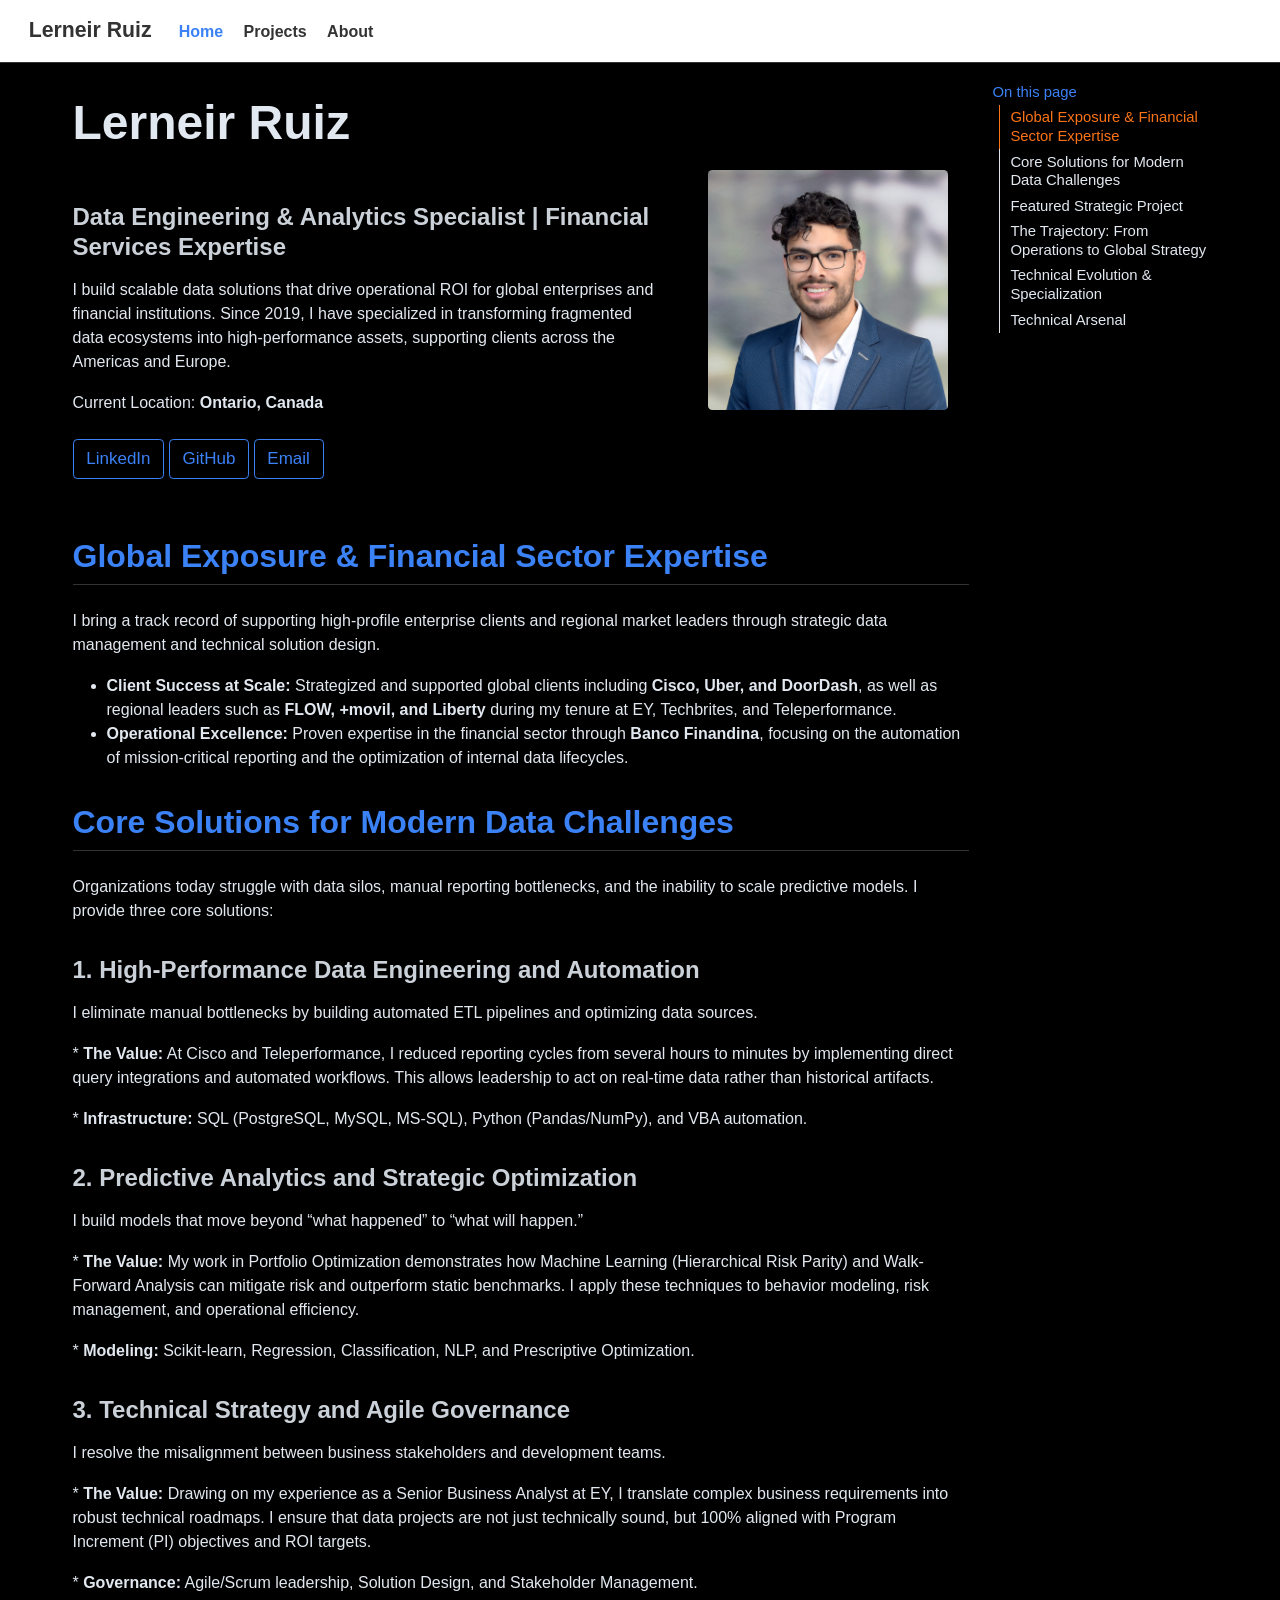
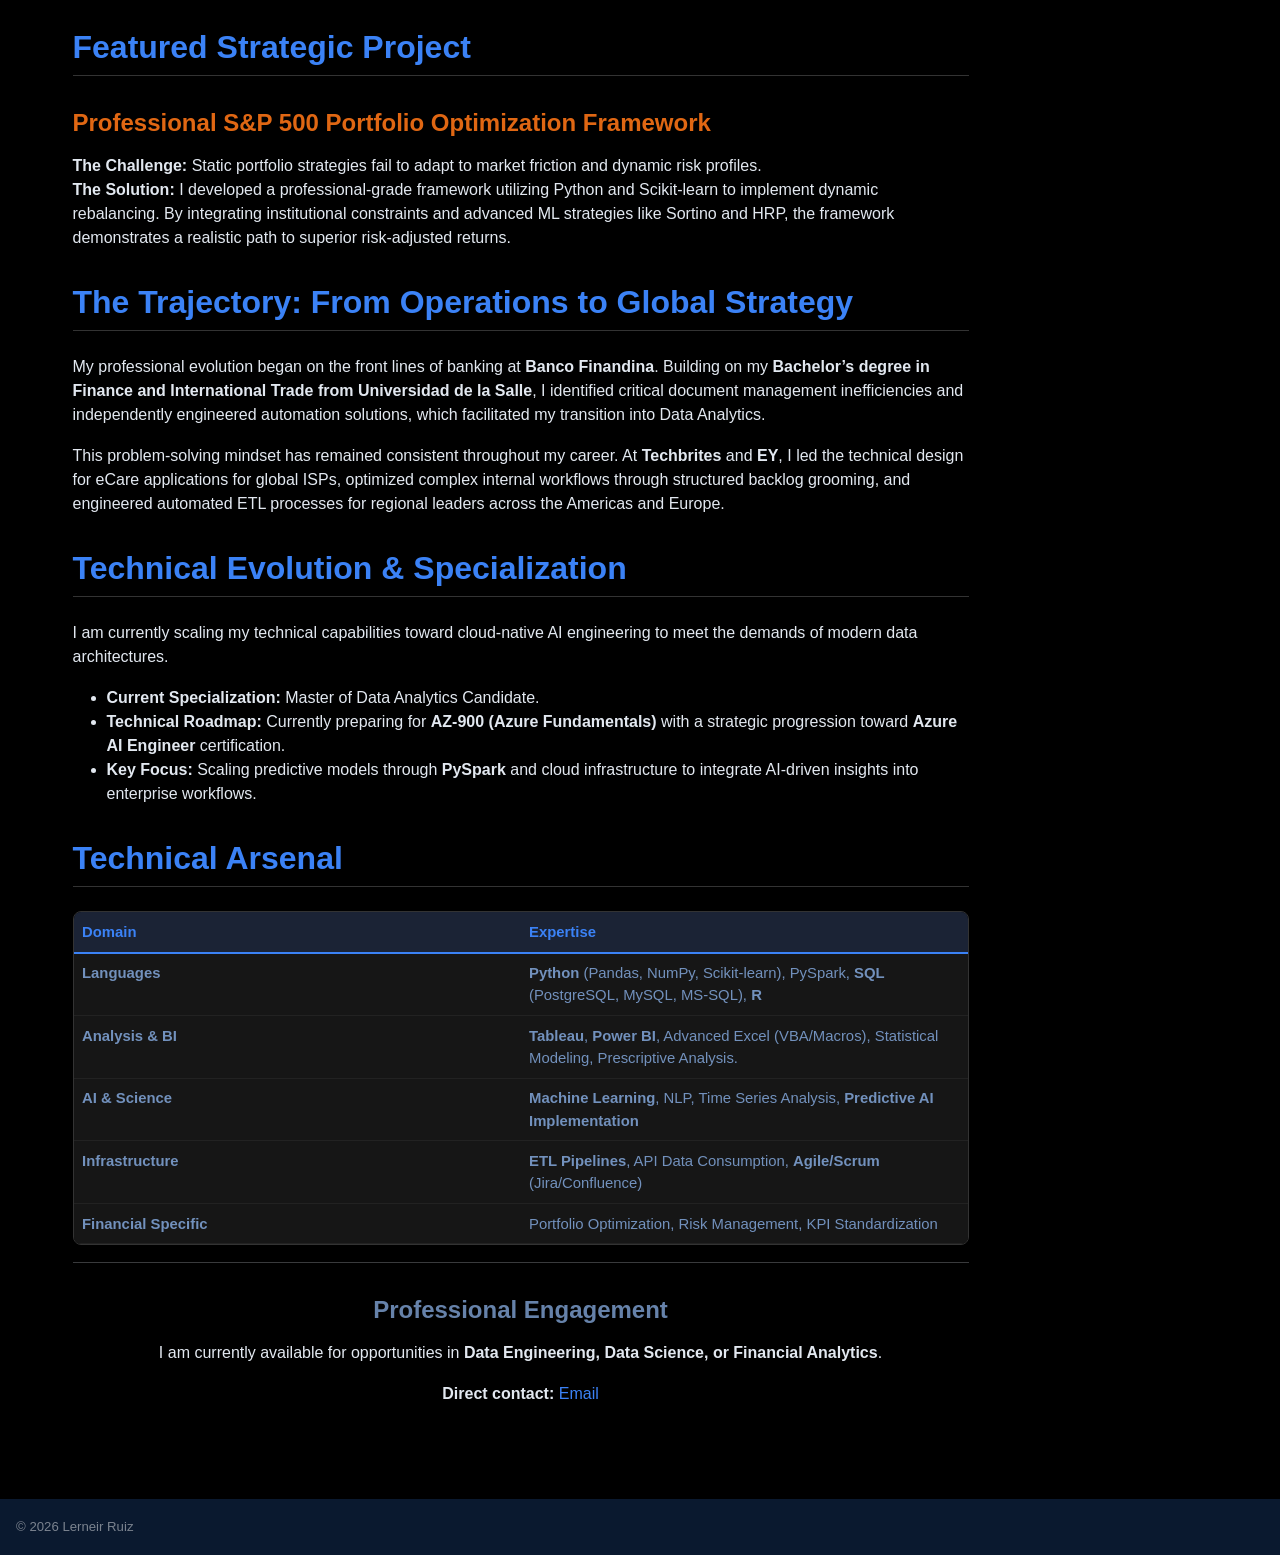
==== commit 761b983f: "Built site for gh-pages" ====
--- a/index.html
+++ b/index.html
@@ -40,7 +40,7 @@
 <link href="site_libs/quarto-html/quarto-syntax-highlighting-dark-b758ccaa5987ceb1b75504551e579abf.css" rel="stylesheet" id="quarto-text-highlighting-styles">
 <script src="site_libs/bootstrap/bootstrap.min.js"></script>
 <link href="site_libs/bootstrap/bootstrap-icons.css" rel="stylesheet">
-<link href="site_libs/bootstrap/bootstrap-90b88bb4bf2f123f4418df7eea574577.min.css" rel="stylesheet" append-hash="true" id="quarto-bootstrap" data-mode="dark">
+<link href="site_libs/bootstrap/bootstrap-21cc4195848605214b38c057323cafc6.min.css" rel="stylesheet" append-hash="true" id="quarto-bootstrap" data-mode="dark">
 <script id="quarto-search-options" type="application/json">{
   "location": "navbar",
   "copy-button": false,
@@ -135,12 +135,20 @@
     <h2 id="toc-title">On this page</h2>
    
   <ul>
-  <li><a href="#hello" id="toc-hello" class="nav-link active" data-scroll-target="#hello">Hello!</a></li>
-  <li><a href="#featured-projects" id="toc-featured-projects" class="nav-link" data-scroll-target="#featured-projects">Featured Projects</a>
+  <li><a href="#global-exposure-financial-sector-expertise" id="toc-global-exposure-financial-sector-expertise" class="nav-link active" data-scroll-target="#global-exposure-financial-sector-expertise">Global Exposure &amp; Financial Sector Expertise</a></li>
+  <li><a href="#core-solutions-for-modern-data-challenges" id="toc-core-solutions-for-modern-data-challenges" class="nav-link" data-scroll-target="#core-solutions-for-modern-data-challenges">Core Solutions for Modern Data Challenges</a>
   <ul class="collapse">
-  <li><a href="#professional-sp-500-portfolio-optimization-framework" id="toc-professional-sp-500-portfolio-optimization-framework" class="nav-link" data-scroll-target="#professional-sp-500-portfolio-optimization-framework"><strong>1. Professional S&amp;P 500 Portfolio Optimization Framework</strong></a></li>
+  <li><a href="#high-performance-data-engineering-and-automation" id="toc-high-performance-data-engineering-and-automation" class="nav-link" data-scroll-target="#high-performance-data-engineering-and-automation">1. High-Performance Data Engineering and Automation</a></li>
+  <li><a href="#predictive-analytics-and-strategic-optimization" id="toc-predictive-analytics-and-strategic-optimization" class="nav-link" data-scroll-target="#predictive-analytics-and-strategic-optimization">2. Predictive Analytics and Strategic Optimization</a></li>
+  <li><a href="#technical-strategy-and-agile-governance" id="toc-technical-strategy-and-agile-governance" class="nav-link" data-scroll-target="#technical-strategy-and-agile-governance">3. Technical Strategy and Agile Governance</a></li>
   </ul></li>
-  <li><a href="#technical-skills" id="toc-technical-skills" class="nav-link" data-scroll-target="#technical-skills">Technical Skills</a></li>
+  <li><a href="#featured-strategic-project" id="toc-featured-strategic-project" class="nav-link" data-scroll-target="#featured-strategic-project">Featured Strategic Project</a>
+  <ul class="collapse">
+  <li><a href="#professional-sp-500-portfolio-optimization-framework" id="toc-professional-sp-500-portfolio-optimization-framework" class="nav-link" data-scroll-target="#professional-sp-500-portfolio-optimization-framework"><strong>Professional S&amp;P 500 Portfolio Optimization Framework</strong></a></li>
+  </ul></li>
+  <li><a href="#the-trajectory-from-operations-to-global-strategy" id="toc-the-trajectory-from-operations-to-global-strategy" class="nav-link" data-scroll-target="#the-trajectory-from-operations-to-global-strategy">The Trajectory: From Operations to Global Strategy</a></li>
+  <li><a href="#technical-evolution-specialization" id="toc-technical-evolution-specialization" class="nav-link" data-scroll-target="#technical-evolution-specialization">Technical Evolution &amp; Specialization</a></li>
+  <li><a href="#technical-arsenal" id="toc-technical-arsenal" class="nav-link" data-scroll-target="#technical-arsenal">Technical Arsenal</a></li>
   </ul>
 </nav>
     </div>
@@ -153,32 +161,73 @@
 <div class="grid">
 <section id="lerneir-ruiz" class="level1 g-col-12 g-col-md-8">
 
-<div class="about-links" style="margin-top: 1em; margin-bottom: 2em;">
-<p><a href="https://www.linkedin.com/in/lerneir-ruiz-cifuentes-174350122/" class="btn btn-outline-primary" role="button"> <i class="bi bi-linkedin"></i> LinkedIn </a> <a href="https://github.com/lerneir" class="btn btn-outline-primary" role="button"> <i class="bi bi-github"></i> GitHub </a> <a href="mailto:lerneir@yahoo.com" class="btn btn-outline-primary" role="button"> <i class="bi bi-envelope"></i> Email </a></p>
+<section id="data-engineering-analytics-specialist-financial-services-expertise" class="level3">
+<h3 class="anchored" data-anchor-id="data-engineering-analytics-specialist-financial-services-expertise"><strong>Data Engineering &amp; Analytics Specialist | Financial Services Expertise</strong></h3>
+<p>I build scalable data solutions that drive operational ROI for global enterprises and financial institutions. Since 2019, I have specialized in transforming fragmented data ecosystems into high-performance assets, supporting clients across the Americas and Europe.</p>
+<p>Current Location: <strong>Ontario, Canada</strong></p>
+<div class="about-links" style="margin-top: 1.5em; margin-bottom: 2.5em;">
+<p><a href="https://www.linkedin.com/in/lerneir-ruiz-cifuentes-174350122/" class="btn btn-outline-primary" role="button"> LinkedIn </a> <a href="https://github.com/lerneir" class="btn btn-outline-primary" role="button"> GitHub </a> <a href="mailto:lerneir@yahoo.com" class="btn btn-outline-primary" role="button"> Email </a></p>
 </div>
-<p>I am a <strong>Data &amp; Business Analyst</strong> with a strong background in <strong>Finance and International Trade</strong>, currently based in <strong>Ontario</strong>.</p>
+</section>
 </section>
 <div class="g-col-12 g-col-md-4 text-center">
-<p><img src="profile.jpg" class="rounded-circle img-fluid" style="border: 2px solid #dee2e6;" width="250"></p>
+<p><img src="profile.jpg" class="rounded img-fluid" style="box-shadow: 0 4px 8px rgba(0,0,0,0.1);" width="240"></p>
 </div>
 </div>
-<section id="hello" class="level2">
-<h2 class="anchored" data-anchor-id="hello">Hello!</h2>
-<p>I am pursuing my <strong>Master of Data Analytics</strong> at the University of Niagara Falls Canada (UNFC). My passion lies in bridging the gap between complex data and actionable business strategies. I leverage tools like <strong>Python, SQL, and Tableau</strong> to help organizations optimize portfolios and mitigate risk.</p>
-</section>
-<section id="featured-projects" class="level2">
-<h2 class="anchored" data-anchor-id="featured-projects">Featured Projects</h2>
+<section id="global-exposure-financial-sector-expertise" class="level2">
+<h2 class="anchored" data-anchor-id="global-exposure-financial-sector-expertise">Global Exposure &amp; Financial Sector Expertise</h2>
+<p>I bring a track record of supporting high-profile enterprise clients and regional market leaders through strategic data management and technical solution design.</p>
+<ul>
+<li><strong>Client Success at Scale:</strong> Strategized and supported global clients including <strong>Cisco, Uber, and DoorDash</strong>, as well as regional leaders such as <strong>FLOW, +movil, and Liberty</strong> during my tenure at EY, Techbrites, and Teleperformance.</li>
+<li><strong>Operational Excellence:</strong> Proven expertise in the financial sector through <strong>Banco Finandina</strong>, focusing on the automation of mission-critical reporting and the optimization of internal data lifecycles.</li>
+</ul>
+</section>
+<section id="core-solutions-for-modern-data-challenges" class="level2">
+<h2 class="anchored" data-anchor-id="core-solutions-for-modern-data-challenges">Core Solutions for Modern Data Challenges</h2>
+<p>Organizations today struggle with data silos, manual reporting bottlenecks, and the inability to scale predictive models. I provide three core solutions:</p>
+<section id="high-performance-data-engineering-and-automation" class="level3">
+<h3 class="anchored" data-anchor-id="high-performance-data-engineering-and-automation">1. High-Performance Data Engineering and Automation</h3>
+<p>I eliminate manual bottlenecks by building automated ETL pipelines and optimizing data sources.</p>
+<p>* <strong>The Value:</strong> At Cisco and Teleperformance, I reduced reporting cycles from several hours to minutes by implementing direct query integrations and automated workflows. This allows leadership to act on real-time data rather than historical artifacts.</p>
+<p>* <strong>Infrastructure:</strong> SQL (PostgreSQL, MySQL, MS-SQL), Python (Pandas/NumPy), and VBA automation.</p>
+</section>
+<section id="predictive-analytics-and-strategic-optimization" class="level3">
+<h3 class="anchored" data-anchor-id="predictive-analytics-and-strategic-optimization">2. Predictive Analytics and Strategic Optimization</h3>
+<p>I build models that move beyond “what happened” to “what will happen.”</p>
+<p>* <strong>The Value:</strong> My work in Portfolio Optimization demonstrates how Machine Learning (Hierarchical Risk Parity) and Walk-Forward Analysis can mitigate risk and outperform static benchmarks. I apply these techniques to behavior modeling, risk management, and operational efficiency.</p>
+<p>* <strong>Modeling:</strong> Scikit-learn, Regression, Classification, NLP, and Prescriptive Optimization.</p>
+</section>
+<section id="technical-strategy-and-agile-governance" class="level3">
+<h3 class="anchored" data-anchor-id="technical-strategy-and-agile-governance">3. Technical Strategy and Agile Governance</h3>
+<p>I resolve the misalignment between business stakeholders and development teams.</p>
+<p>* <strong>The Value:</strong> Drawing on my experience as a Senior Business Analyst at EY, I translate complex business requirements into robust technical roadmaps. I ensure that data projects are not just technically sound, but 100% aligned with Program Increment (PI) objectives and ROI targets.</p>
+<p>* <strong>Governance:</strong> Agile/Scrum leadership, Solution Design, and Stakeholder Management.</p>
+</section>
+</section>
+<section id="featured-strategic-project" class="level2">
+<h2 class="anchored" data-anchor-id="featured-strategic-project">Featured Strategic Project</h2>
 <section id="professional-sp-500-portfolio-optimization-framework" class="level3">
-<h3 class="anchored" data-anchor-id="professional-sp-500-portfolio-optimization-framework"><strong>1. <a href="./projects/SP500_Portfolio/notebooks/SP500-Portfolio.html">Professional S&amp;P 500 Portfolio Optimization Framework</a></strong></h3>
-<p><strong>Tools:</strong> Python, Pandas, Machine Learning, Optimization Engines</p>
+<h3 class="anchored" data-anchor-id="professional-sp-500-portfolio-optimization-framework"><a href="./projects/SP500_Portfolio/notebooks/SP500-Portfolio.html"><strong>Professional S&amp;P 500 Portfolio Optimization Framework</strong></a></h3>
+<p><strong>The Challenge:</strong> Static portfolio strategies fail to adapt to market friction and dynamic risk profiles.<br>
+<strong>The Solution:</strong> I developed a professional-grade framework utilizing Python and Scikit-learn to implement dynamic rebalancing. By integrating institutional constraints and advanced ML strategies like Sortino and HRP, the framework demonstrates a realistic path to superior risk-adjusted returns.</p>
+</section>
+</section>
+<section id="the-trajectory-from-operations-to-global-strategy" class="level2">
+<h2 class="anchored" data-anchor-id="the-trajectory-from-operations-to-global-strategy">The Trajectory: From Operations to Global Strategy</h2>
+<p>My professional evolution began on the front lines of banking at <strong>Banco Finandina</strong>. Building on my <strong>Bachelor’s degree in Finance and International Trade from Universidad de la Salle</strong>, I identified critical document management inefficiencies and independently engineered automation solutions, which facilitated my transition into Data Analytics.</p>
+<p>This problem-solving mindset has remained consistent throughout my career. At <strong>Techbrites</strong> and <strong>EY</strong>, I led the technical design for eCare applications for global ISPs, optimized complex internal workflows through structured backlog grooming, and engineered automated ETL processes for regional leaders across the Americas and Europe.</p>
+</section>
+<section id="technical-evolution-specialization" class="level2">
+<h2 class="anchored" data-anchor-id="technical-evolution-specialization">Technical Evolution &amp; Specialization</h2>
+<p>I am currently scaling my technical capabilities toward cloud-native AI engineering to meet the demands of modern data architectures.</p>
 <ul>
-<li><strong>Objective:</strong> Implemented a professional-grade Walk-Forward Portfolio Optimization system comparing Sharpe, Sortino, and HRP (Machine learning) strategies.</li>
-<li><strong>Value:</strong> Demonstrates how dynamic rebalancing and institutional constraints (like 25% max weights and transaction friction) can significantly outperform static benchmarks while maintaining a realistic risk profile for actual capital deployment.</li>
+<li><strong>Current Specialization:</strong> Master of Data Analytics Candidate.</li>
+<li><strong>Technical Roadmap:</strong> Currently preparing for <strong>AZ-900 (Azure Fundamentals)</strong> with a strategic progression toward <strong>Azure AI Engineer</strong> certification.</li>
+<li><strong>Key Focus:</strong> Scaling predictive models through <strong>PySpark</strong> and cloud infrastructure to integrate AI-driven insights into enterprise workflows.</li>
 </ul>
 </section>
-</section>
-<section id="technical-skills" class="level2">
-<h2 class="anchored" data-anchor-id="technical-skills">Technical Skills</h2>
+<section id="technical-arsenal" class="level2">
+<h2 class="anchored" data-anchor-id="technical-arsenal">Technical Arsenal</h2>
 <table class="caption-top table">
 <colgroup>
 <col style="width: 50%">
@@ -187,36 +236,44 @@
 <thead>
 <tr class="header">
 <th style="text-align: left;">Domain</th>
-<th style="text-align: left;">Tools &amp; Technologies</th>
+<th style="text-align: left;">Expertise</th>
 </tr>
 </thead>
 <tbody>
 <tr class="odd">
-<td style="text-align: left;"><strong>Data Analysis</strong></td>
-<td style="text-align: left;">SQL (MySQL, PostgreSQL, MS-SQL), NoSQL (MongoDB), Python (pandas, NumPy, scikit-learn), R (tidyverse)</td>
+<td style="text-align: left;"><strong>Languages</strong></td>
+<td style="text-align: left;"><strong>Python</strong> (Pandas, NumPy, Scikit-learn), PySpark, <strong>SQL</strong> (PostgreSQL, MySQL, MS-SQL), <strong>R</strong></td>
 </tr>
 <tr class="even">
-<td style="text-align: left;"><strong>Data Formats &amp; Integration</strong></td>
-<td style="text-align: left;">JSON, XML, API data consumption, data transformation</td>
+<td style="text-align: left;"><strong>Analysis &amp; BI</strong></td>
+<td style="text-align: left;"><strong>Tableau</strong>, <strong>Power BI</strong>, Advanced Excel (VBA/Macros), Statistical Modeling, Prescriptive Analysis.</td>
 </tr>
 <tr class="odd">
-<td style="text-align: left;"><strong>Data Engineering Fundamentals</strong></td>
-<td style="text-align: left;">ETL pipelines, automation of reporting workflows, data cleaning and transformation</td>
+<td style="text-align: left;"><strong>AI &amp; Science</strong></td>
+<td style="text-align: left;"><strong>Machine Learning</strong>, NLP, Time Series Analysis, <strong>Predictive AI Implementation</strong></td>
 </tr>
 <tr class="even">
-<td style="text-align: left;"><strong>Finance</strong></td>
-<td style="text-align: left;">Portfolio Optimization, Risk Management, Time Series Analysis</td>
+<td style="text-align: left;"><strong>Infrastructure</strong></td>
+<td style="text-align: left;"><strong>ETL Pipelines</strong>, API Data Consumption, <strong>Agile/Scrum</strong> (Jira/Confluence)</td>
 </tr>
 <tr class="odd">
-<td style="text-align: left;"><strong>Visualization</strong></td>
-<td style="text-align: left;">Tableau, Power BI, Matplotlib, Seaborn</td>
-</tr>
-<tr class="even">
-<td style="text-align: left;"><strong>Machine Learning</strong></td>
-<td style="text-align: left;">Scikit-learn, Regression, Classification Models</td>
+<td style="text-align: left;"><strong>Financial Specific</strong></td>
+<td style="text-align: left;">Portfolio Optimization, Risk Management, KPI Standardization</td>
 </tr>
 </tbody>
 </table>
+<hr>
+<div class="text-center">
+<p></p><h3 style="font-weight: 700; color: #7291bd;" class="anchored"><p></p>
+Professional Engagement
+</h3>
+<p>
+I am currently available for opportunities in <strong>Data Engineering, Data Science, or Financial Analytics</strong>.
+</p>
+<p>
+<strong>Direct contact:</strong> <a href="mailto:lerneir@yahoo.com" class="btn-outline-primary" role="button"> Email </a>
+</p>
+</div>
 
 
 </section>
--- a/styles.css
+++ b/styles.css
@@ -298,4 +298,53 @@
         padding-left: 16px;
         padding-right: 16px;
     }
-}+}
+
+/* Contenedor principal del footer */
+.nav-footer {
+    display: flex;
+    justify-content: space-between; /* Separa izquierda, centro y derecha */
+    align-items: center;
+    flex-wrap: wrap; /* Permite que los elementos bajen si no caben */
+    padding: 8px;
+    gap: 8px; /* Espacio entre elementos cuando se apilen */
+  }
+  
+  /* Ajustes para los bloques internos */
+  .nav-footer-left, 
+  .nav-footer-center, 
+  .nav-footer-right {
+    flex: 1; /* Hace que cada sección ocupe el mismo espacio */
+    min-width: 120px; /* Evita que se compriman demasiado */
+  }
+  
+  /* Alineación de los iconos */
+  .footer-items {
+    display: flex;
+    justify-content: flex-end; /* Iconos a la derecha en PC */
+    margin: 0;
+    padding: 0;
+    gap: 16px;
+  }
+  
+  /* --- RESPONSIVIDAD PARA MÓVILES --- */
+  @media (max-width: 768px) {
+    .nav-footer {
+      flex-direction: row; /* Apila los elementos verticalmente */
+      text-align: center;    /* Centra el texto */
+    }
+  
+    .nav-footer-right .footer-items {
+      justify-content: center; /* Centra los iconos en móvil */
+    }
+    
+    .nav-footer-center {
+      display: none; /* Opcional: oculta el div vacío central en móvil */
+    }
+    .footer-items {
+    display: flex;
+    justify-content: flex-end; /* Iconos a la derecha en PC */
+    margin: 0;
+    padding: 0;
+    }
+    }
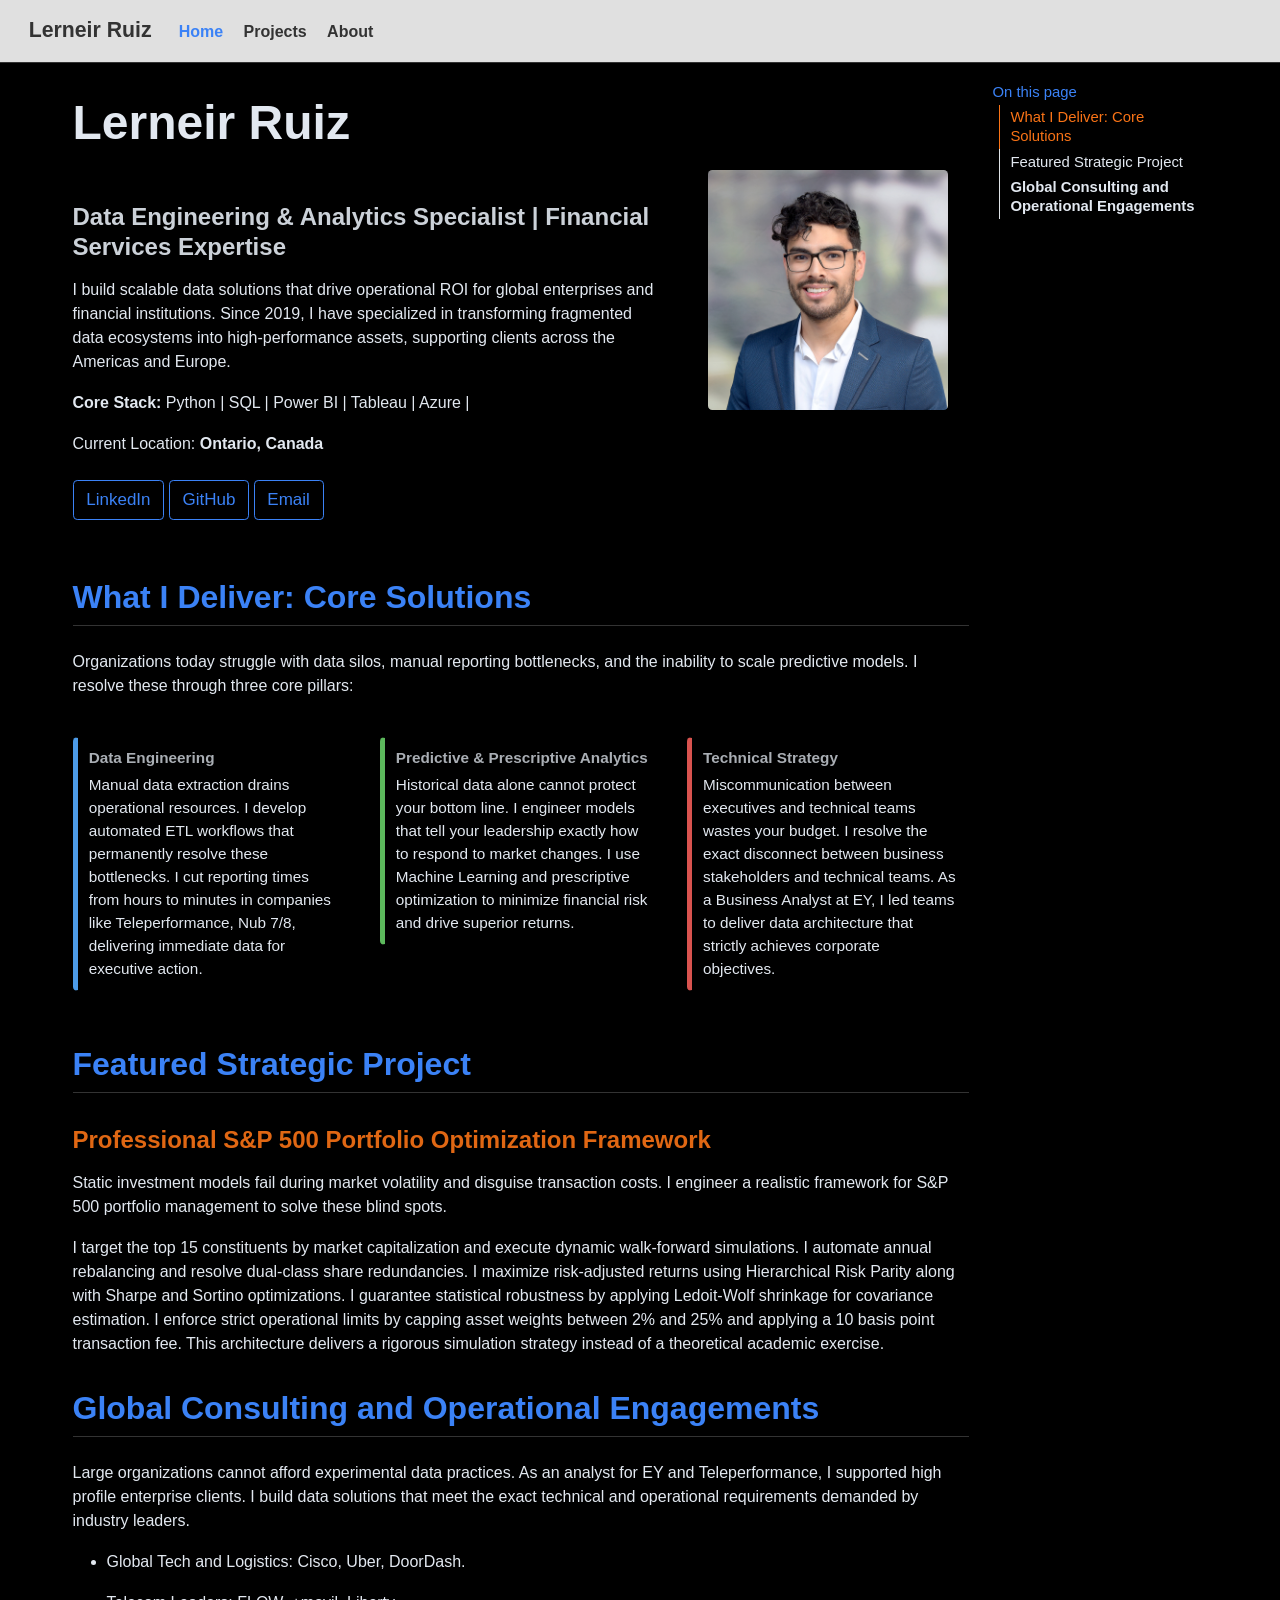
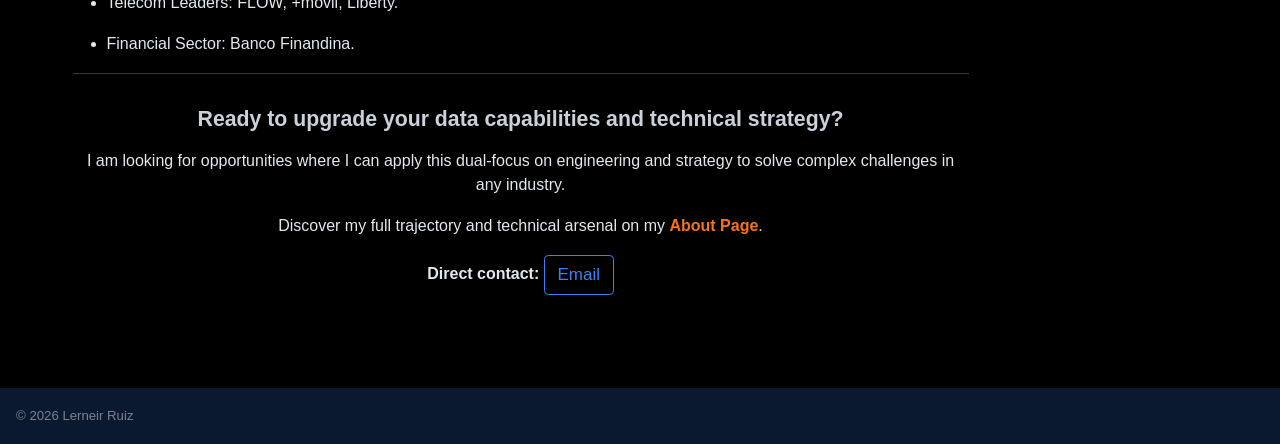
==== commit 69d8460e: "Built site for gh-pages" ====
--- a/index.html
+++ b/index.html
@@ -40,7 +40,7 @@
 <link href="site_libs/quarto-html/quarto-syntax-highlighting-dark-b758ccaa5987ceb1b75504551e579abf.css" rel="stylesheet" id="quarto-text-highlighting-styles">
 <script src="site_libs/bootstrap/bootstrap.min.js"></script>
 <link href="site_libs/bootstrap/bootstrap-icons.css" rel="stylesheet">
-<link href="site_libs/bootstrap/bootstrap-21cc4195848605214b38c057323cafc6.min.css" rel="stylesheet" append-hash="true" id="quarto-bootstrap" data-mode="dark">
+<link href="site_libs/bootstrap/bootstrap-c56ea303742ede86fa074ad413b0daa5.min.css" rel="stylesheet" append-hash="true" id="quarto-bootstrap" data-mode="dark">
 <script id="quarto-search-options" type="application/json">{
   "location": "navbar",
   "copy-button": false,
@@ -135,20 +135,12 @@
     <h2 id="toc-title">On this page</h2>
    
   <ul>
-  <li><a href="#global-exposure-financial-sector-expertise" id="toc-global-exposure-financial-sector-expertise" class="nav-link active" data-scroll-target="#global-exposure-financial-sector-expertise">Global Exposure &amp; Financial Sector Expertise</a></li>
-  <li><a href="#core-solutions-for-modern-data-challenges" id="toc-core-solutions-for-modern-data-challenges" class="nav-link" data-scroll-target="#core-solutions-for-modern-data-challenges">Core Solutions for Modern Data Challenges</a>
-  <ul class="collapse">
-  <li><a href="#high-performance-data-engineering-and-automation" id="toc-high-performance-data-engineering-and-automation" class="nav-link" data-scroll-target="#high-performance-data-engineering-and-automation">1. High-Performance Data Engineering and Automation</a></li>
-  <li><a href="#predictive-analytics-and-strategic-optimization" id="toc-predictive-analytics-and-strategic-optimization" class="nav-link" data-scroll-target="#predictive-analytics-and-strategic-optimization">2. Predictive Analytics and Strategic Optimization</a></li>
-  <li><a href="#technical-strategy-and-agile-governance" id="toc-technical-strategy-and-agile-governance" class="nav-link" data-scroll-target="#technical-strategy-and-agile-governance">3. Technical Strategy and Agile Governance</a></li>
-  </ul></li>
+  <li><a href="#what-i-deliver-core-solutions" id="toc-what-i-deliver-core-solutions" class="nav-link active" data-scroll-target="#what-i-deliver-core-solutions">What I Deliver: Core Solutions</a></li>
   <li><a href="#featured-strategic-project" id="toc-featured-strategic-project" class="nav-link" data-scroll-target="#featured-strategic-project">Featured Strategic Project</a>
   <ul class="collapse">
   <li><a href="#professional-sp-500-portfolio-optimization-framework" id="toc-professional-sp-500-portfolio-optimization-framework" class="nav-link" data-scroll-target="#professional-sp-500-portfolio-optimization-framework"><strong>Professional S&amp;P 500 Portfolio Optimization Framework</strong></a></li>
   </ul></li>
-  <li><a href="#the-trajectory-from-operations-to-global-strategy" id="toc-the-trajectory-from-operations-to-global-strategy" class="nav-link" data-scroll-target="#the-trajectory-from-operations-to-global-strategy">The Trajectory: From Operations to Global Strategy</a></li>
-  <li><a href="#technical-evolution-specialization" id="toc-technical-evolution-specialization" class="nav-link" data-scroll-target="#technical-evolution-specialization">Technical Evolution &amp; Specialization</a></li>
-  <li><a href="#technical-arsenal" id="toc-technical-arsenal" class="nav-link" data-scroll-target="#technical-arsenal">Technical Arsenal</a></li>
+  <li><a href="#global-consulting-and-operational-engagements" id="toc-global-consulting-and-operational-engagements" class="nav-link" data-scroll-target="#global-consulting-and-operational-engagements"><strong>Global Consulting and Operational Engagements</strong></a></li>
   </ul>
 </nav>
     </div>
@@ -164,6 +156,7 @@
 <section id="data-engineering-analytics-specialist-financial-services-expertise" class="level3">
 <h3 class="anchored" data-anchor-id="data-engineering-analytics-specialist-financial-services-expertise"><strong>Data Engineering &amp; Analytics Specialist | Financial Services Expertise</strong></h3>
 <p>I build scalable data solutions that drive operational ROI for global enterprises and financial institutions. Since 2019, I have specialized in transforming fragmented data ecosystems into high-performance assets, supporting clients across the Americas and Europe.</p>
+<p><strong>Core Stack:</strong> Python | SQL | Power BI | Tableau | Azure |</p>
 <p>Current Location: <strong>Ontario, Canada</strong></p>
 <div class="about-links" style="margin-top: 1.5em; margin-bottom: 2.5em;">
 <p><a href="https://www.linkedin.com/in/lerneir-ruiz-cifuentes-174350122/" class="btn btn-outline-primary" role="button"> LinkedIn </a> <a href="https://github.com/lerneir" class="btn btn-outline-primary" role="button"> GitHub </a> <a href="mailto:lerneir@yahoo.com" class="btn btn-outline-primary" role="button"> Email </a></p>
@@ -174,104 +167,86 @@
 <p><img src="profile.jpg" class="rounded img-fluid" style="box-shadow: 0 4px 8px rgba(0,0,0,0.1);" width="240"></p>
 </div>
 </div>
-<section id="global-exposure-financial-sector-expertise" class="level2">
-<h2 class="anchored" data-anchor-id="global-exposure-financial-sector-expertise">Global Exposure &amp; Financial Sector Expertise</h2>
-<p>I bring a track record of supporting high-profile enterprise clients and regional market leaders through strategic data management and technical solution design.</p>
-<ul>
-<li><strong>Client Success at Scale:</strong> Strategized and supported global clients including <strong>Cisco, Uber, and DoorDash</strong>, as well as regional leaders such as <strong>FLOW, +movil, and Liberty</strong> during my tenure at EY, Techbrites, and Teleperformance.</li>
-<li><strong>Operational Excellence:</strong> Proven expertise in the financial sector through <strong>Banco Finandina</strong>, focusing on the automation of mission-critical reporting and the optimization of internal data lifecycles.</li>
-</ul>
-</section>
-<section id="core-solutions-for-modern-data-challenges" class="level2">
-<h2 class="anchored" data-anchor-id="core-solutions-for-modern-data-challenges">Core Solutions for Modern Data Challenges</h2>
-<p>Organizations today struggle with data silos, manual reporting bottlenecks, and the inability to scale predictive models. I provide three core solutions:</p>
-<section id="high-performance-data-engineering-and-automation" class="level3">
-<h3 class="anchored" data-anchor-id="high-performance-data-engineering-and-automation">1. High-Performance Data Engineering and Automation</h3>
-<p>I eliminate manual bottlenecks by building automated ETL pipelines and optimizing data sources.</p>
-<p>* <strong>The Value:</strong> At Cisco and Teleperformance, I reduced reporting cycles from several hours to minutes by implementing direct query integrations and automated workflows. This allows leadership to act on real-time data rather than historical artifacts.</p>
-<p>* <strong>Infrastructure:</strong> SQL (PostgreSQL, MySQL, MS-SQL), Python (Pandas/NumPy), and VBA automation.</p>
-</section>
-<section id="predictive-analytics-and-strategic-optimization" class="level3">
-<h3 class="anchored" data-anchor-id="predictive-analytics-and-strategic-optimization">2. Predictive Analytics and Strategic Optimization</h3>
-<p>I build models that move beyond “what happened” to “what will happen.”</p>
-<p>* <strong>The Value:</strong> My work in Portfolio Optimization demonstrates how Machine Learning (Hierarchical Risk Parity) and Walk-Forward Analysis can mitigate risk and outperform static benchmarks. I apply these techniques to behavior modeling, risk management, and operational efficiency.</p>
-<p>* <strong>Modeling:</strong> Scikit-learn, Regression, Classification, NLP, and Prescriptive Optimization.</p>
-</section>
-<section id="technical-strategy-and-agile-governance" class="level3">
-<h3 class="anchored" data-anchor-id="technical-strategy-and-agile-governance">3. Technical Strategy and Agile Governance</h3>
-<p>I resolve the misalignment between business stakeholders and development teams.</p>
-<p>* <strong>The Value:</strong> Drawing on my experience as a Senior Business Analyst at EY, I translate complex business requirements into robust technical roadmaps. I ensure that data projects are not just technically sound, but 100% aligned with Program Increment (PI) objectives and ROI targets.</p>
-<p>* <strong>Governance:</strong> Agile/Scrum leadership, Solution Design, and Stakeholder Management.</p>
-</section>
+<section id="what-i-deliver-core-solutions" class="level2">
+<h2 class="anchored" data-anchor-id="what-i-deliver-core-solutions">What I Deliver: Core Solutions</h2>
+<p>Organizations today struggle with data silos, manual reporting bottlenecks, and the inability to scale predictive models. I resolve these through three core pillars:</p>
+<div class="grid">
+<div class="g-col-12 g-col-md-4">
+<div class="callout callout-style-simple callout-note no-icon callout-titled">
+<div class="callout-header d-flex align-content-center">
+<div class="callout-icon-container">
+<i class="callout-icon no-icon"></i>
+</div>
+<div class="callout-title-container flex-fill">
+<span class="screen-reader-only">Note</span>Data Engineering
+</div>
+</div>
+<div class="callout-body-container callout-body">
+<p>Manual data extraction drains operational resources. I develop automated ETL workflows that permanently resolve these bottlenecks. I cut reporting times from hours to minutes in companies like Teleperformance, Nub 7/8, delivering immediate data for executive action.</p>
+</div>
+</div>
+</div>
+<div class="g-col-12 g-col-md-4">
+<div class="callout callout-style-simple callout-tip no-icon callout-titled">
+<div class="callout-header d-flex align-content-center">
+<div class="callout-icon-container">
+<i class="callout-icon no-icon"></i>
+</div>
+<div class="callout-title-container flex-fill">
+<span class="screen-reader-only">Tip</span>Predictive &amp; Prescriptive Analytics
+</div>
+</div>
+<div class="callout-body-container callout-body">
+<p>Historical data alone cannot protect your bottom line. I engineer models that tell your leadership exactly how to respond to market changes. I use Machine Learning and prescriptive optimization to minimize financial risk and drive superior returns.</p>
+</div>
+</div>
+</div>
+<div class="g-col-12 g-col-md-4">
+<div class="callout callout-style-simple callout-important no-icon callout-titled">
+<div class="callout-header d-flex align-content-center">
+<div class="callout-icon-container">
+<i class="callout-icon no-icon"></i>
+</div>
+<div class="callout-title-container flex-fill">
+<span class="screen-reader-only">Important</span>Technical Strategy
+</div>
+</div>
+<div class="callout-body-container callout-body">
+<p>Miscommunication between executives and technical teams wastes your budget. I resolve the exact disconnect between business stakeholders and technical teams. As a Business Analyst at EY, I led teams to deliver data architecture that strictly achieves corporate objectives.</p>
+</div>
+</div>
+</div>
+</div>
 </section>
 <section id="featured-strategic-project" class="level2">
 <h2 class="anchored" data-anchor-id="featured-strategic-project">Featured Strategic Project</h2>
 <section id="professional-sp-500-portfolio-optimization-framework" class="level3">
 <h3 class="anchored" data-anchor-id="professional-sp-500-portfolio-optimization-framework"><a href="./projects/SP500_Portfolio/notebooks/SP500-Portfolio.html"><strong>Professional S&amp;P 500 Portfolio Optimization Framework</strong></a></h3>
-<p><strong>The Challenge:</strong> Static portfolio strategies fail to adapt to market friction and dynamic risk profiles.<br>
-<strong>The Solution:</strong> I developed a professional-grade framework utilizing Python and Scikit-learn to implement dynamic rebalancing. By integrating institutional constraints and advanced ML strategies like Sortino and HRP, the framework demonstrates a realistic path to superior risk-adjusted returns.</p>
+<p>Static investment models fail during market volatility and disguise transaction costs. I engineer a realistic framework for S&amp;P 500 portfolio management to solve these blind spots.</p>
+<p>I target the top 15 constituents by market capitalization and execute dynamic walk-forward simulations. I automate annual rebalancing and resolve dual-class share redundancies. I maximize risk-adjusted returns using Hierarchical Risk Parity along with Sharpe and Sortino optimizations. I guarantee statistical robustness by applying Ledoit-Wolf shrinkage for covariance estimation. I enforce strict operational limits by capping asset weights between 2% and 25% and applying a 10 basis point transaction fee. This architecture delivers a rigorous simulation strategy instead of a theoretical academic exercise.</p>
 </section>
 </section>
-<section id="the-trajectory-from-operations-to-global-strategy" class="level2">
-<h2 class="anchored" data-anchor-id="the-trajectory-from-operations-to-global-strategy">The Trajectory: From Operations to Global Strategy</h2>
-<p>My professional evolution began on the front lines of banking at <strong>Banco Finandina</strong>. Building on my <strong>Bachelor’s degree in Finance and International Trade from Universidad de la Salle</strong>, I identified critical document management inefficiencies and independently engineered automation solutions, which facilitated my transition into Data Analytics.</p>
-<p>This problem-solving mindset has remained consistent throughout my career. At <strong>Techbrites</strong> and <strong>EY</strong>, I led the technical design for eCare applications for global ISPs, optimized complex internal workflows through structured backlog grooming, and engineered automated ETL processes for regional leaders across the Americas and Europe.</p>
-</section>
-<section id="technical-evolution-specialization" class="level2">
-<h2 class="anchored" data-anchor-id="technical-evolution-specialization">Technical Evolution &amp; Specialization</h2>
-<p>I am currently scaling my technical capabilities toward cloud-native AI engineering to meet the demands of modern data architectures.</p>
+<section id="global-consulting-and-operational-engagements" class="level2">
+<h2 class="anchored" data-anchor-id="global-consulting-and-operational-engagements"><strong>Global Consulting and Operational Engagements</strong></h2>
+<p>Large organizations cannot afford experimental data practices. As an analyst for EY and Teleperformance, I supported high profile enterprise clients. I build data solutions that meet the exact technical and operational requirements demanded by industry leaders.</p>
 <ul>
-<li><strong>Current Specialization:</strong> Master of Data Analytics Candidate.</li>
-<li><strong>Technical Roadmap:</strong> Currently preparing for <strong>AZ-900 (Azure Fundamentals)</strong> with a strategic progression toward <strong>Azure AI Engineer</strong> certification.</li>
-<li><strong>Key Focus:</strong> Scaling predictive models through <strong>PySpark</strong> and cloud infrastructure to integrate AI-driven insights into enterprise workflows.</li>
+<li><p>Global Tech and Logistics: Cisco, Uber, DoorDash.</p></li>
+<li><p>Telecom Leaders: FLOW, +movil, Liberty.</p></li>
+<li><p>Financial Sector: Banco Finandina.</p></li>
 </ul>
-</section>
-<section id="technical-arsenal" class="level2">
-<h2 class="anchored" data-anchor-id="technical-arsenal">Technical Arsenal</h2>
-<table class="caption-top table">
-<colgroup>
-<col style="width: 50%">
-<col style="width: 50%">
-</colgroup>
-<thead>
-<tr class="header">
-<th style="text-align: left;">Domain</th>
-<th style="text-align: left;">Expertise</th>
-</tr>
-</thead>
-<tbody>
-<tr class="odd">
-<td style="text-align: left;"><strong>Languages</strong></td>
-<td style="text-align: left;"><strong>Python</strong> (Pandas, NumPy, Scikit-learn), PySpark, <strong>SQL</strong> (PostgreSQL, MySQL, MS-SQL), <strong>R</strong></td>
-</tr>
-<tr class="even">
-<td style="text-align: left;"><strong>Analysis &amp; BI</strong></td>
-<td style="text-align: left;"><strong>Tableau</strong>, <strong>Power BI</strong>, Advanced Excel (VBA/Macros), Statistical Modeling, Prescriptive Analysis.</td>
-</tr>
-<tr class="odd">
-<td style="text-align: left;"><strong>AI &amp; Science</strong></td>
-<td style="text-align: left;"><strong>Machine Learning</strong>, NLP, Time Series Analysis, <strong>Predictive AI Implementation</strong></td>
-</tr>
-<tr class="even">
-<td style="text-align: left;"><strong>Infrastructure</strong></td>
-<td style="text-align: left;"><strong>ETL Pipelines</strong>, API Data Consumption, <strong>Agile/Scrum</strong> (Jira/Confluence)</td>
-</tr>
-<tr class="odd">
-<td style="text-align: left;"><strong>Financial Specific</strong></td>
-<td style="text-align: left;">Portfolio Optimization, Risk Management, KPI Standardization</td>
-</tr>
-</tbody>
-</table>
 <hr>
-<div class="text-center">
-<p></p><h3 style="font-weight: 700; color: #7291bd;" class="anchored"><p></p>
-Professional Engagement
-</h3>
+<div class="card-text-center">
+<h4 class="anchored">
+Ready to upgrade your data capabilities and technical strategy?
+</h4>
 <p>
-I am currently available for opportunities in <strong>Data Engineering, Data Science, or Financial Analytics</strong>.
+I am looking for opportunities where I can apply this dual-focus on engineering and strategy to solve complex challenges in any industry.
 </p>
 <p>
-<strong>Direct contact:</strong> <a href="mailto:lerneir@yahoo.com" class="btn-outline-primary" role="button"> Email </a>
+Discover my full trajectory and technical arsenal on my <a href="about/"><strong>About Page</strong></a>.
+</p>
+<p>
+<strong>Direct contact:</strong> <a href="mailto:lerneir@yahoo.com" class="btn btn-outline-primary" role="button"> Email </a>
 </p>
 </div>
 
--- a/styles.css
+++ b/styles.css
@@ -2,21 +2,27 @@
    1. VARIABLES Y CONFIGURACIÓN BASE (Regla 8px intacta)
    ========================================================================== */
 :root {
-    --bg-dark: #000000;        
-    --bg-card: #0a0a0a;        
-    --text-main: #e2e8f0;      
-    --text-muted: #7291bd;     
-    --primary-blue: #3b82f6;   
-    --accent-orange: #f97316; 
-    --code-text:#f8f8f2;
-    
+    --bg-dark: #000000;
+    --bg-card: #0f2537;
+    --text-main: #e2e8f0;
+    --text-muted: #7291bd;
+    --primary-blue: #3b82f6;
+    --accent-orange: #f97316;
+    --code-text: #f8f8f2;
+
     /* Variables de Espaciado (Regla 8px) */
-    --space-xs: 4px;   /* 0.5x */
-    --space-sm: 8px;   /* 1x */
-    --space-md: 16px;  /* 2x */
-    --space-lg: 24px;  /* 3x */
-    --space-xl: 32px;  /* 4x */
-    --space-xxl: 48px; /* 6x */
+    --space-xs: 4px;
+    /* 0.5x */
+    --space-sm: 8px;
+    /* 1x */
+    --space-md: 16px;
+    /* 2x */
+    --space-lg: 24px;
+    /* 3x */
+    --space-xl: 32px;
+    /* 4x */
+    --space-xxl: 48px;
+    /* 6x */
 }
 
 /* --- ESTILOS GENERALES --- */
@@ -24,46 +30,61 @@
     background-color: var(--bg-dark);
     color: var(--text-main);
     font-family: 'Segoe UI', Roboto, Helvetica, Arial, sans-serif;
-    font-size: 16px; 
-    line-height: 1.5; 
+    font-size: 16px;
+    line-height: 1.5;
     margin: 0;
     padding: 0;
 }
 
 /* Contenedor principal para layouts 'full' */
-.column-page, .column-body, .main-container {
-    max-width: 1200px; /* Ampliado ligeramente para el diseño horizontal */
+.column-page,
+.column-body,
+.main-container {
+    max-width: 1200px;
+    /* Ampliado ligeramente para el diseño horizontal */
     margin: 0 auto;
-    padding: 0 var(--space-lg); /* 24px a los lados */
+    padding: 0 var(--space-lg);
+    /* 24px a los lados */
 }
 
 /* ==========================================================================
    2. TIPOGRAFÍA
    ========================================================================== */
-h1, h2, h3, h4 {
+h1,
+h2,
+h3,
+h4 {
     font-weight: 700;
-    margin-top: var(--space-xl); /* 32px */
-    margin-bottom: var(--space-md); /* 16px */
-    line-height: 1.25; 
+    margin-top: var(--space-xl);
+    /* 32px */
+    margin-bottom: var(--space-md);
+    /* 16px */
+    line-height: 1.25;
 }
 
 h1 {
-    font-size: 48px; /* 6x8 */
+    font-size: 48px;
+    /* 6x8 */
     color: var(--text-main);
-    border-bottom: none; /* Quitamos borde del h1 en Solana para limpieza */
+    border-bottom: none;
+    /* Quitamos borde del h1 en Solana para limpieza */
     margin-bottom: var(--space-sm);
 }
 
 h2 {
-    font-size: 32px; /* 4x8 */
+    font-size: 32px;
+    /* 4x8 */
     color: var(--primary-blue);
-    margin-bottom: var(--space-lg); /* 24px */
-    border-bottom: 1px solid #333; /* Separador sutil */
+    margin-bottom: var(--space-lg);
+    /* 24px */
+    border-bottom: 1px solid #333;
+    /* Separador sutil */
     padding-bottom: var(--space-sm);
 }
 
 h3 {
-    font-size: 24px; /* 3x8 */
+    font-size: 24px;
+    /* 3x8 */
     color: var(--text-main);
 }
 
@@ -87,46 +108,57 @@
 /* Contenedor principal del Hero */
 .quarto-about-solana {
     display: flex;
-    flex-direction: row-reverse; /* Foto derecha, Texto izquierda */
+    flex-direction: row-reverse;
+    /* Foto derecha, Texto izquierda */
     align-items: center;
     justify-content: space-between;
-    
+
     margin-top: var(--space-xl);
-    margin-bottom: var(--space-xxl); /* 48px de separación con los proyectos */
+    margin-bottom: var(--space-xxl);
+    /* 48px de separación con los proyectos */
     padding-bottom: var(--space-xl);
-    border-bottom: 1px solid #333; /* Línea divisoria elegante */
+    border-bottom: 1px solid #333;
+    /* Línea divisoria elegante */
 }
 
 /* Columna de Texto (Izquierda) */
 .about-entity {
-    flex: 1; /* Toma el espacio disponible */
-    border-right: none; /* Eliminamos el borde de trestles */
-    padding-right: var(--space-xl); /* Espacio contra la foto */
+    flex: 1;
+    /* Toma el espacio disponible */
+    border-right: none;
+    /* Eliminamos el borde de trestles */
+    padding-right: var(--space-xl);
+    /* Espacio contra la foto */
     text-align: left;
 }
 
 /* Columna de Imagen (Derecha) */
 .about-image {
-    flex: 0 0 auto; /* No se estira */
+    flex: 0 0 auto;
+    /* No se estira */
     margin-left: var(--space-lg);
 }
 
 /* Ajuste específico para la foto */
 .about-image img {
-    border: 2px solid var(--primary-blue); /* Borde sutil azul */
-    padding: var(--space-xs); /* Espacio entre foto y borde */
+    border: 2px solid var(--primary-blue);
+    /* Borde sutil azul */
+    padding: var(--space-xs);
+    /* Espacio entre foto y borde */
     background-color: var(--bg-card);
 }
 
 /* Contenido de la bio (debajo del nombre) */
 .about-contents {
-    padding-left: 0; /* Reseteamos padding */
+    padding-left: 0;
+    /* Reseteamos padding */
 }
 
 /* --- BOTONES SOCIALES (Estilo Píldora Limpia) --- */
 .about-links {
     display: flex;
-    gap: var(--space-md); /* 16px entre botones */
+    gap: var(--space-md);
+    /* 16px entre botones */
     margin-top: var(--space-lg);
 }
 
@@ -134,11 +166,13 @@
     color: var(--primary-blue) !important;
     border: 1px solid var(--primary-blue);
     background: transparent;
-    border-radius: 50px; /* Redondeado completo (Píldora) */
-    
-    padding: var(--space-sm) var(--space-lg); /* 8px vertical, 24px horizontal */
-    
-    font-size: 14px; 
+    border-radius: 50px;
+    /* Redondeado completo (Píldora) */
+
+    padding: var(--space-sm) var(--space-lg);
+    /* 8px vertical, 24px horizontal */
+
+    font-size: 14px;
     display: inline-flex;
     align-items: center;
     transition: all 0.3s ease;
@@ -148,22 +182,29 @@
 
 .about-link:hover {
     background-color: var(--primary-blue);
-    color: #000 !important; /* Texto negro sobre azul */
-    box-shadow: 0 0 16px rgba(59, 130, 246, 0.5); /* Glow azul */
-    transform: translateY(-2px); /* Pequeña elevación */
+    color: #000 !important;
+    /* Texto negro sobre azul */
+    box-shadow: 0 0 16px rgba(59, 130, 246, 0.5);
+    /* Glow azul */
+    transform: translateY(-2px);
+    /* Pequeña elevación */
 }
 
 /* ==========================================================================
    4. TARJETAS Y PROYECTOS (Full Width)
    ========================================================================== */
-.category-block, .card, .quarto-grid-item {
+.category-block,
+.card,
+.quarto-grid-item {
     background-color: var(--bg-card);
     border: 1px solid #1f2937;
     border-left: 4px solid var(--primary-blue);
     border-radius: 8px;
-    
-    padding: var(--space-lg); /* 24px */
-    margin-bottom: var(--space-xl); /* 32px */
+
+    padding: var(--space-lg);
+    /* 24px */
+    margin-bottom: var(--space-xl);
+    /* 32px */
 }
 
 /* ==========================================================================
@@ -171,7 +212,8 @@
    ========================================================================== */
 
 /* Forzamos que la tabla y sus celdas tengan fondo oscuro */
-table, .table {
+table,
+.table {
     width: 100%;
     border-collapse: separate;
     border-spacing: 0;
@@ -179,15 +221,18 @@
     border: 1px solid #333;
     border-radius: 8px;
     overflow: hidden;
-    
+
     /* ¡AQUÍ ESTÁ LA SOLUCIÓN! */
-    background-color: var(--bg-card) !important; /* Fuerza fondo oscuro */
-    color: var(--text-muted) !important;         /* Fuerza texto legible */
+    background-color: var(--bg-card) !important;
+    /* Fuerza fondo oscuro */
+    color: var(--text-muted) !important;
+    /* Fuerza texto legible */
 }
 
 /* Encabezados (Header) */
 th {
-    background-color: #0f172a !important; /* Azul muy oscuro */
+    background-color: #0f172a !important;
+    /* Azul muy oscuro */
     color: var(--primary-blue) !important;
     padding: var(--space-md);
     text-align: left;
@@ -197,37 +242,41 @@
 
 /* Celdas del cuerpo (Body) */
 td {
-    background-color: var(--bg-card) !important; /* Fondo oscuro */
-    color: var(--text-muted) !important;         /* Gris claro legible */
+    background-color: var(--bg-card) !important;
+    /* Fondo oscuro */
+    color: var(--text-muted) !important;
+    /* Gris claro legible */
     padding: var(--space-md);
     border-bottom: 1px solid #222;
 }
 
 /* Si Quarto agrega filas alternas (striped), las oscurecemos */
-.table-striped > tbody > tr:nth-of-type(odd) > * {
-    background-color: rgba(255, 255, 255, 0.03) !important; /* Apenas visible */
+.table-striped>tbody>tr:nth-of-type(odd)>* {
+    background-color: rgba(255, 255, 255, 0.03) !important;
+    /* Apenas visible */
     color: var(--text-main) !important;
 }
 
 /* Efecto al pasar el mouse (Hover) para que se vea moderno */
 tr:hover td {
-    background-color: rgba(59, 130, 246, 0.1) !important; /* Azul muy sutil */
+    background-color: rgba(59, 130, 246, 0.1) !important;
+    /* Azul muy sutil */
     color: #ffffff !important;
     transition: background-color 0.3s ease;
 }
 
 /* Bloques de código */
 code {
-    background-color:var(--bg-dark) !important;
+    background-color: var(--bg-dark) !important;
     color: var(--code-text) !important;
     font-family: 'Consolas', monospace;
     padding: var(--space-xs) var(--space-sm);
     border-radius: 4px;
-    
+
 }
 
 pre {
-    background-color:var(--bg-dark) !important;
+    background-color: var(--bg-dark) !important;
     color: #var(--code-text) !important;
     border: 1px solid #333;
     border-radius: 0px;
@@ -236,7 +285,7 @@
 }
 
 .sourceCode.python {
-    background-color:var(--bg-dark) !important;
+    background-color: var(--bg-dark) !important;
 }
 
 /* ==========================================================================
@@ -244,24 +293,30 @@
    ========================================================================== */
 
 @media (max-width: 768px) {
+
     /* 1. EL ENCABEZADO (Foto, Nombre, Redes) -> SE QUEDA CENTRADO */
     .quarto-about-solana {
-        flex-direction: column; /* Apilar verticalmente */
-        align-items: center;    /* Centrar elementos */
-    }
-    
+        flex-direction: column;
+        /* Apilar verticalmente */
+        align-items: center;
+        /* Centrar elementos */
+    }
+
     .about-entity {
-        text-align: center;     /* Centrar nombre y redes */
+        text-align: center;
+        /* Centrar nombre y redes */
         padding-right: 0;
         margin-bottom: var(--space-lg);
-        order: 1;               /* Poner primero la foto/nombre */
+        order: 1;
+        /* Poner primero la foto/nombre */
         width: 100%;
     }
 
     .about-image {
         margin-left: 0;
         margin-bottom: var(--space-md);
-        order: 0;               /* La foto arriba del todo */
+        order: 0;
+        /* La foto arriba del todo */
     }
 
     /* Centrar los botones de redes sociales */
@@ -272,29 +327,44 @@
     }
 
     /* 2. EL CONTENIDO (Biografía, Proyectos, Listas) -> ALINEADO A LA IZQUIERDA */
-    .about-contents, 
-    .about-contents p, 
-    .about-contents h1, 
-    .about-contents h2, 
+    .about-contents,
+    .about-contents p,
+    .about-contents h1,
+    .about-contents h2,
     .about-contents h3 {
-        text-align: left !important; /* Forzar alineación izquierda */
+        text-align: left !important;
+        /* Forzar alineación izquierda */
     }
 
     /* Arreglar las listas (Bullet points) para que no se vean "raras" */
     ul {
         text-align: left !important;
-        padding-left: 20px; /* Dar espacio a la sangría */
+        padding-left: 20px;
+        /* Dar espacio a la sangría */
     }
 
     li {
-        margin-bottom: 8px; /* Separar un poco los ítems */
+        margin-bottom: 8px;
+        /* Separar un poco los ítems */
     }
 
     /* 3. AJUSTES GENERALES */
-    h1 { font-size: 32px; text-align: center; } /* El nombre principal sí centrado */
-    h2 { font-size: 24px; text-align: left !important; }   /* Títulos de sección a la izquierda */
-    
-    body, .column-page, .main-container {
+    h1 {
+        font-size: 32px;
+        text-align: center;
+    }
+
+    /* El nombre principal sí centrado */
+    h2 {
+        font-size: 24px;
+        text-align: left !important;
+    }
+
+    /* Títulos de sección a la izquierda */
+
+    body,
+    .column-page,
+    .main-container {
         padding-left: 16px;
         padding-right: 16px;
     }
@@ -303,48 +373,60 @@
 /* Contenedor principal del footer */
 .nav-footer {
     display: flex;
-    justify-content: space-between; /* Separa izquierda, centro y derecha */
+    justify-content: space-between;
+    /* Separa izquierda, centro y derecha */
     align-items: center;
-    flex-wrap: wrap; /* Permite que los elementos bajen si no caben */
+    flex-wrap: wrap;
+    /* Permite que los elementos bajen si no caben */
     padding: 8px;
-    gap: 8px; /* Espacio entre elementos cuando se apilen */
-  }
-  
-  /* Ajustes para los bloques internos */
-  .nav-footer-left, 
-  .nav-footer-center, 
-  .nav-footer-right {
-    flex: 1; /* Hace que cada sección ocupe el mismo espacio */
-    min-width: 120px; /* Evita que se compriman demasiado */
-  }
-  
-  /* Alineación de los iconos */
-  .footer-items {
+    gap: 8px;
+    /* Espacio entre elementos cuando se apilen */
+}
+
+/* Ajustes para los bloques internos */
+.nav-footer-left,
+.nav-footer-center,
+.nav-footer-right {
+    flex: 1;
+    /* Hace que cada sección ocupe el mismo espacio */
+    min-width: 120px;
+    /* Evita que se compriman demasiado */
+}
+
+/* Alineación de los iconos */
+.footer-items {
     display: flex;
-    justify-content: flex-end; /* Iconos a la derecha en PC */
+    justify-content: flex-end;
+    /* Iconos a la derecha en PC */
     margin: 0;
     padding: 0;
     gap: 16px;
-  }
-  
-  /* --- RESPONSIVIDAD PARA MÓVILES --- */
-  @media (max-width: 768px) {
+}
+
+/* --- RESPONSIVIDAD PARA MÓVILES --- */
+@media (max-width: 768px) {
     .nav-footer {
-      flex-direction: row; /* Apila los elementos verticalmente */
-      text-align: center;    /* Centra el texto */
-    }
-  
+        flex-direction: row;
+        /* Apila los elementos verticalmente */
+        text-align: center;
+        /* Centra el texto */
+    }
+
     .nav-footer-right .footer-items {
-      justify-content: center; /* Centra los iconos en móvil */
-    }
-    
+        justify-content: center;
+        /* Centra los iconos en móvil */
+    }
+
     .nav-footer-center {
-      display: none; /* Opcional: oculta el div vacío central en móvil */
-    }
+        display: none;
+        /* Opcional: oculta el div vacío central en móvil */
+    }
+
     .footer-items {
-    display: flex;
-    justify-content: flex-end; /* Iconos a la derecha en PC */
-    margin: 0;
-    padding: 0;
-    }
-    }+        display: flex;
+        justify-content: flex-end;
+        /* Iconos a la derecha en PC */
+        margin: 0;
+        padding: 0;
+    }
+}
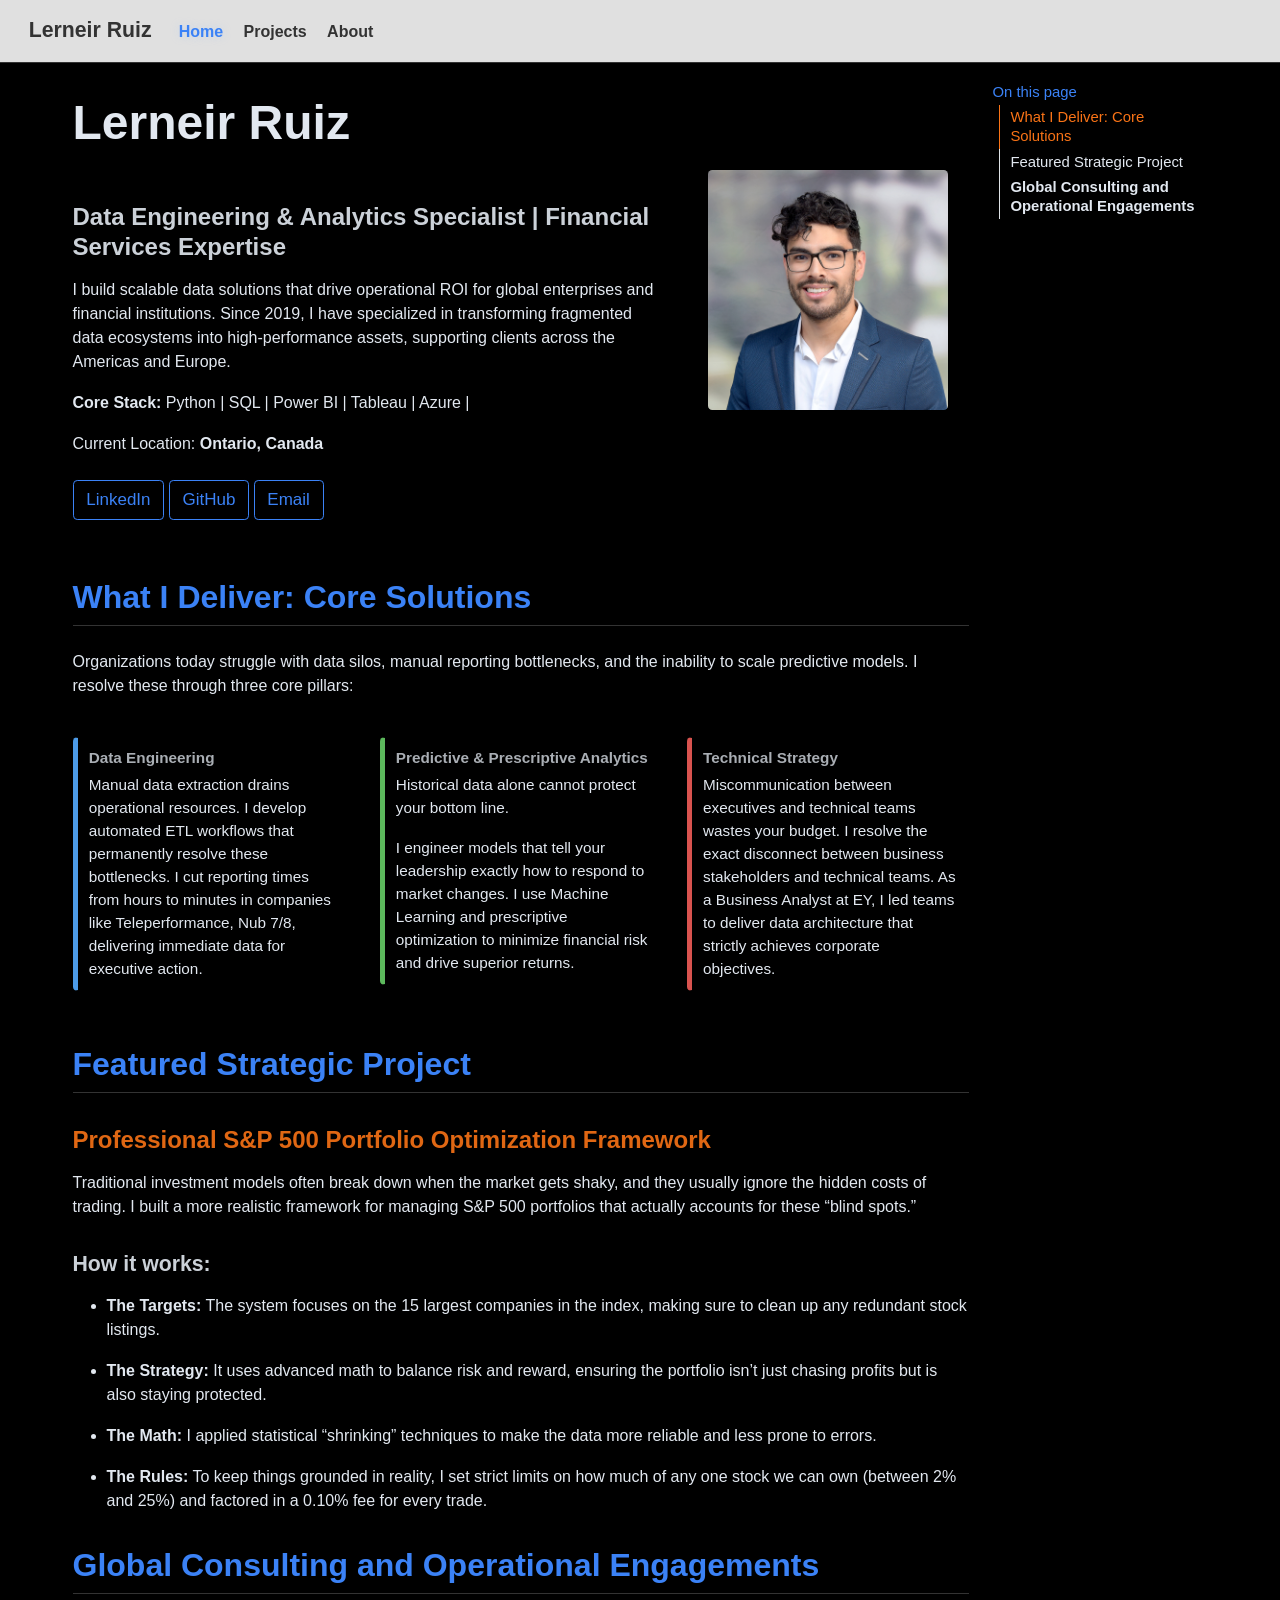
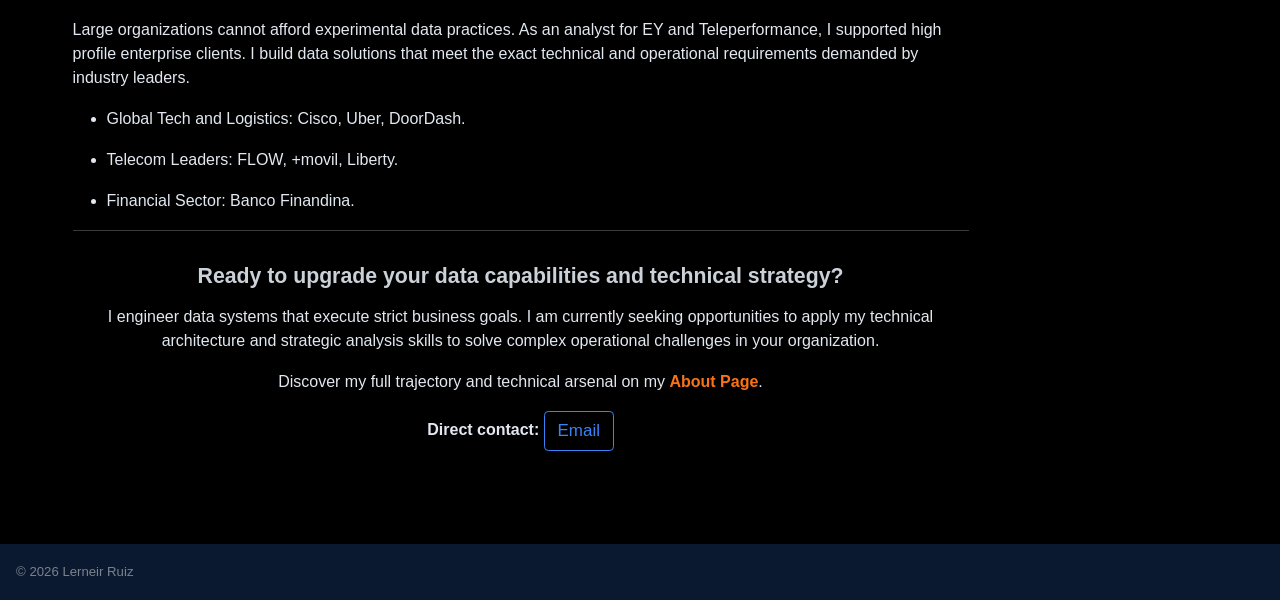
==== commit 3a42d5e1: "Built site for gh-pages" ====
--- a/index.html
+++ b/index.html
@@ -40,7 +40,7 @@
 <link href="site_libs/quarto-html/quarto-syntax-highlighting-dark-b758ccaa5987ceb1b75504551e579abf.css" rel="stylesheet" id="quarto-text-highlighting-styles">
 <script src="site_libs/bootstrap/bootstrap.min.js"></script>
 <link href="site_libs/bootstrap/bootstrap-icons.css" rel="stylesheet">
-<link href="site_libs/bootstrap/bootstrap-c56ea303742ede86fa074ad413b0daa5.min.css" rel="stylesheet" append-hash="true" id="quarto-bootstrap" data-mode="dark">
+<link href="site_libs/bootstrap/bootstrap-1fa056a3724f906df4ee0e6a444fe258.min.css" rel="stylesheet" append-hash="true" id="quarto-bootstrap" data-mode="dark">
 <script id="quarto-search-options" type="application/json">{
   "location": "navbar",
   "copy-button": false,
@@ -197,7 +197,8 @@
 </div>
 </div>
 <div class="callout-body-container callout-body">
-<p>Historical data alone cannot protect your bottom line. I engineer models that tell your leadership exactly how to respond to market changes. I use Machine Learning and prescriptive optimization to minimize financial risk and drive superior returns.</p>
+<p>Historical data alone cannot protect your bottom line.</p>
+<p>I engineer models that tell your leadership exactly how to respond to market changes. I use Machine Learning and prescriptive optimization to minimize financial risk and drive superior returns.</p>
 </div>
 </div>
 </div>
@@ -222,8 +223,16 @@
 <h2 class="anchored" data-anchor-id="featured-strategic-project">Featured Strategic Project</h2>
 <section id="professional-sp-500-portfolio-optimization-framework" class="level3">
 <h3 class="anchored" data-anchor-id="professional-sp-500-portfolio-optimization-framework"><a href="./projects/SP500_Portfolio/notebooks/SP500-Portfolio.html"><strong>Professional S&amp;P 500 Portfolio Optimization Framework</strong></a></h3>
-<p>Static investment models fail during market volatility and disguise transaction costs. I engineer a realistic framework for S&amp;P 500 portfolio management to solve these blind spots.</p>
-<p>I target the top 15 constituents by market capitalization and execute dynamic walk-forward simulations. I automate annual rebalancing and resolve dual-class share redundancies. I maximize risk-adjusted returns using Hierarchical Risk Parity along with Sharpe and Sortino optimizations. I guarantee statistical robustness by applying Ledoit-Wolf shrinkage for covariance estimation. I enforce strict operational limits by capping asset weights between 2% and 25% and applying a 10 basis point transaction fee. This architecture delivers a rigorous simulation strategy instead of a theoretical academic exercise.</p>
+<p>Traditional investment models often break down when the market gets shaky, and they usually ignore the hidden costs of trading. I built a more realistic framework for managing S&amp;P 500 portfolios that actually accounts for these “blind spots.”</p>
+<section id="how-it-works" class="level4">
+<h4 class="anchored" data-anchor-id="how-it-works">How it works:</h4>
+<ul>
+<li><p><strong>The Targets:</strong> The system focuses on the 15 largest companies in the index, making sure to clean up any redundant stock listings.</p></li>
+<li><p><strong>The Strategy:</strong> It uses advanced math to balance risk and reward, ensuring the portfolio isn’t just chasing profits but is also staying protected.</p></li>
+<li><p><strong>The Math:</strong> I applied statistical “shrinking” techniques to make the data more reliable and less prone to errors.</p></li>
+<li><p><strong>The Rules:</strong> To keep things grounded in reality, I set strict limits on how much of any one stock we can own (between 2% and 25%) and factored in a 0.10% fee for every trade.</p></li>
+</ul>
+</section>
 </section>
 </section>
 <section id="global-consulting-and-operational-engagements" class="level2">
@@ -240,7 +249,7 @@
 Ready to upgrade your data capabilities and technical strategy?
 </h4>
 <p>
-I am looking for opportunities where I can apply this dual-focus on engineering and strategy to solve complex challenges in any industry.
+I engineer data systems that execute strict business goals. I am currently seeking opportunities to apply my technical architecture and strategic analysis skills to solve complex operational challenges in your organization.
 </p>
 <p>
 Discover my full trajectory and technical arsenal on my <a href="about/"><strong>About Page</strong></a>.
